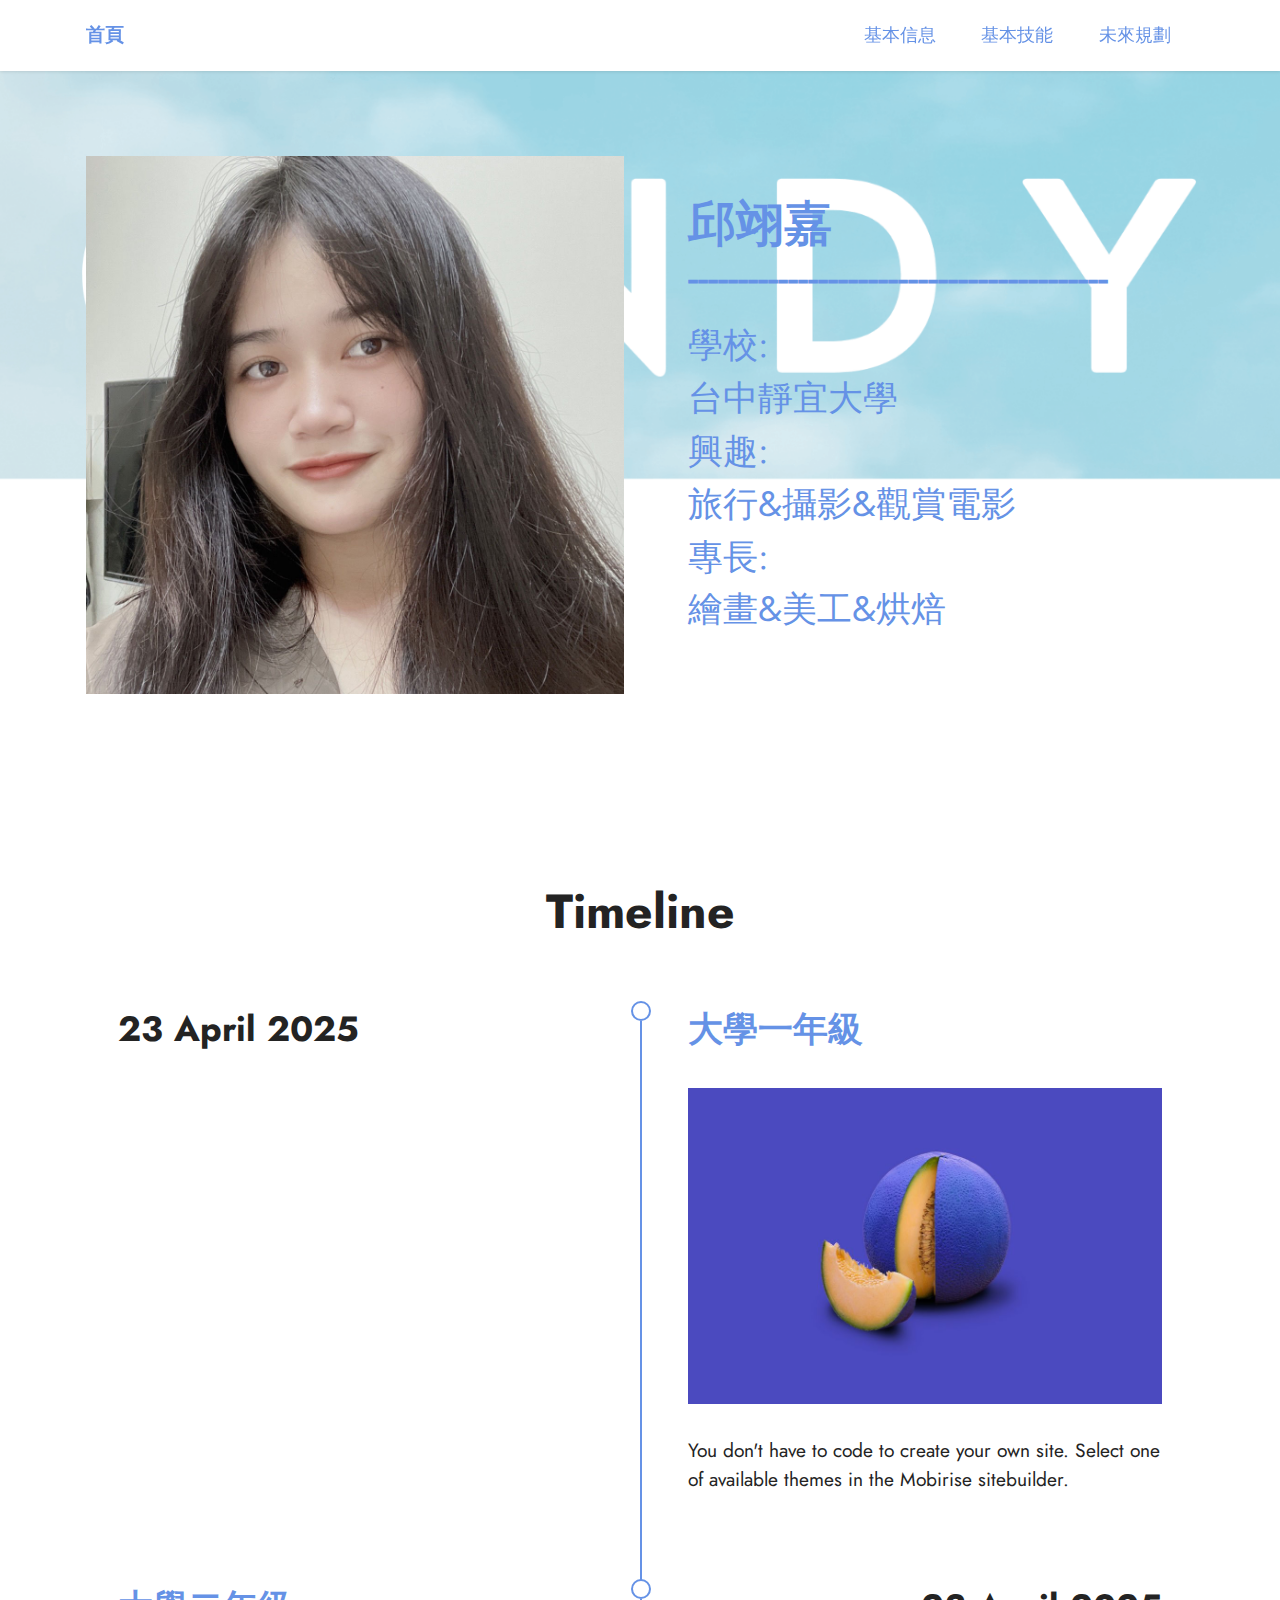
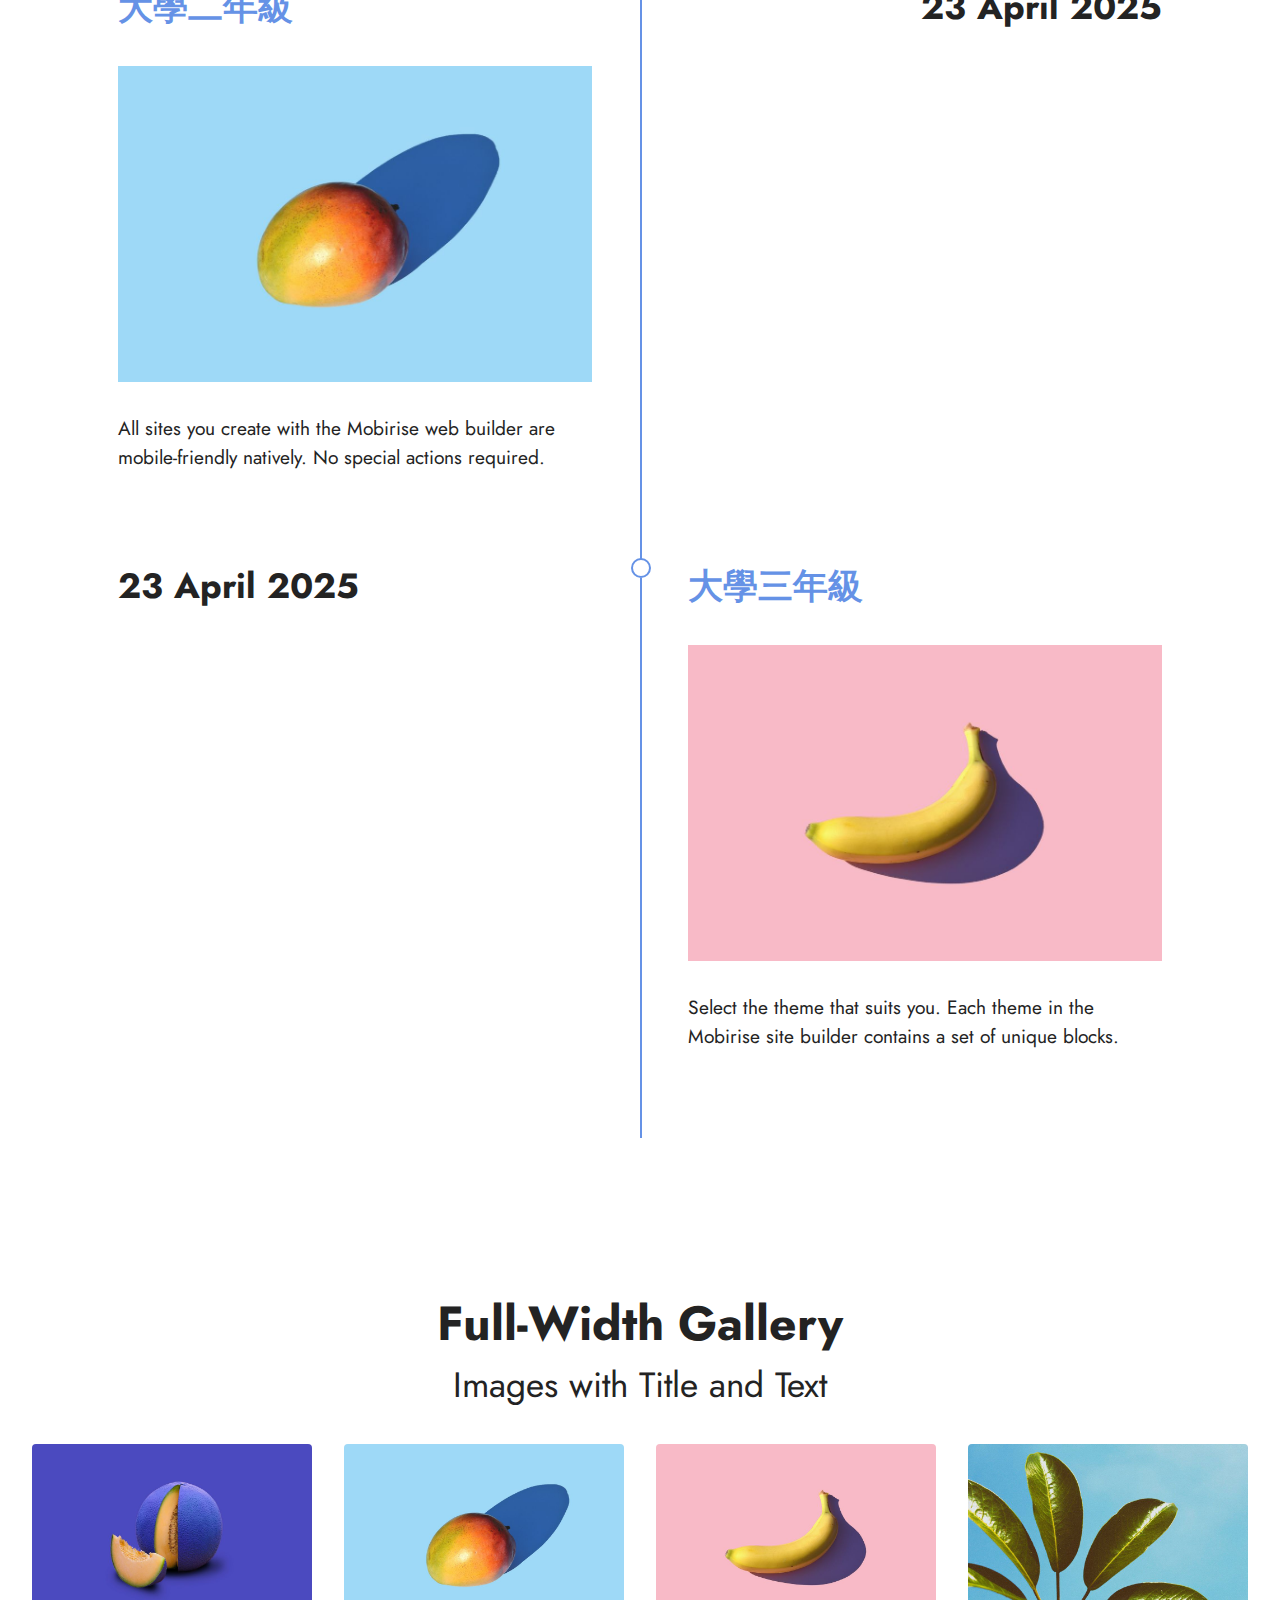
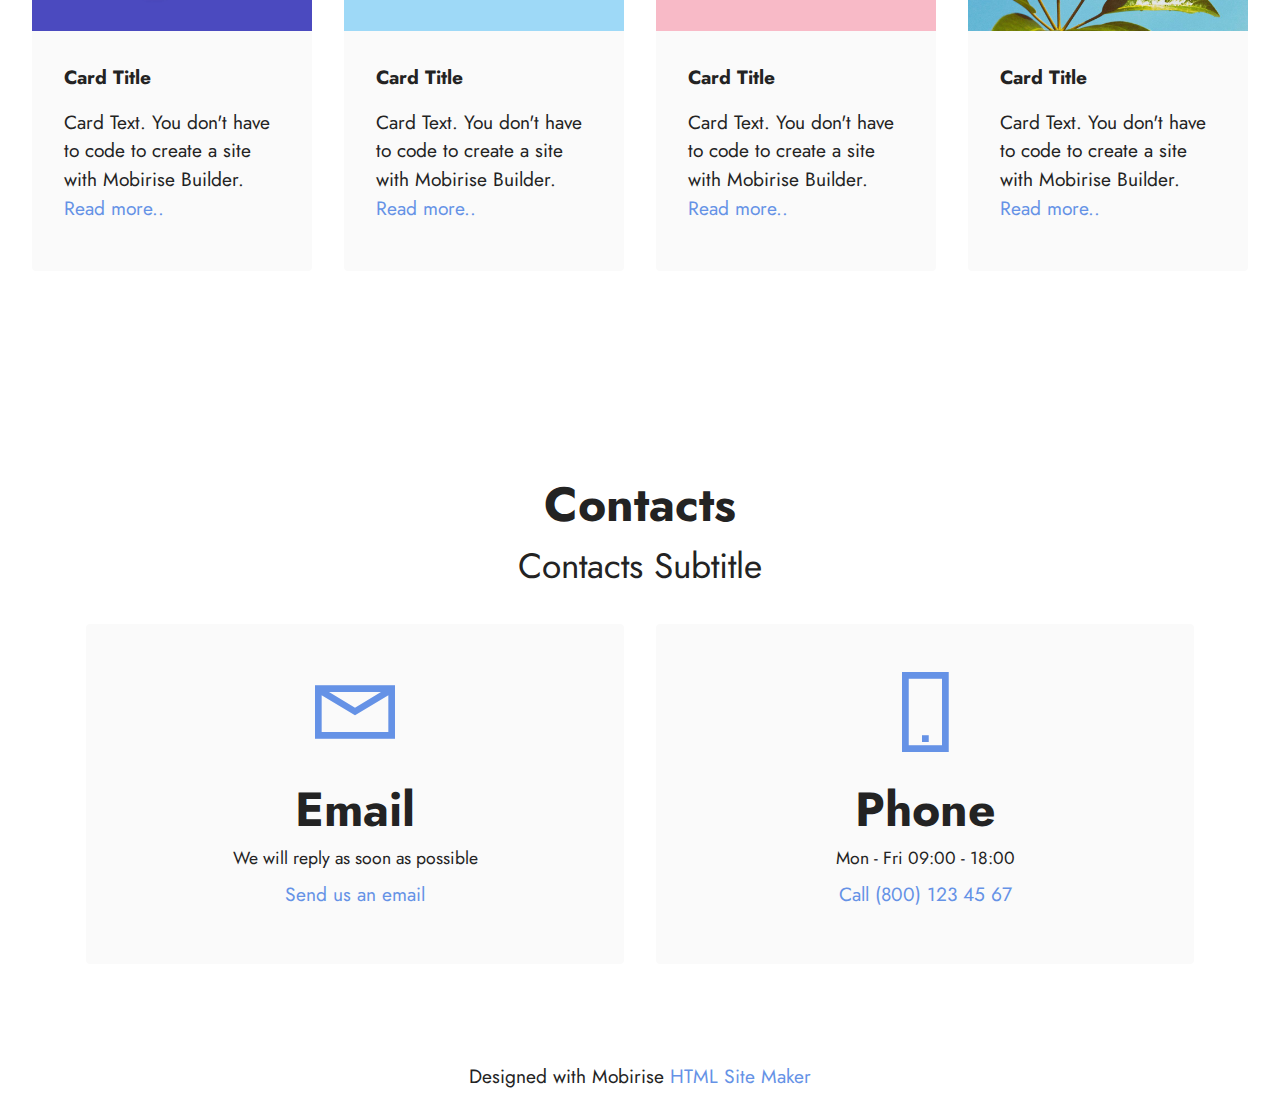
==== page1.html @ 4803e426 "Add files via upload" ====
<!DOCTYPE html>
<html  >
<head>
  <!-- Site made with Mobirise Website Builder v5.6.13, https://mobirise.com -->
  <meta charset="UTF-8">
  <meta http-equiv="X-UA-Compatible" content="IE=edge">
  <meta name="generator" content="Mobirise v5.6.13, mobirise.com">
  <meta name="twitter:card" content="summary_large_image"/>
  <meta name="twitter:image:src" content="">
  <meta property="og:image" content="">
  <meta name="twitter:title" content="Page 1">
  <meta name="viewport" content="width=device-width, initial-scale=1, minimum-scale=1">
  <link rel="shortcut icon" href="assets/images/logo.png" type="image/x-icon">
  <meta name="description" content="">
  
  
  <title>Page 1</title>
  <link rel="stylesheet" href="assets/web/assets/mobirise-icons2/mobirise2.css">
  <link rel="stylesheet" href="assets/bootstrap/css/bootstrap.min.css">
  <link rel="stylesheet" href="assets/bootstrap/css/bootstrap-grid.min.css">
  <link rel="stylesheet" href="assets/bootstrap/css/bootstrap-reboot.min.css">
  <link rel="stylesheet" href="assets/dropdown/css/style.css">
  <link rel="stylesheet" href="assets/socicon/css/styles.css">
  <link rel="stylesheet" href="assets/theme/css/style.css">
  <link rel="preload" href="https://fonts.googleapis.com/css?family=Jost:100,200,300,400,500,600,700,800,900,100i,200i,300i,400i,500i,600i,700i,800i,900i&display=swap" as="style" onload="this.onload=null;this.rel='stylesheet'">
  <noscript><link rel="stylesheet" href="https://fonts.googleapis.com/css?family=Jost:100,200,300,400,500,600,700,800,900,100i,200i,300i,400i,500i,600i,700i,800i,900i&display=swap"></noscript>
  <link rel="preload" as="style" href="assets/mobirise/css/mbr-additional.css"><link rel="stylesheet" href="assets/mobirise/css/mbr-additional.css" type="text/css">
  
  
  
  
</head>
<body>
  
  <section data-bs-version="5.1" class="menu menu1 cid-tkDehITbAf" once="menu" id="menu1-n">
    

    <nav class="navbar navbar-dropdown navbar-fixed-top navbar-expand-lg">
        <div class="container">
            <div class="navbar-brand">
                
                <span class="navbar-caption-wrap"><a class="navbar-caption text-primary display-7" href="index.html#header14-13">首頁</a></span>
            </div>
            <button class="navbar-toggler" type="button" data-toggle="collapse" data-bs-toggle="collapse" data-target="#navbarSupportedContent" data-bs-target="#navbarSupportedContent" aria-controls="navbarNavAltMarkup" aria-expanded="false" aria-label="Toggle navigation">
                <div class="hamburger">
                    <span></span>
                    <span></span>
                    <span></span>
                    <span></span>
                </div>
            </button>
            <div class="collapse navbar-collapse" id="navbarSupportedContent">
                <ul class="navbar-nav nav-dropdown nav-right" data-app-modern-menu="true"><li class="nav-item"><a class="nav-link link text-primary display-4" href="page1.html#image1-x">基本信息</a></li>
                    <li class="nav-item"><a class="nav-link link text-primary display-4" href="page1.html#timeline1-10">基本技能</a></li>
                    <li class="nav-item"><a class="nav-link link text-primary display-4" href="page1.html#gallery3-11">未來規劃</a>
                    </li></ul>
                
                
            </div>
        </div>
    </nav>
</section>

<section data-bs-version="5.1" class="image1 cid-tkDE7bS4AV" id="image1-x">
    

    
    <div class="mbr-overlay" style="opacity: 0.4; background-color: rgb(255, 255, 255);">
    </div>

    <div class="container">
        <div class="row align-items-center">
            <div class="col-12 col-lg-6">
                <div class="image-wrapper">
                    <img src="assets/images/s-32915460-1170x1170.jpg" alt="Mobirise Website Builder">
                    
                </div>
            </div>
            <div class="col-12 col-lg">
                <div class="text-wrapper">
                    <h3 class="mbr-section-title mbr-fonts-style mb-3 display-2">
                        <strong>邱翊嘉</strong><br>------------------------------------------</h3>
                    <p class="mbr-text mbr-fonts-style display-5">學校:
<br>台中靜宜大學
<br>興趣:
<br>旅行&amp;攝影&amp;觀賞電影
<br>專長:
<br>繪畫&amp;美工&amp;烘焙</p>
                </div>
            </div>
        </div>
    </div>
</section>

<section data-bs-version="5.1" class="timeline1 cid-tkDHZDgCwd" id="timeline1-10">
    

    
    
    <div class="timelines-container container" mbri-timelines="">
        <div class="mbr-section-head">
            <h3 class="mbr-section-title mbr-fonts-style align-center mb-0 display-2">
                <strong>Timeline</strong>
            </h3>
            
        </div>
        <div class="row timeline-element mb-2 mt-4">
            <div class="timeline-date col-12 col-md-6">
                <div class="timeline-date-wrapper">
                    <p class="mbr-timeline-date mbr-fonts-style display-5">
                        <strong>23 April 2025</strong>
                    </p>
                </div>
            </div>
            <span class="iconBackground"></span>
            <div class="col-12 col-md-6">
                <div class="timeline-text-wrapper">
                    <h4 class="mbr-timeline-title mbr-fonts-style mb-4 display-5"><strong>大學一年級</strong></h4>
                    <div class="image-wrapper mb-4">
                        <img src="assets/images/features1.jpg" alt="Mobirise Website Builder" title="">
                    </div>
                    <p class="mbr-text mbr-fonts-style display-7">
                        You don't have to code to create your own site. Select one of available themes in the Mobirise
                        sitebuilder.
                    </p>
                </div>
            </div>
        </div>
        <div class="row timeline-element mb-2">
            <div class="col-12 col-md-6">
                <div class="timeline-text-wrapper">
                    <h4 class="mbr-timeline-title mbr-fonts-style mb-4 display-5"><strong>大學二年級</strong></h4>
                    <div class="image-wrapper mb-4">
                        <img src="assets/images/features2.jpg" alt="Mobirise Website Builder" title="">
                    </div>
                    <p class="mbr-text mbr-fonts-style display-7">
                        All sites you create with the Mobirise web builder are mobile-friendly natively. No special
                        actions required.
                    </p>
                </div>
            </div>
            <span class="iconBackground"></span>
            <div class="timeline-date col-12 col-md-6">
                <div class="timeline-date-wrapper">
                    <p class="mbr-timeline-date mbr-fonts-style display-5">
                        <strong>23 April 2025</strong>
                    </p>
                </div>
            </div>
        </div>
        <div class="row timeline-element mb-2">
            <div class="timeline-date col-12 col-md-6">
                <div class="timeline-date-wrapper">
                    <p class="mbr-timeline-date mbr-fonts-style display-5">
                        <strong>23 April 2025</strong>
                    </p>
                </div>
            </div>
            <span class="iconBackground"></span>
            <div class="col-12 col-md-6">
                <div class="timeline-text-wrapper">
                    <h4 class="mbr-timeline-title mbr-fonts-style mb-4 display-5"><strong>大學三年級</strong></h4>
                    <div class="image-wrapper mb-4">
                        <img src="assets/images/features3.jpg" alt="Mobirise Website Builder" title="">
                    </div>
                    <p class="mbr-text mbr-fonts-style display-7">
                        Select the theme that suits you. Each theme in the Mobirise site builder contains a set of
                        unique blocks.
                    </p>
                </div>
            </div>
        </div>
        
        
        
        
        
        
        
        
        
    </div>
</section>

<section data-bs-version="5.1" class="gallery3 cid-tkDJ7QemDJ" id="gallery3-11">
    
    
    <div class="container-fluid">
        <div class="mbr-section-head">
            <h4 class="mbr-section-title mbr-fonts-style align-center mb-0 display-2">
                <strong>Full-Width Gallery</strong>
            </h4>
            <h5 class="mbr-section-subtitle mbr-fonts-style align-center mb-0 mt-2 display-5">Images with Title and Text</h5>
        </div>
        <div class="row mt-4">
            <div class="item features-image сol-12 col-md-6 col-lg-3">
                <div class="item-wrapper">
                    <div class="item-img">
                        <img src="assets/images/features1.jpg" alt="Mobirise Website Builder">
                    </div>
                    <div class="item-content">
                        <h5 class="item-title mbr-fonts-style display-7">
                            <strong>Card Title</strong>
                        </h5>
                        
                        <p class="mbr-text mbr-fonts-style mt-3 display-7">
                            Card Text. You don't have to code to create a site with Mobirise Builder. <a href="#" class="text-primary">Read more..</a></p>
                    </div>
                    
                </div>
            </div>
            <div class="item features-image сol-12 col-md-6 col-lg-3">
                <div class="item-wrapper">
                    <div class="item-img">
                        <img src="assets/images/features2.jpg" alt="Mobirise Website Builder">
                    </div>
                    <div class="item-content">
                        <h5 class="item-title mbr-fonts-style display-7">
                            <strong>Card Title</strong>
                        </h5>
                        
                        <p class="mbr-text mbr-fonts-style mt-3 display-7">
                            Card Text. You don't have to code to create a site with Mobirise Builder. <a href="#" class="text-primary">Read more..</a></p>
                    </div>
                    
                </div>
            </div>
            <div class="item features-image сol-12 col-md-6 col-lg-3">
                <div class="item-wrapper">
                    <div class="item-img">
                        <img src="assets/images/features3.jpg" alt="Mobirise Website Builder">
                    </div>
                    <div class="item-content">
                        <h5 class="item-title mbr-fonts-style display-7">
                            <strong>Card Title</strong>
                        </h5>
                        
                        <p class="mbr-text mbr-fonts-style mt-3 display-7">
                            Card Text. You don't have to code to create a site with Mobirise Builder. <a href="#" class="text-primary">Read more..</a></p>
                    </div>
                    
                </div>
            </div>
            <div class="item features-image сol-12 col-md-6 col-lg-3">
                <div class="item-wrapper">
                    <div class="item-img">
                        <img src="assets/images/features4.jpg" alt="Mobirise Website Builder" title="">
                    </div>
                    <div class="item-content">
                        <h5 class="item-title mbr-fonts-style display-7">
                            <strong>Card Title</strong>
                        </h5>
                        
                        <p class="mbr-text mbr-fonts-style mt-3 display-7">
                            Card Text. You don't have to code to create a site with Mobirise Builder. <a href="#" class="text-primary">Read more..</a></p>
                    </div>
                    
                </div>
            </div>
        </div>
    </div>
</section>

<section data-bs-version="5.1" class="contacts1 cid-tkDJsAzrqV" id="contacts1-12">

    

    
    
    <div class="container">
        <div class="mbr-section-head">
            <h3 class="mbr-section-title mbr-fonts-style align-center mb-0 display-2">
                <strong>Contacts</strong>
            </h3>
            <h4 class="mbr-section-subtitle mbr-fonts-style align-center mb-0 mt-2 display-5">
                Contacts Subtitle
            </h4>
        </div>
        <div class="row justify-content-center mt-4">
            <div class="card col-12 col-lg-6">
                <div class="card-wrapper">
                    <div class="card-box align-center">
                        <div class="image-wrapper">
                            <span class="mbr-iconfont mobi-mbri-letter mobi-mbri"></span>
                        </div>
                        <h4 class="card-title mbr-fonts-style mb-2 display-2">
                            <strong>Email</strong>
                        </h4>
                        <p class="mbr-text mbr-fonts-style mb-2 display-4">
                            We will reply as soon as possible</p>
                        <h5 class="link mbr-fonts-style display-7"><a href="mailto:info@site.com" class="text-primary">Send us an
                                email</a>
                        </h5>
                    </div>
                </div>
            </div>
            <div class="card col-12 col-lg-6">
                <div class="card-wrapper">
                    <div class="card-box align-center">
                        <div class="image-wrapper">
                            <span class="mbr-iconfont mobi-mbri-mobile-2 mobi-mbri"></span>
                        </div>
                        <h4 class="card-title mbr-fonts-style align-center mb-2 display-2">
                            <strong>Phone</strong>
                        </h4>
                        <p class="mbr-text mbr-fonts-style mb-2 display-4">
                            Mon - Fri 09:00 - 18:00</p>
                        <h5 class="link mbr-black mbr-fonts-style display-7">
                            <a href="tel:+12345678910" class="text-primary">Call (800) 123 45 67</a>
                        </h5>
                    </div>
                </div>
            </div>
        </div>
    </div>
</section><section class="display-7" style="padding: 0;align-items: center;justify-content: center;flex-wrap: wrap;    align-content: center;display: flex;position: relative;height: 4rem;"><a href="https://mobiri.se/2889180" style="flex: 1 1;height: 4rem;position: absolute;width: 100%;z-index: 1;"><img alt="" style="height: 4rem;" src="[data-uri]"></a><p style="margin: 0;text-align: center;" class="display-7">Designed with Mobirise &#8204;</p><a style="z-index:1" href="https://mobirise.com/html-builder.html">HTML Site Maker</a></section><script src="assets/bootstrap/js/bootstrap.bundle.min.js"></script>  <script src="assets/smoothscroll/smooth-scroll.js"></script>  <script src="assets/ytplayer/index.js"></script>  <script src="assets/dropdown/js/navbar-dropdown.js"></script>  <script src="assets/theme/js/script.js"></script>  
  
  
</body>
</html>
---- assets/web/assets/mobirise-icons2/mobirise2.css ----
@font-face {
  font-family: 'Moririse2';
  font-display: swap;
  src:  url('mobirise2.eot?f2bix4');
  src:  url('mobirise2.eot?f2bix4#iefix') format('embedded-opentype'),
    url('mobirise2.ttf?f2bix4') format('truetype'),
    url('mobirise2.woff?f2bix4') format('woff'),
    url('mobirise2.svg?f2bix4#mobirise2') format('svg');
  font-weight: normal;
  font-style: normal;
}

[class^="mobi-"], [class*=" mobi-"] {
  /* use !important to prevent issues with browser extensions that change fonts */
  font-family: 'Moririse2' !important;
  speak: none;
  font-style: normal;
  font-weight: normal;
  font-variant: normal;
  text-transform: none;
  line-height: 1;

  /* Better Font Rendering =========== */
  -webkit-font-smoothing: antialiased;
  -moz-osx-font-smoothing: grayscale;
}

.mobi-mbri-add-submenu:before {
  content: "\e900";
}
.mobi-mbri-alert:before {
  content: "\e901";
}
.mobi-mbri-align-center:before {
  content: "\e902";
}
.mobi-mbri-align-justify:before {
  content: "\e903";
}
.mobi-mbri-align-left:before {
  content: "\e904";
}
.mobi-mbri-align-right:before {
  content: "\e905";
}
.mobi-mbri-android:before {
  content: "\e906";
}
.mobi-mbri-apple:before {
  content: "\e907";
}
.mobi-mbri-arrow-down:before {
  content: "\e908";
}
.mobi-mbri-arrow-next:before {
  content: "\e909";
}
.mobi-mbri-arrow-prev:before {
  content: "\e90a";
}
.mobi-mbri-arrow-up:before {
  content: "\e90b";
}
.mobi-mbri-bold:before {
  content: "\e90c";
}
.mobi-mbri-bookmark:before {
  content: "\e90d";
}
.mobi-mbri-bootstrap:before {
  content: "\e90e";
}
.mobi-mbri-briefcase:before {
  content: "\e90f";
}
.mobi-mbri-browse:before {
  content: "\e910";
}
.mobi-mbri-bulleted-list:before {
  content: "\e911";
}
.mobi-mbri-calendar:before {
  content: "\e912";
}
.mobi-mbri-camera:before {
  content: "\e913";
}
.mobi-mbri-cart-add:before {
  content: "\e914";
}
.mobi-mbri-cart-full:before {
  content: "\e915";
}
.mobi-mbri-cash:before {
  content: "\e916";
}
.mobi-mbri-change-style:before {
  content: "\e917";
}
.mobi-mbri-chat:before {
  content: "\e918";
}
.mobi-mbri-clock:before {
  content: "\e919";
}
.mobi-mbri-close:before {
  content: "\e91a";
}
.mobi-mbri-cloud:before {
  content: "\e91b";
}
.mobi-mbri-code:before {
  content: "\e91c";
}
.mobi-mbri-contact-form:before {
  content: "\e91d";
}
.mobi-mbri-credit-card:before {
  content: "\e91e";
}
.mobi-mbri-cursor-click:before {
  content: "\e91f";
}
.mobi-mbri-cust-feedback:before {
  content: "\e920";
}
.mobi-mbri-database:before {
  content: "\e921";
}
.mobi-mbri-delivery:before {
  content: "\e922";
}
.mobi-mbri-desktop:before {
  content: "\e923";
}
.mobi-mbri-devices:before {
  content: "\e924";
}
.mobi-mbri-down:before {
  content: "\e925";
}
.mobi-mbri-download-2:before {
  content: "\e926";
}
.mobi-mbri-download:before {
  content: "\e927";
}
.mobi-mbri-drag-n-drop-2:before {
  content: "\e928";
}
.mobi-mbri-drag-n-drop:before {
  content: "\e929";
}
.mobi-mbri-edit-2:before {
  content: "\e92a";
}
.mobi-mbri-edit:before {
  content: "\e92b";
}
.mobi-mbri-error:before {
  content: "\e92c";
}
.mobi-mbri-extension:before {
  content: "\e92d";
}
.mobi-mbri-features:before {
  content: "\e92e";
}
.mobi-mbri-file:before {
  content: "\e92f";
}
.mobi-mbri-flag:before {
  content: "\e930";
}
.mobi-mbri-folder:before {
  content: "\e931";
}
.mobi-mbri-gift:before {
  content: "\e932";
}
.mobi-mbri-github:before {
  content: "\e933";
}
.mobi-mbri-globe-2:before {
  content: "\e934";
}
.mobi-mbri-globe:before {
  content: "\e935";
}
.mobi-mbri-growing-chart:before {
  content: "\e936";
}
.mobi-mbri-hearth:before {
  content: "\e937";
}
.mobi-mbri-help:before {
  content: "\e938";
}
.mobi-mbri-home:before {
  content: "\e939";
}
.mobi-mbri-hot-cup:before {
  content: "\e93a";
}
.mobi-mbri-idea:before {
  content: "\e93b";
}
.mobi-mbri-image-gallery:before {
  content: "\e93c";
}
.mobi-mbri-image-slider:before {
  content: "\e93d";
}
.mobi-mbri-info:before {
  content: "\e93e";
}
.mobi-mbri-italic:before {
  content: "\e93f";
}
.mobi-mbri-key:before {
  content: "\e940";
}
.mobi-mbri-laptop:before {
  content: "\e941";
}
.mobi-mbri-layers:before {
  content: "\e942";
}
.mobi-mbri-left-right:before {
  content: "\e943";
}
.mobi-mbri-left:before {
  content: "\e944";
}
.mobi-mbri-letter:before {
  content: "\e945";
}
.mobi-mbri-like:before {
  content: "\e946";
}
.mobi-mbri-link:before {
  content: "\e947";
}
.mobi-mbri-lock:before {
  content: "\e948";
}
.mobi-mbri-login:before {
  content: "\e949";
}
.mobi-mbri-logout:before {
  content: "\e94a";
}
.mobi-mbri-magic-stick:before {
  content: "\e94b";
}
.mobi-mbri-map-pin:before {
  content: "\e94c";
}
.mobi-mbri-menu:before {
  content: "\e94d";
}
.mobi-mbri-mobile-2:before {
  content: "\e94e";
}
.mobi-mbri-mobile-horizontal:before {
  content: "\e94f";
}
.mobi-mbri-mobile:before {
  content: "\e950";
}
.mobi-mbri-mobirise:before {
  content: "\e951";
}
.mobi-mbri-more-horizontal:before {
  content: "\e952";
}
.mobi-mbri-more-vertical:before {
  content: "\e953";
}
.mobi-mbri-music:before {
  content: "\e954";
}
.mobi-mbri-new-file:before {
  content: "\e955";
}
.mobi-mbri-numbered-list:before {
  content: "\e956";
}
.mobi-mbri-opened-folder:before {
  content: "\e957";
}
.mobi-mbri-pages:before {
  content: "\e958";
}
.mobi-mbri-paper-plane:before {
  content: "\e959";
}
.mobi-mbri-paperclip:before {
  content: "\e95a";
}
.mobi-mbri-phone:before {
  content: "\e95b";
}
.mobi-mbri-photo:before {
  content: "\e95c";
}
.mobi-mbri-photos:before {
  content: "\e95d";
}
.mobi-mbri-pin:before {
  content: "\e95e";
}
.mobi-mbri-play:before {
  content: "\e95f";
}
.mobi-mbri-plus:before {
  content: "\e960";
}
.mobi-mbri-preview:before {
  content: "\e961";
}
.mobi-mbri-print:before {
  content: "\e962";
}
.mobi-mbri-protect:before {
  content: "\e963";
}
.mobi-mbri-question:before {
  content: "\e964";
}
.mobi-mbri-quote-left:before {
  content: "\e965";
}
.mobi-mbri-quote-right:before {
  content: "\e966";
}
.mobi-mbri-redo:before {
  content: "\e967";
}
.mobi-mbri-refresh:before {
  content: "\e968";
}
.mobi-mbri-responsive-2:before {
  content: "\e969";
}
.mobi-mbri-responsive:before {
  content: "\e96a";
}
.mobi-mbri-right:before {
  content: "\e96b";
}
.mobi-mbri-rocket:before {
  content: "\e96c";
}
.mobi-mbri-sad-face:before {
  content: "\e96d";
}
.mobi-mbri-sale:before {
  content: "\e96e";
}
.mobi-mbri-save:before {
  content: "\e96f";
}
.mobi-mbri-search:before {
  content: "\e970";
}
.mobi-mbri-setting-2:before {
  content: "\e971";
}
.mobi-mbri-setting-3:before {
  content: "\e972";
}
.mobi-mbri-setting:before {
  content: "\e973";
}
.mobi-mbri-share:before {
  content: "\e974";
}
.mobi-mbri-shopping-bag:before {
  content: "\e975";
}
.mobi-mbri-shopping-basket:before {
  content: "\e976";
}
.mobi-mbri-shopping-cart:before {
  content: "\e977";
}
.mobi-mbri-sites:before {
  content: "\e978";
}
.mobi-mbri-smile-face:before {
  content: "\e979";
}
.mobi-mbri-speed:before {
  content: "\e97a";
}
.mobi-mbri-star:before {
  content: "\e97b";
}
.mobi-mbri-success:before {
  content: "\e97c";
}
.mobi-mbri-sun:before {
  content: "\e97d";
}
.mobi-mbri-sun2:before {
  content: "\e97e";
}
.mobi-mbri-tablet-vertical:before {
  content: "\e97f";
}
.mobi-mbri-tablet:before {
  content: "\e980";
}
.mobi-mbri-target:before {
  content: "\e981";
}
.mobi-mbri-timer:before {
  content: "\e982";
}
.mobi-mbri-to-ftp:before {
  content: "\e983";
}
.mobi-mbri-to-local-drive:before {
  content: "\e984";
}
.mobi-mbri-touch-swipe:before {
  content: "\e985";
}
.mobi-mbri-touch:before {
  content: "\e986";
}
.mobi-mbri-trash:before {
  content: "\e987";
}
.mobi-mbri-underline:before {
  content: "\e988";
}
.mobi-mbri-undo:before {
  content: "\e989";
}
.mobi-mbri-unlink:before {
  content: "\e98a";
}
.mobi-mbri-unlock:before {
  content: "\e98b";
}
.mobi-mbri-up-down:before {
  content: "\e98c";
}
.mobi-mbri-up:before {
  content: "\e98d";
}
.mobi-mbri-update:before {
  content: "\e98e";
}
.mobi-mbri-upload-2:before {
  content: "\e98f";
}
.mobi-mbri-upload:before {
  content: "\e990";
}
.mobi-mbri-user-2:before {
  content: "\e991";
}
.mobi-mbri-user:before {
  content: "\e992";
}
.mobi-mbri-users:before {
  content: "\e993";
}
.mobi-mbri-video-play:before {
  content: "\e994";
}
.mobi-mbri-video:before {
  content: "\e995";
}
.mobi-mbri-watch:before {
  content: "\e996";
}
.mobi-mbri-website-theme-2:before {
  content: "\e997";
}
.mobi-mbri-website-theme:before {
  content: "\e998";
}
.mobi-mbri-wifi:before {
  content: "\e999";
}
.mobi-mbri-windows:before {
  content: "\e99a";
}
.mobi-mbri-zoom-in:before {
  content: "\e99b";
}
.mobi-mbri-zoom-out:before {
  content: "\e99c";
}
---- assets/dropdown/css/style.css ----
.navbar-dropdown {
  left: 0;
  padding: 0;
  position: absolute;
  right: 0;
  top: 0;
  transition: all 0.45s ease;
  z-index: 1030;
  background: #282828; }
  .navbar-dropdown .navbar-logo {
    margin-right: 0.8rem;
    transition: margin 0.3s ease-in-out;
    vertical-align: middle; }
    .navbar-dropdown .navbar-logo img {
      height: 3.125rem;
      transition: all 0.3s ease-in-out; }
    .navbar-dropdown .navbar-logo.mbr-iconfont {
      font-size: 3.125rem;
      line-height: 3.125rem; }
  .navbar-dropdown .navbar-caption {
    font-weight: 700;
    white-space: normal;
    vertical-align: -4px;
    line-height: 3.125rem !important; }
    .navbar-dropdown .navbar-caption, .navbar-dropdown .navbar-caption:hover {
      color: inherit;
      text-decoration: none; }
  .navbar-dropdown .mbr-iconfont + .navbar-caption {
    vertical-align: -1px; }
  .navbar-dropdown.navbar-fixed-top {
    position: fixed; }
  .navbar-dropdown .navbar-brand span {
    vertical-align: -4px; }
  .navbar-dropdown.bg-color.transparent {
    background: none; }
  .navbar-dropdown.navbar-short .navbar-brand {
    padding: 0.625rem 0; }
    .navbar-dropdown.navbar-short .navbar-brand span {
      vertical-align: -1px; }
  .navbar-dropdown.navbar-short .navbar-caption {
    line-height: 2.375rem !important;
    vertical-align: -2px; }
  .navbar-dropdown.navbar-short .navbar-logo {
    margin-right: 0.5rem; }
    .navbar-dropdown.navbar-short .navbar-logo img {
      height: 2.375rem; }
    .navbar-dropdown.navbar-short .navbar-logo.mbr-iconfont {
      font-size: 2.375rem;
      line-height: 2.375rem; }
  .navbar-dropdown.navbar-short .mbr-table-cell {
    height: 3.625rem; }
  .navbar-dropdown .navbar-close {
    left: 0.6875rem;
    position: fixed;
    top: 0.75rem;
    z-index: 1000; }
  .navbar-dropdown .hamburger-icon {
    content: "";
    display: inline-block;
    vertical-align: middle;
    width: 16px;
    -webkit-box-shadow: 0 -6px 0 1px #282828,0 0 0 1px #282828,0 6px 0 1px #282828;
    -moz-box-shadow: 0 -6px 0 1px #282828,0 0 0 1px #282828,0 6px 0 1px #282828;
    box-shadow: 0 -6px 0 1px #282828,0 0 0 1px #282828,0 6px 0 1px #282828; }

.dropdown-menu .dropdown-toggle[data-toggle="dropdown-submenu"]::after {
  border-bottom: 0.35em solid transparent;
  border-left: 0.35em solid;
  border-right: 0;
  border-top: 0.35em solid transparent;
  margin-left: 0.3rem; }

.dropdown-menu .dropdown-item:focus {
  outline: 0; }

.nav-dropdown {
  font-size: 0.75rem;
  font-weight: 500;
  height: auto !important; }
  .nav-dropdown .nav-btn {
    padding-left: 1rem; }
  .nav-dropdown .link {
    margin: .667em 1.667em;
    font-weight: 500;
    padding: 0;
    transition: color .2s ease-in-out; }
    .nav-dropdown .link.dropdown-toggle {
      margin-right: 2.583em; }
      .nav-dropdown .link.dropdown-toggle::after {
        margin-left: .25rem;
        border-top: 0.35em solid;
        border-right: 0.35em solid transparent;
        border-left: 0.35em solid transparent;
        border-bottom: 0; }
      .nav-dropdown .link.dropdown-toggle[aria-expanded="true"] {
        margin: 0;
        padding: 0.667em 3.263em  0.667em 1.667em; }
  .nav-dropdown .link::after,
  .nav-dropdown .dropdown-item::after {
    color: inherit; }
  .nav-dropdown .btn {
    font-size: 0.75rem;
    font-weight: 700;
    letter-spacing: 0;
    margin-bottom: 0;
    padding-left: 1.25rem;
    padding-right: 1.25rem; }
  .nav-dropdown .dropdown-menu {
    border-radius: 0;
    border: 0;
    left: 0;
    margin: 0;
    padding-bottom: 1.25rem;
    padding-top: 1.25rem;
    position: relative; }
  .nav-dropdown .dropdown-submenu {
    margin-left: 0.125rem;
    top: 0; }
  .nav-dropdown .dropdown-item {
    font-weight: 500;
    line-height: 2;
    padding: 0.3846em 4.615em 0.3846em 1.5385em;
    position: relative;
    transition: color .2s ease-in-out, background-color .2s ease-in-out; }
    .nav-dropdown .dropdown-item::after {
      margin-top: -0.3077em;
      position: absolute;
      right: 1.1538em;
      top: 50%; }
    .nav-dropdown .dropdown-item:focus, .nav-dropdown .dropdown-item:hover {
      background: none; }

@media (max-width: 767px) {
  .nav-dropdown.navbar-toggleable-sm {
    bottom: 0;
    display: none;
    left: 0;
    overflow-x: hidden;
    position: fixed;
    top: 0;
    transform: translateX(-100%);
    -ms-transform: translateX(-100%);
    -webkit-transform: translateX(-100%);
    width: 18.75rem;
    z-index: 999; } }
.nav-dropdown.navbar-toggleable-xl {
  bottom: 0;
  display: none;
  left: 0;
  overflow-x: hidden;
  position: fixed;
  top: 0;
  transform: translateX(-100%);
  -ms-transform: translateX(-100%);
  -webkit-transform: translateX(-100%);
  width: 18.75rem;
  z-index: 999; }

.nav-dropdown-sm {
  display: block !important;
  overflow-x: hidden;
  overflow: auto;
  padding-top: 3.875rem; }
  .nav-dropdown-sm::after {
    content: "";
    display: block;
    height: 3rem;
    width: 100%; }
  .nav-dropdown-sm.collapse.in ~ .navbar-close {
    display: block !important; }
  .nav-dropdown-sm.collapsing, .nav-dropdown-sm.collapse.in {
    transform: translateX(0);
    -ms-transform: translateX(0);
    -webkit-transform: translateX(0);
    transition: all 0.25s ease-out;
    -webkit-transition: all 0.25s ease-out;
    background: #282828; }
  .nav-dropdown-sm.collapsing[aria-expanded="false"] {
    transform: translateX(-100%);
    -ms-transform: translateX(-100%);
    -webkit-transform: translateX(-100%); }
  .nav-dropdown-sm .nav-item {
    display: block;
    margin-left: 0 !important;
    padding-left: 0; }
  .nav-dropdown-sm .link,
  .nav-dropdown-sm .dropdown-item {
    border-top: 1px dotted rgba(255, 255, 255, 0.1);
    font-size: 0.8125rem;
    line-height: 1.6;
    margin: 0 !important;
    padding: 0.875rem 2.4rem 0.875rem 1.5625rem !important;
    position: relative;
    white-space: normal; }
    .nav-dropdown-sm .link:focus, .nav-dropdown-sm .link:hover,
    .nav-dropdown-sm .dropdown-item:focus,
    .nav-dropdown-sm .dropdown-item:hover {
      background: rgba(0, 0, 0, 0.2) !important;
      color: #c0a375; }
  .nav-dropdown-sm .nav-btn {
    position: relative;
    padding: 1.5625rem 1.5625rem 0 1.5625rem; }
    .nav-dropdown-sm .nav-btn::before {
      border-top: 1px dotted rgba(255, 255, 255, 0.1);
      content: "";
      left: 0;
      position: absolute;
      top: 0;
      width: 100%; }
    .nav-dropdown-sm .nav-btn + .nav-btn {
      padding-top: 0.625rem; }
      .nav-dropdown-sm .nav-btn + .nav-btn::before {
        display: none; }
  .nav-dropdown-sm .btn {
    padding: 0.625rem 0; }
  .nav-dropdown-sm .dropdown-toggle[data-toggle="dropdown-submenu"]::after {
    margin-left: .25rem;
    border-top: 0.35em solid;
    border-right: 0.35em solid transparent;
    border-left: 0.35em solid transparent;
    border-bottom: 0; }
  .nav-dropdown-sm .dropdown-toggle[data-toggle="dropdown-submenu"][aria-expanded="true"]::after {
    border-top: 0;
    border-right: 0.35em solid transparent;
    border-left: 0.35em solid transparent;
    border-bottom: 0.35em solid; }
  .nav-dropdown-sm .dropdown-menu {
    margin: 0;
    padding: 0;
    position: relative;
    top: 0;
    left: 0;
    width: 100%;
    border: 0;
    float: none;
    border-radius: 0;
    background: none; }
  .nav-dropdown-sm .dropdown-submenu {
    left: 100%;
    margin-left: 0.125rem;
    margin-top: -1.25rem;
    top: 0; }

.navbar-toggleable-sm .nav-dropdown .dropdown-menu {
  position: absolute; }

.navbar-toggleable-sm .nav-dropdown .dropdown-submenu {
  left: 100%;
  margin-left: 0.125rem;
  margin-top: -1.25rem;
  top: 0; }

.navbar-toggleable-sm.opened .nav-dropdown .dropdown-menu {
  position: relative; }

.navbar-toggleable-sm.opened .nav-dropdown .dropdown-submenu {
  left: 0;
  margin-left: 00rem;
  margin-top: 0rem;
  top: 0; }

.is-builder .nav-dropdown.collapsing {
  transition: none !important; }
---- assets/socicon/css/styles.css ----
@charset "UTF-8";

@font-face {
  font-family: 'Socicon';
  src:  url('../fonts/socicon.eot');
  src:  url('../fonts/socicon.eot?#iefix') format('embedded-opentype'),
    url('../fonts/socicon.woff2') format('woff2'),
    url('../fonts/socicon.ttf') format('truetype'),
    url('../fonts/socicon.woff') format('woff'),
    url('../fonts/socicon.svg#socicon') format('svg');
  font-weight: normal;
  font-style: normal;
  font-display: swap;
}

[data-icon]:before {
  font-family: "socicon" !important;
  content: attr(data-icon);
  font-style: normal !important;
  font-weight: normal !important;
  font-variant: normal !important;
  text-transform: none !important;
  speak: none;
  line-height: 1;
  -webkit-font-smoothing: antialiased;
  -moz-osx-font-smoothing: grayscale;
}

[class^="socicon-"], [class*=" socicon-"] {
  /* use !important to prevent issues with browser extensions that change fonts */
  font-family: 'Socicon' !important;
  speak: none;
  font-style: normal;
  font-weight: normal;
  font-variant: normal;
  text-transform: none;
  line-height: 1;

  /* Better Font Rendering =========== */
  -webkit-font-smoothing: antialiased;
  -moz-osx-font-smoothing: grayscale;
}

.socicon-eitaa:before {
  content: "\e97c";
}
.socicon-soroush:before {
  content: "\e97d";
}
.socicon-bale:before {
  content: "\e97e";
}
.socicon-zazzle:before {
  content: "\e97b";
}
.socicon-society6:before {
  content: "\e97a";
}
.socicon-redbubble:before {
  content: "\e979";
}
.socicon-avvo:before {
  content: "\e978";
}
.socicon-stitcher:before {
  content: "\e977";
}
.socicon-googlehangouts:before {
  content: "\e974";
}
.socicon-dlive:before {
  content: "\e975";
}
.socicon-vsco:before {
  content: "\e976";
}
.socicon-flipboard:before {
  content: "\e973";
}
.socicon-ubuntu:before {
  content: "\e958";
}
.socicon-artstation:before {
  content: "\e959";
}
.socicon-invision:before {
  content: "\e95a";
}
.socicon-torial:before {
  content: "\e95b";
}
.socicon-collectorz:before {
  content: "\e95c";
}
.socicon-seenthis:before {
  content: "\e95d";
}
.socicon-googleplaymusic:before {
  content: "\e95e";
}
.socicon-debian:before {
  content: "\e95f";
}
.socicon-filmfreeway:before {
  content: "\e960";
}
.socicon-gnome:before {
  content: "\e961";
}
.socicon-itchio:before {
  content: "\e962";
}
.socicon-jamendo:before {
  content: "\e963";
}
.socicon-mix:before {
  content: "\e964";
}
.socicon-sharepoint:before {
  content: "\e965";
}
.socicon-tinder:before {
  content: "\e966";
}
.socicon-windguru:before {
  content: "\e967";
}
.socicon-cdbaby:before {
  content: "\e968";
}
.socicon-elementaryos:before {
  content: "\e969";
}
.socicon-stage32:before {
  content: "\e96a";
}
.socicon-tiktok:before {
  content: "\e96b";
}
.socicon-gitter:before {
  content: "\e96c";
}
.socicon-letterboxd:before {
  content: "\e96d";
}
.socicon-threema:before {
  content: "\e96e";
}
.socicon-splice:before {
  content: "\e96f";
}
.socicon-metapop:before {
  content: "\e970";
}
.socicon-naver:before {
  content: "\e971";
}
.socicon-remote:before {
  content: "\e972";
}
.socicon-internet:before {
  content: "\e957";
}
.socicon-moddb:before {
  content: "\e94b";
}
.socicon-indiedb:before {
  content: "\e94c";
}
.socicon-traxsource:before {
  content: "\e94d";
}
.socicon-gamefor:before {
  content: "\e94e";
}
.socicon-pixiv:before {
  content: "\e94f";
}
.socicon-myanimelist:before {
  content: "\e950";
}
.socicon-blackberry:before {
  content: "\e951";
}
.socicon-wickr:before {
  content: "\e952";
}
.socicon-spip:before {
  content: "\e953";
}
.socicon-napster:before {
  content: "\e954";
}
.socicon-beatport:before {
  content: "\e955";
}
.socicon-hackerone:before {
  content: "\e956";
}
.socicon-hackernews:before {
  content: "\e946";
}
.socicon-smashwords:before {
  content: "\e947";
}
.socicon-kobo:before {
  content: "\e948";
}
.socicon-bookbub:before {
  content: "\e949";
}
.socicon-mailru:before {
  content: "\e94a";
}
.socicon-gitlab:before {
  content: "\e945";
}
.socicon-instructables:before {
  content: "\e944";
}
.socicon-portfolio:before {
  content: "\e943";
}
.socicon-codered:before {
  content: "\e940";
}
.socicon-origin:before {
  content: "\e941";
}
.socicon-nextdoor:before {
  content: "\e942";
}
.socicon-udemy:before {
  content: "\e93f";
}
.socicon-livemaster:before {
  content: "\e93e";
}
.socicon-crunchbase:before {
  content: "\e93b";
}
.socicon-homefy:before {
  content: "\e93c";
}
.socicon-calendly:before {
  content: "\e93d";
}
.socicon-realtor:before {
  content: "\e90f";
}
.socicon-tidal:before {
  content: "\e910";
}
.socicon-qobuz:before {
  content: "\e911";
}
.socicon-natgeo:before {
  content: "\e912";
}
.socicon-mastodon:before {
  content: "\e913";
}
.socicon-unsplash:before {
  content: "\e914";
}
.socicon-homeadvisor:before {
  content: "\e915";
}
.socicon-angieslist:before {
  content: "\e916";
}
.socicon-codepen:before {
  content: "\e917";
}
.socicon-slack:before {
  content: "\e918";
}
.socicon-openaigym:before {
  content: "\e919";
}
.socicon-logmein:before {
  content: "\e91a";
}
.socicon-fiverr:before {
  content: "\e91b";
}
.socicon-gotomeeting:before {
  content: "\e91c";
}
.socicon-aliexpress:before {
  content: "\e91d";
}
.socicon-guru:before {
  content: "\e91e";
}
.socicon-appstore:before {
  content: "\e91f";
}
.socicon-homes:before {
  content: "\e920";
}
.socicon-zoom:before {
  content: "\e921";
}
.socicon-alibaba:before {
  content: "\e922";
}
.socicon-craigslist:before {
  content: "\e923";
}
.socicon-wix:before {
  content: "\e924";
}
.socicon-redfin:before {
  content: "\e925";
}
.socicon-googlecalendar:before {
  content: "\e926";
}
.socicon-shopify:before {
  content: "\e927";
}
.socicon-freelancer:before {
  content: "\e928";
}
.socicon-seedrs:before {
  content: "\e929";
}
.socicon-bing:before {
  content: "\e92a";
}
.socicon-doodle:before {
  content: "\e92b";
}
.socicon-bonanza:before {
  content: "\e92c";
}
.socicon-squarespace:before {
  content: "\e92d";
}
.socicon-toptal:before {
  content: "\e92e";
}
.socicon-gust:before {
  content: "\e92f";
}
.socicon-ask:before {
  content: "\e930";
}
.socicon-trulia:before {
  content: "\e931";
}
.socicon-loomly:before {
  content: "\e932";
}
.socicon-ghost:before {
  content: "\e933";
}
.socicon-upwork:before {
  content: "\e934";
}
.socicon-fundable:before {
  content: "\e935";
}
.socicon-booking:before {
  content: "\e936";
}
.socicon-googlemaps:before {
  content: "\e937";
}
.socicon-zillow:before {
  content: "\e938";
}
.socicon-niconico:before {
  content: "\e939";
}
.socicon-toneden:before {
  content: "\e93a";
}
.socicon-augment:before {
  content: "\e908";
}
.socicon-bitbucket:before {
  content: "\e909";
}
.socicon-fyuse:before {
  content: "\e90a";
}
.socicon-yt-gaming:before {
  content: "\e90b";
}
.socicon-sketchfab:before {
  content: "\e90c";
}
.socicon-mobcrush:before {
  content: "\e90d";
}
.socicon-microsoft:before {
  content: "\e90e";
}
.socicon-pandora:before {
  content: "\e907";
}
.socicon-messenger:before {
  content: "\e906";
}
.socicon-gamewisp:before {
  content: "\e905";
}
.socicon-bloglovin:before {
  content: "\e904";
}
.socicon-tunein:before {
  content: "\e903";
}
.socicon-gamejolt:before {
  content: "\e901";
}
.socicon-trello:before {
  content: "\e902";
}
.socicon-spreadshirt:before {
  content: "\e900";
}
.socicon-500px:before {
  content: "\e000";
}
.socicon-8tracks:before {
  content: "\e001";
}
.socicon-airbnb:before {
  content: "\e002";
}
.socicon-alliance:before {
  content: "\e003";
}
.socicon-amazon:before {
  content: "\e004";
}
.socicon-amplement:before {
  content: "\e005";
}
.socicon-android:before {
  content: "\e006";
}
.socicon-angellist:before {
  content: "\e007";
}
.socicon-apple:before {
  content: "\e008";
}
.socicon-appnet:before {
  content: "\e009";
}
.socicon-baidu:before {
  content: "\e00a";
}
.socicon-bandcamp:before {
  content: "\e00b";
}
.socicon-battlenet:before {
  content: "\e00c";
}
.socicon-mixer:before {
  content: "\e00d";
}
.socicon-bebee:before {
  content: "\e00e";
}
.socicon-bebo:before {
  content: "\e00f";
}
.socicon-behance:before {
  content: "\e010";
}
.socicon-blizzard:before {
  content: "\e011";
}
.socicon-blogger:before {
  content: "\e012";
}
.socicon-buffer:before {
  content: "\e013";
}
.socicon-chrome:before {
  content: "\e014";
}
.socicon-coderwall:before {
  content: "\e015";
}
.socicon-curse:before {
  content: "\e016";
}
.socicon-dailymotion:before {
  content: "\e017";
}
.socicon-deezer:before {
  content: "\e018";
}
.socicon-delicious:before {
  content: "\e019";
}
.socicon-deviantart:before {
  content: "\e01a";
}
.socicon-diablo:before {
  content: "\e01b";
}
.socicon-digg:before {
  content: "\e01c";
}
.socicon-discord:before {
  content: "\e01d";
}
.socicon-disqus:before {
  content: "\e01e";
}
.socicon-douban:before {
  content: "\e01f";
}
.socicon-draugiem:before {
  content: "\e020";
}
.socicon-dribbble:before {
  content: "\e021";
}
.socicon-drupal:before {
  content: "\e022";
}
.socicon-ebay:before {
  content: "\e023";
}
.socicon-ello:before {
  content: "\e024";
}
.socicon-endomodo:before {
  content: "\e025";
}
.socicon-envato:before {
  content: "\e026";
}
.socicon-etsy:before {
  content: "\e027";
}
.socicon-facebook:before {
  content: "\e028";
}
.socicon-feedburner:before {
  content: "\e029";
}
.socicon-filmweb:before {
  content: "\e02a";
}
.socicon-firefox:before {
  content: "\e02b";
}
.socicon-flattr:before {
  content: "\e02c";
}
.socicon-flickr:before {
  content: "\e02d";
}
.socicon-formulr:before {
  content: "\e02e";
}
.socicon-forrst:before {
  content: "\e02f";
}
.socicon-foursquare:before {
  content: "\e030";
}
.socicon-friendfeed:before {
  content: "\e031";
}
.socicon-github:before {
  content: "\e032";
}
.socicon-goodreads:before {
  content: "\e033";
}
.socicon-google:before {
  content: "\e034";
}
.socicon-googlescholar:before {
  content: "\e035";
}
.socicon-googlegroups:before {
  content: "\e036";
}
.socicon-googlephotos:before {
  content: "\e037";
}
.socicon-googleplus:before {
  content: "\e038";
}
.socicon-grooveshark:before {
  content: "\e039";
}
.socicon-hackerrank:before {
  content: "\e03a";
}
.socicon-hearthstone:before {
  content: "\e03b";
}
.socicon-hellocoton:before {
  content: "\e03c";
}
.socicon-heroes:before {
  content: "\e03d";
}
.socicon-smashcast:before {
  content: "\e03e";
}
.socicon-horde:before {
  content: "\e03f";
}
.socicon-houzz:before {
  content: "\e040";
}
.socicon-icq:before {
  content: "\e041";
}
.socicon-identica:before {
  content: "\e042";
}
.socicon-imdb:before {
  content: "\e043";
}
.socicon-instagram:before {
  content: "\e044";
}
.socicon-issuu:before {
  content: "\e045";
}
.socicon-istock:before {
  content: "\e046";
}
.socicon-itunes:before {
  content: "\e047";
}
.socicon-keybase:before {
  content: "\e048";
}
.socicon-lanyrd:before {
  content: "\e049";
}
.socicon-lastfm:before {
  content: "\e04a";
}
.socicon-line:before {
  content: "\e04b";
}
.socicon-linkedin:before {
  content: "\e04c";
}
.socicon-livejournal:before {
  content: "\e04d";
}
.socicon-lyft:before {
  content: "\e04e";
}
.socicon-macos:before {
  content: "\e04f";
}
.socicon-mail:before {
  content: "\e050";
}
.socicon-medium:before {
  content: "\e051";
}
.socicon-meetup:before {
  content: "\e052";
}
.socicon-mixcloud:before {
  content: "\e053";
}
.socicon-modelmayhem:before {
  content: "\e054";
}
.socicon-mumble:before {
  content: "\e055";
}
.socicon-myspace:before {
  content: "\e056";
}
.socicon-newsvine:before {
  content: "\e057";
}
.socicon-nintendo:before {
  content: "\e058";
}
.socicon-npm:before {
  content: "\e059";
}
.socicon-odnoklassniki:before {
  content: "\e05a";
}
.socicon-openid:before {
  content: "\e05b";
}
.socicon-opera:before {
  content: "\e05c";
}
.socicon-outlook:before {
  content: "\e05d";
}
.socicon-overwatch:before {
  content: "\e05e";
}
.socicon-patreon:before {
  content: "\e05f";
}
.socicon-paypal:before {
  content: "\e060";
}
.socicon-periscope:before {
  content: "\e061";
}
.socicon-persona:before {
  content: "\e062";
}
.socicon-pinterest:before {
  content: "\e063";
}
.socicon-play:before {
  content: "\e064";
}
.socicon-player:before {
  content: "\e065";
}
.socicon-playstation:before {
  content: "\e066";
}
.socicon-pocket:before {
  content: "\e067";
}
.socicon-qq:before {
  content: "\e068";
}
.socicon-quora:before {
  content: "\e069";
}
.socicon-raidcall:before {
  content: "\e06a";
}
.socicon-ravelry:before {
  content: "\e06b";
}
.socicon-reddit:before {
  content: "\e06c";
}
.socicon-renren:before {
  content: "\e06d";
}
.socicon-researchgate:before {
  content: "\e06e";
}
.socicon-residentadvisor:before {
  content: "\e06f";
}
.socicon-reverbnation:before {
  content: "\e070";
}
.socicon-rss:before {
  content: "\e071";
}
.socicon-sharethis:before {
  content: "\e072";
}
.socicon-skype:before {
  content: "\e073";
}
.socicon-slideshare:before {
  content: "\e074";
}
.socicon-smugmug:before {
  content: "\e075";
}
.socicon-snapchat:before {
  content: "\e076";
}
.socicon-songkick:before {
  content: "\e077";
}
.socicon-soundcloud:before {
  content: "\e078";
}
.socicon-spotify:before {
  content: "\e079";
}
.socicon-stackexchange:before {
  content: "\e07a";
}
.socicon-stackoverflow:before {
  content: "\e07b";
}
.socicon-starcraft:before {
  content: "\e07c";
}
.socicon-stayfriends:before {
  content: "\e07d";
}
.socicon-steam:before {
  content: "\e07e";
}
.socicon-storehouse:before {
  content: "\e07f";
}
.socicon-strava:before {
  content: "\e080";
}
.socicon-streamjar:before {
  content: "\e081";
}
.socicon-stumbleupon:before {
  content: "\e082";
}
.socicon-swarm:before {
  content: "\e083";
}
.socicon-teamspeak:before {
  content: "\e084";
}
.socicon-teamviewer:before {
  content: "\e085";
}
.socicon-technorati:before {
  content: "\e086";
}
.socicon-telegram:before {
  content: "\e087";
}
.socicon-tripadvisor:before {
  content: "\e088";
}
.socicon-tripit:before {
  content: "\e089";
}
.socicon-triplej:before {
  content: "\e08a";
}
.socicon-tumblr:before {
  content: "\e08b";
}
.socicon-twitch:before {
  content: "\e08c";
}
.socicon-twitter:before {
  content: "\e08d";
}
.socicon-uber:before {
  content: "\e08e";
}
.socicon-ventrilo:before {
  content: "\e08f";
}
.socicon-viadeo:before {
  content: "\e090";
}
.socicon-viber:before {
  content: "\e091";
}
.socicon-viewbug:before {
  content: "\e092";
}
.socicon-vimeo:before {
  content: "\e093";
}
.socicon-vine:before {
  content: "\e094";
}
.socicon-vkontakte:before {
  content: "\e095";
}
.socicon-warcraft:before {
  content: "\e096";
}
.socicon-wechat:before {
  content: "\e097";
}
.socicon-weibo:before {
  content: "\e098";
}
.socicon-whatsapp:before {
  content: "\e099";
}
.socicon-wikipedia:before {
  content: "\e09a";
}
.socicon-windows:before {
  content: "\e09b";
}
.socicon-wordpress:before {
  content: "\e09c";
}
.socicon-wykop:before {
  content: "\e09d";
}
.socicon-xbox:before {
  content: "\e09e";
}
.socicon-xing:before {
  content: "\e09f";
}
.socicon-yahoo:before {
  content: "\e0a0";
}
.socicon-yammer:before {
  content: "\e0a1";
}
.socicon-yandex:before {
  content: "\e0a2";
}
.socicon-yelp:before {
  content: "\e0a3";
}
.socicon-younow:before {
  content: "\e0a4";
}
.socicon-youtube:before {
  content: "\e0a5";
}
.socicon-zapier:before {
  content: "\e0a6";
}
.socicon-zerply:before {
  content: "\e0a7";
}
.socicon-zomato:before {
  content: "\e0a8";
}
.socicon-zynga:before {
  content: "\e0a9";
}
---- assets/theme/css/style.css ----
@charset "UTF-8";
section {
  background-color: #ffffff;
}

body {
  font-style: normal;
  line-height: 1.5;
  font-weight: 400;
  color: #232323;
  position: relative;
}

button {
  background-color: transparent;
  border-color: transparent;
}

section,
.container,
.container-fluid {
  position: relative;
  word-wrap: break-word;
}

a.mbr-iconfont:hover {
  text-decoration: none;
}

.article .lead p,
.article .lead ul,
.article .lead ol,
.article .lead pre,
.article .lead blockquote {
  margin-bottom: 0;
}

a {
  font-style: normal;
  font-weight: 400;
  cursor: pointer;
}
a, a:hover {
  text-decoration: none;
}

.mbr-section-title {
  font-style: normal;
  line-height: 1.3;
}

.mbr-section-subtitle {
  line-height: 1.3;
}

.mbr-text {
  font-style: normal;
  line-height: 1.7;
}

h1,
h2,
h3,
h4,
h5,
h6,
.display-1,
.display-2,
.display-4,
.display-5,
.display-7,
span,
p,
a {
  line-height: 1;
  word-break: break-word;
  word-wrap: break-word;
  font-weight: 400;
}

b,
strong {
  font-weight: bold;
}

input:-webkit-autofill, input:-webkit-autofill:hover, input:-webkit-autofill:focus, input:-webkit-autofill:active {
  transition-delay: 9999s;
  -webkit-transition-property: background-color, color;
  transition-property: background-color, color;
}

textarea[type=hidden] {
  display: none;
}

section {
  background-position: 50% 50%;
  background-repeat: no-repeat;
  background-size: cover;
}
section .mbr-background-video,
section .mbr-background-video-preview {
  position: absolute;
  bottom: 0;
  left: 0;
  right: 0;
  top: 0;
}

.hidden {
  visibility: hidden;
}

.mbr-z-index20 {
  z-index: 20;
}

/*! Base colors */
.mbr-white {
  color: #ffffff;
}

.mbr-black {
  color: #111111;
}

.mbr-bg-white {
  background-color: #ffffff;
}

.mbr-bg-black {
  background-color: #000000;
}

/*! Text-aligns */
.align-left {
  text-align: left;
}

.align-center {
  text-align: center;
}

.align-right {
  text-align: right;
}

/*! Font-weight  */
.mbr-light {
  font-weight: 300;
}

.mbr-regular {
  font-weight: 400;
}

.mbr-semibold {
  font-weight: 500;
}

.mbr-bold {
  font-weight: 700;
}

/*! Media  */
.media-content {
  flex-basis: 100%;
}

.media-container-row {
  display: flex;
  flex-direction: row;
  flex-wrap: wrap;
  justify-content: center;
  align-content: center;
  align-items: start;
}
.media-container-row .media-size-item {
  width: 400px;
}

.media-container-column {
  display: flex;
  flex-direction: column;
  flex-wrap: wrap;
  justify-content: center;
  align-content: center;
  align-items: stretch;
}
.media-container-column > * {
  width: 100%;
}

@media (min-width: 992px) {
  .media-container-row {
    flex-wrap: nowrap;
  }
}
figure {
  margin-bottom: 0;
  overflow: hidden;
}

figure[mbr-media-size] {
  transition: width 0.1s;
}

img,
iframe {
  display: block;
  width: 100%;
}

.card {
  background-color: transparent;
  border: none;
}

.card-box {
  width: 100%;
}

.card-img {
  text-align: center;
  flex-shrink: 0;
  -webkit-flex-shrink: 0;
}

.media {
  max-width: 100%;
  margin: 0 auto;
}

.mbr-figure {
  align-self: center;
}

.media-container > div {
  max-width: 100%;
}

.mbr-figure img,
.card-img img {
  width: 100%;
}

@media (max-width: 991px) {
  .media-size-item {
    width: auto !important;
  }

  .media {
    width: auto;
  }

  .mbr-figure {
    width: 100% !important;
  }
}
/*! Buttons */
.mbr-section-btn {
  margin-left: -0.6rem;
  margin-right: -0.6rem;
  font-size: 0;
}

.btn {
  font-weight: 600;
  border-width: 1px;
  font-style: normal;
  margin: 0.6rem 0.6rem;
  white-space: normal;
  transition: all 0.2s ease-in-out;
  display: inline-flex;
  align-items: center;
  justify-content: center;
  word-break: break-word;
}

.btn-sm {
  font-weight: 600;
  letter-spacing: 0px;
  transition: all 0.3s ease-in-out;
}

.btn-md {
  font-weight: 600;
  letter-spacing: 0px;
  transition: all 0.3s ease-in-out;
}

.btn-lg {
  font-weight: 600;
  letter-spacing: 0px;
  transition: all 0.3s ease-in-out;
}

.btn-form {
  margin: 0;
}
.btn-form:hover {
  cursor: pointer;
}

nav .mbr-section-btn {
  margin-left: 0rem;
  margin-right: 0rem;
}

/*! Btn icon margin */
.btn .mbr-iconfont,
.btn.btn-sm .mbr-iconfont {
  order: 1;
  cursor: pointer;
  margin-left: 0.5rem;
  vertical-align: sub;
}

.btn.btn-md .mbr-iconfont,
.btn.btn-md .mbr-iconfont {
  margin-left: 0.8rem;
}

.mbr-regular {
  font-weight: 400;
}

.mbr-semibold {
  font-weight: 500;
}

.mbr-bold {
  font-weight: 700;
}

[type=submit] {
  -webkit-appearance: none;
}

/*! Full-screen */
.mbr-fullscreen .mbr-overlay {
  min-height: 100vh;
}

.mbr-fullscreen {
  display: flex;
  display: -moz-flex;
  display: -ms-flex;
  display: -o-flex;
  align-items: center;
  min-height: 100vh;
  padding-top: 3rem;
  padding-bottom: 3rem;
}

/*! Map */
.map {
  height: 25rem;
  position: relative;
}
.map iframe {
  width: 100%;
  height: 100%;
}

/*! Scroll to top arrow */
.mbr-arrow-up {
  bottom: 25px;
  right: 90px;
  position: fixed;
  text-align: right;
  z-index: 5000;
  color: #ffffff;
  font-size: 22px;
}

.mbr-arrow-up a {
  background: rgba(0, 0, 0, 0.2);
  border-radius: 50%;
  color: #fff;
  display: inline-block;
  height: 60px;
  width: 60px;
  border: 2px solid #fff;
  outline-style: none !important;
  position: relative;
  text-decoration: none;
  transition: all 0.3s ease-in-out;
  cursor: pointer;
  text-align: center;
}
.mbr-arrow-up a:hover {
  background-color: rgba(0, 0, 0, 0.4);
}
.mbr-arrow-up a i {
  line-height: 60px;
}

.mbr-arrow-up-icon {
  display: block;
  color: #fff;
}

.mbr-arrow-up-icon::before {
  content: "›";
  display: inline-block;
  font-family: serif;
  font-size: 22px;
  line-height: 1;
  font-style: normal;
  position: relative;
  top: 6px;
  left: -4px;
  transform: rotate(-90deg);
}

/*! Arrow Down */
.mbr-arrow {
  position: absolute;
  bottom: 45px;
  left: 50%;
  width: 60px;
  height: 60px;
  cursor: pointer;
  background-color: rgba(80, 80, 80, 0.5);
  border-radius: 50%;
  transform: translateX(-50%);
}
@media (max-width: 767px) {
  .mbr-arrow {
    display: none;
  }
}
.mbr-arrow > a {
  display: inline-block;
  text-decoration: none;
  outline-style: none;
  -webkit-animation: arrowdown 1.7s ease-in-out infinite;
          animation: arrowdown 1.7s ease-in-out infinite;
  color: #ffffff;
}
.mbr-arrow > a > i {
  position: absolute;
  top: -2px;
  left: 15px;
  font-size: 2rem;
}

#scrollToTop a i::before {
  content: "";
  position: absolute;
  display: block;
  border-bottom: 2.5px solid #fff;
  border-left: 2.5px solid #fff;
  width: 27.8%;
  height: 27.8%;
  left: 50%;
  top: 51%;
  transform: translateY(-30%) translateX(-50%) rotate(135deg);
}

@keyframes arrowdown {
  0% {
    transform: translateY(0px);
  }
  50% {
    transform: translateY(-5px);
  }
  100% {
    transform: translateY(0px);
  }
}
@-webkit-keyframes arrowdown {
  0% {
    transform: translateY(0px);
  }
  50% {
    transform: translateY(-5px);
  }
  100% {
    transform: translateY(0px);
  }
}
@media (max-width: 500px) {
  .mbr-arrow-up {
    left: 0;
    right: 0;
    text-align: center;
  }
}
/*Gradients animation*/
@keyframes gradient-animation {
  from {
    background-position: 0% 100%;
    -webkit-animation-timing-function: ease-in-out;
            animation-timing-function: ease-in-out;
  }
  to {
    background-position: 100% 0%;
    -webkit-animation-timing-function: ease-in-out;
            animation-timing-function: ease-in-out;
  }
}
@-webkit-keyframes gradient-animation {
  from {
    background-position: 0% 100%;
    -webkit-animation-timing-function: ease-in-out;
            animation-timing-function: ease-in-out;
  }
  to {
    background-position: 100% 0%;
    -webkit-animation-timing-function: ease-in-out;
            animation-timing-function: ease-in-out;
  }
}
.bg-gradient {
  background-size: 200% 200%;
  animation: gradient-animation 5s infinite alternate;
  -webkit-animation: gradient-animation 5s infinite alternate;
}

.menu .navbar-brand {
  display: -webkit-flex;
}
.menu .navbar-brand span {
  display: flex;
  display: -webkit-flex;
}
.menu .navbar-brand .navbar-caption-wrap {
  display: -webkit-flex;
}
.menu .navbar-brand .navbar-logo img {
  display: -webkit-flex;
  width: auto;
}
@media (min-width: 768px) and (max-width: 991px) {
  .menu .navbar-toggleable-sm .navbar-nav {
    display: -ms-flexbox;
  }
}
@media (max-width: 991px) {
  .menu .navbar-collapse {
    max-height: 93.5vh;
  }
  .menu .navbar-collapse.show {
    overflow: auto;
  }
}
@media (min-width: 992px) {
  .menu .navbar-nav.nav-dropdown {
    display: -webkit-flex;
  }
  .menu .navbar-toggleable-sm .navbar-collapse {
    display: -webkit-flex !important;
  }
  .menu .collapsed .navbar-collapse {
    max-height: 93.5vh;
  }
  .menu .collapsed .navbar-collapse.show {
    overflow: auto;
  }
}
@media (max-width: 767px) {
  .menu .navbar-collapse {
    max-height: 80vh;
  }
}

.nav-link .mbr-iconfont {
  margin-right: 0.5rem;
}

.navbar {
  display: -webkit-flex;
  -webkit-flex-wrap: wrap;
  -webkit-align-items: center;
  -webkit-justify-content: space-between;
}

.navbar-collapse {
  -webkit-flex-basis: 100%;
  -webkit-flex-grow: 1;
  -webkit-align-items: center;
}

.nav-dropdown .link {
  padding: 0.667em 1.667em !important;
  margin: 0 !important;
}

.nav {
  display: -webkit-flex;
  -webkit-flex-wrap: wrap;
}

.row {
  display: -webkit-flex;
  -webkit-flex-wrap: wrap;
}

.justify-content-center {
  -webkit-justify-content: center;
}

.form-inline {
  display: -webkit-flex;
}

.card-wrapper {
  -webkit-flex: 1;
}

.carousel-control {
  z-index: 10;
  display: -webkit-flex;
}

.carousel-controls {
  display: -webkit-flex;
}

.media {
  display: -webkit-flex;
}

.form-group:focus {
  outline: none;
}

.jq-selectbox__select {
  padding: 7px 0;
  position: relative;
}

.jq-selectbox__dropdown {
  overflow: hidden;
  border-radius: 10px;
  position: absolute;
  top: 100%;
  left: 0 !important;
  width: 100% !important;
}

.jq-selectbox__trigger-arrow {
  right: 0;
  transform: translateY(-50%);
}

.jq-selectbox li {
  padding: 1.07em 0.5em;
}

input[type=range] {
  padding-left: 0 !important;
  padding-right: 0 !important;
}

.modal-dialog,
.modal-content {
  height: 100%;
}

.modal-dialog .carousel-inner {
  height: calc(100vh - 1.75rem);
}
@media (max-width: 575px) {
  .modal-dialog .carousel-inner {
    height: calc(100vh - 1rem);
  }
}

.carousel-item {
  text-align: center;
}

.carousel-item img {
  margin: auto;
}

.navbar-toggler {
  align-self: flex-start;
  padding: 0.25rem 0.75rem;
  font-size: 1.25rem;
  line-height: 1;
  background: transparent;
  border: 1px solid transparent;
  border-radius: 0.25rem;
}

.navbar-toggler:focus,
.navbar-toggler:hover {
  text-decoration: none;
  box-shadow: none;
}

.navbar-toggler-icon {
  display: inline-block;
  width: 1.5em;
  height: 1.5em;
  vertical-align: middle;
  content: "";
  background: no-repeat center center;
  background-size: 100% 100%;
}

.navbar-toggler-left {
  position: absolute;
  left: 1rem;
}

.navbar-toggler-right {
  position: absolute;
  right: 1rem;
}

.card-img {
  width: auto;
}

.menu .navbar.collapsed:not(.beta-menu) {
  flex-direction: column;
}

.carousel-item.active,
.carousel-item-next,
.carousel-item-prev {
  display: flex;
}

.note-air-layout .dropup .dropdown-menu,
.note-air-layout .navbar-fixed-bottom .dropdown .dropdown-menu {
  bottom: initial !important;
}

html,
body {
  height: auto;
  min-height: 100vh;
}

.dropup .dropdown-toggle::after {
  display: none;
}

.form-asterisk {
  font-family: initial;
  position: absolute;
  top: -2px;
  font-weight: normal;
}

.form-control-label {
  position: relative;
  cursor: pointer;
  margin-bottom: 0.357em;
  padding: 0;
}

.alert {
  color: #ffffff;
  border-radius: 0;
  border: 0;
  font-size: 1.1rem;
  line-height: 1.5;
  margin-bottom: 1.875rem;
  padding: 1.25rem;
  position: relative;
  text-align: center;
}
.alert.alert-form::after {
  background-color: inherit;
  bottom: -7px;
  content: "";
  display: block;
  height: 14px;
  left: 50%;
  margin-left: -7px;
  position: absolute;
  transform: rotate(45deg);
  width: 14px;
}

.form-control {
  background-color: #ffffff;
  background-clip: border-box;
  color: #232323;
  line-height: 1rem !important;
  height: auto;
  padding: 0.6rem 1.2rem;
  transition: border-color 0.25s ease 0s;
  border: 1px solid transparent !important;
  border-radius: 4px;
  box-shadow: rgba(0, 0, 0, 0.07) 0px 1px 1px 0px, rgba(0, 0, 0, 0.07) 0px 1px 3px 0px, rgba(0, 0, 0, 0.03) 0px 0px 0px 1px;
}
.form-active .form-control:invalid {
  border-color: red;
}

form .row {
  margin-left: -0.6rem;
  margin-right: -0.6rem;
}
form .row [class*=col] {
  padding-left: 0.6rem;
  padding-right: 0.6rem;
}

form .mbr-section-btn {
  margin: 0;
  padding-left: 0.6rem;
  padding-right: 0.6rem;
}

form .btn {
  display: flex;
  padding: 0.6rem 1.2rem;
  margin: 0;
}

form .form-check-input {
  margin-top: 0.5;
}

textarea.form-control {
  line-height: 1.5rem !important;
}

.form-group {
  margin-bottom: 1.2rem;
}

.form-control,
form .btn {
  min-height: 48px;
}

.gdpr-block label span.textGDPR input[name=gdpr] {
  top: 7px;
}

.form-control:focus {
  box-shadow: none;
}

:focus {
  outline: none;
}

.mbr-overlay {
  background-color: #000;
  bottom: 0;
  left: 0;
  opacity: 0.5;
  position: absolute;
  right: 0;
  top: 0;
  z-index: 0;
  pointer-events: none;
}

blockquote {
  font-style: italic;
  padding: 3rem;
  font-size: 1.09rem;
  position: relative;
  border-left: 3px solid;
}

ul,
ol,
pre,
blockquote {
  margin-bottom: 2.3125rem;
}

.mt-4 {
  margin-top: 2rem !important;
}

.mb-4 {
  margin-bottom: 2rem !important;
}

@media (min-width: 992px) {
  .container {
    padding-left: 16px;
    padding-right: 16px;
  }

  .row {
    margin-left: -16px;
    margin-right: -16px;
  }
  .row > [class*=col] {
    padding-left: 16px;
    padding-right: 16px;
  }
}
@media (min-width: 768px) {
  .container-fluid {
    padding-left: 32px;
    padding-right: 32px;
  }
}
@media (min-width: 768px) and (max-width: 991px) {
  .mbr-container {
    padding-left: 32px;
    padding-right: 32px;
  }
}
@media (max-width: 767px) {
  .mbr-container {
    padding-left: 16px;
    padding-right: 16px;
  }
}
.card-wrapper,
.item-wrapper {
  overflow: hidden;
}

.app-video-wrapper > img {
  opacity: 1;
}

.item {
  position: relative;
}

.dropdown-menu .dropdown-menu {
  left: 100%;
}

.dropdown-item + .dropdown-menu {
  display: none;
}

.dropdown-item:hover + .dropdown-menu,
.dropdown-menu:hover {
  display: block;
}

@media (min-aspect-ratio: 16/9) {
  .mbr-video-foreground {
    height: 300% !important;
    top: -100% !important;
  }
}
@media (max-aspect-ratio: 16/9) {
  .mbr-video-foreground {
    width: 300% !important;
    left: -100% !important;
  }
}.engine {
	position: absolute;
	text-indent: -2400px;
	text-align: center;
	padding: 0;
	top: 0;
	left: -2400px;
}
---- assets/mobirise/css/mbr-additional.css ----
body {
  font-family: Jost;
}
.display-1 {
  font-family: 'Jost', sans-serif;
  font-size: 4.6rem;
  line-height: 1.1;
}
.display-1 > .mbr-iconfont {
  font-size: 5.75rem;
}
.display-2 {
  font-family: 'Jost', sans-serif;
  font-size: 3rem;
  line-height: 1.1;
}
.display-2 > .mbr-iconfont {
  font-size: 3.75rem;
}
.display-4 {
  font-family: 'Jost', sans-serif;
  font-size: 1.1rem;
  line-height: 1.5;
}
.display-4 > .mbr-iconfont {
  font-size: 1.375rem;
}
.display-5 {
  font-family: 'Jost', sans-serif;
  font-size: 2.2rem;
  line-height: 1.5;
}
.display-5 > .mbr-iconfont {
  font-size: 2.75rem;
}
.display-7 {
  font-family: 'Jost', sans-serif;
  font-size: 1.2rem;
  line-height: 1.5;
}
.display-7 > .mbr-iconfont {
  font-size: 1.5rem;
}
/* ---- Fluid typography for mobile devices ---- */
/* 1.4 - font scale ratio ( bootstrap == 1.42857 ) */
/* 100vw - current viewport width */
/* (48 - 20)  48 == 48rem == 768px, 20 == 20rem == 320px(minimal supported viewport) */
/* 0.65 - min scale variable, may vary */
@media (max-width: 992px) {
  .display-1 {
    font-size: 3.68rem;
  }
}
@media (max-width: 768px) {
  .display-1 {
    font-size: 3.22rem;
    font-size: calc( 2.26rem + (4.6 - 2.26) * ((100vw - 20rem) / (48 - 20)));
    line-height: calc( 1.1 * (2.26rem + (4.6 - 2.26) * ((100vw - 20rem) / (48 - 20))));
  }
  .display-2 {
    font-size: 2.4rem;
    font-size: calc( 1.7rem + (3 - 1.7) * ((100vw - 20rem) / (48 - 20)));
    line-height: calc( 1.3 * (1.7rem + (3 - 1.7) * ((100vw - 20rem) / (48 - 20))));
  }
  .display-4 {
    font-size: 0.88rem;
    font-size: calc( 1.0350000000000001rem + (1.1 - 1.0350000000000001) * ((100vw - 20rem) / (48 - 20)));
    line-height: calc( 1.4 * (1.0350000000000001rem + (1.1 - 1.0350000000000001) * ((100vw - 20rem) / (48 - 20))));
  }
  .display-5 {
    font-size: 1.76rem;
    font-size: calc( 1.42rem + (2.2 - 1.42) * ((100vw - 20rem) / (48 - 20)));
    line-height: calc( 1.4 * (1.42rem + (2.2 - 1.42) * ((100vw - 20rem) / (48 - 20))));
  }
  .display-7 {
    font-size: 0.96rem;
    font-size: calc( 1.07rem + (1.2 - 1.07) * ((100vw - 20rem) / (48 - 20)));
    line-height: calc( 1.4 * (1.07rem + (1.2 - 1.07) * ((100vw - 20rem) / (48 - 20))));
  }
}
/* Buttons */
.btn {
  padding: 0.6rem 1.2rem;
  border-radius: 4px;
}
.btn-sm {
  padding: 0.6rem 1.2rem;
  border-radius: 4px;
}
.btn-md {
  padding: 0.6rem 1.2rem;
  border-radius: 4px;
}
.btn-lg {
  padding: 1rem 2.6rem;
  border-radius: 4px;
}
.bg-primary {
  background-color: #6592e6 !important;
}
.bg-success {
  background-color: #40b0bf !important;
}
.bg-info {
  background-color: #47b5ed !important;
}
.bg-warning {
  background-color: #ffe161 !important;
}
.bg-danger {
  background-color: #ff9966 !important;
}
.btn-primary,
.btn-primary:active {
  background-color: #6592e6 !important;
  border-color: #6592e6 !important;
  color: #ffffff !important;
  box-shadow: 0 2px 2px 0 rgba(0, 0, 0, 0.2);
}
.btn-primary:hover,
.btn-primary:focus,
.btn-primary.focus,
.btn-primary.active {
  color: #ffffff !important;
  background-color: #2260d2 !important;
  border-color: #2260d2 !important;
  box-shadow: 0 2px 5px 0 rgba(0, 0, 0, 0.2);
}
.btn-primary.disabled,
.btn-primary:disabled {
  color: #ffffff !important;
  background-color: #2260d2 !important;
  border-color: #2260d2 !important;
}
.btn-secondary,
.btn-secondary:active {
  background-color: #ff6666 !important;
  border-color: #ff6666 !important;
  color: #ffffff !important;
  box-shadow: 0 2px 2px 0 rgba(0, 0, 0, 0.2);
}
.btn-secondary:hover,
.btn-secondary:focus,
.btn-secondary.focus,
.btn-secondary.active {
  color: #ffffff !important;
  background-color: #ff0f0f !important;
  border-color: #ff0f0f !important;
  box-shadow: 0 2px 5px 0 rgba(0, 0, 0, 0.2);
}
.btn-secondary.disabled,
.btn-secondary:disabled {
  color: #ffffff !important;
  background-color: #ff0f0f !important;
  border-color: #ff0f0f !important;
}
.btn-info,
.btn-info:active {
  background-color: #47b5ed !important;
  border-color: #47b5ed !important;
  color: #ffffff !important;
  box-shadow: 0 2px 2px 0 rgba(0, 0, 0, 0.2);
}
.btn-info:hover,
.btn-info:focus,
.btn-info.focus,
.btn-info.active {
  color: #ffffff !important;
  background-color: #148cca !important;
  border-color: #148cca !important;
  box-shadow: 0 2px 5px 0 rgba(0, 0, 0, 0.2);
}
.btn-info.disabled,
.btn-info:disabled {
  color: #ffffff !important;
  background-color: #148cca !important;
  border-color: #148cca !important;
}
.btn-success,
.btn-success:active {
  background-color: #40b0bf !important;
  border-color: #40b0bf !important;
  color: #ffffff !important;
  box-shadow: 0 2px 2px 0 rgba(0, 0, 0, 0.2);
}
.btn-success:hover,
.btn-success:focus,
.btn-success.focus,
.btn-success.active {
  color: #ffffff !important;
  background-color: #2a747e !important;
  border-color: #2a747e !important;
  box-shadow: 0 2px 5px 0 rgba(0, 0, 0, 0.2);
}
.btn-success.disabled,
.btn-success:disabled {
  color: #ffffff !important;
  background-color: #2a747e !important;
  border-color: #2a747e !important;
}
.btn-warning,
.btn-warning:active {
  background-color: #ffe161 !important;
  border-color: #ffe161 !important;
  color: #614f00 !important;
  box-shadow: 0 2px 2px 0 rgba(0, 0, 0, 0.2);
}
.btn-warning:hover,
.btn-warning:focus,
.btn-warning.focus,
.btn-warning.active {
  color: #0a0800 !important;
  background-color: #ffd10a !important;
  border-color: #ffd10a !important;
  box-shadow: 0 2px 5px 0 rgba(0, 0, 0, 0.2);
}
.btn-warning.disabled,
.btn-warning:disabled {
  color: #614f00 !important;
  background-color: #ffd10a !important;
  border-color: #ffd10a !important;
}
.btn-danger,
.btn-danger:active {
  background-color: #ff9966 !important;
  border-color: #ff9966 !important;
  color: #ffffff !important;
  box-shadow: 0 2px 2px 0 rgba(0, 0, 0, 0.2);
}
.btn-danger:hover,
.btn-danger:focus,
.btn-danger.focus,
.btn-danger.active {
  color: #ffffff !important;
  background-color: #ff5f0f !important;
  border-color: #ff5f0f !important;
  box-shadow: 0 2px 5px 0 rgba(0, 0, 0, 0.2);
}
.btn-danger.disabled,
.btn-danger:disabled {
  color: #ffffff !important;
  background-color: #ff5f0f !important;
  border-color: #ff5f0f !important;
}
.btn-white,
.btn-white:active {
  background-color: #fafafa !important;
  border-color: #fafafa !important;
  color: #7a7a7a !important;
  box-shadow: 0 2px 2px 0 rgba(0, 0, 0, 0.2);
}
.btn-white:hover,
.btn-white:focus,
.btn-white.focus,
.btn-white.active {
  color: #4f4f4f !important;
  background-color: #cfcfcf !important;
  border-color: #cfcfcf !important;
  box-shadow: 0 2px 5px 0 rgba(0, 0, 0, 0.2);
}
.btn-white.disabled,
.btn-white:disabled {
  color: #7a7a7a !important;
  background-color: #cfcfcf !important;
  border-color: #cfcfcf !important;
}
.btn-black,
.btn-black:active {
  background-color: #232323 !important;
  border-color: #232323 !important;
  color: #ffffff !important;
  box-shadow: 0 2px 2px 0 rgba(0, 0, 0, 0.2);
}
.btn-black:hover,
.btn-black:focus,
.btn-black.focus,
.btn-black.active {
  color: #ffffff !important;
  background-color: #000000 !important;
  border-color: #000000 !important;
  box-shadow: 0 2px 5px 0 rgba(0, 0, 0, 0.2);
}
.btn-black.disabled,
.btn-black:disabled {
  color: #ffffff !important;
  background-color: #000000 !important;
  border-color: #000000 !important;
}
.btn-primary-outline,
.btn-primary-outline:active {
  background-color: transparent !important;
  border-color: transparent;
  color: #6592e6;
}
.btn-primary-outline:hover,
.btn-primary-outline:focus,
.btn-primary-outline.focus,
.btn-primary-outline.active {
  color: #2260d2 !important;
  background-color: transparent!important;
  border-color: transparent!important;
  box-shadow: none!important;
}
.btn-primary-outline.disabled,
.btn-primary-outline:disabled {
  color: #ffffff !important;
  background-color: #6592e6 !important;
  border-color: #6592e6 !important;
}
.btn-secondary-outline,
.btn-secondary-outline:active {
  background-color: transparent !important;
  border-color: transparent;
  color: #ff6666;
}
.btn-secondary-outline:hover,
.btn-secondary-outline:focus,
.btn-secondary-outline.focus,
.btn-secondary-outline.active {
  color: #ff0f0f !important;
  background-color: transparent!important;
  border-color: transparent!important;
  box-shadow: none!important;
}
.btn-secondary-outline.disabled,
.btn-secondary-outline:disabled {
  color: #ffffff !important;
  background-color: #ff6666 !important;
  border-color: #ff6666 !important;
}
.btn-info-outline,
.btn-info-outline:active {
  background-color: transparent !important;
  border-color: transparent;
  color: #47b5ed;
}
.btn-info-outline:hover,
.btn-info-outline:focus,
.btn-info-outline.focus,
.btn-info-outline.active {
  color: #148cca !important;
  background-color: transparent!important;
  border-color: transparent!important;
  box-shadow: none!important;
}
.btn-info-outline.disabled,
.btn-info-outline:disabled {
  color: #ffffff !important;
  background-color: #47b5ed !important;
  border-color: #47b5ed !important;
}
.btn-success-outline,
.btn-success-outline:active {
  background-color: transparent !important;
  border-color: transparent;
  color: #40b0bf;
}
.btn-success-outline:hover,
.btn-success-outline:focus,
.btn-success-outline.focus,
.btn-success-outline.active {
  color: #2a747e !important;
  background-color: transparent!important;
  border-color: transparent!important;
  box-shadow: none!important;
}
.btn-success-outline.disabled,
.btn-success-outline:disabled {
  color: #ffffff !important;
  background-color: #40b0bf !important;
  border-color: #40b0bf !important;
}
.btn-warning-outline,
.btn-warning-outline:active {
  background-color: transparent !important;
  border-color: transparent;
  color: #ffe161;
}
.btn-warning-outline:hover,
.btn-warning-outline:focus,
.btn-warning-outline.focus,
.btn-warning-outline.active {
  color: #ffd10a !important;
  background-color: transparent!important;
  border-color: transparent!important;
  box-shadow: none!important;
}
.btn-warning-outline.disabled,
.btn-warning-outline:disabled {
  color: #614f00 !important;
  background-color: #ffe161 !important;
  border-color: #ffe161 !important;
}
.btn-danger-outline,
.btn-danger-outline:active {
  background-color: transparent !important;
  border-color: transparent;
  color: #ff9966;
}
.btn-danger-outline:hover,
.btn-danger-outline:focus,
.btn-danger-outline.focus,
.btn-danger-outline.active {
  color: #ff5f0f !important;
  background-color: transparent!important;
  border-color: transparent!important;
  box-shadow: none!important;
}
.btn-danger-outline.disabled,
.btn-danger-outline:disabled {
  color: #ffffff !important;
  background-color: #ff9966 !important;
  border-color: #ff9966 !important;
}
.btn-black-outline,
.btn-black-outline:active {
  background-color: transparent !important;
  border-color: transparent;
  color: #232323;
}
.btn-black-outline:hover,
.btn-black-outline:focus,
.btn-black-outline.focus,
.btn-black-outline.active {
  color: #000000 !important;
  background-color: transparent!important;
  border-color: transparent!important;
  box-shadow: none!important;
}
.btn-black-outline.disabled,
.btn-black-outline:disabled {
  color: #ffffff !important;
  background-color: #232323 !important;
  border-color: #232323 !important;
}
.btn-white-outline,
.btn-white-outline:active {
  background-color: transparent !important;
  border-color: transparent;
  color: #fafafa;
}
.btn-white-outline:hover,
.btn-white-outline:focus,
.btn-white-outline.focus,
.btn-white-outline.active {
  color: #cfcfcf !important;
  background-color: transparent!important;
  border-color: transparent!important;
  box-shadow: none!important;
}
.btn-white-outline.disabled,
.btn-white-outline:disabled {
  color: #7a7a7a !important;
  background-color: #fafafa !important;
  border-color: #fafafa !important;
}
.text-primary {
  color: #6592e6 !important;
}
.text-secondary {
  color: #ff6666 !important;
}
.text-success {
  color: #40b0bf !important;
}
.text-info {
  color: #47b5ed !important;
}
.text-warning {
  color: #ffe161 !important;
}
.text-danger {
  color: #ff9966 !important;
}
.text-white {
  color: #fafafa !important;
}
.text-black {
  color: #232323 !important;
}
a.text-primary:hover,
a.text-primary:focus,
a.text-primary.active {
  color: #205ac5 !important;
}
a.text-secondary:hover,
a.text-secondary:focus,
a.text-secondary.active {
  color: #ff0000 !important;
}
a.text-success:hover,
a.text-success:focus,
a.text-success.active {
  color: #266a73 !important;
}
a.text-info:hover,
a.text-info:focus,
a.text-info.active {
  color: #1283bc !important;
}
a.text-warning:hover,
a.text-warning:focus,
a.text-warning.active {
  color: #facb00 !important;
}
a.text-danger:hover,
a.text-danger:focus,
a.text-danger.active {
  color: #ff5500 !important;
}
a.text-white:hover,
a.text-white:focus,
a.text-white.active {
  color: #c7c7c7 !important;
}
a.text-black:hover,
a.text-black:focus,
a.text-black.active {
  color: #000000 !important;
}
a[class*="text-"]:not(.nav-link):not(.dropdown-item):not([role]):not(.navbar-caption) {
  position: relative;
  background-image: transparent;
  background-size: 10000px 2px;
  background-repeat: no-repeat;
  background-position: 0px 1.2em;
  background-position: -10000px 1.2em;
}
a[class*="text-"]:not(.nav-link):not(.dropdown-item):not([role]):not(.navbar-caption):hover {
  transition: background-position 2s ease-in-out;
  background-image: linear-gradient(currentColor 50%, currentColor 50%);
  background-position: 0px 1.2em;
}
.nav-tabs .nav-link.active {
  color: #6592e6;
}
.nav-tabs .nav-link:not(.active) {
  color: #232323;
}
.alert-success {
  background-color: #70c770;
}
.alert-info {
  background-color: #47b5ed;
}
.alert-warning {
  background-color: #ffe161;
}
.alert-danger {
  background-color: #ff9966;
}
.mbr-gallery-filter li.active .btn {
  background-color: #6592e6;
  border-color: #6592e6;
  color: #ffffff;
}
.mbr-gallery-filter li.active .btn:focus {
  box-shadow: none;
}
a,
a:hover {
  color: #6592e6;
}
.mbr-plan-header.bg-primary .mbr-plan-subtitle,
.mbr-plan-header.bg-primary .mbr-plan-price-desc {
  color: #ffffff;
}
.mbr-plan-header.bg-success .mbr-plan-subtitle,
.mbr-plan-header.bg-success .mbr-plan-price-desc {
  color: #a0d8df;
}
.mbr-plan-header.bg-info .mbr-plan-subtitle,
.mbr-plan-header.bg-info .mbr-plan-price-desc {
  color: #ffffff;
}
.mbr-plan-header.bg-warning .mbr-plan-subtitle,
.mbr-plan-header.bg-warning .mbr-plan-price-desc {
  color: #ffffff;
}
.mbr-plan-header.bg-danger .mbr-plan-subtitle,
.mbr-plan-header.bg-danger .mbr-plan-price-desc {
  color: #ffffff;
}
/* Scroll to top button*/
.scrollToTop_wraper {
  display: none;
}
.form-control {
  font-family: 'Jost', sans-serif;
  font-size: 1.1rem;
  line-height: 1.5;
  font-weight: 400;
}
.form-control > .mbr-iconfont {
  font-size: 1.375rem;
}
.form-control:hover,
.form-control:focus {
  box-shadow: rgba(0, 0, 0, 0.07) 0px 1px 1px 0px, rgba(0, 0, 0, 0.07) 0px 1px 3px 0px, rgba(0, 0, 0, 0.03) 0px 0px 0px 1px;
  border-color: #6592e6 !important;
}
.form-control:-webkit-input-placeholder {
  font-family: 'Jost', sans-serif;
  font-size: 1.1rem;
  line-height: 1.5;
  font-weight: 400;
}
.form-control:-webkit-input-placeholder > .mbr-iconfont {
  font-size: 1.375rem;
}
blockquote {
  border-color: #6592e6;
}
/* Forms */
.jq-selectbox li:hover,
.jq-selectbox li.selected {
  background-color: #6592e6;
  color: #ffffff;
}
.jq-number__spin {
  transition: 0.25s ease;
}
.jq-number__spin:hover {
  border-color: #6592e6;
}
.jq-selectbox .jq-selectbox__trigger-arrow,
.jq-number__spin.minus:after,
.jq-number__spin.plus:after {
  transition: 0.4s;
  border-top-color: #353535;
  border-bottom-color: #353535;
}
.jq-selectbox:hover .jq-selectbox__trigger-arrow,
.jq-number__spin.minus:hover:after,
.jq-number__spin.plus:hover:after {
  border-top-color: #6592e6;
  border-bottom-color: #6592e6;
}
.xdsoft_datetimepicker .xdsoft_calendar td.xdsoft_default,
.xdsoft_datetimepicker .xdsoft_calendar td.xdsoft_current,
.xdsoft_datetimepicker .xdsoft_timepicker .xdsoft_time_box > div > div.xdsoft_current {
  color: #ffffff !important;
  background-color: #6592e6 !important;
  box-shadow: none !important;
}
.xdsoft_datetimepicker .xdsoft_calendar td:hover,
.xdsoft_datetimepicker .xdsoft_timepicker .xdsoft_time_box > div > div:hover {
  color: #000000 !important;
  background: #ff6666 !important;
  box-shadow: none !important;
}
.lazy-bg {
  background-image: none !important;
}
.lazy-placeholder:not(section),
.lazy-none {
  display: block;
  position: relative;
  padding-bottom: 56.25%;
  width: 100%;
  height: auto;
}
iframe.lazy-placeholder,
.lazy-placeholder:after {
  content: '';
  position: absolute;
  width: 200px;
  height: 200px;
  background: transparent no-repeat center;
  background-size: contain;
  top: 50%;
  left: 50%;
  transform: translateX(-50%) translateY(-50%);
  background-image: url("data:image/svg+xml;charset=UTF-8,%3csvg width='32' height='32' viewBox='0 0 64 64' xmlns='http://www.w3.org/2000/svg' stroke='%236592e6' %3e%3cg fill='none' fill-rule='evenodd'%3e%3cg transform='translate(16 16)' stroke-width='2'%3e%3ccircle stroke-opacity='.5' cx='16' cy='16' r='16'/%3e%3cpath d='M32 16c0-9.94-8.06-16-16-16'%3e%3canimateTransform attributeName='transform' type='rotate' from='0 16 16' to='360 16 16' dur='1s' repeatCount='indefinite'/%3e%3c/path%3e%3c/g%3e%3c/g%3e%3c/svg%3e");
}
section.lazy-placeholder:after {
  opacity: 0.5;
}
body {
  overflow-x: hidden;
}
a {
  transition: color 0.6s;
}
.cid-tkDQGgTEKh {
  background-image: url("../../../assets/images/-1920x1080.png");
}
.cid-tkDQGgTEKh .mbr-fallback-image.disabled {
  display: none;
}
.cid-tkDQGgTEKh .mbr-fallback-image {
  display: block;
  background-size: cover;
  background-position: center center;
  width: 100%;
  height: 100%;
  position: absolute;
  top: 0;
}
.cid-tkDQGgTEKh .row {
  flex-direction: row-reverse;
}
@media (max-width: 991px) {
  .cid-tkDQGgTEKh .image-wrapper {
    margin-bottom: 2rem;
  }
}
.cid-tkDQGgTEKh .image-wrapper img {
  width: 100%;
  object-fit: cover;
}
@media (min-width: 992px) {
  .cid-tkDQGgTEKh .text-wrapper {
    padding: 0 2rem;
  }
}
@media (max-width: 768px) {
  .cid-tkDQGgTEKh .text-wrapper {
    margin-bottom: 2rem;
  }
}
.cid-tkDQGgTEKh .mbr-section-title {
  color: #6592e6;
}
.cid-tkDQGgTEKh .mbr-text,
.cid-tkDQGgTEKh .mbr-section-btn {
  color: #8caff0;
}
.cid-tkDehITbAf {
  z-index: 1000;
  width: 100%;
  position: relative;
  min-height: 60px;
}
.cid-tkDehITbAf nav.navbar {
  position: fixed;
}
.cid-tkDehITbAf .dropdown-item:before {
  font-family: Moririse2 !important;
  content: "\e966";
  display: inline-block;
  width: 0;
  position: absolute;
  left: 1rem;
  top: 0.5rem;
  margin-right: 0.5rem;
  line-height: 1;
  font-size: inherit;
  vertical-align: middle;
  text-align: center;
  overflow: hidden;
  transform: scale(0, 1);
  transition: all 0.25s ease-in-out;
}
.cid-tkDehITbAf .dropdown-menu {
  padding: 0;
  border-radius: 4px;
  box-shadow: 0 1px 3px 0 rgba(0, 0, 0, 0.1);
}
.cid-tkDehITbAf .dropdown-item {
  border-bottom: 1px solid #e6e6e6;
}
.cid-tkDehITbAf .dropdown-item:hover,
.cid-tkDehITbAf .dropdown-item:focus {
  background: #6592e6 !important;
  color: white !important;
}
.cid-tkDehITbAf .dropdown-item:hover span {
  color: white;
}
.cid-tkDehITbAf .dropdown-item:first-child {
  border-top-left-radius: 4px;
  border-top-right-radius: 4px;
}
.cid-tkDehITbAf .dropdown-item:last-child {
  border-bottom: none;
  border-bottom-left-radius: 4px;
  border-bottom-right-radius: 4px;
}
.cid-tkDehITbAf .nav-dropdown .link {
  padding: 0 0.3em !important;
  margin: 0.667em 1em !important;
}
.cid-tkDehITbAf .nav-dropdown .link.dropdown-toggle::after {
  margin-left: 0.5rem;
  margin-top: 0.2rem;
}
.cid-tkDehITbAf .nav-link {
  position: relative;
}
.cid-tkDehITbAf .container {
  display: flex;
  margin: auto;
}
@media (min-width: 992px) {
  .cid-tkDehITbAf .container {
    flex-wrap: nowrap;
  }
}
.cid-tkDehITbAf .iconfont-wrapper {
  color: #000000 !important;
  font-size: 1.5rem;
  padding-right: 0.5rem;
}
.cid-tkDehITbAf .dropdown-menu,
.cid-tkDehITbAf .navbar.opened {
  background: #ffffff !important;
}
.cid-tkDehITbAf .nav-item:focus,
.cid-tkDehITbAf .nav-link:focus {
  outline: none;
}
.cid-tkDehITbAf .dropdown .dropdown-menu .dropdown-item {
  width: auto;
  transition: all 0.25s ease-in-out;
}
.cid-tkDehITbAf .dropdown .dropdown-menu .dropdown-item::after {
  right: 0.5rem;
}
.cid-tkDehITbAf .dropdown .dropdown-menu .dropdown-item .mbr-iconfont {
  margin-right: 0.5rem;
  vertical-align: sub;
}
.cid-tkDehITbAf .dropdown .dropdown-menu .dropdown-item .mbr-iconfont:before {
  display: inline-block;
  transform: scale(1, 1);
  transition: all 0.25s ease-in-out;
}
.cid-tkDehITbAf .collapsed .dropdown-menu .dropdown-item:before {
  display: none;
}
.cid-tkDehITbAf .collapsed .dropdown .dropdown-menu .dropdown-item {
  padding: 0.235em 1.5em 0.235em 1.5em !important;
  transition: none;
  margin: 0 !important;
}
.cid-tkDehITbAf .navbar {
  min-height: 70px;
  transition: all 0.3s;
  border-bottom: 1px solid transparent;
  box-shadow: 0 1px 3px 0 rgba(0, 0, 0, 0.1);
  background: #ffffff;
}
.cid-tkDehITbAf .navbar.opened {
  transition: all 0.3s;
}
.cid-tkDehITbAf .navbar .dropdown-item {
  padding: 0.5rem 1.8rem;
}
.cid-tkDehITbAf .navbar .navbar-logo img {
  width: auto;
}
.cid-tkDehITbAf .navbar .navbar-collapse {
  justify-content: flex-end;
  z-index: 1;
}
.cid-tkDehITbAf .navbar.collapsed {
  justify-content: center;
}
.cid-tkDehITbAf .navbar.collapsed .nav-item .nav-link::before {
  display: none;
}
.cid-tkDehITbAf .navbar.collapsed.opened .dropdown-menu {
  top: 0;
}
.cid-tkDehITbAf .navbar.collapsed .dropdown-menu .dropdown-submenu {
  left: 0 !important;
}
.cid-tkDehITbAf .navbar.collapsed .dropdown-menu .dropdown-item:after {
  right: auto;
}
.cid-tkDehITbAf .navbar.collapsed .dropdown-menu .dropdown-toggle[data-toggle="dropdown-submenu"]:after {
  margin-left: 0.5rem;
  margin-top: 0.2rem;
  border-top: 0.35em solid;
  border-right: 0.35em solid transparent;
  border-left: 0.35em solid transparent;
  border-bottom: 0;
  top: 41%;
}
.cid-tkDehITbAf .navbar.collapsed ul.navbar-nav li {
  margin: auto;
}
.cid-tkDehITbAf .navbar.collapsed .dropdown-menu .dropdown-item {
  padding: 0.25rem 1.5rem;
  text-align: center;
}
.cid-tkDehITbAf .navbar.collapsed .icons-menu {
  padding-left: 0;
  padding-right: 0;
  padding-top: 0.5rem;
  padding-bottom: 0.5rem;
}
@media (max-width: 991px) {
  .cid-tkDehITbAf .navbar .nav-item .nav-link::before {
    display: none;
  }
  .cid-tkDehITbAf .navbar.opened .dropdown-menu {
    top: 0;
  }
  .cid-tkDehITbAf .navbar .dropdown-menu .dropdown-submenu {
    left: 0 !important;
  }
  .cid-tkDehITbAf .navbar .dropdown-menu .dropdown-item:after {
    right: auto;
  }
  .cid-tkDehITbAf .navbar .dropdown-menu .dropdown-toggle[data-toggle="dropdown-submenu"]:after {
    margin-left: 0.5rem;
    margin-top: 0.2rem;
    border-top: 0.35em solid;
    border-right: 0.35em solid transparent;
    border-left: 0.35em solid transparent;
    border-bottom: 0;
    top: 40%;
  }
  .cid-tkDehITbAf .navbar .navbar-logo img {
    height: 3rem !important;
  }
  .cid-tkDehITbAf .navbar ul.navbar-nav li {
    margin: auto;
  }
  .cid-tkDehITbAf .navbar .dropdown-menu .dropdown-item {
    padding: 0.25rem 1.5rem !important;
    text-align: center;
  }
  .cid-tkDehITbAf .navbar .navbar-brand {
    flex-shrink: initial;
    flex-basis: auto;
    word-break: break-word;
    padding-right: 2rem;
  }
  .cid-tkDehITbAf .navbar .navbar-toggler {
    flex-basis: auto;
  }
  .cid-tkDehITbAf .navbar .icons-menu {
    padding-left: 0;
    padding-top: 0.5rem;
    padding-bottom: 0.5rem;
  }
}
@media (max-width: 991px) and (max-width: 767px) {
  .cid-tkDehITbAf .navbar .navbar-brand {
    width: calc(100% - 31px);
  }
}
.cid-tkDehITbAf .navbar.navbar-short {
  min-height: 60px;
}
.cid-tkDehITbAf .navbar.navbar-short .navbar-logo img {
  height: 2.5rem !important;
}
.cid-tkDehITbAf .navbar.navbar-short .navbar-brand {
  min-height: 60px;
  padding: 0;
}
.cid-tkDehITbAf .navbar-brand {
  min-height: 70px;
  flex-shrink: 0;
  align-items: center;
  margin-right: 0;
  padding: 10px 0;
  transition: all 0.3s;
  word-break: break-word;
  z-index: 1;
}
.cid-tkDehITbAf .navbar-brand .navbar-caption {
  line-height: inherit !important;
}
.cid-tkDehITbAf .navbar-brand .navbar-logo a {
  outline: none;
}
.cid-tkDehITbAf .dropdown-item.active,
.cid-tkDehITbAf .dropdown-item:active {
  background-color: transparent;
}
.cid-tkDehITbAf .navbar-expand-lg .navbar-nav .nav-link {
  padding: 0;
}
.cid-tkDehITbAf .nav-dropdown .link.dropdown-toggle {
  margin-right: 1.667em;
}
.cid-tkDehITbAf .nav-dropdown .link.dropdown-toggle[aria-expanded="true"] {
  margin-right: 0;
  padding: 0.667em 1.667em;
}
.cid-tkDehITbAf .navbar.navbar-expand-lg .dropdown .dropdown-menu {
  background: #ffffff;
}
.cid-tkDehITbAf .navbar.navbar-expand-lg .dropdown .dropdown-menu .dropdown-submenu {
  margin: 0;
  left: 100%;
}
.cid-tkDehITbAf .navbar .dropdown.open > .dropdown-menu {
  display: block;
}
.cid-tkDehITbAf ul.navbar-nav {
  flex-wrap: wrap;
}
.cid-tkDehITbAf .navbar-buttons {
  text-align: center;
  min-width: 170px;
}
.cid-tkDehITbAf button.navbar-toggler {
  outline: none;
  width: 31px;
  height: 20px;
  cursor: pointer;
  transition: all 0.2s;
  position: relative;
  align-self: center;
}
.cid-tkDehITbAf button.navbar-toggler .hamburger span {
  position: absolute;
  right: 0;
  width: 30px;
  height: 2px;
  border-right: 5px;
  background-color: #000000;
}
.cid-tkDehITbAf button.navbar-toggler .hamburger span:nth-child(1) {
  top: 0;
  transition: all 0.2s;
}
.cid-tkDehITbAf button.navbar-toggler .hamburger span:nth-child(2) {
  top: 8px;
  transition: all 0.15s;
}
.cid-tkDehITbAf button.navbar-toggler .hamburger span:nth-child(3) {
  top: 8px;
  transition: all 0.15s;
}
.cid-tkDehITbAf button.navbar-toggler .hamburger span:nth-child(4) {
  top: 16px;
  transition: all 0.2s;
}
.cid-tkDehITbAf nav.opened .hamburger span:nth-child(1) {
  top: 8px;
  width: 0;
  opacity: 0;
  right: 50%;
  transition: all 0.2s;
}
.cid-tkDehITbAf nav.opened .hamburger span:nth-child(2) {
  transform: rotate(45deg);
  transition: all 0.25s;
}
.cid-tkDehITbAf nav.opened .hamburger span:nth-child(3) {
  transform: rotate(-45deg);
  transition: all 0.25s;
}
.cid-tkDehITbAf nav.opened .hamburger span:nth-child(4) {
  top: 8px;
  width: 0;
  opacity: 0;
  right: 50%;
  transition: all 0.2s;
}
.cid-tkDehITbAf .navbar-dropdown {
  padding: 0 1rem;
  position: fixed;
}
.cid-tkDehITbAf a.nav-link {
  display: flex;
  align-items: center;
  justify-content: center;
}
.cid-tkDehITbAf .icons-menu {
  flex-wrap: nowrap;
  display: flex;
  justify-content: center;
  padding-left: 1rem;
  padding-right: 1rem;
  padding-top: 0.3rem;
  text-align: center;
}
@media screen and (-ms-high-contrast: active), (-ms-high-contrast: none) {
  .cid-tkDehITbAf .navbar {
    height: 70px;
  }
  .cid-tkDehITbAf .navbar.opened {
    height: auto;
  }
  .cid-tkDehITbAf .nav-item .nav-link:hover::before {
    width: 175%;
    max-width: calc(100% + 2rem);
    left: -1rem;
  }
}
.cid-tkDehITbAf {
  z-index: 1000;
  width: 100%;
  position: relative;
  min-height: 60px;
}
.cid-tkDehITbAf nav.navbar {
  position: fixed;
}
.cid-tkDehITbAf .dropdown-item:before {
  font-family: Moririse2 !important;
  content: "\e966";
  display: inline-block;
  width: 0;
  position: absolute;
  left: 1rem;
  top: 0.5rem;
  margin-right: 0.5rem;
  line-height: 1;
  font-size: inherit;
  vertical-align: middle;
  text-align: center;
  overflow: hidden;
  transform: scale(0, 1);
  transition: all 0.25s ease-in-out;
}
.cid-tkDehITbAf .dropdown-menu {
  padding: 0;
  border-radius: 4px;
  box-shadow: 0 1px 3px 0 rgba(0, 0, 0, 0.1);
}
.cid-tkDehITbAf .dropdown-item {
  border-bottom: 1px solid #e6e6e6;
}
.cid-tkDehITbAf .dropdown-item:hover,
.cid-tkDehITbAf .dropdown-item:focus {
  background: #6592e6 !important;
  color: white !important;
}
.cid-tkDehITbAf .dropdown-item:hover span {
  color: white;
}
.cid-tkDehITbAf .dropdown-item:first-child {
  border-top-left-radius: 4px;
  border-top-right-radius: 4px;
}
.cid-tkDehITbAf .dropdown-item:last-child {
  border-bottom: none;
  border-bottom-left-radius: 4px;
  border-bottom-right-radius: 4px;
}
.cid-tkDehITbAf .nav-dropdown .link {
  padding: 0 0.3em !important;
  margin: 0.667em 1em !important;
}
.cid-tkDehITbAf .nav-dropdown .link.dropdown-toggle::after {
  margin-left: 0.5rem;
  margin-top: 0.2rem;
}
.cid-tkDehITbAf .nav-link {
  position: relative;
}
.cid-tkDehITbAf .container {
  display: flex;
  margin: auto;
}
@media (min-width: 992px) {
  .cid-tkDehITbAf .container {
    flex-wrap: nowrap;
  }
}
.cid-tkDehITbAf .iconfont-wrapper {
  color: #000000 !important;
  font-size: 1.5rem;
  padding-right: 0.5rem;
}
.cid-tkDehITbAf .dropdown-menu,
.cid-tkDehITbAf .navbar.opened {
  background: #ffffff !important;
}
.cid-tkDehITbAf .nav-item:focus,
.cid-tkDehITbAf .nav-link:focus {
  outline: none;
}
.cid-tkDehITbAf .dropdown .dropdown-menu .dropdown-item {
  width: auto;
  transition: all 0.25s ease-in-out;
}
.cid-tkDehITbAf .dropdown .dropdown-menu .dropdown-item::after {
  right: 0.5rem;
}
.cid-tkDehITbAf .dropdown .dropdown-menu .dropdown-item .mbr-iconfont {
  margin-right: 0.5rem;
  vertical-align: sub;
}
.cid-tkDehITbAf .dropdown .dropdown-menu .dropdown-item .mbr-iconfont:before {
  display: inline-block;
  transform: scale(1, 1);
  transition: all 0.25s ease-in-out;
}
.cid-tkDehITbAf .collapsed .dropdown-menu .dropdown-item:before {
  display: none;
}
.cid-tkDehITbAf .collapsed .dropdown .dropdown-menu .dropdown-item {
  padding: 0.235em 1.5em 0.235em 1.5em !important;
  transition: none;
  margin: 0 !important;
}
.cid-tkDehITbAf .navbar {
  min-height: 70px;
  transition: all 0.3s;
  border-bottom: 1px solid transparent;
  box-shadow: 0 1px 3px 0 rgba(0, 0, 0, 0.1);
  background: #ffffff;
}
.cid-tkDehITbAf .navbar.opened {
  transition: all 0.3s;
}
.cid-tkDehITbAf .navbar .dropdown-item {
  padding: 0.5rem 1.8rem;
}
.cid-tkDehITbAf .navbar .navbar-logo img {
  width: auto;
}
.cid-tkDehITbAf .navbar .navbar-collapse {
  justify-content: flex-end;
  z-index: 1;
}
.cid-tkDehITbAf .navbar.collapsed {
  justify-content: center;
}
.cid-tkDehITbAf .navbar.collapsed .nav-item .nav-link::before {
  display: none;
}
.cid-tkDehITbAf .navbar.collapsed.opened .dropdown-menu {
  top: 0;
}
.cid-tkDehITbAf .navbar.collapsed .dropdown-menu .dropdown-submenu {
  left: 0 !important;
}
.cid-tkDehITbAf .navbar.collapsed .dropdown-menu .dropdown-item:after {
  right: auto;
}
.cid-tkDehITbAf .navbar.collapsed .dropdown-menu .dropdown-toggle[data-toggle="dropdown-submenu"]:after {
  margin-left: 0.5rem;
  margin-top: 0.2rem;
  border-top: 0.35em solid;
  border-right: 0.35em solid transparent;
  border-left: 0.35em solid transparent;
  border-bottom: 0;
  top: 41%;
}
.cid-tkDehITbAf .navbar.collapsed ul.navbar-nav li {
  margin: auto;
}
.cid-tkDehITbAf .navbar.collapsed .dropdown-menu .dropdown-item {
  padding: 0.25rem 1.5rem;
  text-align: center;
}
.cid-tkDehITbAf .navbar.collapsed .icons-menu {
  padding-left: 0;
  padding-right: 0;
  padding-top: 0.5rem;
  padding-bottom: 0.5rem;
}
@media (max-width: 991px) {
  .cid-tkDehITbAf .navbar .nav-item .nav-link::before {
    display: none;
  }
  .cid-tkDehITbAf .navbar.opened .dropdown-menu {
    top: 0;
  }
  .cid-tkDehITbAf .navbar .dropdown-menu .dropdown-submenu {
    left: 0 !important;
  }
  .cid-tkDehITbAf .navbar .dropdown-menu .dropdown-item:after {
    right: auto;
  }
  .cid-tkDehITbAf .navbar .dropdown-menu .dropdown-toggle[data-toggle="dropdown-submenu"]:after {
    margin-left: 0.5rem;
    margin-top: 0.2rem;
    border-top: 0.35em solid;
    border-right: 0.35em solid transparent;
    border-left: 0.35em solid transparent;
    border-bottom: 0;
    top: 40%;
  }
  .cid-tkDehITbAf .navbar .navbar-logo img {
    height: 3rem !important;
  }
  .cid-tkDehITbAf .navbar ul.navbar-nav li {
    margin: auto;
  }
  .cid-tkDehITbAf .navbar .dropdown-menu .dropdown-item {
    padding: 0.25rem 1.5rem !important;
    text-align: center;
  }
  .cid-tkDehITbAf .navbar .navbar-brand {
    flex-shrink: initial;
    flex-basis: auto;
    word-break: break-word;
    padding-right: 2rem;
  }
  .cid-tkDehITbAf .navbar .navbar-toggler {
    flex-basis: auto;
  }
  .cid-tkDehITbAf .navbar .icons-menu {
    padding-left: 0;
    padding-top: 0.5rem;
    padding-bottom: 0.5rem;
  }
}
@media (max-width: 991px) and (max-width: 767px) {
  .cid-tkDehITbAf .navbar .navbar-brand {
    width: calc(100% - 31px);
  }
}
.cid-tkDehITbAf .navbar.navbar-short {
  min-height: 60px;
}
.cid-tkDehITbAf .navbar.navbar-short .navbar-logo img {
  height: 2.5rem !important;
}
.cid-tkDehITbAf .navbar.navbar-short .navbar-brand {
  min-height: 60px;
  padding: 0;
}
.cid-tkDehITbAf .navbar-brand {
  min-height: 70px;
  flex-shrink: 0;
  align-items: center;
  margin-right: 0;
  padding: 10px 0;
  transition: all 0.3s;
  word-break: break-word;
  z-index: 1;
}
.cid-tkDehITbAf .navbar-brand .navbar-caption {
  line-height: inherit !important;
}
.cid-tkDehITbAf .navbar-brand .navbar-logo a {
  outline: none;
}
.cid-tkDehITbAf .dropdown-item.active,
.cid-tkDehITbAf .dropdown-item:active {
  background-color: transparent;
}
.cid-tkDehITbAf .navbar-expand-lg .navbar-nav .nav-link {
  padding: 0;
}
.cid-tkDehITbAf .nav-dropdown .link.dropdown-toggle {
  margin-right: 1.667em;
}
.cid-tkDehITbAf .nav-dropdown .link.dropdown-toggle[aria-expanded="true"] {
  margin-right: 0;
  padding: 0.667em 1.667em;
}
.cid-tkDehITbAf .navbar.navbar-expand-lg .dropdown .dropdown-menu {
  background: #ffffff;
}
.cid-tkDehITbAf .navbar.navbar-expand-lg .dropdown .dropdown-menu .dropdown-submenu {
  margin: 0;
  left: 100%;
}
.cid-tkDehITbAf .navbar .dropdown.open > .dropdown-menu {
  display: block;
}
.cid-tkDehITbAf ul.navbar-nav {
  flex-wrap: wrap;
}
.cid-tkDehITbAf .navbar-buttons {
  text-align: center;
  min-width: 170px;
}
.cid-tkDehITbAf button.navbar-toggler {
  outline: none;
  width: 31px;
  height: 20px;
  cursor: pointer;
  transition: all 0.2s;
  position: relative;
  align-self: center;
}
.cid-tkDehITbAf button.navbar-toggler .hamburger span {
  position: absolute;
  right: 0;
  width: 30px;
  height: 2px;
  border-right: 5px;
  background-color: #000000;
}
.cid-tkDehITbAf button.navbar-toggler .hamburger span:nth-child(1) {
  top: 0;
  transition: all 0.2s;
}
.cid-tkDehITbAf button.navbar-toggler .hamburger span:nth-child(2) {
  top: 8px;
  transition: all 0.15s;
}
.cid-tkDehITbAf button.navbar-toggler .hamburger span:nth-child(3) {
  top: 8px;
  transition: all 0.15s;
}
.cid-tkDehITbAf button.navbar-toggler .hamburger span:nth-child(4) {
  top: 16px;
  transition: all 0.2s;
}
.cid-tkDehITbAf nav.opened .hamburger span:nth-child(1) {
  top: 8px;
  width: 0;
  opacity: 0;
  right: 50%;
  transition: all 0.2s;
}
.cid-tkDehITbAf nav.opened .hamburger span:nth-child(2) {
  transform: rotate(45deg);
  transition: all 0.25s;
}
.cid-tkDehITbAf nav.opened .hamburger span:nth-child(3) {
  transform: rotate(-45deg);
  transition: all 0.25s;
}
.cid-tkDehITbAf nav.opened .hamburger span:nth-child(4) {
  top: 8px;
  width: 0;
  opacity: 0;
  right: 50%;
  transition: all 0.2s;
}
.cid-tkDehITbAf .navbar-dropdown {
  padding: 0 1rem;
  position: fixed;
}
.cid-tkDehITbAf a.nav-link {
  display: flex;
  align-items: center;
  justify-content: center;
}
.cid-tkDehITbAf .icons-menu {
  flex-wrap: nowrap;
  display: flex;
  justify-content: center;
  padding-left: 1rem;
  padding-right: 1rem;
  padding-top: 0.3rem;
  text-align: center;
}
@media screen and (-ms-high-contrast: active), (-ms-high-contrast: none) {
  .cid-tkDehITbAf .navbar {
    height: 70px;
  }
  .cid-tkDehITbAf .navbar.opened {
    height: auto;
  }
  .cid-tkDehITbAf .nav-item .nav-link:hover::before {
    width: 175%;
    max-width: calc(100% + 2rem);
    left: -1rem;
  }
}
.cid-tkDE7bS4AV {
  padding-top: 6rem;
  padding-bottom: 6rem;
  background-image: url("../../../assets/images/-3-1366x768.png");
}
.cid-tkDE7bS4AV .mbr-fallback-image.disabled {
  display: none;
}
.cid-tkDE7bS4AV .mbr-fallback-image {
  display: block;
  background-size: cover;
  background-position: center center;
  width: 100%;
  height: 100%;
  position: absolute;
  top: 0;
}
@media (max-width: 991px) {
  .cid-tkDE7bS4AV .image-wrapper {
    margin-bottom: 1rem;
  }
}
.cid-tkDE7bS4AV img {
  width: 100%;
}
@media (min-width: 992px) {
  .cid-tkDE7bS4AV .text-wrapper {
    padding: 2rem;
  }
}
.cid-tkDE7bS4AV .mbr-text {
  color: #6592e6;
}
.cid-tkDE7bS4AV .mbr-section-title {
  color: #6592e6;
}
.cid-tkDHZDgCwd {
  padding-top: 6rem;
  padding-bottom: 6rem;
  background-color: #ffffff;
}
.cid-tkDHZDgCwd .mbr-fallback-image.disabled {
  display: none;
}
.cid-tkDHZDgCwd .mbr-fallback-image {
  display: block;
  background-size: cover;
  background-position: center center;
  width: 100%;
  height: 100%;
  position: absolute;
  top: 0;
}
.cid-tkDHZDgCwd .timeline-element {
  position: relative;
}
.cid-tkDHZDgCwd .image-wrapper img {
  width: 100%;
  object-fit: cover;
}
.cid-tkDHZDgCwd .iconBackground {
  position: absolute;
  width: 20px;
  height: 20px;
  border-radius: 50%;
  border: 2px solid #6592e6;
  top: 30px;
  margin-left: -9px;
  padding: 0;
}
@media (max-width: 767px) {
  .cid-tkDHZDgCwd .iconBackground {
    left: 15px;
  }
}
@media (min-width: 768px) {
  .cid-tkDHZDgCwd .iconBackground {
    left: 50%;
  }
}
.cid-tkDHZDgCwd .row:after {
  content: "";
  position: absolute;
  background-color: #6592e6;
  width: 2px;
  top: 50px;
  height: calc(100% - 10px);
}
@media (max-width: 767px) {
  .cid-tkDHZDgCwd .row:after {
    left: 15px;
  }
}
@media (min-width: 768px) {
  .cid-tkDHZDgCwd .row:after {
    left: 50%;
  }
}
.cid-tkDHZDgCwd .row:nth-child(odd) .mbr-timeline-date {
  text-align: right;
}
@media (max-width: 767px) {
  .cid-tkDHZDgCwd .row:nth-child(even) {
    flex-direction: column-reverse;
  }
}
@media (max-width: 767px) {
  .cid-tkDHZDgCwd .timeline-date-wrapper,
  .cid-tkDHZDgCwd .timeline-text-wrapper {
    padding: 0rem;
    padding-left: 2rem;
  }
  .cid-tkDHZDgCwd .mbr-timeline-date {
    text-align: left !important;
  }
}
@media (max-width: 991px) and (min-width: 768px) {
  .cid-tkDHZDgCwd .timeline-date-wrapper,
  .cid-tkDHZDgCwd .timeline-text-wrapper {
    padding: 1rem;
  }
}
@media (min-width: 992px) {
  .cid-tkDHZDgCwd .timeline-date-wrapper,
  .cid-tkDHZDgCwd .timeline-text-wrapper {
    padding: 2rem;
  }
}
.cid-tkDHZDgCwd .mbr-timeline-title {
  color: #6592e6;
}
.cid-tkDJ7QemDJ {
  padding-top: 6rem;
  padding-bottom: 6rem;
  background-color: #ffffff;
}
.cid-tkDJ7QemDJ img,
.cid-tkDJ7QemDJ .item-img {
  width: 100%;
}
.cid-tkDJ7QemDJ .item:focus,
.cid-tkDJ7QemDJ span:focus {
  outline: none;
}
.cid-tkDJ7QemDJ .item {
  cursor: pointer;
  margin-bottom: 2rem;
}
.cid-tkDJ7QemDJ .item-wrapper {
  position: relative;
  border-radius: 4px;
  background: #fafafa;
  height: 100%;
  display: flex;
  flex-flow: column nowrap;
}
@media (min-width: 992px) {
  .cid-tkDJ7QemDJ .item-wrapper .item-content {
    padding: 2rem;
  }
}
@media (max-width: 991px) {
  .cid-tkDJ7QemDJ .item-wrapper .item-content {
    padding: 1rem;
  }
}
.cid-tkDJ7QemDJ .mbr-section-btn {
  margin-top: auto !important;
}
.cid-tkDJ7QemDJ .mbr-section-title {
  color: #232323;
}
.cid-tkDJ7QemDJ .mbr-text,
.cid-tkDJ7QemDJ .mbr-section-btn {
  text-align: left;
}
.cid-tkDJ7QemDJ .item-title {
  text-align: left;
}
.cid-tkDJ7QemDJ .item-subtitle {
  text-align: center;
}
.cid-tkDJsAzrqV {
  padding-top: 5rem;
  padding-bottom: 5rem;
  background-color: #ffffff;
}
.cid-tkDJsAzrqV .mbr-fallback-image.disabled {
  display: none;
}
.cid-tkDJsAzrqV .mbr-fallback-image {
  display: block;
  background-size: cover;
  background-position: center center;
  width: 100%;
  height: 100%;
  position: absolute;
  top: 0;
}
.cid-tkDJsAzrqV .mbr-iconfont {
  display: block;
  font-size: 5rem;
  color: #6592e6;
  margin-bottom: 2rem;
}
.cid-tkDJsAzrqV .card-wrapper {
  padding: 3rem;
  background: #fafafa;
  border-radius: 4px;
}
@media (max-width: 992px) {
  .cid-tkDJsAzrqV .card-wrapper {
    margin-bottom: 2rem;
  }
}
@media (max-width: 767px) {
  .cid-tkDJsAzrqV .card-wrapper {
    padding: 3rem 1rem;
  }
}
---- assets/mobirise/css/mbr-additional.css ----
body {
  font-family: Jost;
}
.display-1 {
  font-family: 'Jost', sans-serif;
  font-size: 4.6rem;
  line-height: 1.1;
}
.display-1 > .mbr-iconfont {
  font-size: 5.75rem;
}
.display-2 {
  font-family: 'Jost', sans-serif;
  font-size: 3rem;
  line-height: 1.1;
}
.display-2 > .mbr-iconfont {
  font-size: 3.75rem;
}
.display-4 {
  font-family: 'Jost', sans-serif;
  font-size: 1.1rem;
  line-height: 1.5;
}
.display-4 > .mbr-iconfont {
  font-size: 1.375rem;
}
.display-5 {
  font-family: 'Jost', sans-serif;
  font-size: 2.2rem;
  line-height: 1.5;
}
.display-5 > .mbr-iconfont {
  font-size: 2.75rem;
}
.display-7 {
  font-family: 'Jost', sans-serif;
  font-size: 1.2rem;
  line-height: 1.5;
}
.display-7 > .mbr-iconfont {
  font-size: 1.5rem;
}
/* ---- Fluid typography for mobile devices ---- */
/* 1.4 - font scale ratio ( bootstrap == 1.42857 ) */
/* 100vw - current viewport width */
/* (48 - 20)  48 == 48rem == 768px, 20 == 20rem == 320px(minimal supported viewport) */
/* 0.65 - min scale variable, may vary */
@media (max-width: 992px) {
  .display-1 {
    font-size: 3.68rem;
  }
}
@media (max-width: 768px) {
  .display-1 {
    font-size: 3.22rem;
    font-size: calc( 2.26rem + (4.6 - 2.26) * ((100vw - 20rem) / (48 - 20)));
    line-height: calc( 1.1 * (2.26rem + (4.6 - 2.26) * ((100vw - 20rem) / (48 - 20))));
  }
  .display-2 {
    font-size: 2.4rem;
    font-size: calc( 1.7rem + (3 - 1.7) * ((100vw - 20rem) / (48 - 20)));
    line-height: calc( 1.3 * (1.7rem + (3 - 1.7) * ((100vw - 20rem) / (48 - 20))));
  }
  .display-4 {
    font-size: 0.88rem;
    font-size: calc( 1.0350000000000001rem + (1.1 - 1.0350000000000001) * ((100vw - 20rem) / (48 - 20)));
    line-height: calc( 1.4 * (1.0350000000000001rem + (1.1 - 1.0350000000000001) * ((100vw - 20rem) / (48 - 20))));
  }
  .display-5 {
    font-size: 1.76rem;
    font-size: calc( 1.42rem + (2.2 - 1.42) * ((100vw - 20rem) / (48 - 20)));
    line-height: calc( 1.4 * (1.42rem + (2.2 - 1.42) * ((100vw - 20rem) / (48 - 20))));
  }
  .display-7 {
    font-size: 0.96rem;
    font-size: calc( 1.07rem + (1.2 - 1.07) * ((100vw - 20rem) / (48 - 20)));
    line-height: calc( 1.4 * (1.07rem + (1.2 - 1.07) * ((100vw - 20rem) / (48 - 20))));
  }
}
/* Buttons */
.btn {
  padding: 0.6rem 1.2rem;
  border-radius: 4px;
}
.btn-sm {
  padding: 0.6rem 1.2rem;
  border-radius: 4px;
}
.btn-md {
  padding: 0.6rem 1.2rem;
  border-radius: 4px;
}
.btn-lg {
  padding: 1rem 2.6rem;
  border-radius: 4px;
}
.bg-primary {
  background-color: #6592e6 !important;
}
.bg-success {
  background-color: #40b0bf !important;
}
.bg-info {
  background-color: #47b5ed !important;
}
.bg-warning {
  background-color: #ffe161 !important;
}
.bg-danger {
  background-color: #ff9966 !important;
}
.btn-primary,
.btn-primary:active {
  background-color: #6592e6 !important;
  border-color: #6592e6 !important;
  color: #ffffff !important;
  box-shadow: 0 2px 2px 0 rgba(0, 0, 0, 0.2);
}
.btn-primary:hover,
.btn-primary:focus,
.btn-primary.focus,
.btn-primary.active {
  color: #ffffff !important;
  background-color: #2260d2 !important;
  border-color: #2260d2 !important;
  box-shadow: 0 2px 5px 0 rgba(0, 0, 0, 0.2);
}
.btn-primary.disabled,
.btn-primary:disabled {
  color: #ffffff !important;
  background-color: #2260d2 !important;
  border-color: #2260d2 !important;
}
.btn-secondary,
.btn-secondary:active {
  background-color: #ff6666 !important;
  border-color: #ff6666 !important;
  color: #ffffff !important;
  box-shadow: 0 2px 2px 0 rgba(0, 0, 0, 0.2);
}
.btn-secondary:hover,
.btn-secondary:focus,
.btn-secondary.focus,
.btn-secondary.active {
  color: #ffffff !important;
  background-color: #ff0f0f !important;
  border-color: #ff0f0f !important;
  box-shadow: 0 2px 5px 0 rgba(0, 0, 0, 0.2);
}
.btn-secondary.disabled,
.btn-secondary:disabled {
  color: #ffffff !important;
  background-color: #ff0f0f !important;
  border-color: #ff0f0f !important;
}
.btn-info,
.btn-info:active {
  background-color: #47b5ed !important;
  border-color: #47b5ed !important;
  color: #ffffff !important;
  box-shadow: 0 2px 2px 0 rgba(0, 0, 0, 0.2);
}
.btn-info:hover,
.btn-info:focus,
.btn-info.focus,
.btn-info.active {
  color: #ffffff !important;
  background-color: #148cca !important;
  border-color: #148cca !important;
  box-shadow: 0 2px 5px 0 rgba(0, 0, 0, 0.2);
}
.btn-info.disabled,
.btn-info:disabled {
  color: #ffffff !important;
  background-color: #148cca !important;
  border-color: #148cca !important;
}
.btn-success,
.btn-success:active {
  background-color: #40b0bf !important;
  border-color: #40b0bf !important;
  color: #ffffff !important;
  box-shadow: 0 2px 2px 0 rgba(0, 0, 0, 0.2);
}
.btn-success:hover,
.btn-success:focus,
.btn-success.focus,
.btn-success.active {
  color: #ffffff !important;
  background-color: #2a747e !important;
  border-color: #2a747e !important;
  box-shadow: 0 2px 5px 0 rgba(0, 0, 0, 0.2);
}
.btn-success.disabled,
.btn-success:disabled {
  color: #ffffff !important;
  background-color: #2a747e !important;
  border-color: #2a747e !important;
}
.btn-warning,
.btn-warning:active {
  background-color: #ffe161 !important;
  border-color: #ffe161 !important;
  color: #614f00 !important;
  box-shadow: 0 2px 2px 0 rgba(0, 0, 0, 0.2);
}
.btn-warning:hover,
.btn-warning:focus,
.btn-warning.focus,
.btn-warning.active {
  color: #0a0800 !important;
  background-color: #ffd10a !important;
  border-color: #ffd10a !important;
  box-shadow: 0 2px 5px 0 rgba(0, 0, 0, 0.2);
}
.btn-warning.disabled,
.btn-warning:disabled {
  color: #614f00 !important;
  background-color: #ffd10a !important;
  border-color: #ffd10a !important;
}
.btn-danger,
.btn-danger:active {
  background-color: #ff9966 !important;
  border-color: #ff9966 !important;
  color: #ffffff !important;
  box-shadow: 0 2px 2px 0 rgba(0, 0, 0, 0.2);
}
.btn-danger:hover,
.btn-danger:focus,
.btn-danger.focus,
.btn-danger.active {
  color: #ffffff !important;
  background-color: #ff5f0f !important;
  border-color: #ff5f0f !important;
  box-shadow: 0 2px 5px 0 rgba(0, 0, 0, 0.2);
}
.btn-danger.disabled,
.btn-danger:disabled {
  color: #ffffff !important;
  background-color: #ff5f0f !important;
  border-color: #ff5f0f !important;
}
.btn-white,
.btn-white:active {
  background-color: #fafafa !important;
  border-color: #fafafa !important;
  color: #7a7a7a !important;
  box-shadow: 0 2px 2px 0 rgba(0, 0, 0, 0.2);
}
.btn-white:hover,
.btn-white:focus,
.btn-white.focus,
.btn-white.active {
  color: #4f4f4f !important;
  background-color: #cfcfcf !important;
  border-color: #cfcfcf !important;
  box-shadow: 0 2px 5px 0 rgba(0, 0, 0, 0.2);
}
.btn-white.disabled,
.btn-white:disabled {
  color: #7a7a7a !important;
  background-color: #cfcfcf !important;
  border-color: #cfcfcf !important;
}
.btn-black,
.btn-black:active {
  background-color: #232323 !important;
  border-color: #232323 !important;
  color: #ffffff !important;
  box-shadow: 0 2px 2px 0 rgba(0, 0, 0, 0.2);
}
.btn-black:hover,
.btn-black:focus,
.btn-black.focus,
.btn-black.active {
  color: #ffffff !important;
  background-color: #000000 !important;
  border-color: #000000 !important;
  box-shadow: 0 2px 5px 0 rgba(0, 0, 0, 0.2);
}
.btn-black.disabled,
.btn-black:disabled {
  color: #ffffff !important;
  background-color: #000000 !important;
  border-color: #000000 !important;
}
.btn-primary-outline,
.btn-primary-outline:active {
  background-color: transparent !important;
  border-color: transparent;
  color: #6592e6;
}
.btn-primary-outline:hover,
.btn-primary-outline:focus,
.btn-primary-outline.focus,
.btn-primary-outline.active {
  color: #2260d2 !important;
  background-color: transparent!important;
  border-color: transparent!important;
  box-shadow: none!important;
}
.btn-primary-outline.disabled,
.btn-primary-outline:disabled {
  color: #ffffff !important;
  background-color: #6592e6 !important;
  border-color: #6592e6 !important;
}
.btn-secondary-outline,
.btn-secondary-outline:active {
  background-color: transparent !important;
  border-color: transparent;
  color: #ff6666;
}
.btn-secondary-outline:hover,
.btn-secondary-outline:focus,
.btn-secondary-outline.focus,
.btn-secondary-outline.active {
  color: #ff0f0f !important;
  background-color: transparent!important;
  border-color: transparent!important;
  box-shadow: none!important;
}
.btn-secondary-outline.disabled,
.btn-secondary-outline:disabled {
  color: #ffffff !important;
  background-color: #ff6666 !important;
  border-color: #ff6666 !important;
}
.btn-info-outline,
.btn-info-outline:active {
  background-color: transparent !important;
  border-color: transparent;
  color: #47b5ed;
}
.btn-info-outline:hover,
.btn-info-outline:focus,
.btn-info-outline.focus,
.btn-info-outline.active {
  color: #148cca !important;
  background-color: transparent!important;
  border-color: transparent!important;
  box-shadow: none!important;
}
.btn-info-outline.disabled,
.btn-info-outline:disabled {
  color: #ffffff !important;
  background-color: #47b5ed !important;
  border-color: #47b5ed !important;
}
.btn-success-outline,
.btn-success-outline:active {
  background-color: transparent !important;
  border-color: transparent;
  color: #40b0bf;
}
.btn-success-outline:hover,
.btn-success-outline:focus,
.btn-success-outline.focus,
.btn-success-outline.active {
  color: #2a747e !important;
  background-color: transparent!important;
  border-color: transparent!important;
  box-shadow: none!important;
}
.btn-success-outline.disabled,
.btn-success-outline:disabled {
  color: #ffffff !important;
  background-color: #40b0bf !important;
  border-color: #40b0bf !important;
}
.btn-warning-outline,
.btn-warning-outline:active {
  background-color: transparent !important;
  border-color: transparent;
  color: #ffe161;
}
.btn-warning-outline:hover,
.btn-warning-outline:focus,
.btn-warning-outline.focus,
.btn-warning-outline.active {
  color: #ffd10a !important;
  background-color: transparent!important;
  border-color: transparent!important;
  box-shadow: none!important;
}
.btn-warning-outline.disabled,
.btn-warning-outline:disabled {
  color: #614f00 !important;
  background-color: #ffe161 !important;
  border-color: #ffe161 !important;
}
.btn-danger-outline,
.btn-danger-outline:active {
  background-color: transparent !important;
  border-color: transparent;
  color: #ff9966;
}
.btn-danger-outline:hover,
.btn-danger-outline:focus,
.btn-danger-outline.focus,
.btn-danger-outline.active {
  color: #ff5f0f !important;
  background-color: transparent!important;
  border-color: transparent!important;
  box-shadow: none!important;
}
.btn-danger-outline.disabled,
.btn-danger-outline:disabled {
  color: #ffffff !important;
  background-color: #ff9966 !important;
  border-color: #ff9966 !important;
}
.btn-black-outline,
.btn-black-outline:active {
  background-color: transparent !important;
  border-color: transparent;
  color: #232323;
}
.btn-black-outline:hover,
.btn-black-outline:focus,
.btn-black-outline.focus,
.btn-black-outline.active {
  color: #000000 !important;
  background-color: transparent!important;
  border-color: transparent!important;
  box-shadow: none!important;
}
.btn-black-outline.disabled,
.btn-black-outline:disabled {
  color: #ffffff !important;
  background-color: #232323 !important;
  border-color: #232323 !important;
}
.btn-white-outline,
.btn-white-outline:active {
  background-color: transparent !important;
  border-color: transparent;
  color: #fafafa;
}
.btn-white-outline:hover,
.btn-white-outline:focus,
.btn-white-outline.focus,
.btn-white-outline.active {
  color: #cfcfcf !important;
  background-color: transparent!important;
  border-color: transparent!important;
  box-shadow: none!important;
}
.btn-white-outline.disabled,
.btn-white-outline:disabled {
  color: #7a7a7a !important;
  background-color: #fafafa !important;
  border-color: #fafafa !important;
}
.text-primary {
  color: #6592e6 !important;
}
.text-secondary {
  color: #ff6666 !important;
}
.text-success {
  color: #40b0bf !important;
}
.text-info {
  color: #47b5ed !important;
}
.text-warning {
  color: #ffe161 !important;
}
.text-danger {
  color: #ff9966 !important;
}
.text-white {
  color: #fafafa !important;
}
.text-black {
  color: #232323 !important;
}
a.text-primary:hover,
a.text-primary:focus,
a.text-primary.active {
  color: #205ac5 !important;
}
a.text-secondary:hover,
a.text-secondary:focus,
a.text-secondary.active {
  color: #ff0000 !important;
}
a.text-success:hover,
a.text-success:focus,
a.text-success.active {
  color: #266a73 !important;
}
a.text-info:hover,
a.text-info:focus,
a.text-info.active {
  color: #1283bc !important;
}
a.text-warning:hover,
a.text-warning:focus,
a.text-warning.active {
  color: #facb00 !important;
}
a.text-danger:hover,
a.text-danger:focus,
a.text-danger.active {
  color: #ff5500 !important;
}
a.text-white:hover,
a.text-white:focus,
a.text-white.active {
  color: #c7c7c7 !important;
}
a.text-black:hover,
a.text-black:focus,
a.text-black.active {
  color: #000000 !important;
}
a[class*="text-"]:not(.nav-link):not(.dropdown-item):not([role]):not(.navbar-caption) {
  position: relative;
  background-image: transparent;
  background-size: 10000px 2px;
  background-repeat: no-repeat;
  background-position: 0px 1.2em;
  background-position: -10000px 1.2em;
}
a[class*="text-"]:not(.nav-link):not(.dropdown-item):not([role]):not(.navbar-caption):hover {
  transition: background-position 2s ease-in-out;
  background-image: linear-gradient(currentColor 50%, currentColor 50%);
  background-position: 0px 1.2em;
}
.nav-tabs .nav-link.active {
  color: #6592e6;
}
.nav-tabs .nav-link:not(.active) {
  color: #232323;
}
.alert-success {
  background-color: #70c770;
}
.alert-info {
  background-color: #47b5ed;
}
.alert-warning {
  background-color: #ffe161;
}
.alert-danger {
  background-color: #ff9966;
}
.mbr-gallery-filter li.active .btn {
  background-color: #6592e6;
  border-color: #6592e6;
  color: #ffffff;
}
.mbr-gallery-filter li.active .btn:focus {
  box-shadow: none;
}
a,
a:hover {
  color: #6592e6;
}
.mbr-plan-header.bg-primary .mbr-plan-subtitle,
.mbr-plan-header.bg-primary .mbr-plan-price-desc {
  color: #ffffff;
}
.mbr-plan-header.bg-success .mbr-plan-subtitle,
.mbr-plan-header.bg-success .mbr-plan-price-desc {
  color: #a0d8df;
}
.mbr-plan-header.bg-info .mbr-plan-subtitle,
.mbr-plan-header.bg-info .mbr-plan-price-desc {
  color: #ffffff;
}
.mbr-plan-header.bg-warning .mbr-plan-subtitle,
.mbr-plan-header.bg-warning .mbr-plan-price-desc {
  color: #ffffff;
}
.mbr-plan-header.bg-danger .mbr-plan-subtitle,
.mbr-plan-header.bg-danger .mbr-plan-price-desc {
  color: #ffffff;
}
/* Scroll to top button*/
.scrollToTop_wraper {
  display: none;
}
.form-control {
  font-family: 'Jost', sans-serif;
  font-size: 1.1rem;
  line-height: 1.5;
  font-weight: 400;
}
.form-control > .mbr-iconfont {
  font-size: 1.375rem;
}
.form-control:hover,
.form-control:focus {
  box-shadow: rgba(0, 0, 0, 0.07) 0px 1px 1px 0px, rgba(0, 0, 0, 0.07) 0px 1px 3px 0px, rgba(0, 0, 0, 0.03) 0px 0px 0px 1px;
  border-color: #6592e6 !important;
}
.form-control:-webkit-input-placeholder {
  font-family: 'Jost', sans-serif;
  font-size: 1.1rem;
  line-height: 1.5;
  font-weight: 400;
}
.form-control:-webkit-input-placeholder > .mbr-iconfont {
  font-size: 1.375rem;
}
blockquote {
  border-color: #6592e6;
}
/* Forms */
.jq-selectbox li:hover,
.jq-selectbox li.selected {
  background-color: #6592e6;
  color: #ffffff;
}
.jq-number__spin {
  transition: 0.25s ease;
}
.jq-number__spin:hover {
  border-color: #6592e6;
}
.jq-selectbox .jq-selectbox__trigger-arrow,
.jq-number__spin.minus:after,
.jq-number__spin.plus:after {
  transition: 0.4s;
  border-top-color: #353535;
  border-bottom-color: #353535;
}
.jq-selectbox:hover .jq-selectbox__trigger-arrow,
.jq-number__spin.minus:hover:after,
.jq-number__spin.plus:hover:after {
  border-top-color: #6592e6;
  border-bottom-color: #6592e6;
}
.xdsoft_datetimepicker .xdsoft_calendar td.xdsoft_default,
.xdsoft_datetimepicker .xdsoft_calendar td.xdsoft_current,
.xdsoft_datetimepicker .xdsoft_timepicker .xdsoft_time_box > div > div.xdsoft_current {
  color: #ffffff !important;
  background-color: #6592e6 !important;
  box-shadow: none !important;
}
.xdsoft_datetimepicker .xdsoft_calendar td:hover,
.xdsoft_datetimepicker .xdsoft_timepicker .xdsoft_time_box > div > div:hover {
  color: #000000 !important;
  background: #ff6666 !important;
  box-shadow: none !important;
}
.lazy-bg {
  background-image: none !important;
}
.lazy-placeholder:not(section),
.lazy-none {
  display: block;
  position: relative;
  padding-bottom: 56.25%;
  width: 100%;
  height: auto;
}
iframe.lazy-placeholder,
.lazy-placeholder:after {
  content: '';
  position: absolute;
  width: 200px;
  height: 200px;
  background: transparent no-repeat center;
  background-size: contain;
  top: 50%;
  left: 50%;
  transform: translateX(-50%) translateY(-50%);
  background-image: url("data:image/svg+xml;charset=UTF-8,%3csvg width='32' height='32' viewBox='0 0 64 64' xmlns='http://www.w3.org/2000/svg' stroke='%236592e6' %3e%3cg fill='none' fill-rule='evenodd'%3e%3cg transform='translate(16 16)' stroke-width='2'%3e%3ccircle stroke-opacity='.5' cx='16' cy='16' r='16'/%3e%3cpath d='M32 16c0-9.94-8.06-16-16-16'%3e%3canimateTransform attributeName='transform' type='rotate' from='0 16 16' to='360 16 16' dur='1s' repeatCount='indefinite'/%3e%3c/path%3e%3c/g%3e%3c/g%3e%3c/svg%3e");
}
section.lazy-placeholder:after {
  opacity: 0.5;
}
body {
  overflow-x: hidden;
}
a {
  transition: color 0.6s;
}
.cid-tkDQGgTEKh {
  background-image: url("../../../assets/images/-1920x1080.png");
}
.cid-tkDQGgTEKh .mbr-fallback-image.disabled {
  display: none;
}
.cid-tkDQGgTEKh .mbr-fallback-image {
  display: block;
  background-size: cover;
  background-position: center center;
  width: 100%;
  height: 100%;
  position: absolute;
  top: 0;
}
.cid-tkDQGgTEKh .row {
  flex-direction: row-reverse;
}
@media (max-width: 991px) {
  .cid-tkDQGgTEKh .image-wrapper {
    margin-bottom: 2rem;
  }
}
.cid-tkDQGgTEKh .image-wrapper img {
  width: 100%;
  object-fit: cover;
}
@media (min-width: 992px) {
  .cid-tkDQGgTEKh .text-wrapper {
    padding: 0 2rem;
  }
}
@media (max-width: 768px) {
  .cid-tkDQGgTEKh .text-wrapper {
    margin-bottom: 2rem;
  }
}
.cid-tkDQGgTEKh .mbr-section-title {
  color: #6592e6;
}
.cid-tkDQGgTEKh .mbr-text,
.cid-tkDQGgTEKh .mbr-section-btn {
  color: #8caff0;
}
.cid-tkDehITbAf {
  z-index: 1000;
  width: 100%;
  position: relative;
  min-height: 60px;
}
.cid-tkDehITbAf nav.navbar {
  position: fixed;
}
.cid-tkDehITbAf .dropdown-item:before {
  font-family: Moririse2 !important;
  content: "\e966";
  display: inline-block;
  width: 0;
  position: absolute;
  left: 1rem;
  top: 0.5rem;
  margin-right: 0.5rem;
  line-height: 1;
  font-size: inherit;
  vertical-align: middle;
  text-align: center;
  overflow: hidden;
  transform: scale(0, 1);
  transition: all 0.25s ease-in-out;
}
.cid-tkDehITbAf .dropdown-menu {
  padding: 0;
  border-radius: 4px;
  box-shadow: 0 1px 3px 0 rgba(0, 0, 0, 0.1);
}
.cid-tkDehITbAf .dropdown-item {
  border-bottom: 1px solid #e6e6e6;
}
.cid-tkDehITbAf .dropdown-item:hover,
.cid-tkDehITbAf .dropdown-item:focus {
  background: #6592e6 !important;
  color: white !important;
}
.cid-tkDehITbAf .dropdown-item:hover span {
  color: white;
}
.cid-tkDehITbAf .dropdown-item:first-child {
  border-top-left-radius: 4px;
  border-top-right-radius: 4px;
}
.cid-tkDehITbAf .dropdown-item:last-child {
  border-bottom: none;
  border-bottom-left-radius: 4px;
  border-bottom-right-radius: 4px;
}
.cid-tkDehITbAf .nav-dropdown .link {
  padding: 0 0.3em !important;
  margin: 0.667em 1em !important;
}
.cid-tkDehITbAf .nav-dropdown .link.dropdown-toggle::after {
  margin-left: 0.5rem;
  margin-top: 0.2rem;
}
.cid-tkDehITbAf .nav-link {
  position: relative;
}
.cid-tkDehITbAf .container {
  display: flex;
  margin: auto;
}
@media (min-width: 992px) {
  .cid-tkDehITbAf .container {
    flex-wrap: nowrap;
  }
}
.cid-tkDehITbAf .iconfont-wrapper {
  color: #000000 !important;
  font-size: 1.5rem;
  padding-right: 0.5rem;
}
.cid-tkDehITbAf .dropdown-menu,
.cid-tkDehITbAf .navbar.opened {
  background: #ffffff !important;
}
.cid-tkDehITbAf .nav-item:focus,
.cid-tkDehITbAf .nav-link:focus {
  outline: none;
}
.cid-tkDehITbAf .dropdown .dropdown-menu .dropdown-item {
  width: auto;
  transition: all 0.25s ease-in-out;
}
.cid-tkDehITbAf .dropdown .dropdown-menu .dropdown-item::after {
  right: 0.5rem;
}
.cid-tkDehITbAf .dropdown .dropdown-menu .dropdown-item .mbr-iconfont {
  margin-right: 0.5rem;
  vertical-align: sub;
}
.cid-tkDehITbAf .dropdown .dropdown-menu .dropdown-item .mbr-iconfont:before {
  display: inline-block;
  transform: scale(1, 1);
  transition: all 0.25s ease-in-out;
}
.cid-tkDehITbAf .collapsed .dropdown-menu .dropdown-item:before {
  display: none;
}
.cid-tkDehITbAf .collapsed .dropdown .dropdown-menu .dropdown-item {
  padding: 0.235em 1.5em 0.235em 1.5em !important;
  transition: none;
  margin: 0 !important;
}
.cid-tkDehITbAf .navbar {
  min-height: 70px;
  transition: all 0.3s;
  border-bottom: 1px solid transparent;
  box-shadow: 0 1px 3px 0 rgba(0, 0, 0, 0.1);
  background: #ffffff;
}
.cid-tkDehITbAf .navbar.opened {
  transition: all 0.3s;
}
.cid-tkDehITbAf .navbar .dropdown-item {
  padding: 0.5rem 1.8rem;
}
.cid-tkDehITbAf .navbar .navbar-logo img {
  width: auto;
}
.cid-tkDehITbAf .navbar .navbar-collapse {
  justify-content: flex-end;
  z-index: 1;
}
.cid-tkDehITbAf .navbar.collapsed {
  justify-content: center;
}
.cid-tkDehITbAf .navbar.collapsed .nav-item .nav-link::before {
  display: none;
}
.cid-tkDehITbAf .navbar.collapsed.opened .dropdown-menu {
  top: 0;
}
.cid-tkDehITbAf .navbar.collapsed .dropdown-menu .dropdown-submenu {
  left: 0 !important;
}
.cid-tkDehITbAf .navbar.collapsed .dropdown-menu .dropdown-item:after {
  right: auto;
}
.cid-tkDehITbAf .navbar.collapsed .dropdown-menu .dropdown-toggle[data-toggle="dropdown-submenu"]:after {
  margin-left: 0.5rem;
  margin-top: 0.2rem;
  border-top: 0.35em solid;
  border-right: 0.35em solid transparent;
  border-left: 0.35em solid transparent;
  border-bottom: 0;
  top: 41%;
}
.cid-tkDehITbAf .navbar.collapsed ul.navbar-nav li {
  margin: auto;
}
.cid-tkDehITbAf .navbar.collapsed .dropdown-menu .dropdown-item {
  padding: 0.25rem 1.5rem;
  text-align: center;
}
.cid-tkDehITbAf .navbar.collapsed .icons-menu {
  padding-left: 0;
  padding-right: 0;
  padding-top: 0.5rem;
  padding-bottom: 0.5rem;
}
@media (max-width: 991px) {
  .cid-tkDehITbAf .navbar .nav-item .nav-link::before {
    display: none;
  }
  .cid-tkDehITbAf .navbar.opened .dropdown-menu {
    top: 0;
  }
  .cid-tkDehITbAf .navbar .dropdown-menu .dropdown-submenu {
    left: 0 !important;
  }
  .cid-tkDehITbAf .navbar .dropdown-menu .dropdown-item:after {
    right: auto;
  }
  .cid-tkDehITbAf .navbar .dropdown-menu .dropdown-toggle[data-toggle="dropdown-submenu"]:after {
    margin-left: 0.5rem;
    margin-top: 0.2rem;
    border-top: 0.35em solid;
    border-right: 0.35em solid transparent;
    border-left: 0.35em solid transparent;
    border-bottom: 0;
    top: 40%;
  }
  .cid-tkDehITbAf .navbar .navbar-logo img {
    height: 3rem !important;
  }
  .cid-tkDehITbAf .navbar ul.navbar-nav li {
    margin: auto;
  }
  .cid-tkDehITbAf .navbar .dropdown-menu .dropdown-item {
    padding: 0.25rem 1.5rem !important;
    text-align: center;
  }
  .cid-tkDehITbAf .navbar .navbar-brand {
    flex-shrink: initial;
    flex-basis: auto;
    word-break: break-word;
    padding-right: 2rem;
  }
  .cid-tkDehITbAf .navbar .navbar-toggler {
    flex-basis: auto;
  }
  .cid-tkDehITbAf .navbar .icons-menu {
    padding-left: 0;
    padding-top: 0.5rem;
    padding-bottom: 0.5rem;
  }
}
@media (max-width: 991px) and (max-width: 767px) {
  .cid-tkDehITbAf .navbar .navbar-brand {
    width: calc(100% - 31px);
  }
}
.cid-tkDehITbAf .navbar.navbar-short {
  min-height: 60px;
}
.cid-tkDehITbAf .navbar.navbar-short .navbar-logo img {
  height: 2.5rem !important;
}
.cid-tkDehITbAf .navbar.navbar-short .navbar-brand {
  min-height: 60px;
  padding: 0;
}
.cid-tkDehITbAf .navbar-brand {
  min-height: 70px;
  flex-shrink: 0;
  align-items: center;
  margin-right: 0;
  padding: 10px 0;
  transition: all 0.3s;
  word-break: break-word;
  z-index: 1;
}
.cid-tkDehITbAf .navbar-brand .navbar-caption {
  line-height: inherit !important;
}
.cid-tkDehITbAf .navbar-brand .navbar-logo a {
  outline: none;
}
.cid-tkDehITbAf .dropdown-item.active,
.cid-tkDehITbAf .dropdown-item:active {
  background-color: transparent;
}
.cid-tkDehITbAf .navbar-expand-lg .navbar-nav .nav-link {
  padding: 0;
}
.cid-tkDehITbAf .nav-dropdown .link.dropdown-toggle {
  margin-right: 1.667em;
}
.cid-tkDehITbAf .nav-dropdown .link.dropdown-toggle[aria-expanded="true"] {
  margin-right: 0;
  padding: 0.667em 1.667em;
}
.cid-tkDehITbAf .navbar.navbar-expand-lg .dropdown .dropdown-menu {
  background: #ffffff;
}
.cid-tkDehITbAf .navbar.navbar-expand-lg .dropdown .dropdown-menu .dropdown-submenu {
  margin: 0;
  left: 100%;
}
.cid-tkDehITbAf .navbar .dropdown.open > .dropdown-menu {
  display: block;
}
.cid-tkDehITbAf ul.navbar-nav {
  flex-wrap: wrap;
}
.cid-tkDehITbAf .navbar-buttons {
  text-align: center;
  min-width: 170px;
}
.cid-tkDehITbAf button.navbar-toggler {
  outline: none;
  width: 31px;
  height: 20px;
  cursor: pointer;
  transition: all 0.2s;
  position: relative;
  align-self: center;
}
.cid-tkDehITbAf button.navbar-toggler .hamburger span {
  position: absolute;
  right: 0;
  width: 30px;
  height: 2px;
  border-right: 5px;
  background-color: #000000;
}
.cid-tkDehITbAf button.navbar-toggler .hamburger span:nth-child(1) {
  top: 0;
  transition: all 0.2s;
}
.cid-tkDehITbAf button.navbar-toggler .hamburger span:nth-child(2) {
  top: 8px;
  transition: all 0.15s;
}
.cid-tkDehITbAf button.navbar-toggler .hamburger span:nth-child(3) {
  top: 8px;
  transition: all 0.15s;
}
.cid-tkDehITbAf button.navbar-toggler .hamburger span:nth-child(4) {
  top: 16px;
  transition: all 0.2s;
}
.cid-tkDehITbAf nav.opened .hamburger span:nth-child(1) {
  top: 8px;
  width: 0;
  opacity: 0;
  right: 50%;
  transition: all 0.2s;
}
.cid-tkDehITbAf nav.opened .hamburger span:nth-child(2) {
  transform: rotate(45deg);
  transition: all 0.25s;
}
.cid-tkDehITbAf nav.opened .hamburger span:nth-child(3) {
  transform: rotate(-45deg);
  transition: all 0.25s;
}
.cid-tkDehITbAf nav.opened .hamburger span:nth-child(4) {
  top: 8px;
  width: 0;
  opacity: 0;
  right: 50%;
  transition: all 0.2s;
}
.cid-tkDehITbAf .navbar-dropdown {
  padding: 0 1rem;
  position: fixed;
}
.cid-tkDehITbAf a.nav-link {
  display: flex;
  align-items: center;
  justify-content: center;
}
.cid-tkDehITbAf .icons-menu {
  flex-wrap: nowrap;
  display: flex;
  justify-content: center;
  padding-left: 1rem;
  padding-right: 1rem;
  padding-top: 0.3rem;
  text-align: center;
}
@media screen and (-ms-high-contrast: active), (-ms-high-contrast: none) {
  .cid-tkDehITbAf .navbar {
    height: 70px;
  }
  .cid-tkDehITbAf .navbar.opened {
    height: auto;
  }
  .cid-tkDehITbAf .nav-item .nav-link:hover::before {
    width: 175%;
    max-width: calc(100% + 2rem);
    left: -1rem;
  }
}
.cid-tkDehITbAf {
  z-index: 1000;
  width: 100%;
  position: relative;
  min-height: 60px;
}
.cid-tkDehITbAf nav.navbar {
  position: fixed;
}
.cid-tkDehITbAf .dropdown-item:before {
  font-family: Moririse2 !important;
  content: "\e966";
  display: inline-block;
  width: 0;
  position: absolute;
  left: 1rem;
  top: 0.5rem;
  margin-right: 0.5rem;
  line-height: 1;
  font-size: inherit;
  vertical-align: middle;
  text-align: center;
  overflow: hidden;
  transform: scale(0, 1);
  transition: all 0.25s ease-in-out;
}
.cid-tkDehITbAf .dropdown-menu {
  padding: 0;
  border-radius: 4px;
  box-shadow: 0 1px 3px 0 rgba(0, 0, 0, 0.1);
}
.cid-tkDehITbAf .dropdown-item {
  border-bottom: 1px solid #e6e6e6;
}
.cid-tkDehITbAf .dropdown-item:hover,
.cid-tkDehITbAf .dropdown-item:focus {
  background: #6592e6 !important;
  color: white !important;
}
.cid-tkDehITbAf .dropdown-item:hover span {
  color: white;
}
.cid-tkDehITbAf .dropdown-item:first-child {
  border-top-left-radius: 4px;
  border-top-right-radius: 4px;
}
.cid-tkDehITbAf .dropdown-item:last-child {
  border-bottom: none;
  border-bottom-left-radius: 4px;
  border-bottom-right-radius: 4px;
}
.cid-tkDehITbAf .nav-dropdown .link {
  padding: 0 0.3em !important;
  margin: 0.667em 1em !important;
}
.cid-tkDehITbAf .nav-dropdown .link.dropdown-toggle::after {
  margin-left: 0.5rem;
  margin-top: 0.2rem;
}
.cid-tkDehITbAf .nav-link {
  position: relative;
}
.cid-tkDehITbAf .container {
  display: flex;
  margin: auto;
}
@media (min-width: 992px) {
  .cid-tkDehITbAf .container {
    flex-wrap: nowrap;
  }
}
.cid-tkDehITbAf .iconfont-wrapper {
  color: #000000 !important;
  font-size: 1.5rem;
  padding-right: 0.5rem;
}
.cid-tkDehITbAf .dropdown-menu,
.cid-tkDehITbAf .navbar.opened {
  background: #ffffff !important;
}
.cid-tkDehITbAf .nav-item:focus,
.cid-tkDehITbAf .nav-link:focus {
  outline: none;
}
.cid-tkDehITbAf .dropdown .dropdown-menu .dropdown-item {
  width: auto;
  transition: all 0.25s ease-in-out;
}
.cid-tkDehITbAf .dropdown .dropdown-menu .dropdown-item::after {
  right: 0.5rem;
}
.cid-tkDehITbAf .dropdown .dropdown-menu .dropdown-item .mbr-iconfont {
  margin-right: 0.5rem;
  vertical-align: sub;
}
.cid-tkDehITbAf .dropdown .dropdown-menu .dropdown-item .mbr-iconfont:before {
  display: inline-block;
  transform: scale(1, 1);
  transition: all 0.25s ease-in-out;
}
.cid-tkDehITbAf .collapsed .dropdown-menu .dropdown-item:before {
  display: none;
}
.cid-tkDehITbAf .collapsed .dropdown .dropdown-menu .dropdown-item {
  padding: 0.235em 1.5em 0.235em 1.5em !important;
  transition: none;
  margin: 0 !important;
}
.cid-tkDehITbAf .navbar {
  min-height: 70px;
  transition: all 0.3s;
  border-bottom: 1px solid transparent;
  box-shadow: 0 1px 3px 0 rgba(0, 0, 0, 0.1);
  background: #ffffff;
}
.cid-tkDehITbAf .navbar.opened {
  transition: all 0.3s;
}
.cid-tkDehITbAf .navbar .dropdown-item {
  padding: 0.5rem 1.8rem;
}
.cid-tkDehITbAf .navbar .navbar-logo img {
  width: auto;
}
.cid-tkDehITbAf .navbar .navbar-collapse {
  justify-content: flex-end;
  z-index: 1;
}
.cid-tkDehITbAf .navbar.collapsed {
  justify-content: center;
}
.cid-tkDehITbAf .navbar.collapsed .nav-item .nav-link::before {
  display: none;
}
.cid-tkDehITbAf .navbar.collapsed.opened .dropdown-menu {
  top: 0;
}
.cid-tkDehITbAf .navbar.collapsed .dropdown-menu .dropdown-submenu {
  left: 0 !important;
}
.cid-tkDehITbAf .navbar.collapsed .dropdown-menu .dropdown-item:after {
  right: auto;
}
.cid-tkDehITbAf .navbar.collapsed .dropdown-menu .dropdown-toggle[data-toggle="dropdown-submenu"]:after {
  margin-left: 0.5rem;
  margin-top: 0.2rem;
  border-top: 0.35em solid;
  border-right: 0.35em solid transparent;
  border-left: 0.35em solid transparent;
  border-bottom: 0;
  top: 41%;
}
.cid-tkDehITbAf .navbar.collapsed ul.navbar-nav li {
  margin: auto;
}
.cid-tkDehITbAf .navbar.collapsed .dropdown-menu .dropdown-item {
  padding: 0.25rem 1.5rem;
  text-align: center;
}
.cid-tkDehITbAf .navbar.collapsed .icons-menu {
  padding-left: 0;
  padding-right: 0;
  padding-top: 0.5rem;
  padding-bottom: 0.5rem;
}
@media (max-width: 991px) {
  .cid-tkDehITbAf .navbar .nav-item .nav-link::before {
    display: none;
  }
  .cid-tkDehITbAf .navbar.opened .dropdown-menu {
    top: 0;
  }
  .cid-tkDehITbAf .navbar .dropdown-menu .dropdown-submenu {
    left: 0 !important;
  }
  .cid-tkDehITbAf .navbar .dropdown-menu .dropdown-item:after {
    right: auto;
  }
  .cid-tkDehITbAf .navbar .dropdown-menu .dropdown-toggle[data-toggle="dropdown-submenu"]:after {
    margin-left: 0.5rem;
    margin-top: 0.2rem;
    border-top: 0.35em solid;
    border-right: 0.35em solid transparent;
    border-left: 0.35em solid transparent;
    border-bottom: 0;
    top: 40%;
  }
  .cid-tkDehITbAf .navbar .navbar-logo img {
    height: 3rem !important;
  }
  .cid-tkDehITbAf .navbar ul.navbar-nav li {
    margin: auto;
  }
  .cid-tkDehITbAf .navbar .dropdown-menu .dropdown-item {
    padding: 0.25rem 1.5rem !important;
    text-align: center;
  }
  .cid-tkDehITbAf .navbar .navbar-brand {
    flex-shrink: initial;
    flex-basis: auto;
    word-break: break-word;
    padding-right: 2rem;
  }
  .cid-tkDehITbAf .navbar .navbar-toggler {
    flex-basis: auto;
  }
  .cid-tkDehITbAf .navbar .icons-menu {
    padding-left: 0;
    padding-top: 0.5rem;
    padding-bottom: 0.5rem;
  }
}
@media (max-width: 991px) and (max-width: 767px) {
  .cid-tkDehITbAf .navbar .navbar-brand {
    width: calc(100% - 31px);
  }
}
.cid-tkDehITbAf .navbar.navbar-short {
  min-height: 60px;
}
.cid-tkDehITbAf .navbar.navbar-short .navbar-logo img {
  height: 2.5rem !important;
}
.cid-tkDehITbAf .navbar.navbar-short .navbar-brand {
  min-height: 60px;
  padding: 0;
}
.cid-tkDehITbAf .navbar-brand {
  min-height: 70px;
  flex-shrink: 0;
  align-items: center;
  margin-right: 0;
  padding: 10px 0;
  transition: all 0.3s;
  word-break: break-word;
  z-index: 1;
}
.cid-tkDehITbAf .navbar-brand .navbar-caption {
  line-height: inherit !important;
}
.cid-tkDehITbAf .navbar-brand .navbar-logo a {
  outline: none;
}
.cid-tkDehITbAf .dropdown-item.active,
.cid-tkDehITbAf .dropdown-item:active {
  background-color: transparent;
}
.cid-tkDehITbAf .navbar-expand-lg .navbar-nav .nav-link {
  padding: 0;
}
.cid-tkDehITbAf .nav-dropdown .link.dropdown-toggle {
  margin-right: 1.667em;
}
.cid-tkDehITbAf .nav-dropdown .link.dropdown-toggle[aria-expanded="true"] {
  margin-right: 0;
  padding: 0.667em 1.667em;
}
.cid-tkDehITbAf .navbar.navbar-expand-lg .dropdown .dropdown-menu {
  background: #ffffff;
}
.cid-tkDehITbAf .navbar.navbar-expand-lg .dropdown .dropdown-menu .dropdown-submenu {
  margin: 0;
  left: 100%;
}
.cid-tkDehITbAf .navbar .dropdown.open > .dropdown-menu {
  display: block;
}
.cid-tkDehITbAf ul.navbar-nav {
  flex-wrap: wrap;
}
.cid-tkDehITbAf .navbar-buttons {
  text-align: center;
  min-width: 170px;
}
.cid-tkDehITbAf button.navbar-toggler {
  outline: none;
  width: 31px;
  height: 20px;
  cursor: pointer;
  transition: all 0.2s;
  position: relative;
  align-self: center;
}
.cid-tkDehITbAf button.navbar-toggler .hamburger span {
  position: absolute;
  right: 0;
  width: 30px;
  height: 2px;
  border-right: 5px;
  background-color: #000000;
}
.cid-tkDehITbAf button.navbar-toggler .hamburger span:nth-child(1) {
  top: 0;
  transition: all 0.2s;
}
.cid-tkDehITbAf button.navbar-toggler .hamburger span:nth-child(2) {
  top: 8px;
  transition: all 0.15s;
}
.cid-tkDehITbAf button.navbar-toggler .hamburger span:nth-child(3) {
  top: 8px;
  transition: all 0.15s;
}
.cid-tkDehITbAf button.navbar-toggler .hamburger span:nth-child(4) {
  top: 16px;
  transition: all 0.2s;
}
.cid-tkDehITbAf nav.opened .hamburger span:nth-child(1) {
  top: 8px;
  width: 0;
  opacity: 0;
  right: 50%;
  transition: all 0.2s;
}
.cid-tkDehITbAf nav.opened .hamburger span:nth-child(2) {
  transform: rotate(45deg);
  transition: all 0.25s;
}
.cid-tkDehITbAf nav.opened .hamburger span:nth-child(3) {
  transform: rotate(-45deg);
  transition: all 0.25s;
}
.cid-tkDehITbAf nav.opened .hamburger span:nth-child(4) {
  top: 8px;
  width: 0;
  opacity: 0;
  right: 50%;
  transition: all 0.2s;
}
.cid-tkDehITbAf .navbar-dropdown {
  padding: 0 1rem;
  position: fixed;
}
.cid-tkDehITbAf a.nav-link {
  display: flex;
  align-items: center;
  justify-content: center;
}
.cid-tkDehITbAf .icons-menu {
  flex-wrap: nowrap;
  display: flex;
  justify-content: center;
  padding-left: 1rem;
  padding-right: 1rem;
  padding-top: 0.3rem;
  text-align: center;
}
@media screen and (-ms-high-contrast: active), (-ms-high-contrast: none) {
  .cid-tkDehITbAf .navbar {
    height: 70px;
  }
  .cid-tkDehITbAf .navbar.opened {
    height: auto;
  }
  .cid-tkDehITbAf .nav-item .nav-link:hover::before {
    width: 175%;
    max-width: calc(100% + 2rem);
    left: -1rem;
  }
}
.cid-tkDE7bS4AV {
  padding-top: 6rem;
  padding-bottom: 6rem;
  background-image: url("../../../assets/images/-3-1366x768.png");
}
.cid-tkDE7bS4AV .mbr-fallback-image.disabled {
  display: none;
}
.cid-tkDE7bS4AV .mbr-fallback-image {
  display: block;
  background-size: cover;
  background-position: center center;
  width: 100%;
  height: 100%;
  position: absolute;
  top: 0;
}
@media (max-width: 991px) {
  .cid-tkDE7bS4AV .image-wrapper {
    margin-bottom: 1rem;
  }
}
.cid-tkDE7bS4AV img {
  width: 100%;
}
@media (min-width: 992px) {
  .cid-tkDE7bS4AV .text-wrapper {
    padding: 2rem;
  }
}
.cid-tkDE7bS4AV .mbr-text {
  color: #6592e6;
}
.cid-tkDE7bS4AV .mbr-section-title {
  color: #6592e6;
}
.cid-tkDHZDgCwd {
  padding-top: 6rem;
  padding-bottom: 6rem;
  background-color: #ffffff;
}
.cid-tkDHZDgCwd .mbr-fallback-image.disabled {
  display: none;
}
.cid-tkDHZDgCwd .mbr-fallback-image {
  display: block;
  background-size: cover;
  background-position: center center;
  width: 100%;
  height: 100%;
  position: absolute;
  top: 0;
}
.cid-tkDHZDgCwd .timeline-element {
  position: relative;
}
.cid-tkDHZDgCwd .image-wrapper img {
  width: 100%;
  object-fit: cover;
}
.cid-tkDHZDgCwd .iconBackground {
  position: absolute;
  width: 20px;
  height: 20px;
  border-radius: 50%;
  border: 2px solid #6592e6;
  top: 30px;
  margin-left: -9px;
  padding: 0;
}
@media (max-width: 767px) {
  .cid-tkDHZDgCwd .iconBackground {
    left: 15px;
  }
}
@media (min-width: 768px) {
  .cid-tkDHZDgCwd .iconBackground {
    left: 50%;
  }
}
.cid-tkDHZDgCwd .row:after {
  content: "";
  position: absolute;
  background-color: #6592e6;
  width: 2px;
  top: 50px;
  height: calc(100% - 10px);
}
@media (max-width: 767px) {
  .cid-tkDHZDgCwd .row:after {
    left: 15px;
  }
}
@media (min-width: 768px) {
  .cid-tkDHZDgCwd .row:after {
    left: 50%;
  }
}
.cid-tkDHZDgCwd .row:nth-child(odd) .mbr-timeline-date {
  text-align: right;
}
@media (max-width: 767px) {
  .cid-tkDHZDgCwd .row:nth-child(even) {
    flex-direction: column-reverse;
  }
}
@media (max-width: 767px) {
  .cid-tkDHZDgCwd .timeline-date-wrapper,
  .cid-tkDHZDgCwd .timeline-text-wrapper {
    padding: 0rem;
    padding-left: 2rem;
  }
  .cid-tkDHZDgCwd .mbr-timeline-date {
    text-align: left !important;
  }
}
@media (max-width: 991px) and (min-width: 768px) {
  .cid-tkDHZDgCwd .timeline-date-wrapper,
  .cid-tkDHZDgCwd .timeline-text-wrapper {
    padding: 1rem;
  }
}
@media (min-width: 992px) {
  .cid-tkDHZDgCwd .timeline-date-wrapper,
  .cid-tkDHZDgCwd .timeline-text-wrapper {
    padding: 2rem;
  }
}
.cid-tkDHZDgCwd .mbr-timeline-title {
  color: #6592e6;
}
.cid-tkDJ7QemDJ {
  padding-top: 6rem;
  padding-bottom: 6rem;
  background-color: #ffffff;
}
.cid-tkDJ7QemDJ img,
.cid-tkDJ7QemDJ .item-img {
  width: 100%;
}
.cid-tkDJ7QemDJ .item:focus,
.cid-tkDJ7QemDJ span:focus {
  outline: none;
}
.cid-tkDJ7QemDJ .item {
  cursor: pointer;
  margin-bottom: 2rem;
}
.cid-tkDJ7QemDJ .item-wrapper {
  position: relative;
  border-radius: 4px;
  background: #fafafa;
  height: 100%;
  display: flex;
  flex-flow: column nowrap;
}
@media (min-width: 992px) {
  .cid-tkDJ7QemDJ .item-wrapper .item-content {
    padding: 2rem;
  }
}
@media (max-width: 991px) {
  .cid-tkDJ7QemDJ .item-wrapper .item-content {
    padding: 1rem;
  }
}
.cid-tkDJ7QemDJ .mbr-section-btn {
  margin-top: auto !important;
}
.cid-tkDJ7QemDJ .mbr-section-title {
  color: #232323;
}
.cid-tkDJ7QemDJ .mbr-text,
.cid-tkDJ7QemDJ .mbr-section-btn {
  text-align: left;
}
.cid-tkDJ7QemDJ .item-title {
  text-align: left;
}
.cid-tkDJ7QemDJ .item-subtitle {
  text-align: center;
}
.cid-tkDJsAzrqV {
  padding-top: 5rem;
  padding-bottom: 5rem;
  background-color: #ffffff;
}
.cid-tkDJsAzrqV .mbr-fallback-image.disabled {
  display: none;
}
.cid-tkDJsAzrqV .mbr-fallback-image {
  display: block;
  background-size: cover;
  background-position: center center;
  width: 100%;
  height: 100%;
  position: absolute;
  top: 0;
}
.cid-tkDJsAzrqV .mbr-iconfont {
  display: block;
  font-size: 5rem;
  color: #6592e6;
  margin-bottom: 2rem;
}
.cid-tkDJsAzrqV .card-wrapper {
  padding: 3rem;
  background: #fafafa;
  border-radius: 4px;
}
@media (max-width: 992px) {
  .cid-tkDJsAzrqV .card-wrapper {
    margin-bottom: 2rem;
  }
}
@media (max-width: 767px) {
  .cid-tkDJsAzrqV .card-wrapper {
    padding: 3rem 1rem;
  }
}
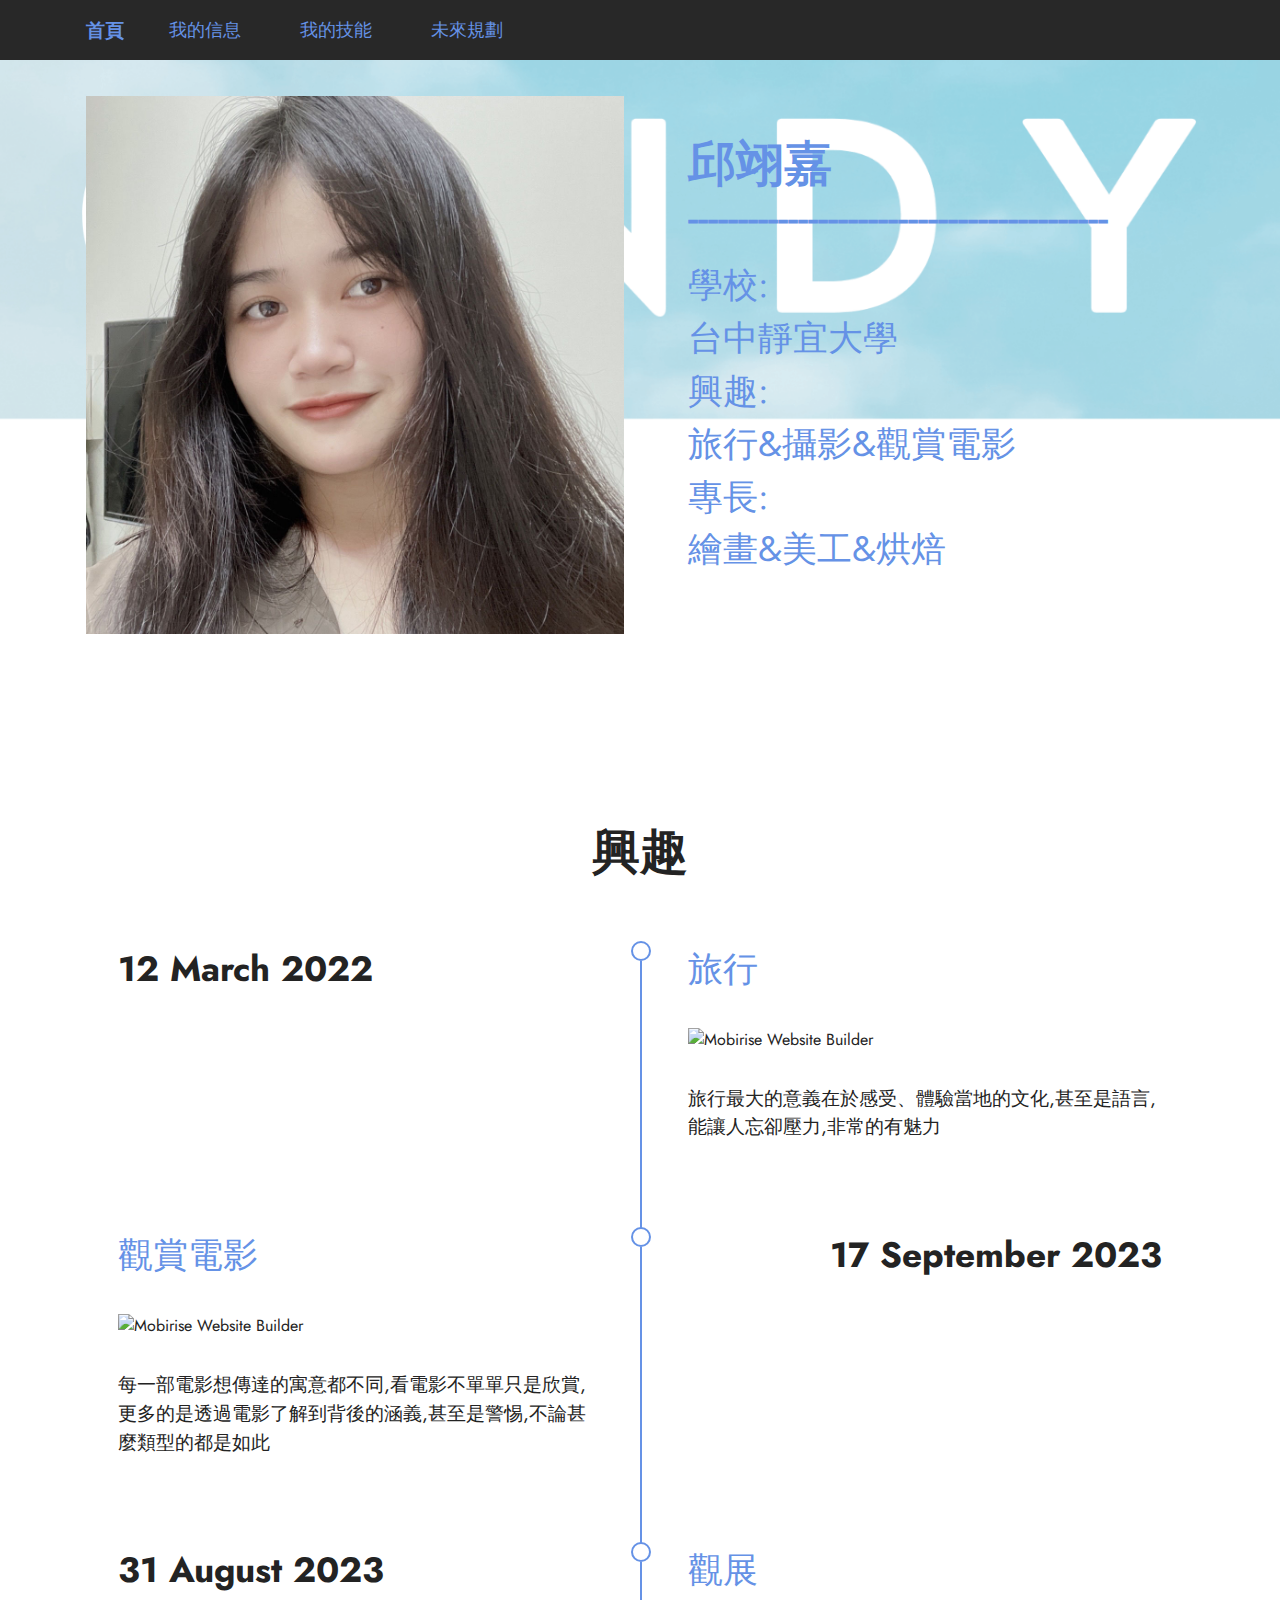
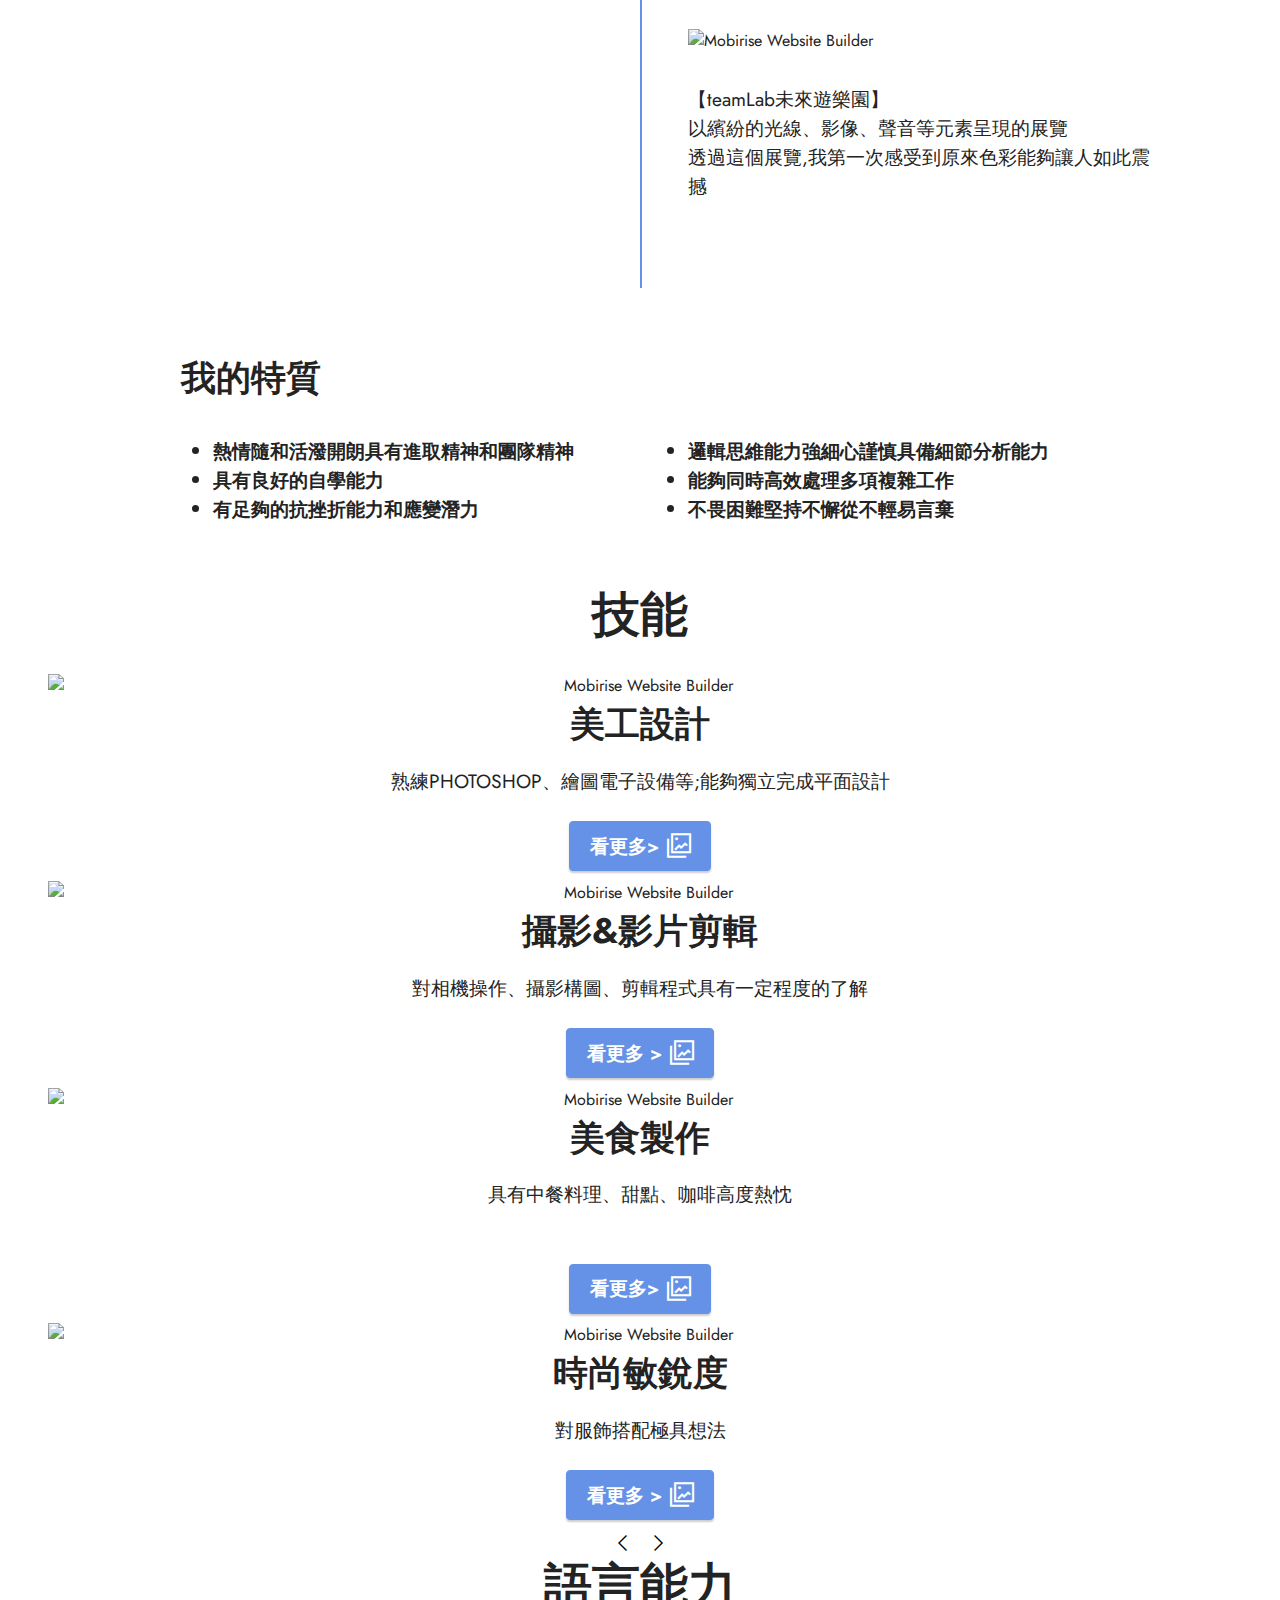
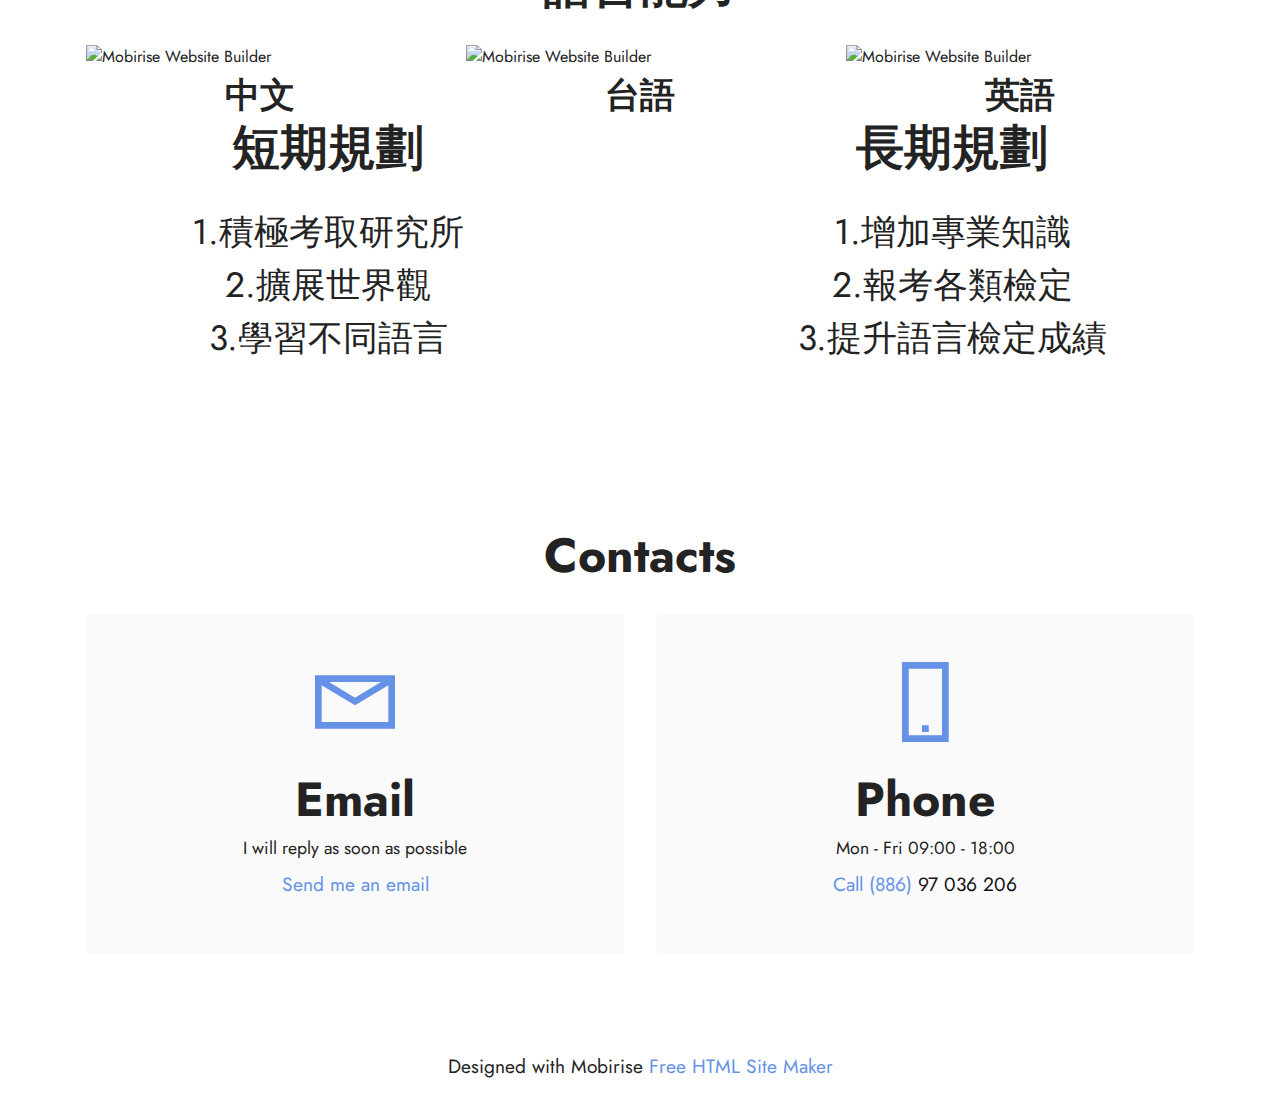
==== commit ef286da9: "Add files via upload" ====
--- a/page1.html
+++ b/page1.html
@@ -32,14 +32,14 @@
 </head>
 <body>
   
-  <section data-bs-version="5.1" class="menu menu1 cid-tkDehITbAf" once="menu" id="menu1-n">
+  <section data-bs-version="5.1" class="menu menu1 cid-tkYSabjMSg" once="menu" id="menu1-1f">
     
 
     <nav class="navbar navbar-dropdown navbar-fixed-top navbar-expand-lg">
         <div class="container">
             <div class="navbar-brand">
                 
-                <span class="navbar-caption-wrap"><a class="navbar-caption text-primary display-7" href="index.html#header14-13">首頁</a></span>
+                <span class="navbar-caption-wrap"><a class="navbar-caption text-primary display-7" href="index.html#top">首頁</a></span>
             </div>
             <button class="navbar-toggler" type="button" data-toggle="collapse" data-bs-toggle="collapse" data-target="#navbarSupportedContent" data-bs-target="#navbarSupportedContent" aria-controls="navbarNavAltMarkup" aria-expanded="false" aria-label="Toggle navigation">
                 <div class="hamburger">
@@ -50,9 +50,9 @@
                 </div>
             </button>
             <div class="collapse navbar-collapse" id="navbarSupportedContent">
-                <ul class="navbar-nav nav-dropdown nav-right" data-app-modern-menu="true"><li class="nav-item"><a class="nav-link link text-primary display-4" href="page1.html#image1-x">基本信息</a></li>
-                    <li class="nav-item"><a class="nav-link link text-primary display-4" href="page1.html#timeline1-10">基本技能</a></li>
-                    <li class="nav-item"><a class="nav-link link text-primary display-4" href="page1.html#gallery3-11">未來規劃</a>
+                <ul class="navbar-nav nav-dropdown nav-right" data-app-modern-menu="true"><li class="nav-item"><a class="nav-link link text-primary display-4" href="page1.html#image1-x">我的信息</a></li>
+                    <li class="nav-item"><a class="nav-link link text-primary display-4" href="page1.html#slider4-1g">我的技能</a></li>
+                    <li class="nav-item"><a class="nav-link link text-primary display-4" href="page1.html#info2-1i">未來規劃</a>
                     </li></ul>
                 
                 
@@ -99,161 +99,271 @@
     
     <div class="timelines-container container" mbri-timelines="">
         <div class="mbr-section-head">
-            <h3 class="mbr-section-title mbr-fonts-style align-center mb-0 display-2">
-                <strong>Timeline</strong>
-            </h3>
+            <h3 class="mbr-section-title mbr-fonts-style align-center mb-0 display-2"><strong>興趣</strong></h3>
             
         </div>
         <div class="row timeline-element mb-2 mt-4">
             <div class="timeline-date col-12 col-md-6">
                 <div class="timeline-date-wrapper">
-                    <p class="mbr-timeline-date mbr-fonts-style display-5">
-                        <strong>23 April 2025</strong>
-                    </p>
+                    <p class="mbr-timeline-date mbr-fonts-style display-5"><strong>12&nbsp;March 2022</strong></p>
                 </div>
             </div>
             <span class="iconBackground"></span>
             <div class="col-12 col-md-6">
                 <div class="timeline-text-wrapper">
-                    <h4 class="mbr-timeline-title mbr-fonts-style mb-4 display-5"><strong>大學一年級</strong></h4>
+                    <h4 class="mbr-timeline-title mbr-fonts-style mb-4 display-5"><strong><a href="page2.html#slider1-1a" class="text-primary">旅行</a></strong></h4>
                     <div class="image-wrapper mb-4">
-                        <img src="assets/images/features1.jpg" alt="Mobirise Website Builder" title="">
+                        <img src="assets/images/s-32964630-1031x731.png" alt="Mobirise Website Builder" title="">
                     </div>
                     <p class="mbr-text mbr-fonts-style display-7">
-                        You don't have to code to create your own site. Select one of available themes in the Mobirise
-                        sitebuilder.
-                    </p>
+                        旅行最大的意義在於感受、體驗當地的文化,甚至是語言,能讓人忘卻壓力,非常的有魅力</p>
                 </div>
             </div>
         </div>
         <div class="row timeline-element mb-2">
             <div class="col-12 col-md-6">
                 <div class="timeline-text-wrapper">
-                    <h4 class="mbr-timeline-title mbr-fonts-style mb-4 display-5"><strong>大學二年級</strong></h4>
+                    <h4 class="mbr-timeline-title mbr-fonts-style mb-4 display-5"><strong><a href="page2.html#gallery5-18" class="text-primary">觀賞電影</a></strong></h4>
                     <div class="image-wrapper mb-4">
-                        <img src="assets/images/features2.jpg" alt="Mobirise Website Builder" title="">
-                    </div>
-                    <p class="mbr-text mbr-fonts-style display-7">
-                        All sites you create with the Mobirise web builder are mobile-friendly natively. No special
-                        actions required.
-                    </p>
+                        <img src="assets/images/film-20220822009-964x1073.jpg" alt="Mobirise Website Builder" title="">
+                    </div>
+                    <p class="mbr-text mbr-fonts-style display-7">每一部電影想傳達的寓意都不同,看電影不單單只是欣賞,更多的是透過電影了解到背後的涵義,甚至是警惕,不論甚麼類型的都是如此</p>
                 </div>
             </div>
             <span class="iconBackground"></span>
             <div class="timeline-date col-12 col-md-6">
                 <div class="timeline-date-wrapper">
-                    <p class="mbr-timeline-date mbr-fonts-style display-5">
-                        <strong>23 April 2025</strong>
-                    </p>
+                    <p class="mbr-timeline-date mbr-fonts-style display-5"><strong>17&nbsp;September&nbsp;2023</strong></p>
                 </div>
             </div>
         </div>
         <div class="row timeline-element mb-2">
             <div class="timeline-date col-12 col-md-6">
                 <div class="timeline-date-wrapper">
-                    <p class="mbr-timeline-date mbr-fonts-style display-5">
-                        <strong>23 April 2025</strong>
-                    </p>
+                    <p class="mbr-timeline-date mbr-fonts-style display-5"><strong>31&nbsp;August&nbsp;2023</strong></p>
                 </div>
             </div>
             <span class="iconBackground"></span>
             <div class="col-12 col-md-6">
                 <div class="timeline-text-wrapper">
-                    <h4 class="mbr-timeline-title mbr-fonts-style mb-4 display-5"><strong>大學三年級</strong></h4>
+                    <h4 class="mbr-timeline-title mbr-fonts-style mb-4 display-5"><strong><a href="page2.html#slider3-1d" class="text-primary">觀展</a></strong></h4>
                     <div class="image-wrapper mb-4">
-                        <img src="assets/images/features3.jpg" alt="Mobirise Website Builder" title="">
-                    </div>
-                    <p class="mbr-text mbr-fonts-style display-7">
-                        Select the theme that suits you. Each theme in the Mobirise site builder contains a set of
-                        unique blocks.
-                    </p>
-                </div>
-            </div>
-        </div>
-        
-        
-        
-        
-        
-        
-        
-        
-        
-    </div>
-</section>
-
-<section data-bs-version="5.1" class="gallery3 cid-tkDJ7QemDJ" id="gallery3-11">
-    
-    
-    <div class="container-fluid">
+                        <img src="assets/images/s-32964632-1128x937.jpg" alt="Mobirise Website Builder" title="">
+                    </div>
+                    <p class="mbr-text mbr-fonts-style display-7">【teamLab未來遊樂園】
+<br>以繽紛的光線、影像、聲音等元素呈現的展覽<br>透過這個展覽,我第一次感受到原來色彩能夠讓人如此震撼</p>
+                </div>
+            </div>
+        </div>
+        
+        
+        
+        
+        
+        
+        
+        
+        
+    </div>
+</section>
+
+<section data-bs-version="5.1" class="content13 cid-tl1bzNBd48" id="content13-24">
+    
+
+    
+    
+    <div class="container">
+        <div class="row justify-content-center">
+            <div class="col-md-12 col-lg-10">
+                <h3 class="mbr-section-title mbr-fonts-style mb-4 display-5"><strong>我的特質</strong></h3>
+            </div>
+        </div>
+        <div class="row justify-content-center">
+            <div class="col-md-12 col-lg-10">
+                <div class="row justify-content-center">
+                    <div class="col-12 col-lg-6">
+                        <ul class="list mbr-fonts-style display-7">
+                            <li><strong>熱情隨和活潑</strong><strong>開朗具有進取精神和團隊精神</strong></li><li><strong>具有良好的自學能力</strong></li>
+                            <li><strong>有足夠的抗挫折能力和應變潛力</strong><br></li>
+                        </ul>
+                    </div>
+                    <div class="col-12 col-lg-6">
+                        <ul class="list mbr-fonts-style display-7">
+                            <li><strong>邏輯思維能力強細心謹慎具備細節</strong><strong>分析能力</strong></li><li><strong>能夠同時高效處理多項複雜</strong><strong>工作</strong></li>
+                            <li><strong>不畏困難堅持不懈從不輕易言棄<br></strong><br></li>
+                        </ul>
+                    </div>
+                </div>
+            </div>
+        </div>
+    </div>
+</section>
+
+<section data-bs-version="5.1" class="slider4 mbr-embla cid-tkYTNtYfd3" id="slider4-1g">
+    
+    
+    <div class="position-relative text-center">
         <div class="mbr-section-head">
-            <h4 class="mbr-section-title mbr-fonts-style align-center mb-0 display-2">
-                <strong>Full-Width Gallery</strong>
-            </h4>
-            <h5 class="mbr-section-subtitle mbr-fonts-style align-center mb-0 mt-2 display-5">Images with Title and Text</h5>
-        </div>
-        <div class="row mt-4">
-            <div class="item features-image сol-12 col-md-6 col-lg-3">
-                <div class="item-wrapper">
-                    <div class="item-img">
-                        <img src="assets/images/features1.jpg" alt="Mobirise Website Builder">
-                    </div>
-                    <div class="item-content">
-                        <h5 class="item-title mbr-fonts-style display-7">
-                            <strong>Card Title</strong>
-                        </h5>
-                        
-                        <p class="mbr-text mbr-fonts-style mt-3 display-7">
-                            Card Text. You don't have to code to create a site with Mobirise Builder. <a href="#" class="text-primary">Read more..</a></p>
-                    </div>
+            <h4 class="mbr-section-title mbr-fonts-style align-center mb-0 display-2"><strong>技能</strong></h4>
+            
+        </div>
+        <div class="embla mt-4" data-skip-snaps="true" data-align="center" data-contain-scroll="trimSnaps" data-auto-play-interval="5" data-draggable="true">
+            <div class="embla__viewport container-fluid">
+                <div class="embla__container">
+                    <div class="embla__slide slider-image item" style="margin-left: 1rem; margin-right: 1rem;">
+                        <div class="slide-content">
+                            <div class="item-wrapper">
+                                <div class="item-img">
+                                    <img src="assets/images/31896d09-ae14-4672-9ab3-114619a4781b-1000x667.jpg" alt="Mobirise Website Builder">
+                                </div>
+                            </div>
+                            <div class="item-content">
+                                <h5 class="item-title mbr-fonts-style display-5"><strong>美工設計</strong></h5>
+                                
+                                <p class="mbr-text mbr-fonts-style mt-3 display-7">熟練PHOTOSHOP、繪圖電子設備等;能夠獨立完成平面設計</p>
+                            </div>
+                            <div class="mbr-section-btn item-footer mt-2"><a href="page3.html#slider6-1t" class="btn item-btn btn-primary display-7" target="_blank"><span class="mobi-mbri mobi-mbri-photo mbr-iconfont mbr-iconfont-btn"></span>看更多&gt;</a></div>
+                        </div>
+                    </div>
+                    <div class="embla__slide slider-image item" style="margin-left: 1rem; margin-right: 1rem;">
+                        <div class="slide-content">
+                            <div class="item-wrapper">
+                                <div class="item-img">
+                                    <img src="assets/images/monthly-1000x667.png" alt="Mobirise Website Builder">
+                                </div>
+                            </div>
+                            <div class="item-content">
+                                <h5 class="item-title mbr-fonts-style display-5"><strong>攝影&amp;影片剪輯</strong></h5>
+                                
+                                <p class="mbr-text mbr-fonts-style mt-3 display-7">對相機操作、攝影構圖、剪輯程式具有一定程度的了解</p>
+                            </div>
+                            <div class="mbr-section-btn item-footer mt-2"><a href="page3.html#video3-25" class="btn btn-primary item-btn display-7" target="_blank"><span class="mobi-mbri mobi-mbri-photo mbr-iconfont mbr-iconfont-btn"></span>看更多 &gt;</a></div>
+                        </div>
+                    </div>
+                    <div class="embla__slide slider-image item" style="margin-left: 1rem; margin-right: 1rem;">
+                        <div class="slide-content">
+                            <div class="item-wrapper">
+                                <div class="item-img">
+                                    <img src="assets/images/1d091fa4-5f33-4fb5-8852-f765d39ab512-1000x666.jpg" alt="Mobirise Website Builder">
+                                </div>
+                            </div>
+                            <div class="item-content">
+                                <h5 class="item-title mbr-fonts-style display-5"><strong>美食製作</strong></h5>
+                                
+                                <p class="mbr-text mbr-fonts-style mt-3 display-7">具有中餐料理、甜點、咖啡高度熱忱<br><br></p>
+                            </div>
+                            <div class="mbr-section-btn item-footer mt-2"><a href="page3.html#gallery4-2e" class="btn btn-primary item-btn display-7" target="_blank"><span class="mobi-mbri mobi-mbri-photo mbr-iconfont mbr-iconfont-btn"></span>看更多&gt;</a></div>
+                        </div>
+                    </div>
+                    <div class="embla__slide slider-image item" style="margin-left: 1rem; margin-right: 1rem;">
+                        <div class="slide-content">
+                            <div class="item-wrapper">
+                                <div class="item-img">
+                                    <img src="assets/images/fa70d36e-d9d1-461e-b4f7-4a703e3ff13c-930x620.jpg" alt="Mobirise Website Builder" data-slide-to="4" data-bs-slide-to="5">
+                                </div>
+                            </div>
+                            <div class="item-content">
+                                <h5 class="item-title mbr-fonts-style display-5"><strong>時尚敏銳度</strong></h5>
+                                
+                                <p class="mbr-text mbr-fonts-style mt-3 display-7">對服飾搭配極具想法<br></p>
+                            </div>
+                            <div class="mbr-section-btn item-footer mt-2"><a href="page3.html#gallery3-2f" class="btn btn-primary item-btn display-7" target="_blank"><span class="mobi-mbri mobi-mbri-photo mbr-iconfont mbr-iconfont-btn"></span>看更多
+                                    &gt;</a></div>
+                        </div>
+                    </div>
+                </div>
+            </div>
+            <button class="embla__button embla__button--prev">
+                <span class="mobi-mbri mobi-mbri-arrow-prev mbr-iconfont" aria-hidden="true"></span>
+                <span class="sr-only visually-hidden visually-hidden">Previous</span>
+            </button>
+            <button class="embla__button embla__button--next">
+                <span class="mobi-mbri mobi-mbri-arrow-next mbr-iconfont" aria-hidden="true"></span>
+                <span class="sr-only visually-hidden visually-hidden">Next</span>
+            </button>
+        </div>
+    </div>
+</section>
+
+<section data-bs-version="5.1" class="team1 cid-tl0LcXI8gO" id="team1-1o">
+    
+
+    
+    
+    <div class="container">
+        <div class="row justify-content-center">
+            <div class="col-12">
+                <h3 class="mbr-section-title mbr-fonts-style align-center mb-4 display-2"><strong>語言能力</strong></h3>
+                
+            </div>
+            <div class="col-sm-6 col-lg-4">
+                <div class="card-wrap">
+                    <div class="image-wrap">
+                        <img src="assets/images/-2022-10-23-010723-332x257.png" alt="Mobirise Website Builder">
+                    </div>
+                    <div class="content-wrap">
+                        <h5 class="mbr-section-title card-title mbr-fonts-style align-center m-0 display-5"><strong>中文</strong></h5>
+                        
+                        
+                        
+                        
+                    </div>
+                </div>
+            </div>
+
+            <div class="col-sm-6 col-lg-4">
+                <div class="card-wrap">
+                    <div class="image-wrap">
+                        <img src="assets/images/-2022-10-23-010854-342x255.png" alt="Mobirise Website Builder">
+                    </div>
+                    <div class="content-wrap">
+                        <h5 class="mbr-section-title card-title mbr-fonts-style align-center m-0 display-5"><strong>台語</strong></h5>
+                        
+                        
+                        
+                        
+                    </div>
+                </div>
+            </div>
+
+            <div class="col-sm-6 col-lg-4">
+                <div class="card-wrap">
+                    <div class="image-wrap">
+                        <img src="assets/images/-2022-10-23-011022-326x252.png" alt="Mobirise Website Builder">
+                    </div>
+                    <div class="content-wrap">
+                        <h5 class="mbr-section-title card-title mbr-fonts-style align-center m-0 display-5"><strong>英語</strong></h5>
+                        
+                        
+                        
+                        
+                    </div>
+                </div>
+            </div>
+
+            
+        </div>
+    </div>
+</section>
+
+<section data-bs-version="5.1" class="info2 cid-tkYUTfTSlJ" id="info2-1i">
+    
+
+    
+    
+    <div class="align-center container-fluid">
+        <div class="row justify-content-center">
+            <div class="card col-12 col-lg-6">
+                <div class="wrapper">
+                    <h3 class="mbr-section-title mb-4 mbr-fonts-style display-2"><strong>短期規劃</strong></h3>
+                    <p class="mbr-text mb-4 mbr-fonts-style display-5">1.積極考取研究所<br>2.擴展世界觀<br>3.學習不同語言<br><br></p>
                     
                 </div>
             </div>
-            <div class="item features-image сol-12 col-md-6 col-lg-3">
-                <div class="item-wrapper">
-                    <div class="item-img">
-                        <img src="assets/images/features2.jpg" alt="Mobirise Website Builder">
-                    </div>
-                    <div class="item-content">
-                        <h5 class="item-title mbr-fonts-style display-7">
-                            <strong>Card Title</strong>
-                        </h5>
-                        
-                        <p class="mbr-text mbr-fonts-style mt-3 display-7">
-                            Card Text. You don't have to code to create a site with Mobirise Builder. <a href="#" class="text-primary">Read more..</a></p>
-                    </div>
-                    
-                </div>
-            </div>
-            <div class="item features-image сol-12 col-md-6 col-lg-3">
-                <div class="item-wrapper">
-                    <div class="item-img">
-                        <img src="assets/images/features3.jpg" alt="Mobirise Website Builder">
-                    </div>
-                    <div class="item-content">
-                        <h5 class="item-title mbr-fonts-style display-7">
-                            <strong>Card Title</strong>
-                        </h5>
-                        
-                        <p class="mbr-text mbr-fonts-style mt-3 display-7">
-                            Card Text. You don't have to code to create a site with Mobirise Builder. <a href="#" class="text-primary">Read more..</a></p>
-                    </div>
-                    
-                </div>
-            </div>
-            <div class="item features-image сol-12 col-md-6 col-lg-3">
-                <div class="item-wrapper">
-                    <div class="item-img">
-                        <img src="assets/images/features4.jpg" alt="Mobirise Website Builder" title="">
-                    </div>
-                    <div class="item-content">
-                        <h5 class="item-title mbr-fonts-style display-7">
-                            <strong>Card Title</strong>
-                        </h5>
-                        
-                        <p class="mbr-text mbr-fonts-style mt-3 display-7">
-                            Card Text. You don't have to code to create a site with Mobirise Builder. <a href="#" class="text-primary">Read more..</a></p>
-                    </div>
+            <div class="col-12 col-lg-6">
+                <div class="wrapper">
+                    <h3 class="mbr-section-title mbr-fonts-style mb-4 display-2"><strong>長期規劃</strong></h3>
+                    <p class="mbr-text mbr-fonts-style mb-4 display-5">1.增加專業知識<br>2.報考各類檢定<br>3.提升語言檢定成績<br><br></p>
                     
                 </div>
             </div>
@@ -272,9 +382,7 @@
             <h3 class="mbr-section-title mbr-fonts-style align-center mb-0 display-2">
                 <strong>Contacts</strong>
             </h3>
-            <h4 class="mbr-section-subtitle mbr-fonts-style align-center mb-0 mt-2 display-5">
-                Contacts Subtitle
-            </h4>
+            
         </div>
         <div class="row justify-content-center mt-4">
             <div class="card col-12 col-lg-6">
@@ -286,9 +394,8 @@
                         <h4 class="card-title mbr-fonts-style mb-2 display-2">
                             <strong>Email</strong>
                         </h4>
-                        <p class="mbr-text mbr-fonts-style mb-2 display-4">
-                            We will reply as soon as possible</p>
-                        <h5 class="link mbr-fonts-style display-7"><a href="mailto:info@site.com" class="text-primary">Send us an
+                        <p class="mbr-text mbr-fonts-style mb-2 display-4">I will reply as soon as possible</p>
+                        <h5 class="link mbr-fonts-style display-7"><a href="mailto:s1090994@gm.pu.edu.tw" class="text-primary">Send me an
                                 email</a>
                         </h5>
                     </div>
@@ -298,7 +405,7 @@
                 <div class="card-wrapper">
                     <div class="card-box align-center">
                         <div class="image-wrapper">
-                            <span class="mbr-iconfont mobi-mbri-mobile-2 mobi-mbri"></span>
+                            <span class="mbr-iconfont mobi-mbri-mobile-2 mobi-mbri" style="color: rgb(101, 146, 230); fill: rgb(101, 146, 230);"></span>
                         </div>
                         <h4 class="card-title mbr-fonts-style align-center mb-2 display-2">
                             <strong>Phone</strong>
@@ -306,14 +413,13 @@
                         <p class="mbr-text mbr-fonts-style mb-2 display-4">
                             Mon - Fri 09:00 - 18:00</p>
                         <h5 class="link mbr-black mbr-fonts-style display-7">
-                            <a href="tel:+12345678910" class="text-primary">Call (800) 123 45 67</a>
-                        </h5>
-                    </div>
-                </div>
-            </div>
-        </div>
-    </div>
-</section><section class="display-7" style="padding: 0;align-items: center;justify-content: center;flex-wrap: wrap;    align-content: center;display: flex;position: relative;height: 4rem;"><a href="https://mobiri.se/2889180" style="flex: 1 1;height: 4rem;position: absolute;width: 100%;z-index: 1;"><img alt="" style="height: 4rem;" src="[data-uri]"></a><p style="margin: 0;text-align: center;" class="display-7">Designed with Mobirise &#8204;</p><a style="z-index:1" href="https://mobirise.com/html-builder.html">HTML Site Maker</a></section><script src="assets/bootstrap/js/bootstrap.bundle.min.js"></script>  <script src="assets/smoothscroll/smooth-scroll.js"></script>  <script src="assets/ytplayer/index.js"></script>  <script src="assets/dropdown/js/navbar-dropdown.js"></script>  <script src="assets/theme/js/script.js"></script>  
+                            <a href="tel:+0970036206" class="text-primary">Call (886)&nbsp;</a>97 036 206</h5>
+                    </div>
+                </div>
+            </div>
+        </div>
+    </div>
+</section><section class="display-7" style="padding: 0;align-items: center;justify-content: center;flex-wrap: wrap;    align-content: center;display: flex;position: relative;height: 4rem;"><a href="https://mobiri.se/2889180" style="flex: 1 1;height: 4rem;position: absolute;width: 100%;z-index: 1;"><img alt="" style="height: 4rem;" src="[data-uri]"></a><p style="margin: 0;text-align: center;" class="display-7">Designed with Mobirise &#8204;</p><a style="z-index:1" href="https://mobirise.com/html-builder.html">Free HTML Site Maker</a></section><script src="assets/bootstrap/js/bootstrap.bundle.min.js"></script>  <script src="assets/smoothscroll/smooth-scroll.js"></script>  <script src="assets/ytplayer/index.js"></script>  <script src="assets/dropdown/js/navbar-dropdown.js"></script>  <script src="assets/embla/embla.min.js"></script>  <script src="assets/embla/script.js"></script>  <script src="assets/theme/js/script.js"></script>  
   
   
 </body>
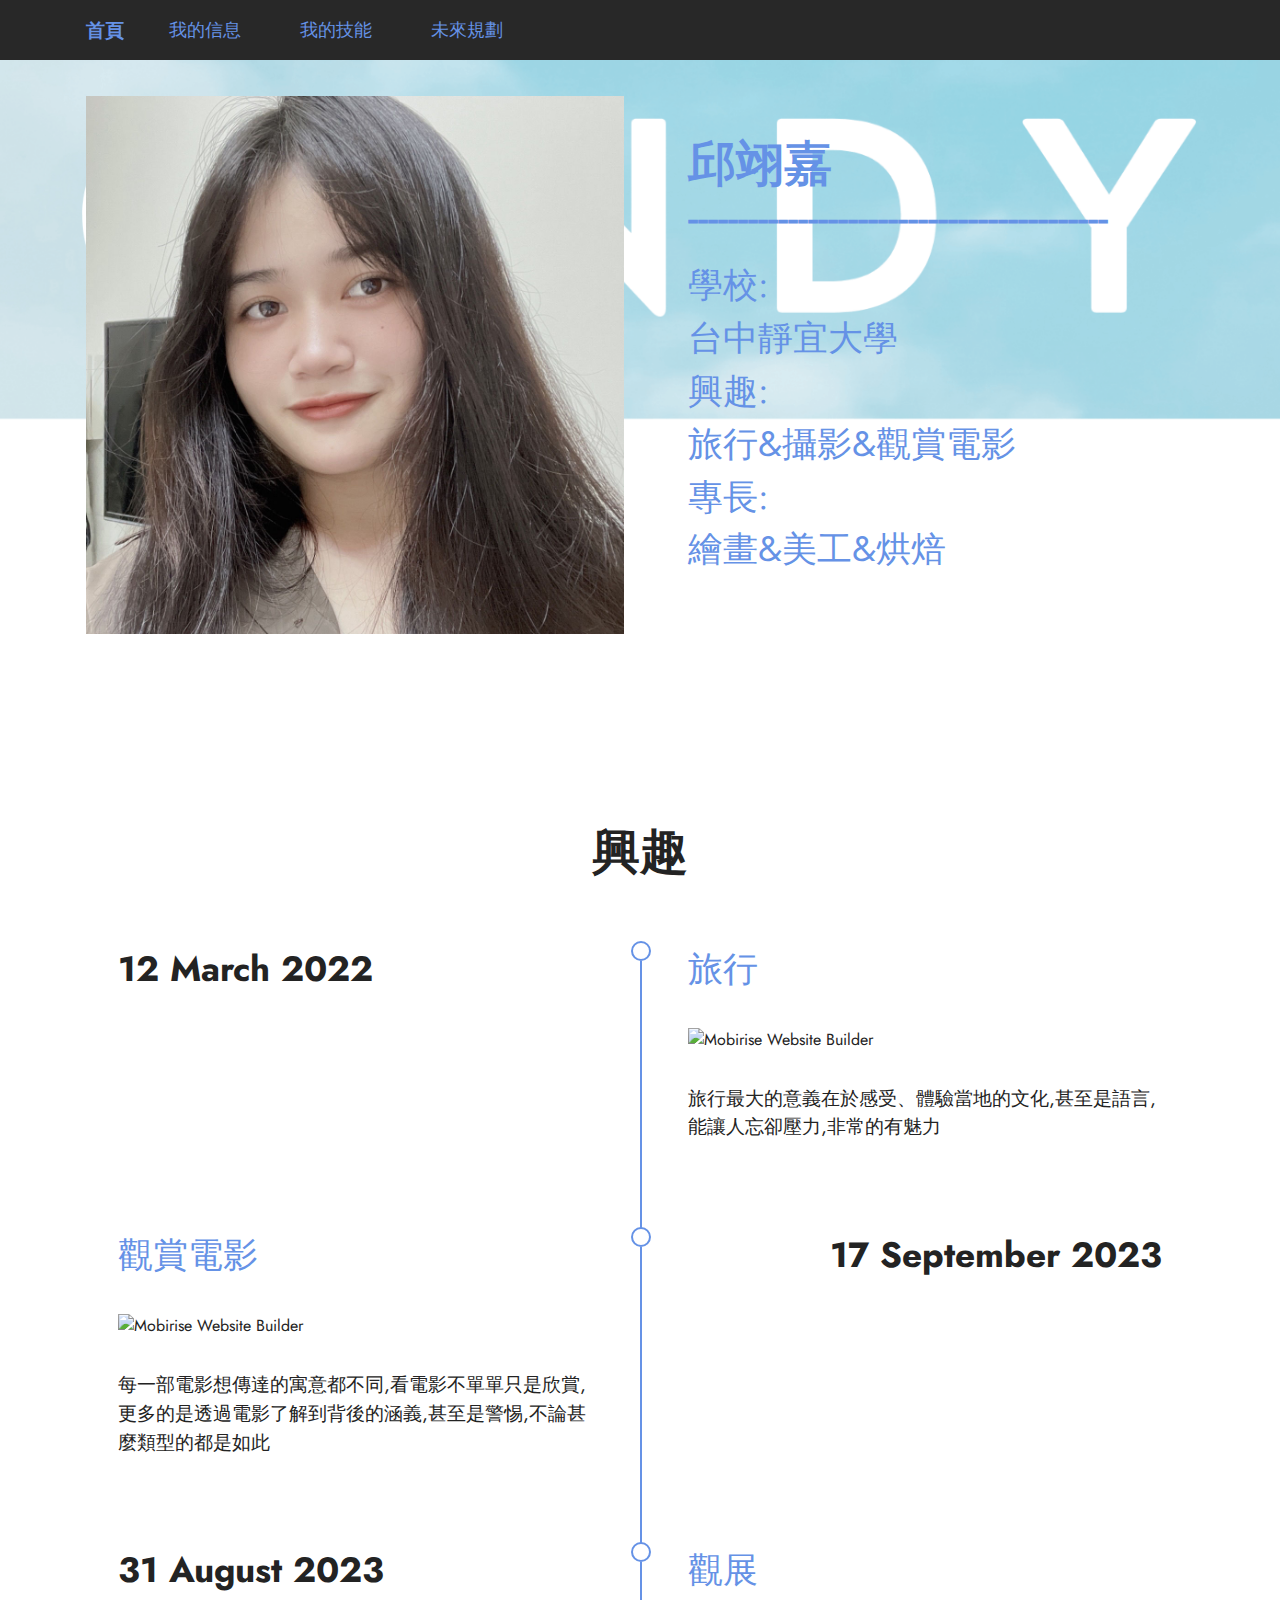
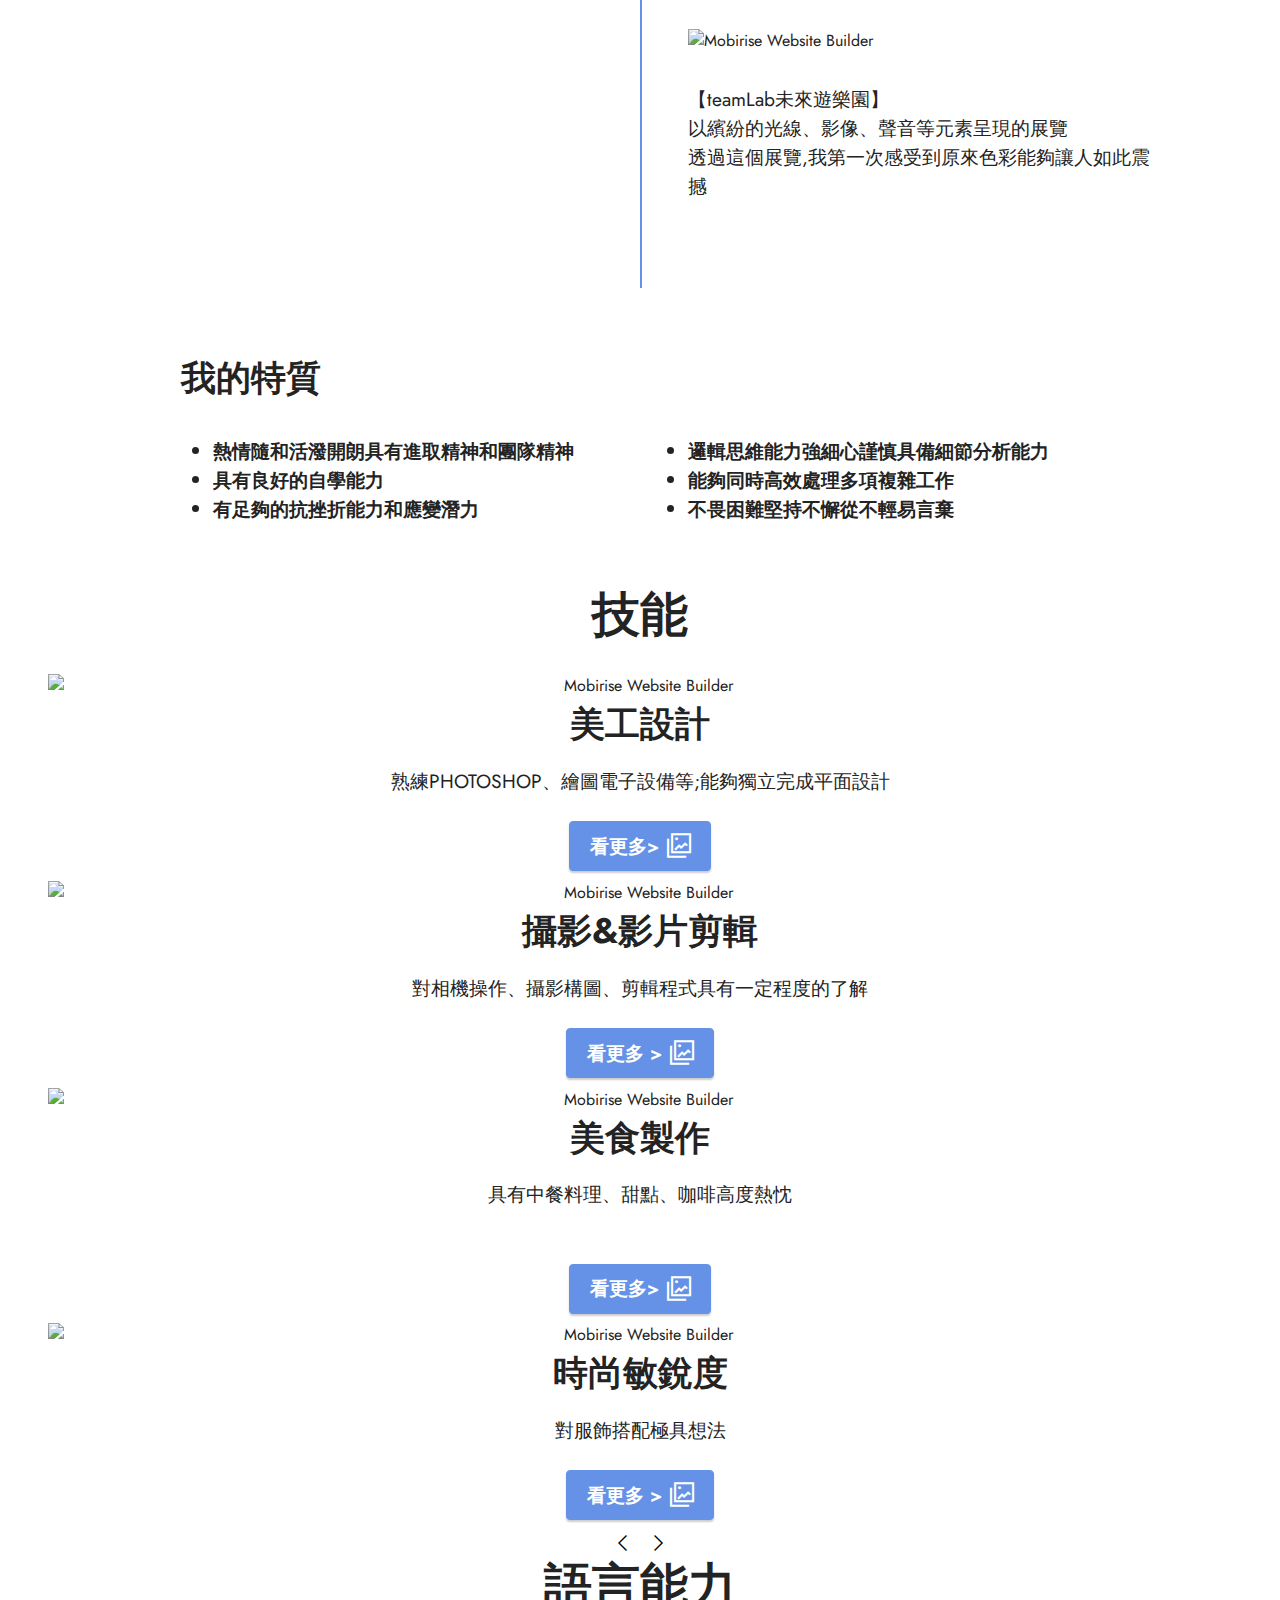
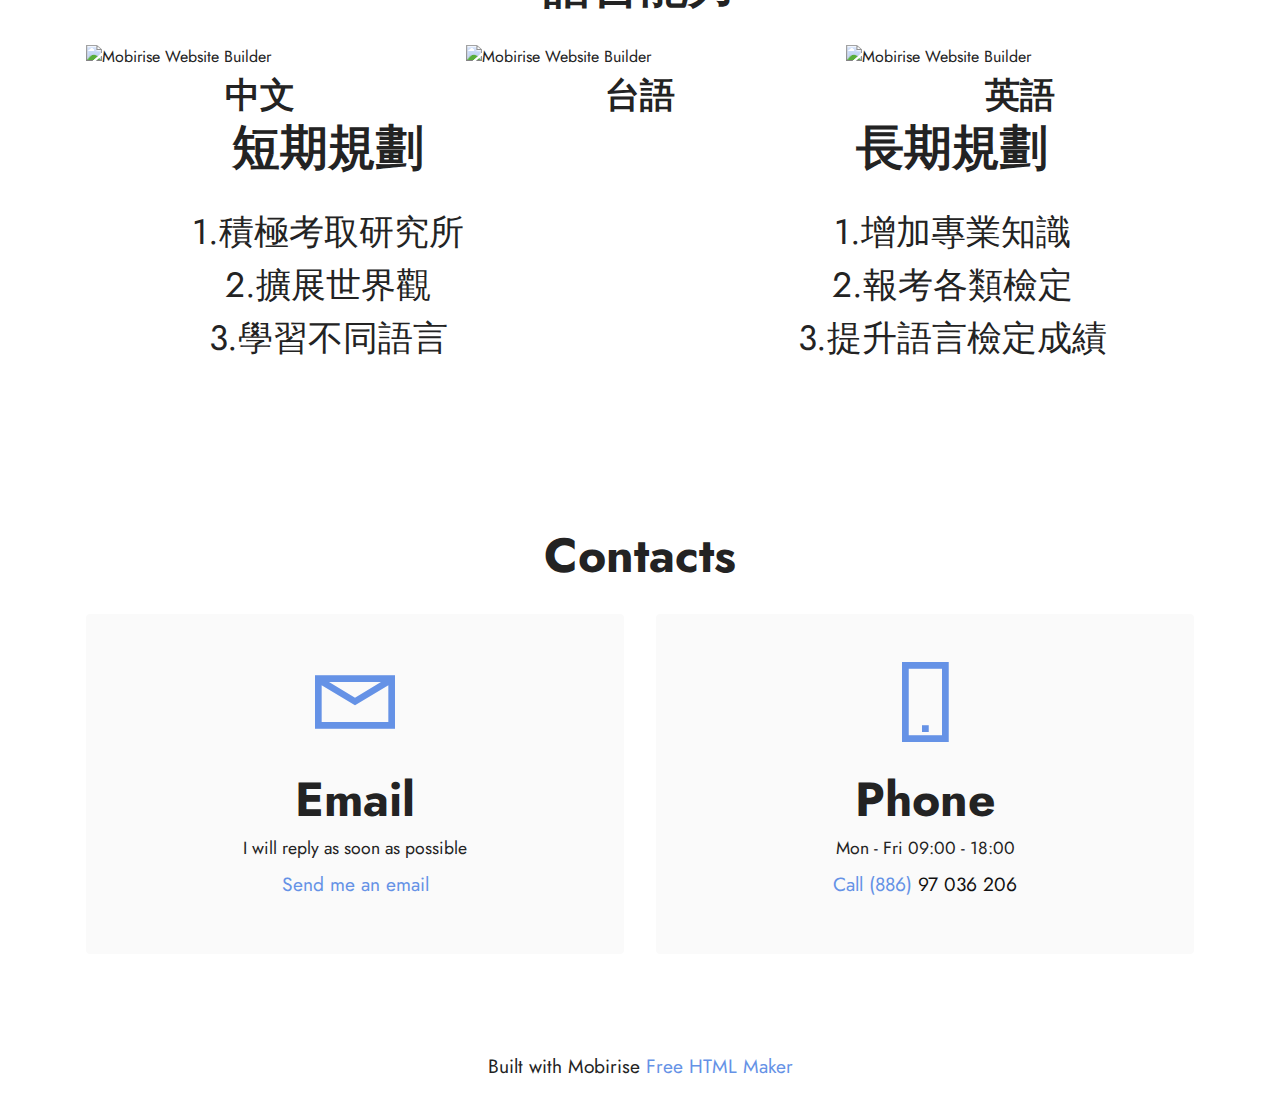
==== commit 593298c3: "Add files via upload" ====
--- a/page1.html
+++ b/page1.html
@@ -419,7 +419,7 @@
             </div>
         </div>
     </div>
-</section><section class="display-7" style="padding: 0;align-items: center;justify-content: center;flex-wrap: wrap;    align-content: center;display: flex;position: relative;height: 4rem;"><a href="https://mobiri.se/2889180" style="flex: 1 1;height: 4rem;position: absolute;width: 100%;z-index: 1;"><img alt="" style="height: 4rem;" src="[data-uri]"></a><p style="margin: 0;text-align: center;" class="display-7">Designed with Mobirise &#8204;</p><a style="z-index:1" href="https://mobirise.com/html-builder.html">Free HTML Site Maker</a></section><script src="assets/bootstrap/js/bootstrap.bundle.min.js"></script>  <script src="assets/smoothscroll/smooth-scroll.js"></script>  <script src="assets/ytplayer/index.js"></script>  <script src="assets/dropdown/js/navbar-dropdown.js"></script>  <script src="assets/embla/embla.min.js"></script>  <script src="assets/embla/script.js"></script>  <script src="assets/theme/js/script.js"></script>  
+</section><section class="display-7" style="padding: 0;align-items: center;justify-content: center;flex-wrap: wrap;    align-content: center;display: flex;position: relative;height: 4rem;"><a href="https://mobiri.se/2889180" style="flex: 1 1;height: 4rem;position: absolute;width: 100%;z-index: 1;"><img alt="" style="height: 4rem;" src="[data-uri]"></a><p style="margin: 0;text-align: center;" class="display-7">Built with Mobirise &#8204;</p><a style="z-index:1" href="https://mobirise.com/html-builder.html">Free HTML Maker</a></section><script src="assets/bootstrap/js/bootstrap.bundle.min.js"></script>  <script src="assets/smoothscroll/smooth-scroll.js"></script>  <script src="assets/ytplayer/index.js"></script>  <script src="assets/dropdown/js/navbar-dropdown.js"></script>  <script src="assets/embla/embla.min.js"></script>  <script src="assets/embla/script.js"></script>  <script src="assets/theme/js/script.js"></script>  
   
   
 </body>
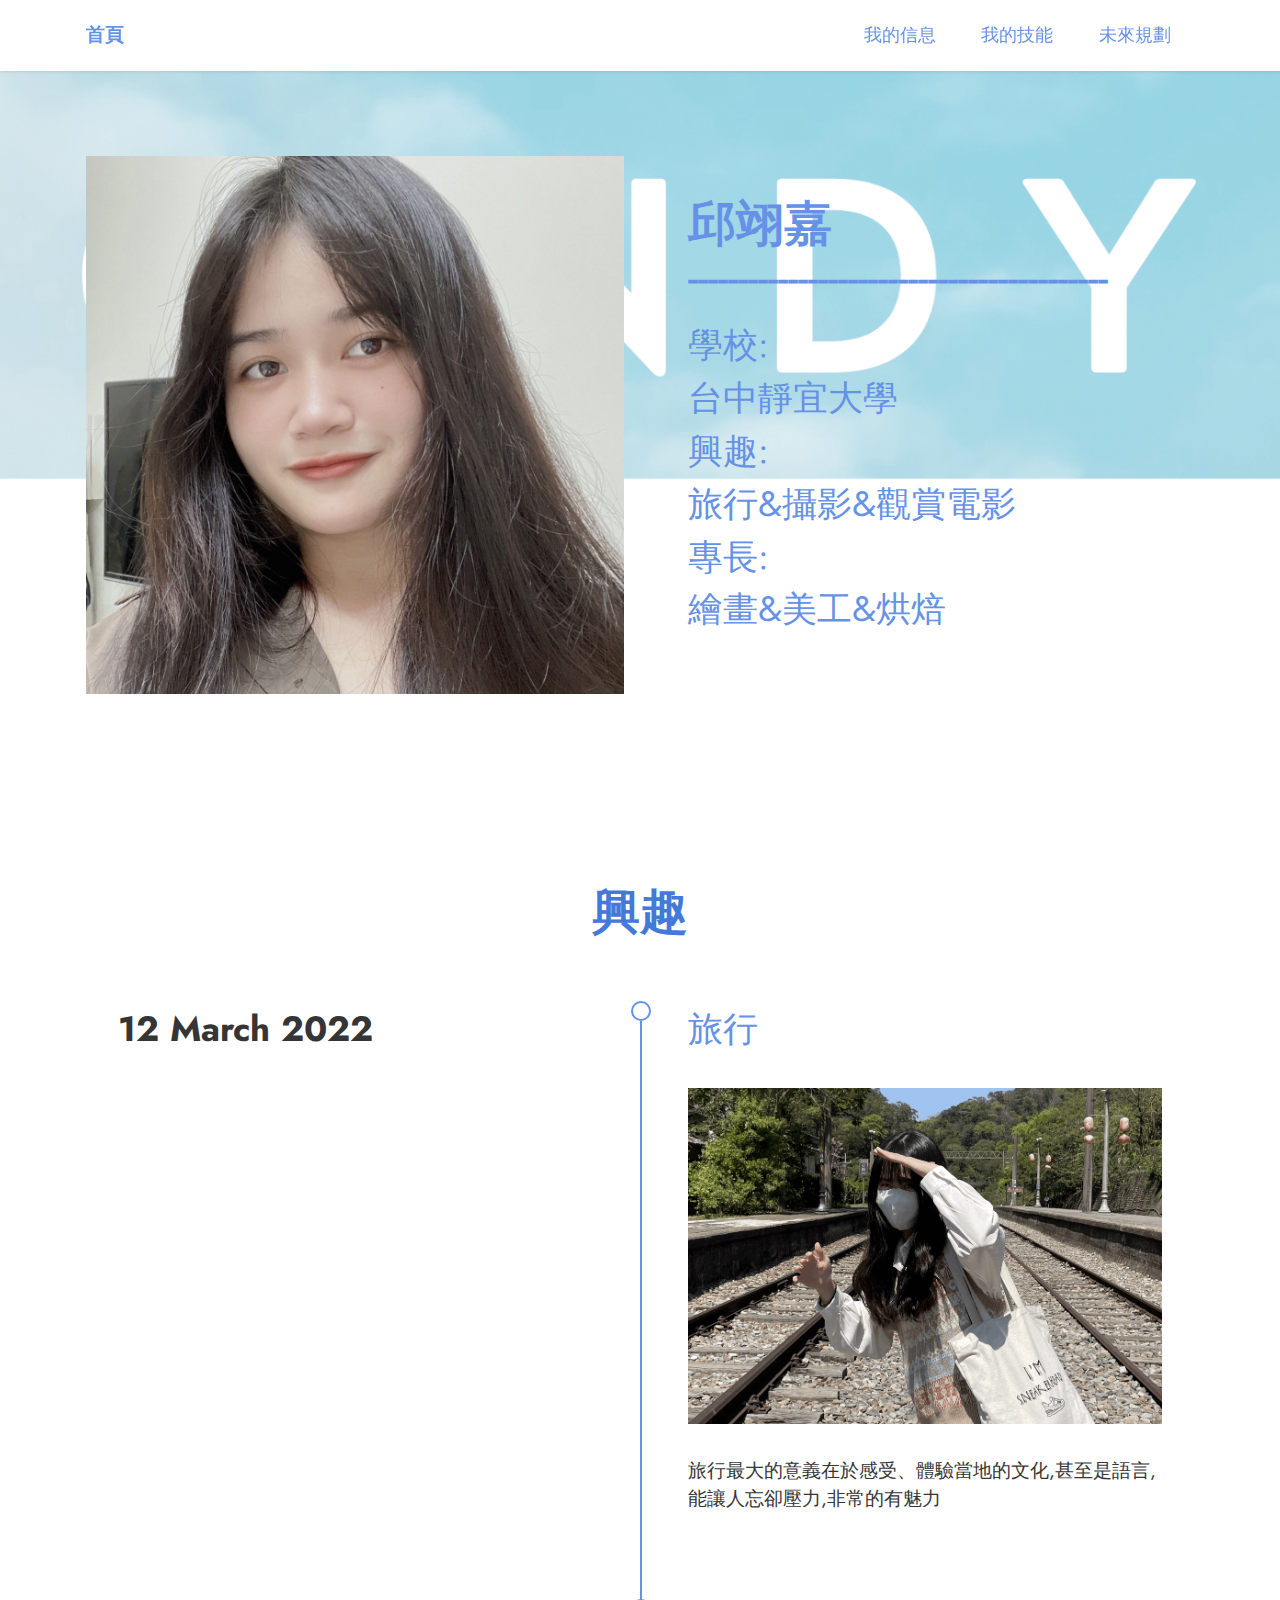
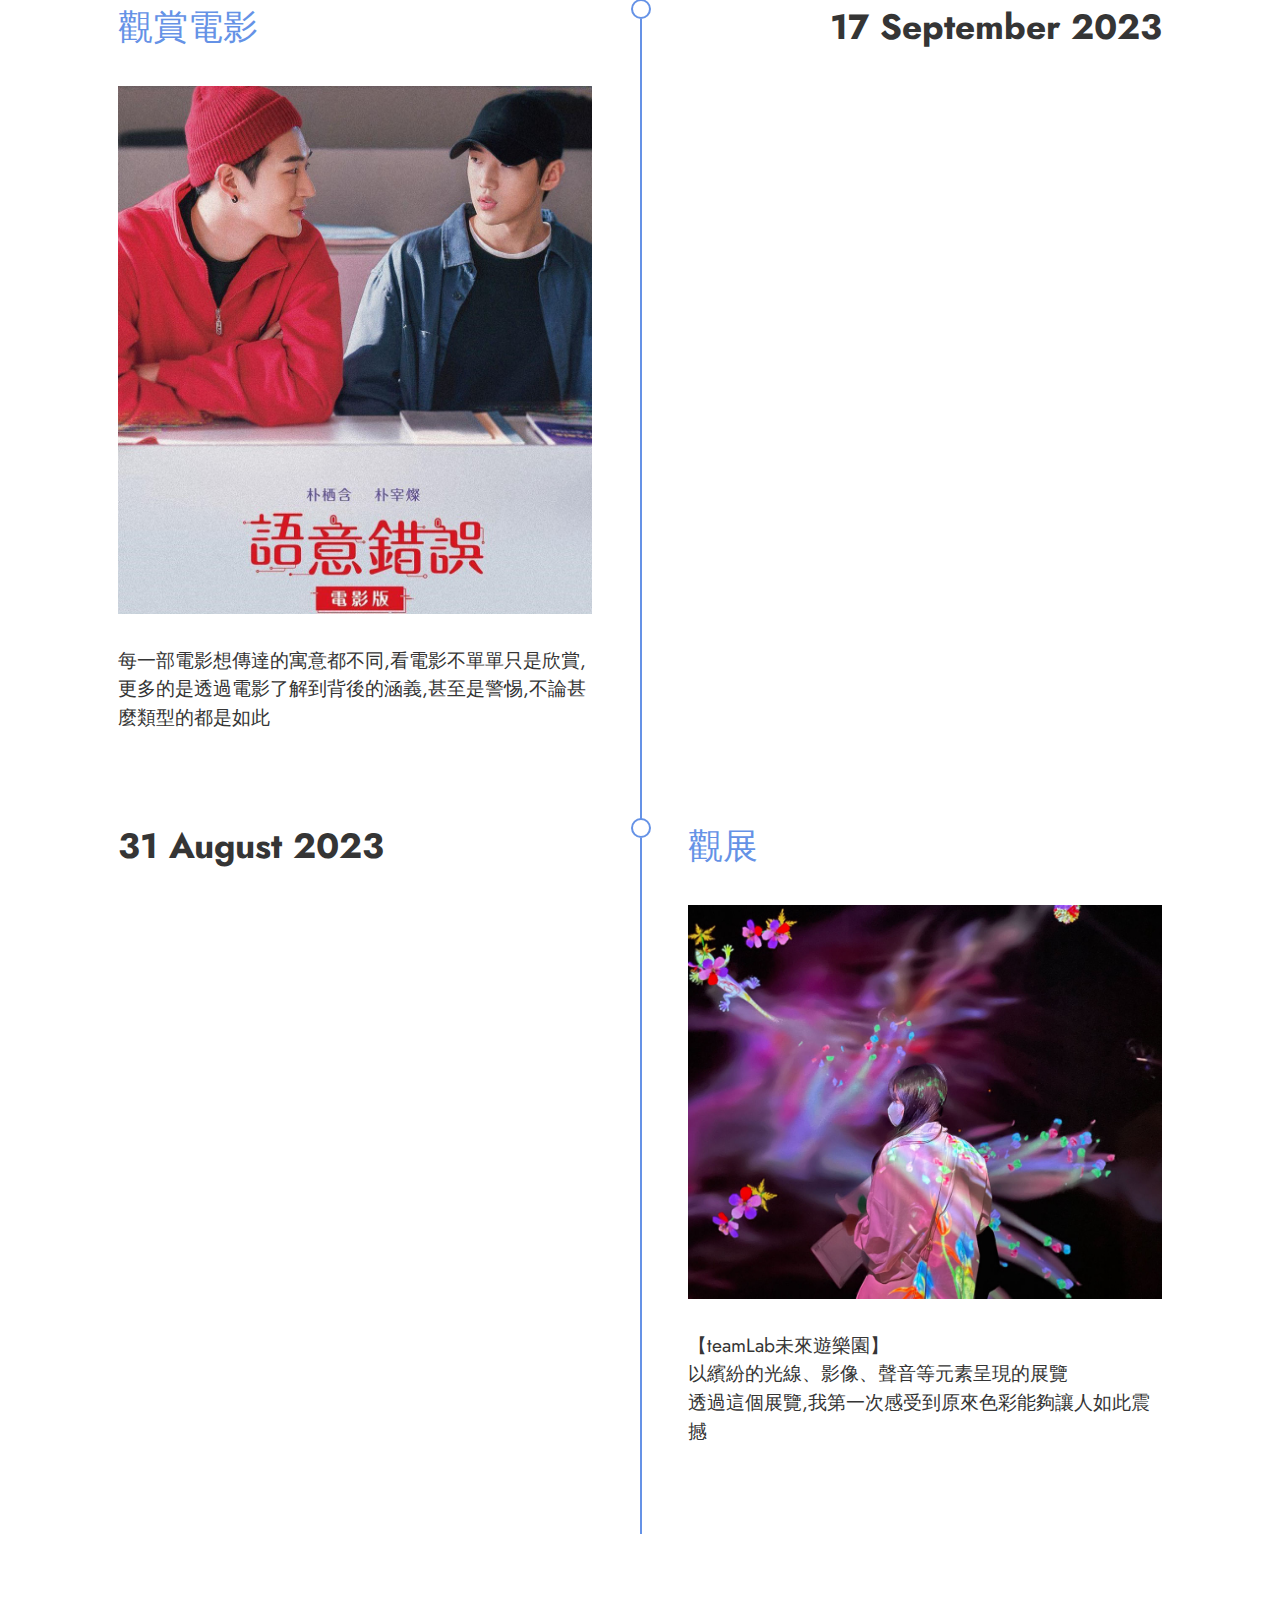
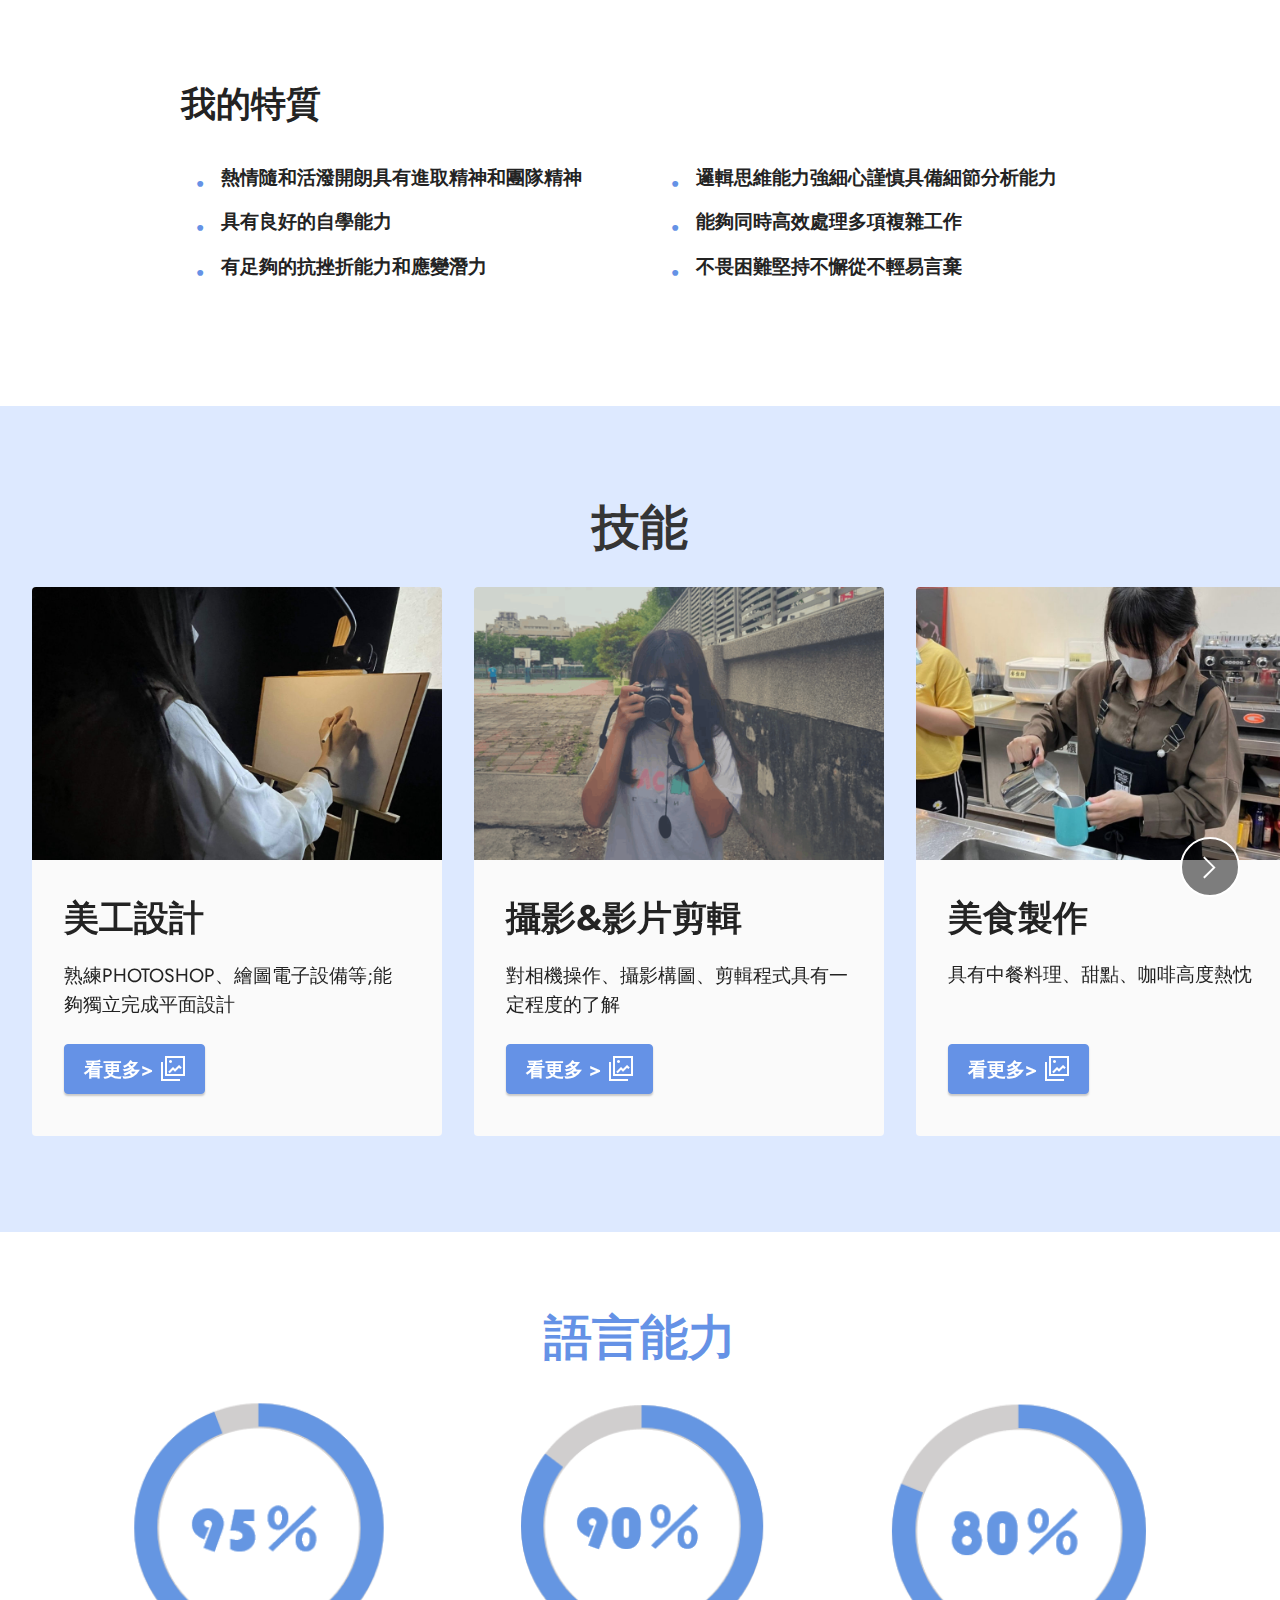
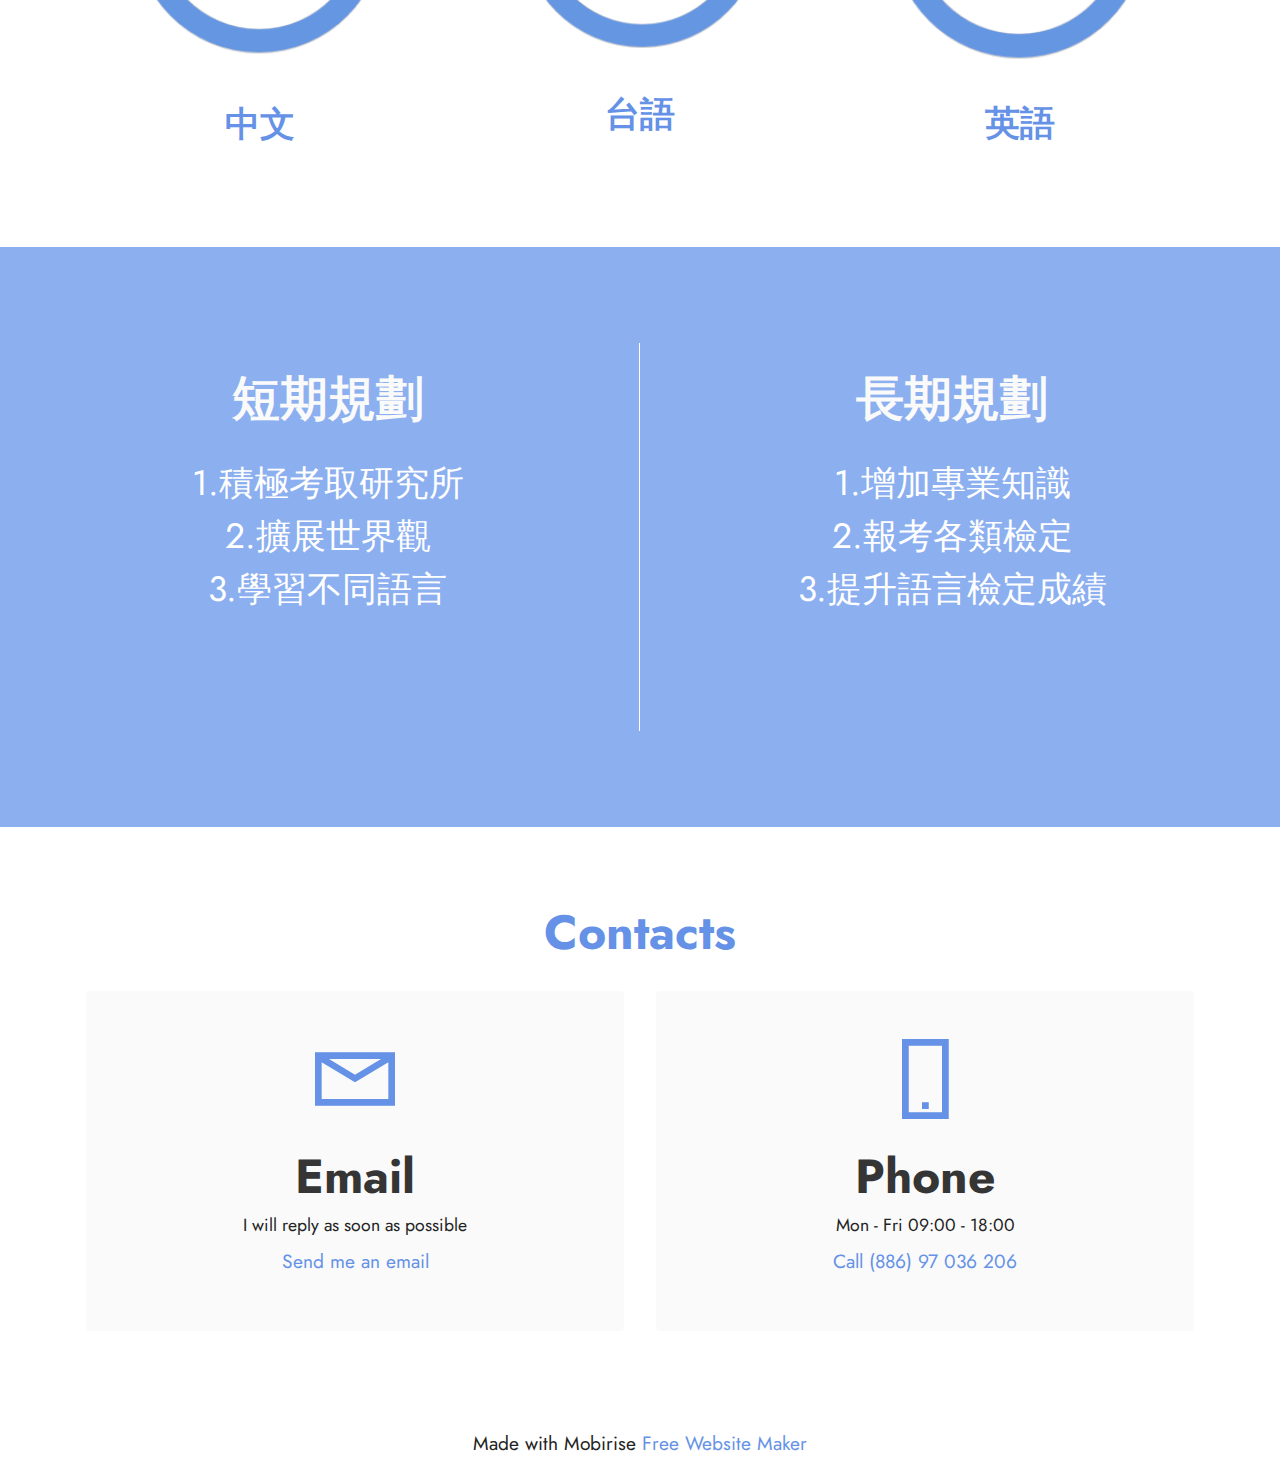
==== commit 905f42b5: "Add files via upload" ====
--- a/page1.html
+++ b/page1.html
@@ -419,7 +419,7 @@
             </div>
         </div>
     </div>
-</section><section class="display-7" style="padding: 0;align-items: center;justify-content: center;flex-wrap: wrap;    align-content: center;display: flex;position: relative;height: 4rem;"><a href="https://mobiri.se/2889180" style="flex: 1 1;height: 4rem;position: absolute;width: 100%;z-index: 1;"><img alt="" style="height: 4rem;" src="[data-uri]"></a><p style="margin: 0;text-align: center;" class="display-7">Built with Mobirise &#8204;</p><a style="z-index:1" href="https://mobirise.com/html-builder.html">Free HTML Maker</a></section><script src="assets/bootstrap/js/bootstrap.bundle.min.js"></script>  <script src="assets/smoothscroll/smooth-scroll.js"></script>  <script src="assets/ytplayer/index.js"></script>  <script src="assets/dropdown/js/navbar-dropdown.js"></script>  <script src="assets/embla/embla.min.js"></script>  <script src="assets/embla/script.js"></script>  <script src="assets/theme/js/script.js"></script>  
+</section><section class="display-7" style="padding: 0;align-items: center;justify-content: center;flex-wrap: wrap;    align-content: center;display: flex;position: relative;height: 4rem;"><a href="https://mobiri.se/2889180" style="flex: 1 1;height: 4rem;position: absolute;width: 100%;z-index: 1;"><img alt="" style="height: 4rem;" src="[data-uri]"></a><p style="margin: 0;text-align: center;" class="display-7">Made with Mobirise &#8204;</p><a style="z-index:1" href="https://mobirise.com/website-maker.html">Free Website Maker</a></section><script src="assets/bootstrap/js/bootstrap.bundle.min.js"></script>  <script src="assets/smoothscroll/smooth-scroll.js"></script>  <script src="assets/ytplayer/index.js"></script>  <script src="assets/dropdown/js/navbar-dropdown.js"></script>  <script src="assets/embla/embla.min.js"></script>  <script src="assets/embla/script.js"></script>  <script src="assets/theme/js/script.js"></script>  
   
   
 </body>
--- a/assets/mobirise/css/mbr-additional.css
+++ b/assets/mobirise/css/mbr-additional.css
@@ -726,16 +726,16 @@
 .cid-tkDQGgTEKh .mbr-section-btn {
   color: #8caff0;
 }
-.cid-tkDehITbAf {
+.cid-tkYSabjMSg {
   z-index: 1000;
   width: 100%;
   position: relative;
   min-height: 60px;
 }
-.cid-tkDehITbAf nav.navbar {
+.cid-tkYSabjMSg nav.navbar {
   position: fixed;
 }
-.cid-tkDehITbAf .dropdown-item:before {
+.cid-tkYSabjMSg .dropdown-item:before {
   font-family: Moririse2 !important;
   content: "\e966";
   display: inline-block;
@@ -752,124 +752,124 @@
   transform: scale(0, 1);
   transition: all 0.25s ease-in-out;
 }
-.cid-tkDehITbAf .dropdown-menu {
+.cid-tkYSabjMSg .dropdown-menu {
   padding: 0;
   border-radius: 4px;
   box-shadow: 0 1px 3px 0 rgba(0, 0, 0, 0.1);
 }
-.cid-tkDehITbAf .dropdown-item {
+.cid-tkYSabjMSg .dropdown-item {
   border-bottom: 1px solid #e6e6e6;
 }
-.cid-tkDehITbAf .dropdown-item:hover,
-.cid-tkDehITbAf .dropdown-item:focus {
+.cid-tkYSabjMSg .dropdown-item:hover,
+.cid-tkYSabjMSg .dropdown-item:focus {
   background: #6592e6 !important;
   color: white !important;
 }
-.cid-tkDehITbAf .dropdown-item:hover span {
+.cid-tkYSabjMSg .dropdown-item:hover span {
   color: white;
 }
-.cid-tkDehITbAf .dropdown-item:first-child {
+.cid-tkYSabjMSg .dropdown-item:first-child {
   border-top-left-radius: 4px;
   border-top-right-radius: 4px;
 }
-.cid-tkDehITbAf .dropdown-item:last-child {
+.cid-tkYSabjMSg .dropdown-item:last-child {
   border-bottom: none;
   border-bottom-left-radius: 4px;
   border-bottom-right-radius: 4px;
 }
-.cid-tkDehITbAf .nav-dropdown .link {
+.cid-tkYSabjMSg .nav-dropdown .link {
   padding: 0 0.3em !important;
   margin: 0.667em 1em !important;
 }
-.cid-tkDehITbAf .nav-dropdown .link.dropdown-toggle::after {
+.cid-tkYSabjMSg .nav-dropdown .link.dropdown-toggle::after {
   margin-left: 0.5rem;
   margin-top: 0.2rem;
 }
-.cid-tkDehITbAf .nav-link {
+.cid-tkYSabjMSg .nav-link {
   position: relative;
 }
-.cid-tkDehITbAf .container {
+.cid-tkYSabjMSg .container {
   display: flex;
   margin: auto;
 }
 @media (min-width: 992px) {
-  .cid-tkDehITbAf .container {
+  .cid-tkYSabjMSg .container {
     flex-wrap: nowrap;
   }
 }
-.cid-tkDehITbAf .iconfont-wrapper {
+.cid-tkYSabjMSg .iconfont-wrapper {
   color: #000000 !important;
   font-size: 1.5rem;
   padding-right: 0.5rem;
 }
-.cid-tkDehITbAf .dropdown-menu,
-.cid-tkDehITbAf .navbar.opened {
+.cid-tkYSabjMSg .dropdown-menu,
+.cid-tkYSabjMSg .navbar.opened {
   background: #ffffff !important;
 }
-.cid-tkDehITbAf .nav-item:focus,
-.cid-tkDehITbAf .nav-link:focus {
+.cid-tkYSabjMSg .nav-item:focus,
+.cid-tkYSabjMSg .nav-link:focus {
   outline: none;
 }
-.cid-tkDehITbAf .dropdown .dropdown-menu .dropdown-item {
+.cid-tkYSabjMSg .dropdown .dropdown-menu .dropdown-item {
   width: auto;
   transition: all 0.25s ease-in-out;
 }
-.cid-tkDehITbAf .dropdown .dropdown-menu .dropdown-item::after {
+.cid-tkYSabjMSg .dropdown .dropdown-menu .dropdown-item::after {
   right: 0.5rem;
 }
-.cid-tkDehITbAf .dropdown .dropdown-menu .dropdown-item .mbr-iconfont {
+.cid-tkYSabjMSg .dropdown .dropdown-menu .dropdown-item .mbr-iconfont {
   margin-right: 0.5rem;
   vertical-align: sub;
 }
-.cid-tkDehITbAf .dropdown .dropdown-menu .dropdown-item .mbr-iconfont:before {
+.cid-tkYSabjMSg .dropdown .dropdown-menu .dropdown-item .mbr-iconfont:before {
   display: inline-block;
   transform: scale(1, 1);
   transition: all 0.25s ease-in-out;
 }
-.cid-tkDehITbAf .collapsed .dropdown-menu .dropdown-item:before {
+.cid-tkYSabjMSg .collapsed .dropdown-menu .dropdown-item:before {
   display: none;
 }
-.cid-tkDehITbAf .collapsed .dropdown .dropdown-menu .dropdown-item {
+.cid-tkYSabjMSg .collapsed .dropdown .dropdown-menu .dropdown-item {
   padding: 0.235em 1.5em 0.235em 1.5em !important;
   transition: none;
   margin: 0 !important;
 }
-.cid-tkDehITbAf .navbar {
+.cid-tkYSabjMSg .navbar {
   min-height: 70px;
   transition: all 0.3s;
   border-bottom: 1px solid transparent;
   box-shadow: 0 1px 3px 0 rgba(0, 0, 0, 0.1);
   background: #ffffff;
 }
-.cid-tkDehITbAf .navbar.opened {
+.cid-tkYSabjMSg .navbar.opened {
   transition: all 0.3s;
 }
-.cid-tkDehITbAf .navbar .dropdown-item {
+.cid-tkYSabjMSg .navbar .dropdown-item {
   padding: 0.5rem 1.8rem;
 }
-.cid-tkDehITbAf .navbar .navbar-logo img {
+.cid-tkYSabjMSg .navbar .navbar-logo img {
   width: auto;
 }
-.cid-tkDehITbAf .navbar .navbar-collapse {
+.cid-tkYSabjMSg .navbar .navbar-collapse {
   justify-content: flex-end;
   z-index: 1;
 }
-.cid-tkDehITbAf .navbar.collapsed {
+.cid-tkYSabjMSg .navbar.collapsed {
   justify-content: center;
 }
-.cid-tkDehITbAf .navbar.collapsed .nav-item .nav-link::before {
+.cid-tkYSabjMSg .navbar.collapsed .nav-item .nav-link::before {
   display: none;
 }
-.cid-tkDehITbAf .navbar.collapsed.opened .dropdown-menu {
+.cid-tkYSabjMSg .navbar.collapsed.opened .dropdown-menu {
   top: 0;
 }
-.cid-tkDehITbAf .navbar.collapsed .dropdown-menu .dropdown-submenu {
+.cid-tkYSabjMSg .navbar.collapsed .dropdown-menu .dropdown-submenu {
   left: 0 !important;
 }
-.cid-tkDehITbAf .navbar.collapsed .dropdown-menu .dropdown-item:after {
+.cid-tkYSabjMSg .navbar.collapsed .dropdown-menu .dropdown-item:after {
   right: auto;
 }
-.cid-tkDehITbAf .navbar.collapsed .dropdown-menu .dropdown-toggle[data-toggle="dropdown-submenu"]:after {
+.cid-tkYSabjMSg .navbar.collapsed .dropdown-menu .dropdown-toggle[data-toggle="dropdown-submenu"]:after {
   margin-left: 0.5rem;
   margin-top: 0.2rem;
   border-top: 0.35em solid;
@@ -878,33 +878,33 @@
   border-bottom: 0;
   top: 41%;
 }
-.cid-tkDehITbAf .navbar.collapsed ul.navbar-nav li {
+.cid-tkYSabjMSg .navbar.collapsed ul.navbar-nav li {
   margin: auto;
 }
-.cid-tkDehITbAf .navbar.collapsed .dropdown-menu .dropdown-item {
+.cid-tkYSabjMSg .navbar.collapsed .dropdown-menu .dropdown-item {
   padding: 0.25rem 1.5rem;
   text-align: center;
 }
-.cid-tkDehITbAf .navbar.collapsed .icons-menu {
+.cid-tkYSabjMSg .navbar.collapsed .icons-menu {
   padding-left: 0;
   padding-right: 0;
   padding-top: 0.5rem;
   padding-bottom: 0.5rem;
 }
 @media (max-width: 991px) {
-  .cid-tkDehITbAf .navbar .nav-item .nav-link::before {
+  .cid-tkYSabjMSg .navbar .nav-item .nav-link::before {
     display: none;
   }
-  .cid-tkDehITbAf .navbar.opened .dropdown-menu {
+  .cid-tkYSabjMSg .navbar.opened .dropdown-menu {
     top: 0;
   }
-  .cid-tkDehITbAf .navbar .dropdown-menu .dropdown-submenu {
+  .cid-tkYSabjMSg .navbar .dropdown-menu .dropdown-submenu {
     left: 0 !important;
   }
-  .cid-tkDehITbAf .navbar .dropdown-menu .dropdown-item:after {
+  .cid-tkYSabjMSg .navbar .dropdown-menu .dropdown-item:after {
     right: auto;
   }
-  .cid-tkDehITbAf .navbar .dropdown-menu .dropdown-toggle[data-toggle="dropdown-submenu"]:after {
+  .cid-tkYSabjMSg .navbar .dropdown-menu .dropdown-toggle[data-toggle="dropdown-submenu"]:after {
     margin-left: 0.5rem;
     margin-top: 0.2rem;
     border-top: 0.35em solid;
@@ -913,47 +913,47 @@
     border-bottom: 0;
     top: 40%;
   }
-  .cid-tkDehITbAf .navbar .navbar-logo img {
+  .cid-tkYSabjMSg .navbar .navbar-logo img {
     height: 3rem !important;
   }
-  .cid-tkDehITbAf .navbar ul.navbar-nav li {
+  .cid-tkYSabjMSg .navbar ul.navbar-nav li {
     margin: auto;
   }
-  .cid-tkDehITbAf .navbar .dropdown-menu .dropdown-item {
+  .cid-tkYSabjMSg .navbar .dropdown-menu .dropdown-item {
     padding: 0.25rem 1.5rem !important;
     text-align: center;
   }
-  .cid-tkDehITbAf .navbar .navbar-brand {
+  .cid-tkYSabjMSg .navbar .navbar-brand {
     flex-shrink: initial;
     flex-basis: auto;
     word-break: break-word;
     padding-right: 2rem;
   }
-  .cid-tkDehITbAf .navbar .navbar-toggler {
+  .cid-tkYSabjMSg .navbar .navbar-toggler {
     flex-basis: auto;
   }
-  .cid-tkDehITbAf .navbar .icons-menu {
+  .cid-tkYSabjMSg .navbar .icons-menu {
     padding-left: 0;
     padding-top: 0.5rem;
     padding-bottom: 0.5rem;
   }
 }
 @media (max-width: 991px) and (max-width: 767px) {
-  .cid-tkDehITbAf .navbar .navbar-brand {
+  .cid-tkYSabjMSg .navbar .navbar-brand {
     width: calc(100% - 31px);
   }
 }
-.cid-tkDehITbAf .navbar.navbar-short {
+.cid-tkYSabjMSg .navbar.navbar-short {
   min-height: 60px;
 }
-.cid-tkDehITbAf .navbar.navbar-short .navbar-logo img {
+.cid-tkYSabjMSg .navbar.navbar-short .navbar-logo img {
   height: 2.5rem !important;
 }
-.cid-tkDehITbAf .navbar.navbar-short .navbar-brand {
+.cid-tkYSabjMSg .navbar.navbar-short .navbar-brand {
   min-height: 60px;
   padding: 0;
 }
-.cid-tkDehITbAf .navbar-brand {
+.cid-tkYSabjMSg .navbar-brand {
   min-height: 70px;
   flex-shrink: 0;
   align-items: center;
@@ -963,44 +963,44 @@
   word-break: break-word;
   z-index: 1;
 }
-.cid-tkDehITbAf .navbar-brand .navbar-caption {
+.cid-tkYSabjMSg .navbar-brand .navbar-caption {
   line-height: inherit !important;
 }
-.cid-tkDehITbAf .navbar-brand .navbar-logo a {
+.cid-tkYSabjMSg .navbar-brand .navbar-logo a {
   outline: none;
 }
-.cid-tkDehITbAf .dropdown-item.active,
-.cid-tkDehITbAf .dropdown-item:active {
+.cid-tkYSabjMSg .dropdown-item.active,
+.cid-tkYSabjMSg .dropdown-item:active {
   background-color: transparent;
 }
-.cid-tkDehITbAf .navbar-expand-lg .navbar-nav .nav-link {
+.cid-tkYSabjMSg .navbar-expand-lg .navbar-nav .nav-link {
   padding: 0;
 }
-.cid-tkDehITbAf .nav-dropdown .link.dropdown-toggle {
+.cid-tkYSabjMSg .nav-dropdown .link.dropdown-toggle {
   margin-right: 1.667em;
 }
-.cid-tkDehITbAf .nav-dropdown .link.dropdown-toggle[aria-expanded="true"] {
+.cid-tkYSabjMSg .nav-dropdown .link.dropdown-toggle[aria-expanded="true"] {
   margin-right: 0;
   padding: 0.667em 1.667em;
 }
-.cid-tkDehITbAf .navbar.navbar-expand-lg .dropdown .dropdown-menu {
+.cid-tkYSabjMSg .navbar.navbar-expand-lg .dropdown .dropdown-menu {
   background: #ffffff;
 }
-.cid-tkDehITbAf .navbar.navbar-expand-lg .dropdown .dropdown-menu .dropdown-submenu {
+.cid-tkYSabjMSg .navbar.navbar-expand-lg .dropdown .dropdown-menu .dropdown-submenu {
   margin: 0;
   left: 100%;
 }
-.cid-tkDehITbAf .navbar .dropdown.open > .dropdown-menu {
+.cid-tkYSabjMSg .navbar .dropdown.open > .dropdown-menu {
   display: block;
 }
-.cid-tkDehITbAf ul.navbar-nav {
+.cid-tkYSabjMSg ul.navbar-nav {
   flex-wrap: wrap;
 }
-.cid-tkDehITbAf .navbar-buttons {
+.cid-tkYSabjMSg .navbar-buttons {
   text-align: center;
   min-width: 170px;
 }
-.cid-tkDehITbAf button.navbar-toggler {
+.cid-tkYSabjMSg button.navbar-toggler {
   outline: none;
   width: 31px;
   height: 20px;
@@ -1009,7 +1009,7 @@
   position: relative;
   align-self: center;
 }
-.cid-tkDehITbAf button.navbar-toggler .hamburger span {
+.cid-tkYSabjMSg button.navbar-toggler .hamburger span {
   position: absolute;
   right: 0;
   width: 30px;
@@ -1017,54 +1017,54 @@
   border-right: 5px;
   background-color: #000000;
 }
-.cid-tkDehITbAf button.navbar-toggler .hamburger span:nth-child(1) {
+.cid-tkYSabjMSg button.navbar-toggler .hamburger span:nth-child(1) {
   top: 0;
   transition: all 0.2s;
 }
-.cid-tkDehITbAf button.navbar-toggler .hamburger span:nth-child(2) {
+.cid-tkYSabjMSg button.navbar-toggler .hamburger span:nth-child(2) {
   top: 8px;
   transition: all 0.15s;
 }
-.cid-tkDehITbAf button.navbar-toggler .hamburger span:nth-child(3) {
+.cid-tkYSabjMSg button.navbar-toggler .hamburger span:nth-child(3) {
   top: 8px;
   transition: all 0.15s;
 }
-.cid-tkDehITbAf button.navbar-toggler .hamburger span:nth-child(4) {
+.cid-tkYSabjMSg button.navbar-toggler .hamburger span:nth-child(4) {
   top: 16px;
   transition: all 0.2s;
 }
-.cid-tkDehITbAf nav.opened .hamburger span:nth-child(1) {
+.cid-tkYSabjMSg nav.opened .hamburger span:nth-child(1) {
   top: 8px;
   width: 0;
   opacity: 0;
   right: 50%;
   transition: all 0.2s;
 }
-.cid-tkDehITbAf nav.opened .hamburger span:nth-child(2) {
+.cid-tkYSabjMSg nav.opened .hamburger span:nth-child(2) {
   transform: rotate(45deg);
   transition: all 0.25s;
 }
-.cid-tkDehITbAf nav.opened .hamburger span:nth-child(3) {
+.cid-tkYSabjMSg nav.opened .hamburger span:nth-child(3) {
   transform: rotate(-45deg);
   transition: all 0.25s;
 }
-.cid-tkDehITbAf nav.opened .hamburger span:nth-child(4) {
+.cid-tkYSabjMSg nav.opened .hamburger span:nth-child(4) {
   top: 8px;
   width: 0;
   opacity: 0;
   right: 50%;
   transition: all 0.2s;
 }
-.cid-tkDehITbAf .navbar-dropdown {
+.cid-tkYSabjMSg .navbar-dropdown {
   padding: 0 1rem;
   position: fixed;
 }
-.cid-tkDehITbAf a.nav-link {
+.cid-tkYSabjMSg a.nav-link {
   display: flex;
   align-items: center;
   justify-content: center;
 }
-.cid-tkDehITbAf .icons-menu {
+.cid-tkYSabjMSg .icons-menu {
   flex-wrap: nowrap;
   display: flex;
   justify-content: center;
@@ -1074,28 +1074,28 @@
   text-align: center;
 }
 @media screen and (-ms-high-contrast: active), (-ms-high-contrast: none) {
-  .cid-tkDehITbAf .navbar {
+  .cid-tkYSabjMSg .navbar {
     height: 70px;
   }
-  .cid-tkDehITbAf .navbar.opened {
+  .cid-tkYSabjMSg .navbar.opened {
     height: auto;
   }
-  .cid-tkDehITbAf .nav-item .nav-link:hover::before {
+  .cid-tkYSabjMSg .nav-item .nav-link:hover::before {
     width: 175%;
     max-width: calc(100% + 2rem);
     left: -1rem;
   }
 }
-.cid-tkDehITbAf {
+.cid-tkYSabjMSg {
   z-index: 1000;
   width: 100%;
   position: relative;
   min-height: 60px;
 }
-.cid-tkDehITbAf nav.navbar {
+.cid-tkYSabjMSg nav.navbar {
   position: fixed;
 }
-.cid-tkDehITbAf .dropdown-item:before {
+.cid-tkYSabjMSg .dropdown-item:before {
   font-family: Moririse2 !important;
   content: "\e966";
   display: inline-block;
@@ -1112,124 +1112,124 @@
   transform: scale(0, 1);
   transition: all 0.25s ease-in-out;
 }
-.cid-tkDehITbAf .dropdown-menu {
+.cid-tkYSabjMSg .dropdown-menu {
   padding: 0;
   border-radius: 4px;
   box-shadow: 0 1px 3px 0 rgba(0, 0, 0, 0.1);
 }
-.cid-tkDehITbAf .dropdown-item {
+.cid-tkYSabjMSg .dropdown-item {
   border-bottom: 1px solid #e6e6e6;
 }
-.cid-tkDehITbAf .dropdown-item:hover,
-.cid-tkDehITbAf .dropdown-item:focus {
+.cid-tkYSabjMSg .dropdown-item:hover,
+.cid-tkYSabjMSg .dropdown-item:focus {
   background: #6592e6 !important;
   color: white !important;
 }
-.cid-tkDehITbAf .dropdown-item:hover span {
+.cid-tkYSabjMSg .dropdown-item:hover span {
   color: white;
 }
-.cid-tkDehITbAf .dropdown-item:first-child {
+.cid-tkYSabjMSg .dropdown-item:first-child {
   border-top-left-radius: 4px;
   border-top-right-radius: 4px;
 }
-.cid-tkDehITbAf .dropdown-item:last-child {
+.cid-tkYSabjMSg .dropdown-item:last-child {
   border-bottom: none;
   border-bottom-left-radius: 4px;
   border-bottom-right-radius: 4px;
 }
-.cid-tkDehITbAf .nav-dropdown .link {
+.cid-tkYSabjMSg .nav-dropdown .link {
   padding: 0 0.3em !important;
   margin: 0.667em 1em !important;
 }
-.cid-tkDehITbAf .nav-dropdown .link.dropdown-toggle::after {
+.cid-tkYSabjMSg .nav-dropdown .link.dropdown-toggle::after {
   margin-left: 0.5rem;
   margin-top: 0.2rem;
 }
-.cid-tkDehITbAf .nav-link {
+.cid-tkYSabjMSg .nav-link {
   position: relative;
 }
-.cid-tkDehITbAf .container {
+.cid-tkYSabjMSg .container {
   display: flex;
   margin: auto;
 }
 @media (min-width: 992px) {
-  .cid-tkDehITbAf .container {
+  .cid-tkYSabjMSg .container {
     flex-wrap: nowrap;
   }
 }
-.cid-tkDehITbAf .iconfont-wrapper {
+.cid-tkYSabjMSg .iconfont-wrapper {
   color: #000000 !important;
   font-size: 1.5rem;
   padding-right: 0.5rem;
 }
-.cid-tkDehITbAf .dropdown-menu,
-.cid-tkDehITbAf .navbar.opened {
+.cid-tkYSabjMSg .dropdown-menu,
+.cid-tkYSabjMSg .navbar.opened {
   background: #ffffff !important;
 }
-.cid-tkDehITbAf .nav-item:focus,
-.cid-tkDehITbAf .nav-link:focus {
+.cid-tkYSabjMSg .nav-item:focus,
+.cid-tkYSabjMSg .nav-link:focus {
   outline: none;
 }
-.cid-tkDehITbAf .dropdown .dropdown-menu .dropdown-item {
+.cid-tkYSabjMSg .dropdown .dropdown-menu .dropdown-item {
   width: auto;
   transition: all 0.25s ease-in-out;
 }
-.cid-tkDehITbAf .dropdown .dropdown-menu .dropdown-item::after {
+.cid-tkYSabjMSg .dropdown .dropdown-menu .dropdown-item::after {
   right: 0.5rem;
 }
-.cid-tkDehITbAf .dropdown .dropdown-menu .dropdown-item .mbr-iconfont {
+.cid-tkYSabjMSg .dropdown .dropdown-menu .dropdown-item .mbr-iconfont {
   margin-right: 0.5rem;
   vertical-align: sub;
 }
-.cid-tkDehITbAf .dropdown .dropdown-menu .dropdown-item .mbr-iconfont:before {
+.cid-tkYSabjMSg .dropdown .dropdown-menu .dropdown-item .mbr-iconfont:before {
   display: inline-block;
   transform: scale(1, 1);
   transition: all 0.25s ease-in-out;
 }
-.cid-tkDehITbAf .collapsed .dropdown-menu .dropdown-item:before {
+.cid-tkYSabjMSg .collapsed .dropdown-menu .dropdown-item:before {
   display: none;
 }
-.cid-tkDehITbAf .collapsed .dropdown .dropdown-menu .dropdown-item {
+.cid-tkYSabjMSg .collapsed .dropdown .dropdown-menu .dropdown-item {
   padding: 0.235em 1.5em 0.235em 1.5em !important;
   transition: none;
   margin: 0 !important;
 }
-.cid-tkDehITbAf .navbar {
+.cid-tkYSabjMSg .navbar {
   min-height: 70px;
   transition: all 0.3s;
   border-bottom: 1px solid transparent;
   box-shadow: 0 1px 3px 0 rgba(0, 0, 0, 0.1);
   background: #ffffff;
 }
-.cid-tkDehITbAf .navbar.opened {
+.cid-tkYSabjMSg .navbar.opened {
   transition: all 0.3s;
 }
-.cid-tkDehITbAf .navbar .dropdown-item {
+.cid-tkYSabjMSg .navbar .dropdown-item {
   padding: 0.5rem 1.8rem;
 }
-.cid-tkDehITbAf .navbar .navbar-logo img {
+.cid-tkYSabjMSg .navbar .navbar-logo img {
   width: auto;
 }
-.cid-tkDehITbAf .navbar .navbar-collapse {
+.cid-tkYSabjMSg .navbar .navbar-collapse {
   justify-content: flex-end;
   z-index: 1;
 }
-.cid-tkDehITbAf .navbar.collapsed {
+.cid-tkYSabjMSg .navbar.collapsed {
   justify-content: center;
 }
-.cid-tkDehITbAf .navbar.collapsed .nav-item .nav-link::before {
+.cid-tkYSabjMSg .navbar.collapsed .nav-item .nav-link::before {
   display: none;
 }
-.cid-tkDehITbAf .navbar.collapsed.opened .dropdown-menu {
+.cid-tkYSabjMSg .navbar.collapsed.opened .dropdown-menu {
   top: 0;
 }
-.cid-tkDehITbAf .navbar.collapsed .dropdown-menu .dropdown-submenu {
+.cid-tkYSabjMSg .navbar.collapsed .dropdown-menu .dropdown-submenu {
   left: 0 !important;
 }
-.cid-tkDehITbAf .navbar.collapsed .dropdown-menu .dropdown-item:after {
+.cid-tkYSabjMSg .navbar.collapsed .dropdown-menu .dropdown-item:after {
   right: auto;
 }
-.cid-tkDehITbAf .navbar.collapsed .dropdown-menu .dropdown-toggle[data-toggle="dropdown-submenu"]:after {
+.cid-tkYSabjMSg .navbar.collapsed .dropdown-menu .dropdown-toggle[data-toggle="dropdown-submenu"]:after {
   margin-left: 0.5rem;
   margin-top: 0.2rem;
   border-top: 0.35em solid;
@@ -1238,33 +1238,33 @@
   border-bottom: 0;
   top: 41%;
 }
-.cid-tkDehITbAf .navbar.collapsed ul.navbar-nav li {
+.cid-tkYSabjMSg .navbar.collapsed ul.navbar-nav li {
   margin: auto;
 }
-.cid-tkDehITbAf .navbar.collapsed .dropdown-menu .dropdown-item {
+.cid-tkYSabjMSg .navbar.collapsed .dropdown-menu .dropdown-item {
   padding: 0.25rem 1.5rem;
   text-align: center;
 }
-.cid-tkDehITbAf .navbar.collapsed .icons-menu {
+.cid-tkYSabjMSg .navbar.collapsed .icons-menu {
   padding-left: 0;
   padding-right: 0;
   padding-top: 0.5rem;
   padding-bottom: 0.5rem;
 }
 @media (max-width: 991px) {
-  .cid-tkDehITbAf .navbar .nav-item .nav-link::before {
+  .cid-tkYSabjMSg .navbar .nav-item .nav-link::before {
     display: none;
   }
-  .cid-tkDehITbAf .navbar.opened .dropdown-menu {
+  .cid-tkYSabjMSg .navbar.opened .dropdown-menu {
     top: 0;
   }
-  .cid-tkDehITbAf .navbar .dropdown-menu .dropdown-submenu {
+  .cid-tkYSabjMSg .navbar .dropdown-menu .dropdown-submenu {
     left: 0 !important;
   }
-  .cid-tkDehITbAf .navbar .dropdown-menu .dropdown-item:after {
+  .cid-tkYSabjMSg .navbar .dropdown-menu .dropdown-item:after {
     right: auto;
   }
-  .cid-tkDehITbAf .navbar .dropdown-menu .dropdown-toggle[data-toggle="dropdown-submenu"]:after {
+  .cid-tkYSabjMSg .navbar .dropdown-menu .dropdown-toggle[data-toggle="dropdown-submenu"]:after {
     margin-left: 0.5rem;
     margin-top: 0.2rem;
     border-top: 0.35em solid;
@@ -1273,47 +1273,47 @@
     border-bottom: 0;
     top: 40%;
   }
-  .cid-tkDehITbAf .navbar .navbar-logo img {
+  .cid-tkYSabjMSg .navbar .navbar-logo img {
     height: 3rem !important;
   }
-  .cid-tkDehITbAf .navbar ul.navbar-nav li {
+  .cid-tkYSabjMSg .navbar ul.navbar-nav li {
     margin: auto;
   }
-  .cid-tkDehITbAf .navbar .dropdown-menu .dropdown-item {
+  .cid-tkYSabjMSg .navbar .dropdown-menu .dropdown-item {
     padding: 0.25rem 1.5rem !important;
     text-align: center;
   }
-  .cid-tkDehITbAf .navbar .navbar-brand {
+  .cid-tkYSabjMSg .navbar .navbar-brand {
     flex-shrink: initial;
     flex-basis: auto;
     word-break: break-word;
     padding-right: 2rem;
   }
-  .cid-tkDehITbAf .navbar .navbar-toggler {
+  .cid-tkYSabjMSg .navbar .navbar-toggler {
     flex-basis: auto;
   }
-  .cid-tkDehITbAf .navbar .icons-menu {
+  .cid-tkYSabjMSg .navbar .icons-menu {
     padding-left: 0;
     padding-top: 0.5rem;
     padding-bottom: 0.5rem;
   }
 }
 @media (max-width: 991px) and (max-width: 767px) {
-  .cid-tkDehITbAf .navbar .navbar-brand {
+  .cid-tkYSabjMSg .navbar .navbar-brand {
     width: calc(100% - 31px);
   }
 }
-.cid-tkDehITbAf .navbar.navbar-short {
+.cid-tkYSabjMSg .navbar.navbar-short {
   min-height: 60px;
 }
-.cid-tkDehITbAf .navbar.navbar-short .navbar-logo img {
+.cid-tkYSabjMSg .navbar.navbar-short .navbar-logo img {
   height: 2.5rem !important;
 }
-.cid-tkDehITbAf .navbar.navbar-short .navbar-brand {
+.cid-tkYSabjMSg .navbar.navbar-short .navbar-brand {
   min-height: 60px;
   padding: 0;
 }
-.cid-tkDehITbAf .navbar-brand {
+.cid-tkYSabjMSg .navbar-brand {
   min-height: 70px;
   flex-shrink: 0;
   align-items: center;
@@ -1323,44 +1323,44 @@
   word-break: break-word;
   z-index: 1;
 }
-.cid-tkDehITbAf .navbar-brand .navbar-caption {
+.cid-tkYSabjMSg .navbar-brand .navbar-caption {
   line-height: inherit !important;
 }
-.cid-tkDehITbAf .navbar-brand .navbar-logo a {
+.cid-tkYSabjMSg .navbar-brand .navbar-logo a {
   outline: none;
 }
-.cid-tkDehITbAf .dropdown-item.active,
-.cid-tkDehITbAf .dropdown-item:active {
+.cid-tkYSabjMSg .dropdown-item.active,
+.cid-tkYSabjMSg .dropdown-item:active {
   background-color: transparent;
 }
-.cid-tkDehITbAf .navbar-expand-lg .navbar-nav .nav-link {
+.cid-tkYSabjMSg .navbar-expand-lg .navbar-nav .nav-link {
   padding: 0;
 }
-.cid-tkDehITbAf .nav-dropdown .link.dropdown-toggle {
+.cid-tkYSabjMSg .nav-dropdown .link.dropdown-toggle {
   margin-right: 1.667em;
 }
-.cid-tkDehITbAf .nav-dropdown .link.dropdown-toggle[aria-expanded="true"] {
+.cid-tkYSabjMSg .nav-dropdown .link.dropdown-toggle[aria-expanded="true"] {
   margin-right: 0;
   padding: 0.667em 1.667em;
 }
-.cid-tkDehITbAf .navbar.navbar-expand-lg .dropdown .dropdown-menu {
+.cid-tkYSabjMSg .navbar.navbar-expand-lg .dropdown .dropdown-menu {
   background: #ffffff;
 }
-.cid-tkDehITbAf .navbar.navbar-expand-lg .dropdown .dropdown-menu .dropdown-submenu {
+.cid-tkYSabjMSg .navbar.navbar-expand-lg .dropdown .dropdown-menu .dropdown-submenu {
   margin: 0;
   left: 100%;
 }
-.cid-tkDehITbAf .navbar .dropdown.open > .dropdown-menu {
+.cid-tkYSabjMSg .navbar .dropdown.open > .dropdown-menu {
   display: block;
 }
-.cid-tkDehITbAf ul.navbar-nav {
+.cid-tkYSabjMSg ul.navbar-nav {
   flex-wrap: wrap;
 }
-.cid-tkDehITbAf .navbar-buttons {
+.cid-tkYSabjMSg .navbar-buttons {
   text-align: center;
   min-width: 170px;
 }
-.cid-tkDehITbAf button.navbar-toggler {
+.cid-tkYSabjMSg button.navbar-toggler {
   outline: none;
   width: 31px;
   height: 20px;
@@ -1369,7 +1369,7 @@
   position: relative;
   align-self: center;
 }
-.cid-tkDehITbAf button.navbar-toggler .hamburger span {
+.cid-tkYSabjMSg button.navbar-toggler .hamburger span {
   position: absolute;
   right: 0;
   width: 30px;
@@ -1377,54 +1377,54 @@
   border-right: 5px;
   background-color: #000000;
 }
-.cid-tkDehITbAf button.navbar-toggler .hamburger span:nth-child(1) {
+.cid-tkYSabjMSg button.navbar-toggler .hamburger span:nth-child(1) {
   top: 0;
   transition: all 0.2s;
 }
-.cid-tkDehITbAf button.navbar-toggler .hamburger span:nth-child(2) {
+.cid-tkYSabjMSg button.navbar-toggler .hamburger span:nth-child(2) {
   top: 8px;
   transition: all 0.15s;
 }
-.cid-tkDehITbAf button.navbar-toggler .hamburger span:nth-child(3) {
+.cid-tkYSabjMSg button.navbar-toggler .hamburger span:nth-child(3) {
   top: 8px;
   transition: all 0.15s;
 }
-.cid-tkDehITbAf button.navbar-toggler .hamburger span:nth-child(4) {
+.cid-tkYSabjMSg button.navbar-toggler .hamburger span:nth-child(4) {
   top: 16px;
   transition: all 0.2s;
 }
-.cid-tkDehITbAf nav.opened .hamburger span:nth-child(1) {
+.cid-tkYSabjMSg nav.opened .hamburger span:nth-child(1) {
   top: 8px;
   width: 0;
   opacity: 0;
   right: 50%;
   transition: all 0.2s;
 }
-.cid-tkDehITbAf nav.opened .hamburger span:nth-child(2) {
+.cid-tkYSabjMSg nav.opened .hamburger span:nth-child(2) {
   transform: rotate(45deg);
   transition: all 0.25s;
 }
-.cid-tkDehITbAf nav.opened .hamburger span:nth-child(3) {
+.cid-tkYSabjMSg nav.opened .hamburger span:nth-child(3) {
   transform: rotate(-45deg);
   transition: all 0.25s;
 }
-.cid-tkDehITbAf nav.opened .hamburger span:nth-child(4) {
+.cid-tkYSabjMSg nav.opened .hamburger span:nth-child(4) {
   top: 8px;
   width: 0;
   opacity: 0;
   right: 50%;
   transition: all 0.2s;
 }
-.cid-tkDehITbAf .navbar-dropdown {
+.cid-tkYSabjMSg .navbar-dropdown {
   padding: 0 1rem;
   position: fixed;
 }
-.cid-tkDehITbAf a.nav-link {
+.cid-tkYSabjMSg a.nav-link {
   display: flex;
   align-items: center;
   justify-content: center;
 }
-.cid-tkDehITbAf .icons-menu {
+.cid-tkYSabjMSg .icons-menu {
   flex-wrap: nowrap;
   display: flex;
   justify-content: center;
@@ -1434,13 +1434,13 @@
   text-align: center;
 }
 @media screen and (-ms-high-contrast: active), (-ms-high-contrast: none) {
-  .cid-tkDehITbAf .navbar {
+  .cid-tkYSabjMSg .navbar {
     height: 70px;
   }
-  .cid-tkDehITbAf .navbar.opened {
+  .cid-tkYSabjMSg .navbar.opened {
     height: auto;
   }
-  .cid-tkDehITbAf .nav-item .nav-link:hover::before {
+  .cid-tkYSabjMSg .nav-item .nav-link:hover::before {
     width: 175%;
     max-width: calc(100% + 2rem);
     left: -1rem;
@@ -1577,56 +1577,309 @@
 .cid-tkDHZDgCwd .mbr-timeline-title {
   color: #6592e6;
 }
-.cid-tkDJ7QemDJ {
+.cid-tkDHZDgCwd .mbr-text {
+  color: #353535;
+}
+.cid-tkDHZDgCwd .mbr-section-title {
+  color: #4479d9;
+}
+.cid-tkDHZDgCwd .mbr-timeline-date {
+  color: #353535;
+}
+.cid-tl1bzNBd48 {
+  padding-top: 5rem;
+  padding-bottom: 5rem;
+  background-color: #ffffff;
+}
+.cid-tl1bzNBd48 .mbr-fallback-image.disabled {
+  display: none;
+}
+.cid-tl1bzNBd48 .mbr-fallback-image {
+  display: block;
+  background-size: cover;
+  background-position: center center;
+  width: 100%;
+  height: 100%;
+  position: absolute;
+  top: 0;
+}
+.cid-tl1bzNBd48 ul {
+  list-style: none;
+  margin: 0;
+  padding-left: 2.5rem;
+}
+.cid-tl1bzNBd48 li {
+  position: relative;
+  margin-bottom: 1rem;
+}
+.cid-tl1bzNBd48 ul li::before {
+  position: absolute;
+  left: -1.6rem;
+  content: "\2022";
+  color: #6592e6;
+  font-weight: bold;
+  font-size: 2rem;
+  width: 1.6rem;
+}
+.cid-tkYTNtYfd3 {
   padding-top: 6rem;
   padding-bottom: 6rem;
-  background-color: #ffffff;
-}
-.cid-tkDJ7QemDJ img,
-.cid-tkDJ7QemDJ .item-img {
+  background-color: #dde9ff;
+}
+.cid-tkYTNtYfd3 img,
+.cid-tkYTNtYfd3 .item-img {
   width: 100%;
 }
-.cid-tkDJ7QemDJ .item:focus,
-.cid-tkDJ7QemDJ span:focus {
+.cid-tkYTNtYfd3 .item:focus,
+.cid-tkYTNtYfd3 span:focus {
   outline: none;
 }
-.cid-tkDJ7QemDJ .item {
-  cursor: pointer;
-  margin-bottom: 2rem;
-}
-.cid-tkDJ7QemDJ .item-wrapper {
+.cid-tkYTNtYfd3 .item-wrapper {
+  position: relative;
+}
+.cid-tkYTNtYfd3 .slide-content {
   position: relative;
   border-radius: 4px;
   background: #fafafa;
   height: 100%;
   display: flex;
+  overflow: hidden;
   flex-flow: column nowrap;
 }
 @media (min-width: 992px) {
-  .cid-tkDJ7QemDJ .item-wrapper .item-content {
+  .cid-tkYTNtYfd3 .slide-content .item-content {
+    padding: 2rem 2rem 0;
+  }
+  .cid-tkYTNtYfd3 .slide-content .item-footer {
+    padding: 0 2rem 2rem;
+  }
+}
+@media (max-width: 991px) {
+  .cid-tkYTNtYfd3 .slide-content .item-content {
+    padding: 1rem 1rem 0;
+  }
+  .cid-tkYTNtYfd3 .slide-content .item-footer {
+    padding: 0 1rem 1rem;
+  }
+}
+.cid-tkYTNtYfd3 .mbr-section-btn {
+  margin-top: auto !important;
+}
+.cid-tkYTNtYfd3 .mbr-section-title {
+  color: #353535;
+}
+.cid-tkYTNtYfd3 .mbr-text,
+.cid-tkYTNtYfd3 .mbr-section-btn {
+  text-align: left;
+}
+.cid-tkYTNtYfd3 .item-title {
+  text-align: left;
+}
+.cid-tkYTNtYfd3 .item-subtitle {
+  text-align: left;
+}
+.cid-tkYTNtYfd3 .embla__slide {
+  display: flex;
+  justify-content: center;
+  position: relative;
+  min-width: 410px;
+  max-width: 410px;
+}
+@media (max-width: 768px) {
+  .cid-tkYTNtYfd3 .embla__slide {
+    min-width: 70%;
+    max-width: initial;
+    margin-left: 1rem !important;
+    margin-right: 1rem !important;
+  }
+}
+.cid-tkYTNtYfd3 .embla__button--next,
+.cid-tkYTNtYfd3 .embla__button--prev {
+  display: flex;
+}
+.cid-tkYTNtYfd3 .embla__button {
+  top: 50%;
+  width: 60px;
+  height: 60px;
+  margin-top: -1.5rem;
+  font-size: 22px;
+  background-color: rgba(0, 0, 0, 0.5);
+  color: #fff;
+  border: 2px solid #fff;
+  border-radius: 50%;
+  transition: all 0.3s;
+  position: absolute;
+  display: flex;
+  justify-content: center;
+  align-items: center;
+}
+@media (max-width: 768px) {
+  .cid-tkYTNtYfd3 .embla__button {
+    display: none;
+  }
+}
+.cid-tkYTNtYfd3 .embla__button:disabled {
+  cursor: default;
+  display: none;
+}
+.cid-tkYTNtYfd3 .embla__button:hover {
+  background: #000;
+  color: rgba(255, 255, 255, 0.5);
+}
+.cid-tkYTNtYfd3 .embla__button.embla__button--prev {
+  left: 0;
+  margin-left: 2.5rem;
+}
+.cid-tkYTNtYfd3 .embla__button.embla__button--next {
+  right: 0;
+  margin-right: 2.5rem;
+}
+@media (max-width: 767px) {
+  .cid-tkYTNtYfd3 .embla__button {
+    top: auto;
+  }
+}
+.cid-tkYTNtYfd3 .embla {
+  position: relative;
+  width: 100%;
+}
+.cid-tkYTNtYfd3 .embla__viewport {
+  overflow: hidden;
+  width: 100%;
+}
+.cid-tkYTNtYfd3 .embla__viewport.is-draggable {
+  cursor: grab;
+}
+.cid-tkYTNtYfd3 .embla__viewport.is-dragging {
+  cursor: grabbing;
+}
+.cid-tkYTNtYfd3 .embla__container {
+  display: flex;
+  user-select: none;
+  -webkit-touch-callout: none;
+  -khtml-user-select: none;
+  -webkit-tap-highlight-color: transparent;
+}
+.cid-tl0LcXI8gO {
+  padding-top: 5rem;
+  padding-bottom: 4rem;
+  background: #ffffff;
+}
+.cid-tl0LcXI8gO .mbr-fallback-image.disabled {
+  display: none;
+}
+.cid-tl0LcXI8gO .mbr-fallback-image {
+  display: block;
+  background-size: cover;
+  background-position: center center;
+  width: 100%;
+  height: 100%;
+  position: absolute;
+  top: 0;
+}
+.cid-tl0LcXI8gO .team-card {
+  margin-bottom: 2rem;
+  transition: all 0.3s;
+}
+.cid-tl0LcXI8gO .team-card:hover {
+  transform: translateY(-10px);
+}
+.cid-tl0LcXI8gO .card-wrap {
+  background: #ffffff;
+  border-radius: 4px;
+}
+@media (max-width: 991px) {
+  .cid-tl0LcXI8gO .card-wrap {
+    margin-bottom: 2rem;
+  }
+}
+.cid-tl0LcXI8gO .card-wrap .image-wrap img {
+  width: 100%;
+}
+@media (min-width: 768px) {
+  .cid-tl0LcXI8gO .card-wrap .content-wrap {
     padding: 2rem;
   }
 }
+@media (max-width: 767px) {
+  .cid-tl0LcXI8gO .card-wrap .content-wrap {
+    padding: 1rem;
+  }
+}
+.cid-tl0LcXI8gO .social-row {
+  text-align: center;
+}
+.cid-tl0LcXI8gO .social-row .soc-item {
+  display: inline-block;
+  text-align: center;
+  border-radius: 50%;
+  margin-right: 0.6rem;
+  margin-bottom: 1rem;
+  padding: 0.5rem;
+  border: 2px solid #6592e6;
+  transition: all 0.3s;
+}
+.cid-tl0LcXI8gO .social-row .soc-item .mbr-iconfont {
+  transition: all 0.3s;
+  display: flex;
+  justify-content: center;
+  align-content: center;
+  color: #6592e6;
+  font-size: 1.5rem;
+}
+.cid-tl0LcXI8gO .social-row .soc-item:hover {
+  background-color: #6592e6;
+}
+.cid-tl0LcXI8gO .social-row .soc-item:hover .mbr-iconfont {
+  color: #ffffff;
+}
+.cid-tl0LcXI8gO .card-title,
+.cid-tl0LcXI8gO .social-row {
+  color: #353535;
+}
+.cid-tl0LcXI8gO .mbr-section-title {
+  color: #6592e6;
+}
+.cid-tkYUTfTSlJ {
+  padding-top: 6rem;
+  padding-bottom: 6rem;
+  background-color: #8caff0;
+}
+.cid-tkYUTfTSlJ .mbr-fallback-image.disabled {
+  display: none;
+}
+.cid-tkYUTfTSlJ .mbr-fallback-image {
+  display: block;
+  background-size: cover;
+  background-position: center center;
+  width: 100%;
+  height: 100%;
+  position: absolute;
+  top: 0;
+}
+.cid-tkYUTfTSlJ .card {
+  border-radius: 0;
+}
+@media (min-width: 992px) {
+  .cid-tkYUTfTSlJ .card {
+    border-right: 1px solid white;
+  }
+}
 @media (max-width: 991px) {
-  .cid-tkDJ7QemDJ .item-wrapper .item-content {
-    padding: 1rem;
-  }
-}
-.cid-tkDJ7QemDJ .mbr-section-btn {
-  margin-top: auto !important;
-}
-.cid-tkDJ7QemDJ .mbr-section-title {
-  color: #232323;
-}
-.cid-tkDJ7QemDJ .mbr-text,
-.cid-tkDJ7QemDJ .mbr-section-btn {
-  text-align: left;
-}
-.cid-tkDJ7QemDJ .item-title {
-  text-align: left;
-}
-.cid-tkDJ7QemDJ .item-subtitle {
-  text-align: center;
+  .cid-tkYUTfTSlJ .card {
+    border-right: 0px;
+    border-bottom: 1px solid white;
+  }
+}
+.cid-tkYUTfTSlJ .wrapper {
+  padding: 30px 0;
+}
+.cid-tkYUTfTSlJ .mbr-section-title {
+  color: #fafafa;
+}
+.cid-tkYUTfTSlJ .mbr-text,
+.cid-tkYUTfTSlJ .mbr-section-btn {
+  color: #ffffff;
 }
 .cid-tkDJsAzrqV {
   padding-top: 5rem;
@@ -1666,3 +1919,1987 @@
     padding: 3rem 1rem;
   }
 }
+.cid-tkDJsAzrqV .link {
+  color: #6592e6;
+}
+.cid-tkDJsAzrqV .mbr-section-title {
+  color: #6592e6;
+}
+.cid-tkDJsAzrqV .card-title {
+  color: #353535;
+}
+.cid-tkYIA88yjX {
+  padding-top: 5rem;
+  padding-bottom: 5rem;
+  background-color: #ffffff;
+}
+@media (min-width: 992px) {
+  .cid-tkYIA88yjX .carousel {
+    min-height: 800px;
+  }
+  .cid-tkYIA88yjX .carousel img {
+    max-height: 800px;
+    object-fit: contain;
+  }
+}
+@media (max-width: 991px) and (min-width: 768px) {
+  .cid-tkYIA88yjX .carousel {
+    min-height: 520px;
+  }
+  .cid-tkYIA88yjX .carousel img {
+    max-height: 520px;
+    object-fit: contain;
+  }
+}
+@media (max-width: 767px) {
+  .cid-tkYIA88yjX .carousel {
+    min-height: 440px;
+  }
+  .cid-tkYIA88yjX .carousel img {
+    max-height: 440px;
+    object-fit: contain;
+  }
+  .cid-tkYIA88yjX .container .carousel-control {
+    margin-bottom: 0;
+  }
+  .cid-tkYIA88yjX .content-slider-wrap {
+    width: 100% !important;
+  }
+}
+.cid-tkYIA88yjX .carousel,
+.cid-tkYIA88yjX .carousel-inner {
+  display: flex;
+  align-items: center;
+}
+.cid-tkYIA88yjX .item-wrapper {
+  width: 100%;
+}
+.cid-tkYIA88yjX .carousel-caption {
+  bottom: 40px;
+}
+.cid-tkYIA88yjX .carousel-control:hover {
+  background: #1b1b1b;
+  color: #fff;
+  opacity: 1;
+}
+.cid-tkYIA88yjX .mobi-mbri-arrow-next {
+  margin-left: 5px;
+}
+.cid-tkYIA88yjX .mobi-mbri-arrow-prev {
+  margin-right: 5px;
+}
+.cid-tkYIA88yjX .container .carousel-indicators {
+  margin-bottom: 3px;
+}
+.cid-tkYIA88yjX .carousel-control {
+  top: 50%;
+  width: 60px;
+  height: 60px;
+  margin-top: -1.5rem;
+  font-size: 22px;
+  background-color: rgba(0, 0, 0, 0.5);
+  border: 2px solid #fff;
+  border-radius: 50%;
+  transition: all 0.3s;
+}
+.cid-tkYIA88yjX .carousel-control.carousel-control-prev {
+  left: 0;
+  margin-left: 2.5rem;
+}
+.cid-tkYIA88yjX .carousel-control.carousel-control-next {
+  right: 0;
+  margin-right: 2.5rem;
+}
+@media (max-width: 767px) {
+  .cid-tkYIA88yjX .carousel-control {
+    top: auto;
+    bottom: 1rem;
+  }
+}
+.cid-tkYIA88yjX .carousel-indicators {
+  position: absolute;
+  bottom: 0;
+  margin-bottom: 1.5rem !important;
+}
+.cid-tkYIA88yjX .carousel-indicators li {
+  max-width: 15px;
+  height: 15px;
+  width: 15px;
+  max-height: 15px;
+  margin: 3px;
+  background-color: rgba(0, 0, 0, 0.5);
+  border: 2px solid #fff;
+  border-radius: 50%;
+  opacity: 0.5;
+  transition: all 0.3s;
+}
+.cid-tkYIA88yjX .carousel-indicators li.active,
+.cid-tkYIA88yjX .carousel-indicators li:hover {
+  opacity: 0.9;
+}
+.cid-tkYIA88yjX .carousel-indicators li::after,
+.cid-tkYIA88yjX .carousel-indicators li::before {
+  content: none;
+}
+.cid-tkYIA88yjX .carousel-indicators.ie-fix {
+  left: 50%;
+  display: block;
+  width: 60%;
+  margin-left: -30%;
+  text-align: center;
+}
+@media (max-width: 768px) {
+  .cid-tkYIA88yjX .carousel-indicators {
+    display: none !important;
+  }
+}
+.cid-tkYBDocV1G {
+  padding-top: 6rem;
+  padding-bottom: 6rem;
+  background-color: #8caff0;
+}
+.cid-tkYBDocV1G .mbr-fallback-image.disabled {
+  display: none;
+}
+.cid-tkYBDocV1G .mbr-fallback-image {
+  display: block;
+  background-size: cover;
+  background-position: center center;
+  width: 100%;
+  height: 100%;
+  position: absolute;
+  top: 0;
+}
+.cid-tkYBDocV1G .item {
+  padding-bottom: 2rem;
+}
+.cid-tkYBDocV1G .item-wrapper {
+  position: relative;
+}
+.cid-tkYBDocV1G .item-wrapper .icon-wrapper {
+  pointer-events: none;
+  position: absolute;
+  width: 60px;
+  height: 60px;
+  font-size: 22px;
+  left: 50%;
+  top: 50%;
+  display: flex;
+  align-items: center;
+  justify-content: center;
+  border: 2px solid #ffffff;
+  border-radius: 50%;
+  opacity: 0;
+  color: #ffffff;
+  transform: translateX(-50%) translateY(-50%);
+  background-color: #1b1b1b;
+  transition: 0.2s;
+}
+.cid-tkYBDocV1G .item-wrapper:hover .icon-wrapper {
+  opacity: 0.7;
+}
+.cid-tkYBDocV1G .carousel-control,
+.cid-tkYBDocV1G .close {
+  background: #1b1b1b;
+}
+.cid-tkYBDocV1G .carousel-control-prev {
+  margin-left: 2.5rem;
+}
+.cid-tkYBDocV1G .carousel-control-prev span {
+  margin-right: 5px;
+}
+.cid-tkYBDocV1G .carousel-control-next {
+  margin-right: 2.5rem;
+}
+.cid-tkYBDocV1G .carousel-control-next span {
+  margin-left: 5px;
+}
+.cid-tkYBDocV1G .close {
+  position: fixed;
+  opacity: 0.5;
+  font-size: 22px;
+  font-weight: 300;
+  width: 60px;
+  height: 60px;
+  border-radius: 50%;
+  color: #fff;
+  top: 2.5rem;
+  right: 2.5rem;
+  border: 2px solid #fff;
+  text-shadow: none;
+  z-index: 5;
+  transition: opacity 0.3s ease;
+  font-family: 'Moririse2';
+  align-items: center;
+  justify-content: center;
+  display: flex;
+}
+.cid-tkYBDocV1G .close::before {
+  content: '\e91a';
+}
+.cid-tkYBDocV1G .close:hover {
+  opacity: 1;
+  background: #000;
+  color: #fff;
+}
+.cid-tkYBDocV1G .carousel-control {
+  display: flex;
+  top: 50%;
+  width: 60px;
+  height: 60px;
+  margin-top: -1.5rem;
+  font-size: 22px;
+  background-color: rgba(0, 0, 0, 0.5);
+  border: 2px solid #fff;
+  border-radius: 50%;
+  transition: all 0.3s;
+}
+.cid-tkYBDocV1G .carousel-control.carousel-control-prev {
+  left: 0;
+  margin-left: 2.5rem;
+}
+.cid-tkYBDocV1G .carousel-control.carousel-control-next {
+  right: 0;
+  margin-right: 2.5rem;
+}
+@media (max-width: 767px) {
+  .cid-tkYBDocV1G .carousel-control {
+    top: auto;
+    bottom: 1rem;
+  }
+}
+.cid-tkYBDocV1G .carousel-indicators {
+  position: absolute;
+  bottom: 0;
+  margin-bottom: 3px;
+}
+.cid-tkYBDocV1G .carousel-indicators li {
+  max-width: 15px;
+  height: 15px;
+  width: 15px;
+  max-height: 15px;
+  margin: 3px;
+  background-color: rgba(0, 0, 0, 0.5);
+  border: 2px solid #fff;
+  border-radius: 50%;
+  opacity: 0.5;
+  transition: all 0.3s;
+}
+.cid-tkYBDocV1G .carousel-indicators li.active,
+.cid-tkYBDocV1G .carousel-indicators li:hover {
+  opacity: 0.9;
+}
+.cid-tkYBDocV1G .carousel-indicators li::after,
+.cid-tkYBDocV1G .carousel-indicators li::before {
+  content: none;
+}
+.cid-tkYBDocV1G .carousel-indicators.ie-fix {
+  left: 50%;
+  display: block;
+  width: 60%;
+  margin-left: -30%;
+  text-align: center;
+}
+@media (max-width: 768px) {
+  .cid-tkYBDocV1G .carousel-indicators {
+    display: none !important;
+  }
+}
+@media (max-width: 991px) {
+  .cid-tkYBDocV1G .carousel-indicators {
+    margin-bottom: 3.625rem !important;
+    padding-left: 2.5rem;
+    padding-right: 2.5rem;
+  }
+}
+@media (max-width: 767px) {
+  .cid-tkYBDocV1G .carousel-indicators {
+    display: none;
+  }
+}
+.cid-tkYBDocV1G .carousel-inner {
+  display: flex;
+  align-items: center;
+}
+.cid-tkYBDocV1G .carousel-inner > .active {
+  display: block;
+}
+.cid-tkYBDocV1G .carousel-control.left {
+  left: 0;
+  margin-left: 2.5rem;
+}
+.cid-tkYBDocV1G .carousel-control.right {
+  right: 0;
+  margin-right: 2.5rem;
+}
+.cid-tkYBDocV1G .carousel-control:hover {
+  background: #1b1b1b;
+  color: #fff;
+  opacity: 1;
+}
+@media (max-width: 768px) {
+  .cid-tkYBDocV1G .carousel-control,
+  .cid-tkYBDocV1G .carousel-indicators,
+  .cid-tkYBDocV1G .modal .close {
+    position: fixed;
+  }
+}
+@media (max-width: 767px) {
+  .cid-tkYBDocV1G .mbr-slider .carousel-control {
+    top: auto;
+    bottom: 20px;
+  }
+  .cid-tkYBDocV1G .mbr-slider > .container .carousel-control {
+    margin-bottom: 0;
+  }
+}
+.cid-tkYBDocV1G .carousel-indicators .active,
+.cid-tkYBDocV1G .carousel-indicators li {
+  width: 7px;
+  height: 7px;
+  margin: 3px;
+  background: #000000;
+  opacity: 0.5;
+  border: 4px solid #000000;
+}
+.cid-tkYBDocV1G .carousel-indicators .active {
+  background: #fff;
+}
+.cid-tkYBDocV1G .carousel-indicators li {
+  max-width: 15px;
+  max-height: 15px;
+  border-radius: 50%;
+}
+.cid-tkYBDocV1G .modal {
+  padding-left: 0 !important;
+  position: fixed;
+  overflow: hidden;
+  padding-right: 0 !important;
+}
+.cid-tkYBDocV1G .modal-dialog {
+  margin: 0 auto;
+  max-width: 100%;
+  padding-left: 1rem;
+  padding-right: 1rem;
+}
+.cid-tkYBDocV1G .modal-content {
+  border-radius: 0;
+  border: none;
+  background: transparent;
+}
+.cid-tkYBDocV1G .modal-body {
+  padding: 0;
+  display: flex;
+  align-items: center;
+}
+.cid-tkYBDocV1G .modal-body img {
+  width: 100%;
+  object-fit: contain;
+  max-height: calc(100vh - 1.75rem);
+}
+.cid-tkYBDocV1G .carousel {
+  width: 100%;
+}
+.cid-tkYBDocV1G .modal-backdrop.in {
+  opacity: 0.8;
+}
+.cid-tkYBDocV1G .modal.fade .modal-dialog {
+  transition: margin-top 0.3s ease-out;
+}
+.cid-tkYBDocV1G .modal.fade .modal-dialog,
+.cid-tkYBDocV1G .modal.in .modal-dialog {
+  transform: none;
+}
+.cid-tkYBDocV1G .mbr-gallery .item-wrapper {
+  cursor: pointer;
+}
+.cid-tkYBDocV1G H6 {
+  text-align: center;
+  color: #ffffff;
+}
+.cid-tkYBDocV1G H3 {
+  color: #ffffff;
+}
+.cid-tkYE9MoH2O {
+  padding-top: 6rem;
+  padding-bottom: 6rem;
+  background: #fafafa;
+}
+.cid-tkYE9MoH2O .mbr-fallback-image.disabled {
+  display: none;
+}
+.cid-tkYE9MoH2O .mbr-fallback-image {
+  display: block;
+  background-size: cover;
+  background-position: center center;
+  width: 100%;
+  height: 100%;
+  position: absolute;
+  top: 0;
+}
+.cid-tkYE9MoH2O .team-card {
+  margin-bottom: 2rem;
+  transition: all 0.3s;
+}
+.cid-tkYE9MoH2O .team-card:hover {
+  transform: translateY(-10px);
+}
+.cid-tkYE9MoH2O .card-wrap {
+  background: #ffffff;
+  border-radius: 4px;
+}
+@media (max-width: 991px) {
+  .cid-tkYE9MoH2O .card-wrap {
+    margin-bottom: 2rem;
+  }
+}
+.cid-tkYE9MoH2O .card-wrap .image-wrap img {
+  width: 100%;
+}
+@media (min-width: 768px) {
+  .cid-tkYE9MoH2O .card-wrap .content-wrap {
+    padding: 2rem;
+  }
+}
+@media (max-width: 767px) {
+  .cid-tkYE9MoH2O .card-wrap .content-wrap {
+    padding: 1rem;
+  }
+}
+.cid-tkYE9MoH2O .social-row {
+  text-align: center;
+}
+.cid-tkYE9MoH2O .social-row .soc-item {
+  display: inline-block;
+  text-align: center;
+  border-radius: 50%;
+  margin-right: 0.6rem;
+  margin-bottom: 1rem;
+  padding: 0.5rem;
+  border: 2px solid #6592e6;
+  transition: all 0.3s;
+}
+.cid-tkYE9MoH2O .social-row .soc-item .mbr-iconfont {
+  transition: all 0.3s;
+  display: flex;
+  justify-content: center;
+  align-content: center;
+  color: #6592e6;
+  font-size: 1.5rem;
+}
+.cid-tkYE9MoH2O .social-row .soc-item:hover {
+  background-color: #6592e6;
+}
+.cid-tkYE9MoH2O .social-row .soc-item:hover .mbr-iconfont {
+  color: #ffffff;
+}
+.cid-tkYE9MoH2O .embla__slide {
+  display: flex;
+  justify-content: center;
+  position: relative;
+  min-width: 410px;
+  max-width: 410px;
+}
+@media (max-width: 768px) {
+  .cid-tkYE9MoH2O .embla__slide {
+    min-width: 70%;
+    max-width: initial;
+    margin-left: 1rem !important;
+    margin-right: 1rem !important;
+  }
+}
+.cid-tkYE9MoH2O .embla__button--next,
+.cid-tkYE9MoH2O .embla__button--prev {
+  display: flex;
+}
+.cid-tkYE9MoH2O .embla__button {
+  top: 50%;
+  width: 60px;
+  height: 60px;
+  margin-top: -1.5rem;
+  font-size: 22px;
+  background-color: rgba(0, 0, 0, 0.5);
+  color: #fff;
+  border: 2px solid #fff;
+  border-radius: 50%;
+  transition: all 0.3s;
+  position: absolute;
+  display: flex;
+  justify-content: center;
+  align-items: center;
+}
+@media (max-width: 768px) {
+  .cid-tkYE9MoH2O .embla__button {
+    display: none;
+  }
+}
+.cid-tkYE9MoH2O .embla__button:disabled {
+  cursor: default;
+  display: none;
+}
+.cid-tkYE9MoH2O .embla__button:hover {
+  background: #000;
+  color: rgba(255, 255, 255, 0.5);
+}
+.cid-tkYE9MoH2O .embla__button.embla__button--prev {
+  left: 0;
+  margin-left: 2.5rem;
+}
+.cid-tkYE9MoH2O .embla__button.embla__button--next {
+  right: 0;
+  margin-right: 2.5rem;
+}
+@media (max-width: 767px) {
+  .cid-tkYE9MoH2O .embla__button {
+    top: auto;
+  }
+}
+.cid-tkYE9MoH2O .embla {
+  position: relative;
+  width: 100%;
+}
+.cid-tkYE9MoH2O .embla__viewport {
+  overflow: hidden;
+  width: 100%;
+}
+.cid-tkYE9MoH2O .embla__viewport.is-draggable {
+  cursor: grab;
+}
+.cid-tkYE9MoH2O .embla__viewport.is-dragging {
+  cursor: grabbing;
+}
+.cid-tkYE9MoH2O .embla__container {
+  display: flex;
+  user-select: none;
+  -webkit-touch-callout: none;
+  -khtml-user-select: none;
+  -webkit-tap-highlight-color: transparent;
+}
+.cid-tkYE9MoH2O .mbr-section-title {
+  color: #6592e6;
+}
+.cid-tkYE9MoH2O .card-title,
+.cid-tkYE9MoH2O .social-row {
+  color: #8caff0;
+}
+.cid-tl3RBNZtwv {
+  padding-top: 5rem;
+  padding-bottom: 5rem;
+  background-color: #ffffff;
+}
+.cid-tl3RBNZtwv .mbr-fallback-image.disabled {
+  display: none;
+}
+.cid-tl3RBNZtwv .mbr-fallback-image {
+  display: block;
+  background-size: cover;
+  background-position: center center;
+  width: 100%;
+  height: 100%;
+  position: absolute;
+  top: 0;
+}
+.cid-tl3RBNZtwv .mbr-iconfont {
+  display: block;
+  font-size: 5rem;
+  color: #6592e6;
+  margin-bottom: 2rem;
+}
+.cid-tl3RBNZtwv .card-wrapper {
+  padding: 3rem;
+  background: #fafafa;
+  border-radius: 4px;
+}
+@media (max-width: 992px) {
+  .cid-tl3RBNZtwv .card-wrapper {
+    margin-bottom: 2rem;
+  }
+}
+@media (max-width: 767px) {
+  .cid-tl3RBNZtwv .card-wrapper {
+    padding: 3rem 1rem;
+  }
+}
+.cid-tl3RBNZtwv .card-title {
+  color: #353535;
+}
+.cid-tl3RBNZtwv .mbr-section-title {
+  color: #6592e6;
+}
+.cid-tkYSabjMSg {
+  z-index: 1000;
+  width: 100%;
+  position: relative;
+  min-height: 60px;
+}
+.cid-tkYSabjMSg nav.navbar {
+  position: fixed;
+}
+.cid-tkYSabjMSg .dropdown-item:before {
+  font-family: Moririse2 !important;
+  content: "\e966";
+  display: inline-block;
+  width: 0;
+  position: absolute;
+  left: 1rem;
+  top: 0.5rem;
+  margin-right: 0.5rem;
+  line-height: 1;
+  font-size: inherit;
+  vertical-align: middle;
+  text-align: center;
+  overflow: hidden;
+  transform: scale(0, 1);
+  transition: all 0.25s ease-in-out;
+}
+.cid-tkYSabjMSg .dropdown-menu {
+  padding: 0;
+  border-radius: 4px;
+  box-shadow: 0 1px 3px 0 rgba(0, 0, 0, 0.1);
+}
+.cid-tkYSabjMSg .dropdown-item {
+  border-bottom: 1px solid #e6e6e6;
+}
+.cid-tkYSabjMSg .dropdown-item:hover,
+.cid-tkYSabjMSg .dropdown-item:focus {
+  background: #6592e6 !important;
+  color: white !important;
+}
+.cid-tkYSabjMSg .dropdown-item:hover span {
+  color: white;
+}
+.cid-tkYSabjMSg .dropdown-item:first-child {
+  border-top-left-radius: 4px;
+  border-top-right-radius: 4px;
+}
+.cid-tkYSabjMSg .dropdown-item:last-child {
+  border-bottom: none;
+  border-bottom-left-radius: 4px;
+  border-bottom-right-radius: 4px;
+}
+.cid-tkYSabjMSg .nav-dropdown .link {
+  padding: 0 0.3em !important;
+  margin: 0.667em 1em !important;
+}
+.cid-tkYSabjMSg .nav-dropdown .link.dropdown-toggle::after {
+  margin-left: 0.5rem;
+  margin-top: 0.2rem;
+}
+.cid-tkYSabjMSg .nav-link {
+  position: relative;
+}
+.cid-tkYSabjMSg .container {
+  display: flex;
+  margin: auto;
+}
+@media (min-width: 992px) {
+  .cid-tkYSabjMSg .container {
+    flex-wrap: nowrap;
+  }
+}
+.cid-tkYSabjMSg .iconfont-wrapper {
+  color: #000000 !important;
+  font-size: 1.5rem;
+  padding-right: 0.5rem;
+}
+.cid-tkYSabjMSg .dropdown-menu,
+.cid-tkYSabjMSg .navbar.opened {
+  background: #ffffff !important;
+}
+.cid-tkYSabjMSg .nav-item:focus,
+.cid-tkYSabjMSg .nav-link:focus {
+  outline: none;
+}
+.cid-tkYSabjMSg .dropdown .dropdown-menu .dropdown-item {
+  width: auto;
+  transition: all 0.25s ease-in-out;
+}
+.cid-tkYSabjMSg .dropdown .dropdown-menu .dropdown-item::after {
+  right: 0.5rem;
+}
+.cid-tkYSabjMSg .dropdown .dropdown-menu .dropdown-item .mbr-iconfont {
+  margin-right: 0.5rem;
+  vertical-align: sub;
+}
+.cid-tkYSabjMSg .dropdown .dropdown-menu .dropdown-item .mbr-iconfont:before {
+  display: inline-block;
+  transform: scale(1, 1);
+  transition: all 0.25s ease-in-out;
+}
+.cid-tkYSabjMSg .collapsed .dropdown-menu .dropdown-item:before {
+  display: none;
+}
+.cid-tkYSabjMSg .collapsed .dropdown .dropdown-menu .dropdown-item {
+  padding: 0.235em 1.5em 0.235em 1.5em !important;
+  transition: none;
+  margin: 0 !important;
+}
+.cid-tkYSabjMSg .navbar {
+  min-height: 70px;
+  transition: all 0.3s;
+  border-bottom: 1px solid transparent;
+  box-shadow: 0 1px 3px 0 rgba(0, 0, 0, 0.1);
+  background: #ffffff;
+}
+.cid-tkYSabjMSg .navbar.opened {
+  transition: all 0.3s;
+}
+.cid-tkYSabjMSg .navbar .dropdown-item {
+  padding: 0.5rem 1.8rem;
+}
+.cid-tkYSabjMSg .navbar .navbar-logo img {
+  width: auto;
+}
+.cid-tkYSabjMSg .navbar .navbar-collapse {
+  justify-content: flex-end;
+  z-index: 1;
+}
+.cid-tkYSabjMSg .navbar.collapsed {
+  justify-content: center;
+}
+.cid-tkYSabjMSg .navbar.collapsed .nav-item .nav-link::before {
+  display: none;
+}
+.cid-tkYSabjMSg .navbar.collapsed.opened .dropdown-menu {
+  top: 0;
+}
+.cid-tkYSabjMSg .navbar.collapsed .dropdown-menu .dropdown-submenu {
+  left: 0 !important;
+}
+.cid-tkYSabjMSg .navbar.collapsed .dropdown-menu .dropdown-item:after {
+  right: auto;
+}
+.cid-tkYSabjMSg .navbar.collapsed .dropdown-menu .dropdown-toggle[data-toggle="dropdown-submenu"]:after {
+  margin-left: 0.5rem;
+  margin-top: 0.2rem;
+  border-top: 0.35em solid;
+  border-right: 0.35em solid transparent;
+  border-left: 0.35em solid transparent;
+  border-bottom: 0;
+  top: 41%;
+}
+.cid-tkYSabjMSg .navbar.collapsed ul.navbar-nav li {
+  margin: auto;
+}
+.cid-tkYSabjMSg .navbar.collapsed .dropdown-menu .dropdown-item {
+  padding: 0.25rem 1.5rem;
+  text-align: center;
+}
+.cid-tkYSabjMSg .navbar.collapsed .icons-menu {
+  padding-left: 0;
+  padding-right: 0;
+  padding-top: 0.5rem;
+  padding-bottom: 0.5rem;
+}
+@media (max-width: 991px) {
+  .cid-tkYSabjMSg .navbar .nav-item .nav-link::before {
+    display: none;
+  }
+  .cid-tkYSabjMSg .navbar.opened .dropdown-menu {
+    top: 0;
+  }
+  .cid-tkYSabjMSg .navbar .dropdown-menu .dropdown-submenu {
+    left: 0 !important;
+  }
+  .cid-tkYSabjMSg .navbar .dropdown-menu .dropdown-item:after {
+    right: auto;
+  }
+  .cid-tkYSabjMSg .navbar .dropdown-menu .dropdown-toggle[data-toggle="dropdown-submenu"]:after {
+    margin-left: 0.5rem;
+    margin-top: 0.2rem;
+    border-top: 0.35em solid;
+    border-right: 0.35em solid transparent;
+    border-left: 0.35em solid transparent;
+    border-bottom: 0;
+    top: 40%;
+  }
+  .cid-tkYSabjMSg .navbar .navbar-logo img {
+    height: 3rem !important;
+  }
+  .cid-tkYSabjMSg .navbar ul.navbar-nav li {
+    margin: auto;
+  }
+  .cid-tkYSabjMSg .navbar .dropdown-menu .dropdown-item {
+    padding: 0.25rem 1.5rem !important;
+    text-align: center;
+  }
+  .cid-tkYSabjMSg .navbar .navbar-brand {
+    flex-shrink: initial;
+    flex-basis: auto;
+    word-break: break-word;
+    padding-right: 2rem;
+  }
+  .cid-tkYSabjMSg .navbar .navbar-toggler {
+    flex-basis: auto;
+  }
+  .cid-tkYSabjMSg .navbar .icons-menu {
+    padding-left: 0;
+    padding-top: 0.5rem;
+    padding-bottom: 0.5rem;
+  }
+}
+@media (max-width: 991px) and (max-width: 767px) {
+  .cid-tkYSabjMSg .navbar .navbar-brand {
+    width: calc(100% - 31px);
+  }
+}
+.cid-tkYSabjMSg .navbar.navbar-short {
+  min-height: 60px;
+}
+.cid-tkYSabjMSg .navbar.navbar-short .navbar-logo img {
+  height: 2.5rem !important;
+}
+.cid-tkYSabjMSg .navbar.navbar-short .navbar-brand {
+  min-height: 60px;
+  padding: 0;
+}
+.cid-tkYSabjMSg .navbar-brand {
+  min-height: 70px;
+  flex-shrink: 0;
+  align-items: center;
+  margin-right: 0;
+  padding: 10px 0;
+  transition: all 0.3s;
+  word-break: break-word;
+  z-index: 1;
+}
+.cid-tkYSabjMSg .navbar-brand .navbar-caption {
+  line-height: inherit !important;
+}
+.cid-tkYSabjMSg .navbar-brand .navbar-logo a {
+  outline: none;
+}
+.cid-tkYSabjMSg .dropdown-item.active,
+.cid-tkYSabjMSg .dropdown-item:active {
+  background-color: transparent;
+}
+.cid-tkYSabjMSg .navbar-expand-lg .navbar-nav .nav-link {
+  padding: 0;
+}
+.cid-tkYSabjMSg .nav-dropdown .link.dropdown-toggle {
+  margin-right: 1.667em;
+}
+.cid-tkYSabjMSg .nav-dropdown .link.dropdown-toggle[aria-expanded="true"] {
+  margin-right: 0;
+  padding: 0.667em 1.667em;
+}
+.cid-tkYSabjMSg .navbar.navbar-expand-lg .dropdown .dropdown-menu {
+  background: #ffffff;
+}
+.cid-tkYSabjMSg .navbar.navbar-expand-lg .dropdown .dropdown-menu .dropdown-submenu {
+  margin: 0;
+  left: 100%;
+}
+.cid-tkYSabjMSg .navbar .dropdown.open > .dropdown-menu {
+  display: block;
+}
+.cid-tkYSabjMSg ul.navbar-nav {
+  flex-wrap: wrap;
+}
+.cid-tkYSabjMSg .navbar-buttons {
+  text-align: center;
+  min-width: 170px;
+}
+.cid-tkYSabjMSg button.navbar-toggler {
+  outline: none;
+  width: 31px;
+  height: 20px;
+  cursor: pointer;
+  transition: all 0.2s;
+  position: relative;
+  align-self: center;
+}
+.cid-tkYSabjMSg button.navbar-toggler .hamburger span {
+  position: absolute;
+  right: 0;
+  width: 30px;
+  height: 2px;
+  border-right: 5px;
+  background-color: #000000;
+}
+.cid-tkYSabjMSg button.navbar-toggler .hamburger span:nth-child(1) {
+  top: 0;
+  transition: all 0.2s;
+}
+.cid-tkYSabjMSg button.navbar-toggler .hamburger span:nth-child(2) {
+  top: 8px;
+  transition: all 0.15s;
+}
+.cid-tkYSabjMSg button.navbar-toggler .hamburger span:nth-child(3) {
+  top: 8px;
+  transition: all 0.15s;
+}
+.cid-tkYSabjMSg button.navbar-toggler .hamburger span:nth-child(4) {
+  top: 16px;
+  transition: all 0.2s;
+}
+.cid-tkYSabjMSg nav.opened .hamburger span:nth-child(1) {
+  top: 8px;
+  width: 0;
+  opacity: 0;
+  right: 50%;
+  transition: all 0.2s;
+}
+.cid-tkYSabjMSg nav.opened .hamburger span:nth-child(2) {
+  transform: rotate(45deg);
+  transition: all 0.25s;
+}
+.cid-tkYSabjMSg nav.opened .hamburger span:nth-child(3) {
+  transform: rotate(-45deg);
+  transition: all 0.25s;
+}
+.cid-tkYSabjMSg nav.opened .hamburger span:nth-child(4) {
+  top: 8px;
+  width: 0;
+  opacity: 0;
+  right: 50%;
+  transition: all 0.2s;
+}
+.cid-tkYSabjMSg .navbar-dropdown {
+  padding: 0 1rem;
+  position: fixed;
+}
+.cid-tkYSabjMSg a.nav-link {
+  display: flex;
+  align-items: center;
+  justify-content: center;
+}
+.cid-tkYSabjMSg .icons-menu {
+  flex-wrap: nowrap;
+  display: flex;
+  justify-content: center;
+  padding-left: 1rem;
+  padding-right: 1rem;
+  padding-top: 0.3rem;
+  text-align: center;
+}
+@media screen and (-ms-high-contrast: active), (-ms-high-contrast: none) {
+  .cid-tkYSabjMSg .navbar {
+    height: 70px;
+  }
+  .cid-tkYSabjMSg .navbar.opened {
+    height: auto;
+  }
+  .cid-tkYSabjMSg .nav-item .nav-link:hover::before {
+    width: 175%;
+    max-width: calc(100% + 2rem);
+    left: -1rem;
+  }
+}
+.cid-tkYSabjMSg {
+  z-index: 1000;
+  width: 100%;
+  position: relative;
+  min-height: 60px;
+}
+.cid-tkYSabjMSg nav.navbar {
+  position: fixed;
+}
+.cid-tkYSabjMSg .dropdown-item:before {
+  font-family: Moririse2 !important;
+  content: "\e966";
+  display: inline-block;
+  width: 0;
+  position: absolute;
+  left: 1rem;
+  top: 0.5rem;
+  margin-right: 0.5rem;
+  line-height: 1;
+  font-size: inherit;
+  vertical-align: middle;
+  text-align: center;
+  overflow: hidden;
+  transform: scale(0, 1);
+  transition: all 0.25s ease-in-out;
+}
+.cid-tkYSabjMSg .dropdown-menu {
+  padding: 0;
+  border-radius: 4px;
+  box-shadow: 0 1px 3px 0 rgba(0, 0, 0, 0.1);
+}
+.cid-tkYSabjMSg .dropdown-item {
+  border-bottom: 1px solid #e6e6e6;
+}
+.cid-tkYSabjMSg .dropdown-item:hover,
+.cid-tkYSabjMSg .dropdown-item:focus {
+  background: #6592e6 !important;
+  color: white !important;
+}
+.cid-tkYSabjMSg .dropdown-item:hover span {
+  color: white;
+}
+.cid-tkYSabjMSg .dropdown-item:first-child {
+  border-top-left-radius: 4px;
+  border-top-right-radius: 4px;
+}
+.cid-tkYSabjMSg .dropdown-item:last-child {
+  border-bottom: none;
+  border-bottom-left-radius: 4px;
+  border-bottom-right-radius: 4px;
+}
+.cid-tkYSabjMSg .nav-dropdown .link {
+  padding: 0 0.3em !important;
+  margin: 0.667em 1em !important;
+}
+.cid-tkYSabjMSg .nav-dropdown .link.dropdown-toggle::after {
+  margin-left: 0.5rem;
+  margin-top: 0.2rem;
+}
+.cid-tkYSabjMSg .nav-link {
+  position: relative;
+}
+.cid-tkYSabjMSg .container {
+  display: flex;
+  margin: auto;
+}
+@media (min-width: 992px) {
+  .cid-tkYSabjMSg .container {
+    flex-wrap: nowrap;
+  }
+}
+.cid-tkYSabjMSg .iconfont-wrapper {
+  color: #000000 !important;
+  font-size: 1.5rem;
+  padding-right: 0.5rem;
+}
+.cid-tkYSabjMSg .dropdown-menu,
+.cid-tkYSabjMSg .navbar.opened {
+  background: #ffffff !important;
+}
+.cid-tkYSabjMSg .nav-item:focus,
+.cid-tkYSabjMSg .nav-link:focus {
+  outline: none;
+}
+.cid-tkYSabjMSg .dropdown .dropdown-menu .dropdown-item {
+  width: auto;
+  transition: all 0.25s ease-in-out;
+}
+.cid-tkYSabjMSg .dropdown .dropdown-menu .dropdown-item::after {
+  right: 0.5rem;
+}
+.cid-tkYSabjMSg .dropdown .dropdown-menu .dropdown-item .mbr-iconfont {
+  margin-right: 0.5rem;
+  vertical-align: sub;
+}
+.cid-tkYSabjMSg .dropdown .dropdown-menu .dropdown-item .mbr-iconfont:before {
+  display: inline-block;
+  transform: scale(1, 1);
+  transition: all 0.25s ease-in-out;
+}
+.cid-tkYSabjMSg .collapsed .dropdown-menu .dropdown-item:before {
+  display: none;
+}
+.cid-tkYSabjMSg .collapsed .dropdown .dropdown-menu .dropdown-item {
+  padding: 0.235em 1.5em 0.235em 1.5em !important;
+  transition: none;
+  margin: 0 !important;
+}
+.cid-tkYSabjMSg .navbar {
+  min-height: 70px;
+  transition: all 0.3s;
+  border-bottom: 1px solid transparent;
+  box-shadow: 0 1px 3px 0 rgba(0, 0, 0, 0.1);
+  background: #ffffff;
+}
+.cid-tkYSabjMSg .navbar.opened {
+  transition: all 0.3s;
+}
+.cid-tkYSabjMSg .navbar .dropdown-item {
+  padding: 0.5rem 1.8rem;
+}
+.cid-tkYSabjMSg .navbar .navbar-logo img {
+  width: auto;
+}
+.cid-tkYSabjMSg .navbar .navbar-collapse {
+  justify-content: flex-end;
+  z-index: 1;
+}
+.cid-tkYSabjMSg .navbar.collapsed {
+  justify-content: center;
+}
+.cid-tkYSabjMSg .navbar.collapsed .nav-item .nav-link::before {
+  display: none;
+}
+.cid-tkYSabjMSg .navbar.collapsed.opened .dropdown-menu {
+  top: 0;
+}
+.cid-tkYSabjMSg .navbar.collapsed .dropdown-menu .dropdown-submenu {
+  left: 0 !important;
+}
+.cid-tkYSabjMSg .navbar.collapsed .dropdown-menu .dropdown-item:after {
+  right: auto;
+}
+.cid-tkYSabjMSg .navbar.collapsed .dropdown-menu .dropdown-toggle[data-toggle="dropdown-submenu"]:after {
+  margin-left: 0.5rem;
+  margin-top: 0.2rem;
+  border-top: 0.35em solid;
+  border-right: 0.35em solid transparent;
+  border-left: 0.35em solid transparent;
+  border-bottom: 0;
+  top: 41%;
+}
+.cid-tkYSabjMSg .navbar.collapsed ul.navbar-nav li {
+  margin: auto;
+}
+.cid-tkYSabjMSg .navbar.collapsed .dropdown-menu .dropdown-item {
+  padding: 0.25rem 1.5rem;
+  text-align: center;
+}
+.cid-tkYSabjMSg .navbar.collapsed .icons-menu {
+  padding-left: 0;
+  padding-right: 0;
+  padding-top: 0.5rem;
+  padding-bottom: 0.5rem;
+}
+@media (max-width: 991px) {
+  .cid-tkYSabjMSg .navbar .nav-item .nav-link::before {
+    display: none;
+  }
+  .cid-tkYSabjMSg .navbar.opened .dropdown-menu {
+    top: 0;
+  }
+  .cid-tkYSabjMSg .navbar .dropdown-menu .dropdown-submenu {
+    left: 0 !important;
+  }
+  .cid-tkYSabjMSg .navbar .dropdown-menu .dropdown-item:after {
+    right: auto;
+  }
+  .cid-tkYSabjMSg .navbar .dropdown-menu .dropdown-toggle[data-toggle="dropdown-submenu"]:after {
+    margin-left: 0.5rem;
+    margin-top: 0.2rem;
+    border-top: 0.35em solid;
+    border-right: 0.35em solid transparent;
+    border-left: 0.35em solid transparent;
+    border-bottom: 0;
+    top: 40%;
+  }
+  .cid-tkYSabjMSg .navbar .navbar-logo img {
+    height: 3rem !important;
+  }
+  .cid-tkYSabjMSg .navbar ul.navbar-nav li {
+    margin: auto;
+  }
+  .cid-tkYSabjMSg .navbar .dropdown-menu .dropdown-item {
+    padding: 0.25rem 1.5rem !important;
+    text-align: center;
+  }
+  .cid-tkYSabjMSg .navbar .navbar-brand {
+    flex-shrink: initial;
+    flex-basis: auto;
+    word-break: break-word;
+    padding-right: 2rem;
+  }
+  .cid-tkYSabjMSg .navbar .navbar-toggler {
+    flex-basis: auto;
+  }
+  .cid-tkYSabjMSg .navbar .icons-menu {
+    padding-left: 0;
+    padding-top: 0.5rem;
+    padding-bottom: 0.5rem;
+  }
+}
+@media (max-width: 991px) and (max-width: 767px) {
+  .cid-tkYSabjMSg .navbar .navbar-brand {
+    width: calc(100% - 31px);
+  }
+}
+.cid-tkYSabjMSg .navbar.navbar-short {
+  min-height: 60px;
+}
+.cid-tkYSabjMSg .navbar.navbar-short .navbar-logo img {
+  height: 2.5rem !important;
+}
+.cid-tkYSabjMSg .navbar.navbar-short .navbar-brand {
+  min-height: 60px;
+  padding: 0;
+}
+.cid-tkYSabjMSg .navbar-brand {
+  min-height: 70px;
+  flex-shrink: 0;
+  align-items: center;
+  margin-right: 0;
+  padding: 10px 0;
+  transition: all 0.3s;
+  word-break: break-word;
+  z-index: 1;
+}
+.cid-tkYSabjMSg .navbar-brand .navbar-caption {
+  line-height: inherit !important;
+}
+.cid-tkYSabjMSg .navbar-brand .navbar-logo a {
+  outline: none;
+}
+.cid-tkYSabjMSg .dropdown-item.active,
+.cid-tkYSabjMSg .dropdown-item:active {
+  background-color: transparent;
+}
+.cid-tkYSabjMSg .navbar-expand-lg .navbar-nav .nav-link {
+  padding: 0;
+}
+.cid-tkYSabjMSg .nav-dropdown .link.dropdown-toggle {
+  margin-right: 1.667em;
+}
+.cid-tkYSabjMSg .nav-dropdown .link.dropdown-toggle[aria-expanded="true"] {
+  margin-right: 0;
+  padding: 0.667em 1.667em;
+}
+.cid-tkYSabjMSg .navbar.navbar-expand-lg .dropdown .dropdown-menu {
+  background: #ffffff;
+}
+.cid-tkYSabjMSg .navbar.navbar-expand-lg .dropdown .dropdown-menu .dropdown-submenu {
+  margin: 0;
+  left: 100%;
+}
+.cid-tkYSabjMSg .navbar .dropdown.open > .dropdown-menu {
+  display: block;
+}
+.cid-tkYSabjMSg ul.navbar-nav {
+  flex-wrap: wrap;
+}
+.cid-tkYSabjMSg .navbar-buttons {
+  text-align: center;
+  min-width: 170px;
+}
+.cid-tkYSabjMSg button.navbar-toggler {
+  outline: none;
+  width: 31px;
+  height: 20px;
+  cursor: pointer;
+  transition: all 0.2s;
+  position: relative;
+  align-self: center;
+}
+.cid-tkYSabjMSg button.navbar-toggler .hamburger span {
+  position: absolute;
+  right: 0;
+  width: 30px;
+  height: 2px;
+  border-right: 5px;
+  background-color: #000000;
+}
+.cid-tkYSabjMSg button.navbar-toggler .hamburger span:nth-child(1) {
+  top: 0;
+  transition: all 0.2s;
+}
+.cid-tkYSabjMSg button.navbar-toggler .hamburger span:nth-child(2) {
+  top: 8px;
+  transition: all 0.15s;
+}
+.cid-tkYSabjMSg button.navbar-toggler .hamburger span:nth-child(3) {
+  top: 8px;
+  transition: all 0.15s;
+}
+.cid-tkYSabjMSg button.navbar-toggler .hamburger span:nth-child(4) {
+  top: 16px;
+  transition: all 0.2s;
+}
+.cid-tkYSabjMSg nav.opened .hamburger span:nth-child(1) {
+  top: 8px;
+  width: 0;
+  opacity: 0;
+  right: 50%;
+  transition: all 0.2s;
+}
+.cid-tkYSabjMSg nav.opened .hamburger span:nth-child(2) {
+  transform: rotate(45deg);
+  transition: all 0.25s;
+}
+.cid-tkYSabjMSg nav.opened .hamburger span:nth-child(3) {
+  transform: rotate(-45deg);
+  transition: all 0.25s;
+}
+.cid-tkYSabjMSg nav.opened .hamburger span:nth-child(4) {
+  top: 8px;
+  width: 0;
+  opacity: 0;
+  right: 50%;
+  transition: all 0.2s;
+}
+.cid-tkYSabjMSg .navbar-dropdown {
+  padding: 0 1rem;
+  position: fixed;
+}
+.cid-tkYSabjMSg a.nav-link {
+  display: flex;
+  align-items: center;
+  justify-content: center;
+}
+.cid-tkYSabjMSg .icons-menu {
+  flex-wrap: nowrap;
+  display: flex;
+  justify-content: center;
+  padding-left: 1rem;
+  padding-right: 1rem;
+  padding-top: 0.3rem;
+  text-align: center;
+}
+@media screen and (-ms-high-contrast: active), (-ms-high-contrast: none) {
+  .cid-tkYSabjMSg .navbar {
+    height: 70px;
+  }
+  .cid-tkYSabjMSg .navbar.opened {
+    height: auto;
+  }
+  .cid-tkYSabjMSg .nav-item .nav-link:hover::before {
+    width: 175%;
+    max-width: calc(100% + 2rem);
+    left: -1rem;
+  }
+}
+.cid-tl12gZxGCD {
+  padding-top: 6rem;
+  padding-bottom: 6rem;
+  background-color: #ffffff;
+}
+.cid-tl12gZxGCD .item:focus,
+.cid-tl12gZxGCD span:focus {
+  outline: none;
+}
+.cid-tl12gZxGCD .item-wrapper {
+  position: relative;
+}
+.cid-tl12gZxGCD .slide-content {
+  position: relative;
+  border-radius: 4px;
+  background: #fafafa;
+  height: 100%;
+  display: flex;
+  overflow: hidden;
+  flex-flow: column nowrap;
+}
+@media (min-width: 992px) {
+  .cid-tl12gZxGCD .slide-content .item-content {
+    padding: 2rem;
+  }
+}
+@media (max-width: 991px) {
+  .cid-tl12gZxGCD .slide-content .item-content {
+    padding: 1rem;
+  }
+}
+.cid-tl12gZxGCD .mbr-section-btn {
+  margin-top: auto !important;
+}
+.cid-tl12gZxGCD .mbr-section-title {
+  color: #6592e6;
+}
+.cid-tl12gZxGCD .mbr-text,
+.cid-tl12gZxGCD .mbr-section-btn {
+  text-align: center;
+}
+.cid-tl12gZxGCD .item-title {
+  text-align: center;
+}
+.cid-tl12gZxGCD .item-subtitle {
+  text-align: center;
+  color: #232323;
+}
+.cid-tl12gZxGCD .embla__slide {
+  display: flex;
+  justify-content: center;
+  position: relative;
+  min-width: 410px;
+  max-width: 410px;
+}
+@media (max-width: 768px) {
+  .cid-tl12gZxGCD .embla__slide {
+    min-width: 70%;
+    max-width: initial;
+    margin-left: 1rem !important;
+    margin-right: 1rem !important;
+  }
+}
+.cid-tl12gZxGCD .embla__button--next,
+.cid-tl12gZxGCD .embla__button--prev {
+  display: flex;
+}
+.cid-tl12gZxGCD .embla__button {
+  top: 50%;
+  width: 60px;
+  height: 60px;
+  margin-top: -1.5rem;
+  font-size: 22px;
+  background-color: rgba(0, 0, 0, 0.5);
+  color: #fff;
+  border: 2px solid #fff;
+  border-radius: 50%;
+  transition: all 0.3s;
+  position: absolute;
+  display: flex;
+  justify-content: center;
+  align-items: center;
+}
+@media (max-width: 768px) {
+  .cid-tl12gZxGCD .embla__button {
+    display: none;
+  }
+}
+.cid-tl12gZxGCD .embla__button:disabled {
+  cursor: default;
+  display: none;
+}
+.cid-tl12gZxGCD .embla__button:hover {
+  background: #000;
+  color: rgba(255, 255, 255, 0.5);
+}
+.cid-tl12gZxGCD .embla__button.embla__button--prev {
+  left: 0;
+  margin-left: 2.5rem;
+}
+.cid-tl12gZxGCD .embla__button.embla__button--next {
+  right: 0;
+  margin-right: 2.5rem;
+}
+@media (max-width: 767px) {
+  .cid-tl12gZxGCD .embla__button {
+    top: auto;
+  }
+}
+.cid-tl12gZxGCD .embla {
+  position: relative;
+  width: 100%;
+}
+.cid-tl12gZxGCD .embla__viewport {
+  overflow: hidden;
+  width: 100%;
+}
+.cid-tl12gZxGCD .embla__viewport.is-draggable {
+  cursor: grab;
+}
+.cid-tl12gZxGCD .embla__viewport.is-dragging {
+  cursor: grabbing;
+}
+.cid-tl12gZxGCD .embla__container {
+  display: flex;
+  user-select: none;
+  -webkit-touch-callout: none;
+  -khtml-user-select: none;
+  -webkit-tap-highlight-color: transparent;
+}
+.cid-tl1cQO2NAR {
+  padding-top: 6rem;
+  padding-bottom: 6rem;
+  background-color: #dde9ff;
+}
+.cid-tl1cQO2NAR .mbr-fallback-image.disabled {
+  display: none;
+}
+.cid-tl1cQO2NAR .mbr-fallback-image {
+  display: block;
+  background-size: cover;
+  background-position: center center;
+  width: 100%;
+  height: 100%;
+  position: absolute;
+  top: 0;
+}
+.cid-tl1cQO2NAR .video-wrapper iframe {
+  width: 100%;
+}
+.cid-tl1cQO2NAR .mbr-section-title,
+.cid-tl1cQO2NAR .mbr-section-subtitle,
+.cid-tl1cQO2NAR .mbr-text {
+  text-align: center;
+}
+.cid-tl1cQO2NAR .mbr-section-title {
+  color: #353535;
+}
+.cid-tl1lIMXdS9 {
+  padding-top: 5rem;
+  padding-bottom: 5rem;
+  background-color: #dde9ff;
+}
+@media (min-width: 992px) {
+  .cid-tl1lIMXdS9 .carousel {
+    min-height: 800px;
+  }
+  .cid-tl1lIMXdS9 .carousel img {
+    max-height: 800px;
+    object-fit: contain;
+  }
+}
+@media (max-width: 991px) and (min-width: 768px) {
+  .cid-tl1lIMXdS9 .carousel {
+    min-height: 520px;
+  }
+  .cid-tl1lIMXdS9 .carousel img {
+    max-height: 520px;
+    object-fit: contain;
+  }
+}
+@media (max-width: 767px) {
+  .cid-tl1lIMXdS9 .carousel {
+    min-height: 440px;
+  }
+  .cid-tl1lIMXdS9 .carousel img {
+    max-height: 440px;
+    object-fit: contain;
+  }
+  .cid-tl1lIMXdS9 .container .carousel-control {
+    margin-bottom: 0;
+  }
+  .cid-tl1lIMXdS9 .content-slider-wrap {
+    width: 100% !important;
+  }
+}
+.cid-tl1lIMXdS9 .carousel,
+.cid-tl1lIMXdS9 .carousel-inner {
+  display: flex;
+  align-items: center;
+}
+.cid-tl1lIMXdS9 .item-wrapper {
+  width: 100%;
+}
+.cid-tl1lIMXdS9 .carousel-caption {
+  bottom: 40px;
+}
+.cid-tl1lIMXdS9 .carousel-control:hover {
+  background: #1b1b1b;
+  color: #fff;
+  opacity: 1;
+}
+.cid-tl1lIMXdS9 .mobi-mbri-arrow-next {
+  margin-left: 5px;
+}
+.cid-tl1lIMXdS9 .mobi-mbri-arrow-prev {
+  margin-right: 5px;
+}
+.cid-tl1lIMXdS9 .container .carousel-indicators {
+  margin-bottom: 3px;
+}
+.cid-tl1lIMXdS9 .carousel-control {
+  top: 50%;
+  width: 60px;
+  height: 60px;
+  margin-top: -1.5rem;
+  font-size: 22px;
+  background-color: rgba(0, 0, 0, 0.5);
+  border: 2px solid #fff;
+  border-radius: 50%;
+  transition: all 0.3s;
+}
+.cid-tl1lIMXdS9 .carousel-control.carousel-control-prev {
+  left: 0;
+  margin-left: 2.5rem;
+}
+.cid-tl1lIMXdS9 .carousel-control.carousel-control-next {
+  right: 0;
+  margin-right: 2.5rem;
+}
+@media (max-width: 767px) {
+  .cid-tl1lIMXdS9 .carousel-control {
+    top: auto;
+    bottom: 1rem;
+  }
+}
+.cid-tl1lIMXdS9 .carousel-indicators {
+  position: absolute;
+  bottom: 0;
+  margin-bottom: 1.5rem !important;
+}
+.cid-tl1lIMXdS9 .carousel-indicators li {
+  max-width: 15px;
+  height: 15px;
+  width: 15px;
+  max-height: 15px;
+  margin: 3px;
+  background-color: rgba(0, 0, 0, 0.5);
+  border: 2px solid #fff;
+  border-radius: 50%;
+  opacity: 0.5;
+  transition: all 0.3s;
+}
+.cid-tl1lIMXdS9 .carousel-indicators li.active,
+.cid-tl1lIMXdS9 .carousel-indicators li:hover {
+  opacity: 0.9;
+}
+.cid-tl1lIMXdS9 .carousel-indicators li::after,
+.cid-tl1lIMXdS9 .carousel-indicators li::before {
+  content: none;
+}
+.cid-tl1lIMXdS9 .carousel-indicators.ie-fix {
+  left: 50%;
+  display: block;
+  width: 60%;
+  margin-left: -30%;
+  text-align: center;
+}
+@media (max-width: 768px) {
+  .cid-tl1lIMXdS9 .carousel-indicators {
+    display: none !important;
+  }
+}
+.cid-tl1lIMXdS9 H5 {
+  text-align: center;
+}
+.cid-tl3GOQvmFb {
+  padding-top: 6rem;
+  padding-bottom: 6rem;
+  background-color: #ffffff;
+}
+.cid-tl3GOQvmFb .mbr-fallback-image.disabled {
+  display: none;
+}
+.cid-tl3GOQvmFb .mbr-fallback-image {
+  display: block;
+  background-size: cover;
+  background-position: center center;
+  width: 100%;
+  height: 100%;
+  position: absolute;
+  top: 0;
+}
+.cid-tl3GOQvmFb .row {
+  margin-left: 0;
+  margin-right: 0;
+}
+.cid-tl3GOQvmFb .item {
+  padding-left: 0;
+  padding-right: 0;
+}
+.cid-tl3GOQvmFb .item-wrapper {
+  height: 100%;
+  position: relative;
+}
+.cid-tl3GOQvmFb .item-wrapper img {
+  height: 100%;
+  object-fit: cover;
+}
+.cid-tl3GOQvmFb .item-wrapper .icon-wrapper {
+  pointer-events: none;
+  position: absolute;
+  width: 60px;
+  height: 60px;
+  font-size: 22px;
+  left: 50%;
+  top: 50%;
+  display: flex;
+  align-items: center;
+  justify-content: center;
+  border: 2px solid #ffffff;
+  border-radius: 50%;
+  opacity: 0;
+  color: #ffffff;
+  transform: translateX(-50%) translateY(-50%);
+  background-color: #1b1b1b;
+  transition: 0.2s;
+}
+.cid-tl3GOQvmFb .item-wrapper:hover .icon-wrapper {
+  opacity: 0.7;
+}
+.cid-tl3GOQvmFb .carousel-control,
+.cid-tl3GOQvmFb .close {
+  background: #1b1b1b;
+}
+.cid-tl3GOQvmFb .carousel-control-prev {
+  margin-left: 2.5rem;
+}
+.cid-tl3GOQvmFb .carousel-control-prev span {
+  margin-right: 5px;
+}
+.cid-tl3GOQvmFb .carousel-control-next {
+  margin-right: 2.5rem;
+}
+.cid-tl3GOQvmFb .carousel-control-next span {
+  margin-left: 5px;
+}
+.cid-tl3GOQvmFb .close {
+  position: fixed;
+  opacity: 0.5;
+  font-size: 22px;
+  font-weight: 300;
+  width: 60px;
+  height: 60px;
+  border-radius: 50%;
+  color: #fff;
+  top: 2.5rem;
+  right: 2.5rem;
+  border: 2px solid #fff;
+  text-shadow: none;
+  z-index: 5;
+  transition: opacity 0.3s ease;
+  font-family: 'Moririse2';
+  align-items: center;
+  justify-content: center;
+  display: flex;
+}
+.cid-tl3GOQvmFb .close::before {
+  content: '\e91a';
+}
+.cid-tl3GOQvmFb .close:hover {
+  opacity: 1;
+  background: #000;
+  color: #fff;
+}
+.cid-tl3GOQvmFb .carousel-control {
+  display: flex;
+  top: 50%;
+  width: 60px;
+  height: 60px;
+  margin-top: -1.5rem;
+  font-size: 22px;
+  background-color: rgba(0, 0, 0, 0.5);
+  border: 2px solid #fff;
+  border-radius: 50%;
+  transition: all 0.3s;
+}
+.cid-tl3GOQvmFb .carousel-control.carousel-control-prev {
+  left: 0;
+  margin-left: 2.5rem;
+}
+.cid-tl3GOQvmFb .carousel-control.carousel-control-next {
+  right: 0;
+  margin-right: 2.5rem;
+}
+@media (max-width: 767px) {
+  .cid-tl3GOQvmFb .carousel-control {
+    top: auto;
+    bottom: 1rem;
+  }
+}
+.cid-tl3GOQvmFb .carousel-indicators {
+  position: absolute;
+  bottom: 0;
+  margin-bottom: 3px;
+}
+.cid-tl3GOQvmFb .carousel-indicators li {
+  max-width: 15px;
+  height: 15px;
+  width: 15px;
+  max-height: 15px;
+  margin: 3px;
+  background-color: rgba(0, 0, 0, 0.5);
+  border: 2px solid #fff;
+  border-radius: 50%;
+  opacity: 0.5;
+  transition: all 0.3s;
+}
+.cid-tl3GOQvmFb .carousel-indicators li.active,
+.cid-tl3GOQvmFb .carousel-indicators li:hover {
+  opacity: 0.9;
+}
+.cid-tl3GOQvmFb .carousel-indicators li::after,
+.cid-tl3GOQvmFb .carousel-indicators li::before {
+  content: none;
+}
+.cid-tl3GOQvmFb .carousel-indicators.ie-fix {
+  left: 50%;
+  display: block;
+  width: 60%;
+  margin-left: -30%;
+  text-align: center;
+}
+@media (max-width: 768px) {
+  .cid-tl3GOQvmFb .carousel-indicators {
+    display: none !important;
+  }
+}
+@media (max-width: 991px) {
+  .cid-tl3GOQvmFb .carousel-indicators {
+    margin-bottom: 3.625rem !important;
+    padding-left: 2.5rem;
+    padding-right: 2.5rem;
+  }
+}
+@media (max-width: 767px) {
+  .cid-tl3GOQvmFb .carousel-indicators {
+    display: none;
+  }
+}
+.cid-tl3GOQvmFb .carousel-inner {
+  display: flex;
+  align-items: center;
+}
+.cid-tl3GOQvmFb .carousel-inner > .active {
+  display: block;
+}
+.cid-tl3GOQvmFb .carousel-control.left {
+  left: 0;
+  margin-left: 2.5rem;
+}
+.cid-tl3GOQvmFb .carousel-control.right {
+  right: 0;
+  margin-right: 2.5rem;
+}
+.cid-tl3GOQvmFb .carousel-control:hover {
+  background: #1b1b1b;
+  color: #fff;
+  opacity: 1;
+}
+@media (max-width: 768px) {
+  .cid-tl3GOQvmFb .carousel-control,
+  .cid-tl3GOQvmFb .carousel-indicators,
+  .cid-tl3GOQvmFb .modal .close {
+    position: fixed;
+  }
+}
+@media (max-width: 767px) {
+  .cid-tl3GOQvmFb .mbr-slider .carousel-control {
+    top: auto;
+    bottom: 20px;
+  }
+  .cid-tl3GOQvmFb .mbr-slider > .container .carousel-control {
+    margin-bottom: 0;
+  }
+}
+.cid-tl3GOQvmFb .carousel-indicators .active,
+.cid-tl3GOQvmFb .carousel-indicators li {
+  width: 7px;
+  height: 7px;
+  margin: 3px;
+  background: #000000;
+  opacity: 0.5;
+  border: 4px solid #000000;
+}
+.cid-tl3GOQvmFb .carousel-indicators .active {
+  background: #fff;
+}
+.cid-tl3GOQvmFb .carousel-indicators li {
+  max-width: 15px;
+  max-height: 15px;
+  border-radius: 50%;
+}
+.cid-tl3GOQvmFb .modal {
+  padding-left: 0 !important;
+  position: fixed;
+  overflow: hidden;
+  padding-right: 0 !important;
+}
+.cid-tl3GOQvmFb .modal-dialog {
+  margin: 0 auto;
+  max-width: 100%;
+  padding-left: 1rem;
+  padding-right: 1rem;
+}
+.cid-tl3GOQvmFb .modal-content {
+  border-radius: 0;
+  border: none;
+  background: transparent;
+}
+.cid-tl3GOQvmFb .modal-body {
+  padding: 0;
+  display: flex;
+  align-items: center;
+}
+.cid-tl3GOQvmFb .modal-body img {
+  width: 100%;
+  object-fit: contain;
+  max-height: calc(100vh - 1.75rem);
+}
+.cid-tl3GOQvmFb .carousel {
+  width: 100%;
+}
+.cid-tl3GOQvmFb .modal-backdrop.in {
+  opacity: 0.8;
+}
+.cid-tl3GOQvmFb .modal.fade .modal-dialog {
+  transition: margin-top 0.3s ease-out;
+}
+.cid-tl3GOQvmFb .modal.fade .modal-dialog,
+.cid-tl3GOQvmFb .modal.in .modal-dialog {
+  transform: none;
+}
+.cid-tl3GOQvmFb .mbr-gallery .item-wrapper {
+  cursor: pointer;
+}
+.cid-tl3GOQvmFb H6 {
+  text-align: center;
+}
+.cid-tl3GOQvmFb H3 {
+  color: #6592e6;
+}
+.cid-tl3JCb71KL {
+  padding-top: 6rem;
+  padding-bottom: 6rem;
+  background-color: #dde9ff;
+}
+.cid-tl3JCb71KL img,
+.cid-tl3JCb71KL .item-img {
+  width: 100%;
+}
+.cid-tl3JCb71KL .item:focus,
+.cid-tl3JCb71KL span:focus {
+  outline: none;
+}
+.cid-tl3JCb71KL .item {
+  cursor: pointer;
+  margin-bottom: 2rem;
+}
+.cid-tl3JCb71KL .item-wrapper {
+  position: relative;
+  border-radius: 4px;
+  background: #fafafa;
+  height: 100%;
+  display: flex;
+  flex-flow: column nowrap;
+}
+@media (min-width: 992px) {
+  .cid-tl3JCb71KL .item-wrapper .item-content {
+    padding: 2rem;
+  }
+}
+@media (max-width: 991px) {
+  .cid-tl3JCb71KL .item-wrapper .item-content {
+    padding: 1rem;
+  }
+}
+.cid-tl3JCb71KL .mbr-section-btn {
+  margin-top: auto !important;
+}
+.cid-tl3JCb71KL .mbr-section-title {
+  color: #232323;
+}
+.cid-tl3JCb71KL .mbr-text,
+.cid-tl3JCb71KL .mbr-section-btn {
+  text-align: left;
+}
+.cid-tl3JCb71KL .item-title {
+  text-align: left;
+}
+.cid-tl3JCb71KL .item-subtitle {
+  text-align: center;
+}
+.cid-tl3RFhehv0 {
+  padding-top: 5rem;
+  padding-bottom: 5rem;
+  background-color: #ffffff;
+}
+.cid-tl3RFhehv0 .mbr-fallback-image.disabled {
+  display: none;
+}
+.cid-tl3RFhehv0 .mbr-fallback-image {
+  display: block;
+  background-size: cover;
+  background-position: center center;
+  width: 100%;
+  height: 100%;
+  position: absolute;
+  top: 0;
+}
+.cid-tl3RFhehv0 .mbr-iconfont {
+  display: block;
+  font-size: 5rem;
+  color: #6592e6;
+  margin-bottom: 2rem;
+}
+.cid-tl3RFhehv0 .card-wrapper {
+  padding: 3rem;
+  background: #fafafa;
+  border-radius: 4px;
+}
+@media (max-width: 992px) {
+  .cid-tl3RFhehv0 .card-wrapper {
+    margin-bottom: 2rem;
+  }
+}
+@media (max-width: 767px) {
+  .cid-tl3RFhehv0 .card-wrapper {
+    padding: 3rem 1rem;
+  }
+}
+.cid-tl3RFhehv0 .card-title {
+  color: #353535;
+}
+.cid-tl3RFhehv0 .mbr-section-title {
+  color: #6592e6;
+}
--- a/assets/mobirise/css/mbr-additional.css
+++ b/assets/mobirise/css/mbr-additional.css
@@ -726,16 +726,16 @@
 .cid-tkDQGgTEKh .mbr-section-btn {
   color: #8caff0;
 }
-.cid-tkDehITbAf {
+.cid-tkYSabjMSg {
   z-index: 1000;
   width: 100%;
   position: relative;
   min-height: 60px;
 }
-.cid-tkDehITbAf nav.navbar {
+.cid-tkYSabjMSg nav.navbar {
   position: fixed;
 }
-.cid-tkDehITbAf .dropdown-item:before {
+.cid-tkYSabjMSg .dropdown-item:before {
   font-family: Moririse2 !important;
   content: "\e966";
   display: inline-block;
@@ -752,124 +752,124 @@
   transform: scale(0, 1);
   transition: all 0.25s ease-in-out;
 }
-.cid-tkDehITbAf .dropdown-menu {
+.cid-tkYSabjMSg .dropdown-menu {
   padding: 0;
   border-radius: 4px;
   box-shadow: 0 1px 3px 0 rgba(0, 0, 0, 0.1);
 }
-.cid-tkDehITbAf .dropdown-item {
+.cid-tkYSabjMSg .dropdown-item {
   border-bottom: 1px solid #e6e6e6;
 }
-.cid-tkDehITbAf .dropdown-item:hover,
-.cid-tkDehITbAf .dropdown-item:focus {
+.cid-tkYSabjMSg .dropdown-item:hover,
+.cid-tkYSabjMSg .dropdown-item:focus {
   background: #6592e6 !important;
   color: white !important;
 }
-.cid-tkDehITbAf .dropdown-item:hover span {
+.cid-tkYSabjMSg .dropdown-item:hover span {
   color: white;
 }
-.cid-tkDehITbAf .dropdown-item:first-child {
+.cid-tkYSabjMSg .dropdown-item:first-child {
   border-top-left-radius: 4px;
   border-top-right-radius: 4px;
 }
-.cid-tkDehITbAf .dropdown-item:last-child {
+.cid-tkYSabjMSg .dropdown-item:last-child {
   border-bottom: none;
   border-bottom-left-radius: 4px;
   border-bottom-right-radius: 4px;
 }
-.cid-tkDehITbAf .nav-dropdown .link {
+.cid-tkYSabjMSg .nav-dropdown .link {
   padding: 0 0.3em !important;
   margin: 0.667em 1em !important;
 }
-.cid-tkDehITbAf .nav-dropdown .link.dropdown-toggle::after {
+.cid-tkYSabjMSg .nav-dropdown .link.dropdown-toggle::after {
   margin-left: 0.5rem;
   margin-top: 0.2rem;
 }
-.cid-tkDehITbAf .nav-link {
+.cid-tkYSabjMSg .nav-link {
   position: relative;
 }
-.cid-tkDehITbAf .container {
+.cid-tkYSabjMSg .container {
   display: flex;
   margin: auto;
 }
 @media (min-width: 992px) {
-  .cid-tkDehITbAf .container {
+  .cid-tkYSabjMSg .container {
     flex-wrap: nowrap;
   }
 }
-.cid-tkDehITbAf .iconfont-wrapper {
+.cid-tkYSabjMSg .iconfont-wrapper {
   color: #000000 !important;
   font-size: 1.5rem;
   padding-right: 0.5rem;
 }
-.cid-tkDehITbAf .dropdown-menu,
-.cid-tkDehITbAf .navbar.opened {
+.cid-tkYSabjMSg .dropdown-menu,
+.cid-tkYSabjMSg .navbar.opened {
   background: #ffffff !important;
 }
-.cid-tkDehITbAf .nav-item:focus,
-.cid-tkDehITbAf .nav-link:focus {
+.cid-tkYSabjMSg .nav-item:focus,
+.cid-tkYSabjMSg .nav-link:focus {
   outline: none;
 }
-.cid-tkDehITbAf .dropdown .dropdown-menu .dropdown-item {
+.cid-tkYSabjMSg .dropdown .dropdown-menu .dropdown-item {
   width: auto;
   transition: all 0.25s ease-in-out;
 }
-.cid-tkDehITbAf .dropdown .dropdown-menu .dropdown-item::after {
+.cid-tkYSabjMSg .dropdown .dropdown-menu .dropdown-item::after {
   right: 0.5rem;
 }
-.cid-tkDehITbAf .dropdown .dropdown-menu .dropdown-item .mbr-iconfont {
+.cid-tkYSabjMSg .dropdown .dropdown-menu .dropdown-item .mbr-iconfont {
   margin-right: 0.5rem;
   vertical-align: sub;
 }
-.cid-tkDehITbAf .dropdown .dropdown-menu .dropdown-item .mbr-iconfont:before {
+.cid-tkYSabjMSg .dropdown .dropdown-menu .dropdown-item .mbr-iconfont:before {
   display: inline-block;
   transform: scale(1, 1);
   transition: all 0.25s ease-in-out;
 }
-.cid-tkDehITbAf .collapsed .dropdown-menu .dropdown-item:before {
+.cid-tkYSabjMSg .collapsed .dropdown-menu .dropdown-item:before {
   display: none;
 }
-.cid-tkDehITbAf .collapsed .dropdown .dropdown-menu .dropdown-item {
+.cid-tkYSabjMSg .collapsed .dropdown .dropdown-menu .dropdown-item {
   padding: 0.235em 1.5em 0.235em 1.5em !important;
   transition: none;
   margin: 0 !important;
 }
-.cid-tkDehITbAf .navbar {
+.cid-tkYSabjMSg .navbar {
   min-height: 70px;
   transition: all 0.3s;
   border-bottom: 1px solid transparent;
   box-shadow: 0 1px 3px 0 rgba(0, 0, 0, 0.1);
   background: #ffffff;
 }
-.cid-tkDehITbAf .navbar.opened {
+.cid-tkYSabjMSg .navbar.opened {
   transition: all 0.3s;
 }
-.cid-tkDehITbAf .navbar .dropdown-item {
+.cid-tkYSabjMSg .navbar .dropdown-item {
   padding: 0.5rem 1.8rem;
 }
-.cid-tkDehITbAf .navbar .navbar-logo img {
+.cid-tkYSabjMSg .navbar .navbar-logo img {
   width: auto;
 }
-.cid-tkDehITbAf .navbar .navbar-collapse {
+.cid-tkYSabjMSg .navbar .navbar-collapse {
   justify-content: flex-end;
   z-index: 1;
 }
-.cid-tkDehITbAf .navbar.collapsed {
+.cid-tkYSabjMSg .navbar.collapsed {
   justify-content: center;
 }
-.cid-tkDehITbAf .navbar.collapsed .nav-item .nav-link::before {
+.cid-tkYSabjMSg .navbar.collapsed .nav-item .nav-link::before {
   display: none;
 }
-.cid-tkDehITbAf .navbar.collapsed.opened .dropdown-menu {
+.cid-tkYSabjMSg .navbar.collapsed.opened .dropdown-menu {
   top: 0;
 }
-.cid-tkDehITbAf .navbar.collapsed .dropdown-menu .dropdown-submenu {
+.cid-tkYSabjMSg .navbar.collapsed .dropdown-menu .dropdown-submenu {
   left: 0 !important;
 }
-.cid-tkDehITbAf .navbar.collapsed .dropdown-menu .dropdown-item:after {
+.cid-tkYSabjMSg .navbar.collapsed .dropdown-menu .dropdown-item:after {
   right: auto;
 }
-.cid-tkDehITbAf .navbar.collapsed .dropdown-menu .dropdown-toggle[data-toggle="dropdown-submenu"]:after {
+.cid-tkYSabjMSg .navbar.collapsed .dropdown-menu .dropdown-toggle[data-toggle="dropdown-submenu"]:after {
   margin-left: 0.5rem;
   margin-top: 0.2rem;
   border-top: 0.35em solid;
@@ -878,33 +878,33 @@
   border-bottom: 0;
   top: 41%;
 }
-.cid-tkDehITbAf .navbar.collapsed ul.navbar-nav li {
+.cid-tkYSabjMSg .navbar.collapsed ul.navbar-nav li {
   margin: auto;
 }
-.cid-tkDehITbAf .navbar.collapsed .dropdown-menu .dropdown-item {
+.cid-tkYSabjMSg .navbar.collapsed .dropdown-menu .dropdown-item {
   padding: 0.25rem 1.5rem;
   text-align: center;
 }
-.cid-tkDehITbAf .navbar.collapsed .icons-menu {
+.cid-tkYSabjMSg .navbar.collapsed .icons-menu {
   padding-left: 0;
   padding-right: 0;
   padding-top: 0.5rem;
   padding-bottom: 0.5rem;
 }
 @media (max-width: 991px) {
-  .cid-tkDehITbAf .navbar .nav-item .nav-link::before {
+  .cid-tkYSabjMSg .navbar .nav-item .nav-link::before {
     display: none;
   }
-  .cid-tkDehITbAf .navbar.opened .dropdown-menu {
+  .cid-tkYSabjMSg .navbar.opened .dropdown-menu {
     top: 0;
   }
-  .cid-tkDehITbAf .navbar .dropdown-menu .dropdown-submenu {
+  .cid-tkYSabjMSg .navbar .dropdown-menu .dropdown-submenu {
     left: 0 !important;
   }
-  .cid-tkDehITbAf .navbar .dropdown-menu .dropdown-item:after {
+  .cid-tkYSabjMSg .navbar .dropdown-menu .dropdown-item:after {
     right: auto;
   }
-  .cid-tkDehITbAf .navbar .dropdown-menu .dropdown-toggle[data-toggle="dropdown-submenu"]:after {
+  .cid-tkYSabjMSg .navbar .dropdown-menu .dropdown-toggle[data-toggle="dropdown-submenu"]:after {
     margin-left: 0.5rem;
     margin-top: 0.2rem;
     border-top: 0.35em solid;
@@ -913,47 +913,47 @@
     border-bottom: 0;
     top: 40%;
   }
-  .cid-tkDehITbAf .navbar .navbar-logo img {
+  .cid-tkYSabjMSg .navbar .navbar-logo img {
     height: 3rem !important;
   }
-  .cid-tkDehITbAf .navbar ul.navbar-nav li {
+  .cid-tkYSabjMSg .navbar ul.navbar-nav li {
     margin: auto;
   }
-  .cid-tkDehITbAf .navbar .dropdown-menu .dropdown-item {
+  .cid-tkYSabjMSg .navbar .dropdown-menu .dropdown-item {
     padding: 0.25rem 1.5rem !important;
     text-align: center;
   }
-  .cid-tkDehITbAf .navbar .navbar-brand {
+  .cid-tkYSabjMSg .navbar .navbar-brand {
     flex-shrink: initial;
     flex-basis: auto;
     word-break: break-word;
     padding-right: 2rem;
   }
-  .cid-tkDehITbAf .navbar .navbar-toggler {
+  .cid-tkYSabjMSg .navbar .navbar-toggler {
     flex-basis: auto;
   }
-  .cid-tkDehITbAf .navbar .icons-menu {
+  .cid-tkYSabjMSg .navbar .icons-menu {
     padding-left: 0;
     padding-top: 0.5rem;
     padding-bottom: 0.5rem;
   }
 }
 @media (max-width: 991px) and (max-width: 767px) {
-  .cid-tkDehITbAf .navbar .navbar-brand {
+  .cid-tkYSabjMSg .navbar .navbar-brand {
     width: calc(100% - 31px);
   }
 }
-.cid-tkDehITbAf .navbar.navbar-short {
+.cid-tkYSabjMSg .navbar.navbar-short {
   min-height: 60px;
 }
-.cid-tkDehITbAf .navbar.navbar-short .navbar-logo img {
+.cid-tkYSabjMSg .navbar.navbar-short .navbar-logo img {
   height: 2.5rem !important;
 }
-.cid-tkDehITbAf .navbar.navbar-short .navbar-brand {
+.cid-tkYSabjMSg .navbar.navbar-short .navbar-brand {
   min-height: 60px;
   padding: 0;
 }
-.cid-tkDehITbAf .navbar-brand {
+.cid-tkYSabjMSg .navbar-brand {
   min-height: 70px;
   flex-shrink: 0;
   align-items: center;
@@ -963,44 +963,44 @@
   word-break: break-word;
   z-index: 1;
 }
-.cid-tkDehITbAf .navbar-brand .navbar-caption {
+.cid-tkYSabjMSg .navbar-brand .navbar-caption {
   line-height: inherit !important;
 }
-.cid-tkDehITbAf .navbar-brand .navbar-logo a {
+.cid-tkYSabjMSg .navbar-brand .navbar-logo a {
   outline: none;
 }
-.cid-tkDehITbAf .dropdown-item.active,
-.cid-tkDehITbAf .dropdown-item:active {
+.cid-tkYSabjMSg .dropdown-item.active,
+.cid-tkYSabjMSg .dropdown-item:active {
   background-color: transparent;
 }
-.cid-tkDehITbAf .navbar-expand-lg .navbar-nav .nav-link {
+.cid-tkYSabjMSg .navbar-expand-lg .navbar-nav .nav-link {
   padding: 0;
 }
-.cid-tkDehITbAf .nav-dropdown .link.dropdown-toggle {
+.cid-tkYSabjMSg .nav-dropdown .link.dropdown-toggle {
   margin-right: 1.667em;
 }
-.cid-tkDehITbAf .nav-dropdown .link.dropdown-toggle[aria-expanded="true"] {
+.cid-tkYSabjMSg .nav-dropdown .link.dropdown-toggle[aria-expanded="true"] {
   margin-right: 0;
   padding: 0.667em 1.667em;
 }
-.cid-tkDehITbAf .navbar.navbar-expand-lg .dropdown .dropdown-menu {
+.cid-tkYSabjMSg .navbar.navbar-expand-lg .dropdown .dropdown-menu {
   background: #ffffff;
 }
-.cid-tkDehITbAf .navbar.navbar-expand-lg .dropdown .dropdown-menu .dropdown-submenu {
+.cid-tkYSabjMSg .navbar.navbar-expand-lg .dropdown .dropdown-menu .dropdown-submenu {
   margin: 0;
   left: 100%;
 }
-.cid-tkDehITbAf .navbar .dropdown.open > .dropdown-menu {
+.cid-tkYSabjMSg .navbar .dropdown.open > .dropdown-menu {
   display: block;
 }
-.cid-tkDehITbAf ul.navbar-nav {
+.cid-tkYSabjMSg ul.navbar-nav {
   flex-wrap: wrap;
 }
-.cid-tkDehITbAf .navbar-buttons {
+.cid-tkYSabjMSg .navbar-buttons {
   text-align: center;
   min-width: 170px;
 }
-.cid-tkDehITbAf button.navbar-toggler {
+.cid-tkYSabjMSg button.navbar-toggler {
   outline: none;
   width: 31px;
   height: 20px;
@@ -1009,7 +1009,7 @@
   position: relative;
   align-self: center;
 }
-.cid-tkDehITbAf button.navbar-toggler .hamburger span {
+.cid-tkYSabjMSg button.navbar-toggler .hamburger span {
   position: absolute;
   right: 0;
   width: 30px;
@@ -1017,54 +1017,54 @@
   border-right: 5px;
   background-color: #000000;
 }
-.cid-tkDehITbAf button.navbar-toggler .hamburger span:nth-child(1) {
+.cid-tkYSabjMSg button.navbar-toggler .hamburger span:nth-child(1) {
   top: 0;
   transition: all 0.2s;
 }
-.cid-tkDehITbAf button.navbar-toggler .hamburger span:nth-child(2) {
+.cid-tkYSabjMSg button.navbar-toggler .hamburger span:nth-child(2) {
   top: 8px;
   transition: all 0.15s;
 }
-.cid-tkDehITbAf button.navbar-toggler .hamburger span:nth-child(3) {
+.cid-tkYSabjMSg button.navbar-toggler .hamburger span:nth-child(3) {
   top: 8px;
   transition: all 0.15s;
 }
-.cid-tkDehITbAf button.navbar-toggler .hamburger span:nth-child(4) {
+.cid-tkYSabjMSg button.navbar-toggler .hamburger span:nth-child(4) {
   top: 16px;
   transition: all 0.2s;
 }
-.cid-tkDehITbAf nav.opened .hamburger span:nth-child(1) {
+.cid-tkYSabjMSg nav.opened .hamburger span:nth-child(1) {
   top: 8px;
   width: 0;
   opacity: 0;
   right: 50%;
   transition: all 0.2s;
 }
-.cid-tkDehITbAf nav.opened .hamburger span:nth-child(2) {
+.cid-tkYSabjMSg nav.opened .hamburger span:nth-child(2) {
   transform: rotate(45deg);
   transition: all 0.25s;
 }
-.cid-tkDehITbAf nav.opened .hamburger span:nth-child(3) {
+.cid-tkYSabjMSg nav.opened .hamburger span:nth-child(3) {
   transform: rotate(-45deg);
   transition: all 0.25s;
 }
-.cid-tkDehITbAf nav.opened .hamburger span:nth-child(4) {
+.cid-tkYSabjMSg nav.opened .hamburger span:nth-child(4) {
   top: 8px;
   width: 0;
   opacity: 0;
   right: 50%;
   transition: all 0.2s;
 }
-.cid-tkDehITbAf .navbar-dropdown {
+.cid-tkYSabjMSg .navbar-dropdown {
   padding: 0 1rem;
   position: fixed;
 }
-.cid-tkDehITbAf a.nav-link {
+.cid-tkYSabjMSg a.nav-link {
   display: flex;
   align-items: center;
   justify-content: center;
 }
-.cid-tkDehITbAf .icons-menu {
+.cid-tkYSabjMSg .icons-menu {
   flex-wrap: nowrap;
   display: flex;
   justify-content: center;
@@ -1074,28 +1074,28 @@
   text-align: center;
 }
 @media screen and (-ms-high-contrast: active), (-ms-high-contrast: none) {
-  .cid-tkDehITbAf .navbar {
+  .cid-tkYSabjMSg .navbar {
     height: 70px;
   }
-  .cid-tkDehITbAf .navbar.opened {
+  .cid-tkYSabjMSg .navbar.opened {
     height: auto;
   }
-  .cid-tkDehITbAf .nav-item .nav-link:hover::before {
+  .cid-tkYSabjMSg .nav-item .nav-link:hover::before {
     width: 175%;
     max-width: calc(100% + 2rem);
     left: -1rem;
   }
 }
-.cid-tkDehITbAf {
+.cid-tkYSabjMSg {
   z-index: 1000;
   width: 100%;
   position: relative;
   min-height: 60px;
 }
-.cid-tkDehITbAf nav.navbar {
+.cid-tkYSabjMSg nav.navbar {
   position: fixed;
 }
-.cid-tkDehITbAf .dropdown-item:before {
+.cid-tkYSabjMSg .dropdown-item:before {
   font-family: Moririse2 !important;
   content: "\e966";
   display: inline-block;
@@ -1112,124 +1112,124 @@
   transform: scale(0, 1);
   transition: all 0.25s ease-in-out;
 }
-.cid-tkDehITbAf .dropdown-menu {
+.cid-tkYSabjMSg .dropdown-menu {
   padding: 0;
   border-radius: 4px;
   box-shadow: 0 1px 3px 0 rgba(0, 0, 0, 0.1);
 }
-.cid-tkDehITbAf .dropdown-item {
+.cid-tkYSabjMSg .dropdown-item {
   border-bottom: 1px solid #e6e6e6;
 }
-.cid-tkDehITbAf .dropdown-item:hover,
-.cid-tkDehITbAf .dropdown-item:focus {
+.cid-tkYSabjMSg .dropdown-item:hover,
+.cid-tkYSabjMSg .dropdown-item:focus {
   background: #6592e6 !important;
   color: white !important;
 }
-.cid-tkDehITbAf .dropdown-item:hover span {
+.cid-tkYSabjMSg .dropdown-item:hover span {
   color: white;
 }
-.cid-tkDehITbAf .dropdown-item:first-child {
+.cid-tkYSabjMSg .dropdown-item:first-child {
   border-top-left-radius: 4px;
   border-top-right-radius: 4px;
 }
-.cid-tkDehITbAf .dropdown-item:last-child {
+.cid-tkYSabjMSg .dropdown-item:last-child {
   border-bottom: none;
   border-bottom-left-radius: 4px;
   border-bottom-right-radius: 4px;
 }
-.cid-tkDehITbAf .nav-dropdown .link {
+.cid-tkYSabjMSg .nav-dropdown .link {
   padding: 0 0.3em !important;
   margin: 0.667em 1em !important;
 }
-.cid-tkDehITbAf .nav-dropdown .link.dropdown-toggle::after {
+.cid-tkYSabjMSg .nav-dropdown .link.dropdown-toggle::after {
   margin-left: 0.5rem;
   margin-top: 0.2rem;
 }
-.cid-tkDehITbAf .nav-link {
+.cid-tkYSabjMSg .nav-link {
   position: relative;
 }
-.cid-tkDehITbAf .container {
+.cid-tkYSabjMSg .container {
   display: flex;
   margin: auto;
 }
 @media (min-width: 992px) {
-  .cid-tkDehITbAf .container {
+  .cid-tkYSabjMSg .container {
     flex-wrap: nowrap;
   }
 }
-.cid-tkDehITbAf .iconfont-wrapper {
+.cid-tkYSabjMSg .iconfont-wrapper {
   color: #000000 !important;
   font-size: 1.5rem;
   padding-right: 0.5rem;
 }
-.cid-tkDehITbAf .dropdown-menu,
-.cid-tkDehITbAf .navbar.opened {
+.cid-tkYSabjMSg .dropdown-menu,
+.cid-tkYSabjMSg .navbar.opened {
   background: #ffffff !important;
 }
-.cid-tkDehITbAf .nav-item:focus,
-.cid-tkDehITbAf .nav-link:focus {
+.cid-tkYSabjMSg .nav-item:focus,
+.cid-tkYSabjMSg .nav-link:focus {
   outline: none;
 }
-.cid-tkDehITbAf .dropdown .dropdown-menu .dropdown-item {
+.cid-tkYSabjMSg .dropdown .dropdown-menu .dropdown-item {
   width: auto;
   transition: all 0.25s ease-in-out;
 }
-.cid-tkDehITbAf .dropdown .dropdown-menu .dropdown-item::after {
+.cid-tkYSabjMSg .dropdown .dropdown-menu .dropdown-item::after {
   right: 0.5rem;
 }
-.cid-tkDehITbAf .dropdown .dropdown-menu .dropdown-item .mbr-iconfont {
+.cid-tkYSabjMSg .dropdown .dropdown-menu .dropdown-item .mbr-iconfont {
   margin-right: 0.5rem;
   vertical-align: sub;
 }
-.cid-tkDehITbAf .dropdown .dropdown-menu .dropdown-item .mbr-iconfont:before {
+.cid-tkYSabjMSg .dropdown .dropdown-menu .dropdown-item .mbr-iconfont:before {
   display: inline-block;
   transform: scale(1, 1);
   transition: all 0.25s ease-in-out;
 }
-.cid-tkDehITbAf .collapsed .dropdown-menu .dropdown-item:before {
+.cid-tkYSabjMSg .collapsed .dropdown-menu .dropdown-item:before {
   display: none;
 }
-.cid-tkDehITbAf .collapsed .dropdown .dropdown-menu .dropdown-item {
+.cid-tkYSabjMSg .collapsed .dropdown .dropdown-menu .dropdown-item {
   padding: 0.235em 1.5em 0.235em 1.5em !important;
   transition: none;
   margin: 0 !important;
 }
-.cid-tkDehITbAf .navbar {
+.cid-tkYSabjMSg .navbar {
   min-height: 70px;
   transition: all 0.3s;
   border-bottom: 1px solid transparent;
   box-shadow: 0 1px 3px 0 rgba(0, 0, 0, 0.1);
   background: #ffffff;
 }
-.cid-tkDehITbAf .navbar.opened {
+.cid-tkYSabjMSg .navbar.opened {
   transition: all 0.3s;
 }
-.cid-tkDehITbAf .navbar .dropdown-item {
+.cid-tkYSabjMSg .navbar .dropdown-item {
   padding: 0.5rem 1.8rem;
 }
-.cid-tkDehITbAf .navbar .navbar-logo img {
+.cid-tkYSabjMSg .navbar .navbar-logo img {
   width: auto;
 }
-.cid-tkDehITbAf .navbar .navbar-collapse {
+.cid-tkYSabjMSg .navbar .navbar-collapse {
   justify-content: flex-end;
   z-index: 1;
 }
-.cid-tkDehITbAf .navbar.collapsed {
+.cid-tkYSabjMSg .navbar.collapsed {
   justify-content: center;
 }
-.cid-tkDehITbAf .navbar.collapsed .nav-item .nav-link::before {
+.cid-tkYSabjMSg .navbar.collapsed .nav-item .nav-link::before {
   display: none;
 }
-.cid-tkDehITbAf .navbar.collapsed.opened .dropdown-menu {
+.cid-tkYSabjMSg .navbar.collapsed.opened .dropdown-menu {
   top: 0;
 }
-.cid-tkDehITbAf .navbar.collapsed .dropdown-menu .dropdown-submenu {
+.cid-tkYSabjMSg .navbar.collapsed .dropdown-menu .dropdown-submenu {
   left: 0 !important;
 }
-.cid-tkDehITbAf .navbar.collapsed .dropdown-menu .dropdown-item:after {
+.cid-tkYSabjMSg .navbar.collapsed .dropdown-menu .dropdown-item:after {
   right: auto;
 }
-.cid-tkDehITbAf .navbar.collapsed .dropdown-menu .dropdown-toggle[data-toggle="dropdown-submenu"]:after {
+.cid-tkYSabjMSg .navbar.collapsed .dropdown-menu .dropdown-toggle[data-toggle="dropdown-submenu"]:after {
   margin-left: 0.5rem;
   margin-top: 0.2rem;
   border-top: 0.35em solid;
@@ -1238,33 +1238,33 @@
   border-bottom: 0;
   top: 41%;
 }
-.cid-tkDehITbAf .navbar.collapsed ul.navbar-nav li {
+.cid-tkYSabjMSg .navbar.collapsed ul.navbar-nav li {
   margin: auto;
 }
-.cid-tkDehITbAf .navbar.collapsed .dropdown-menu .dropdown-item {
+.cid-tkYSabjMSg .navbar.collapsed .dropdown-menu .dropdown-item {
   padding: 0.25rem 1.5rem;
   text-align: center;
 }
-.cid-tkDehITbAf .navbar.collapsed .icons-menu {
+.cid-tkYSabjMSg .navbar.collapsed .icons-menu {
   padding-left: 0;
   padding-right: 0;
   padding-top: 0.5rem;
   padding-bottom: 0.5rem;
 }
 @media (max-width: 991px) {
-  .cid-tkDehITbAf .navbar .nav-item .nav-link::before {
+  .cid-tkYSabjMSg .navbar .nav-item .nav-link::before {
     display: none;
   }
-  .cid-tkDehITbAf .navbar.opened .dropdown-menu {
+  .cid-tkYSabjMSg .navbar.opened .dropdown-menu {
     top: 0;
   }
-  .cid-tkDehITbAf .navbar .dropdown-menu .dropdown-submenu {
+  .cid-tkYSabjMSg .navbar .dropdown-menu .dropdown-submenu {
     left: 0 !important;
   }
-  .cid-tkDehITbAf .navbar .dropdown-menu .dropdown-item:after {
+  .cid-tkYSabjMSg .navbar .dropdown-menu .dropdown-item:after {
     right: auto;
   }
-  .cid-tkDehITbAf .navbar .dropdown-menu .dropdown-toggle[data-toggle="dropdown-submenu"]:after {
+  .cid-tkYSabjMSg .navbar .dropdown-menu .dropdown-toggle[data-toggle="dropdown-submenu"]:after {
     margin-left: 0.5rem;
     margin-top: 0.2rem;
     border-top: 0.35em solid;
@@ -1273,47 +1273,47 @@
     border-bottom: 0;
     top: 40%;
   }
-  .cid-tkDehITbAf .navbar .navbar-logo img {
+  .cid-tkYSabjMSg .navbar .navbar-logo img {
     height: 3rem !important;
   }
-  .cid-tkDehITbAf .navbar ul.navbar-nav li {
+  .cid-tkYSabjMSg .navbar ul.navbar-nav li {
     margin: auto;
   }
-  .cid-tkDehITbAf .navbar .dropdown-menu .dropdown-item {
+  .cid-tkYSabjMSg .navbar .dropdown-menu .dropdown-item {
     padding: 0.25rem 1.5rem !important;
     text-align: center;
   }
-  .cid-tkDehITbAf .navbar .navbar-brand {
+  .cid-tkYSabjMSg .navbar .navbar-brand {
     flex-shrink: initial;
     flex-basis: auto;
     word-break: break-word;
     padding-right: 2rem;
   }
-  .cid-tkDehITbAf .navbar .navbar-toggler {
+  .cid-tkYSabjMSg .navbar .navbar-toggler {
     flex-basis: auto;
   }
-  .cid-tkDehITbAf .navbar .icons-menu {
+  .cid-tkYSabjMSg .navbar .icons-menu {
     padding-left: 0;
     padding-top: 0.5rem;
     padding-bottom: 0.5rem;
   }
 }
 @media (max-width: 991px) and (max-width: 767px) {
-  .cid-tkDehITbAf .navbar .navbar-brand {
+  .cid-tkYSabjMSg .navbar .navbar-brand {
     width: calc(100% - 31px);
   }
 }
-.cid-tkDehITbAf .navbar.navbar-short {
+.cid-tkYSabjMSg .navbar.navbar-short {
   min-height: 60px;
 }
-.cid-tkDehITbAf .navbar.navbar-short .navbar-logo img {
+.cid-tkYSabjMSg .navbar.navbar-short .navbar-logo img {
   height: 2.5rem !important;
 }
-.cid-tkDehITbAf .navbar.navbar-short .navbar-brand {
+.cid-tkYSabjMSg .navbar.navbar-short .navbar-brand {
   min-height: 60px;
   padding: 0;
 }
-.cid-tkDehITbAf .navbar-brand {
+.cid-tkYSabjMSg .navbar-brand {
   min-height: 70px;
   flex-shrink: 0;
   align-items: center;
@@ -1323,44 +1323,44 @@
   word-break: break-word;
   z-index: 1;
 }
-.cid-tkDehITbAf .navbar-brand .navbar-caption {
+.cid-tkYSabjMSg .navbar-brand .navbar-caption {
   line-height: inherit !important;
 }
-.cid-tkDehITbAf .navbar-brand .navbar-logo a {
+.cid-tkYSabjMSg .navbar-brand .navbar-logo a {
   outline: none;
 }
-.cid-tkDehITbAf .dropdown-item.active,
-.cid-tkDehITbAf .dropdown-item:active {
+.cid-tkYSabjMSg .dropdown-item.active,
+.cid-tkYSabjMSg .dropdown-item:active {
   background-color: transparent;
 }
-.cid-tkDehITbAf .navbar-expand-lg .navbar-nav .nav-link {
+.cid-tkYSabjMSg .navbar-expand-lg .navbar-nav .nav-link {
   padding: 0;
 }
-.cid-tkDehITbAf .nav-dropdown .link.dropdown-toggle {
+.cid-tkYSabjMSg .nav-dropdown .link.dropdown-toggle {
   margin-right: 1.667em;
 }
-.cid-tkDehITbAf .nav-dropdown .link.dropdown-toggle[aria-expanded="true"] {
+.cid-tkYSabjMSg .nav-dropdown .link.dropdown-toggle[aria-expanded="true"] {
   margin-right: 0;
   padding: 0.667em 1.667em;
 }
-.cid-tkDehITbAf .navbar.navbar-expand-lg .dropdown .dropdown-menu {
+.cid-tkYSabjMSg .navbar.navbar-expand-lg .dropdown .dropdown-menu {
   background: #ffffff;
 }
-.cid-tkDehITbAf .navbar.navbar-expand-lg .dropdown .dropdown-menu .dropdown-submenu {
+.cid-tkYSabjMSg .navbar.navbar-expand-lg .dropdown .dropdown-menu .dropdown-submenu {
   margin: 0;
   left: 100%;
 }
-.cid-tkDehITbAf .navbar .dropdown.open > .dropdown-menu {
+.cid-tkYSabjMSg .navbar .dropdown.open > .dropdown-menu {
   display: block;
 }
-.cid-tkDehITbAf ul.navbar-nav {
+.cid-tkYSabjMSg ul.navbar-nav {
   flex-wrap: wrap;
 }
-.cid-tkDehITbAf .navbar-buttons {
+.cid-tkYSabjMSg .navbar-buttons {
   text-align: center;
   min-width: 170px;
 }
-.cid-tkDehITbAf button.navbar-toggler {
+.cid-tkYSabjMSg button.navbar-toggler {
   outline: none;
   width: 31px;
   height: 20px;
@@ -1369,7 +1369,7 @@
   position: relative;
   align-self: center;
 }
-.cid-tkDehITbAf button.navbar-toggler .hamburger span {
+.cid-tkYSabjMSg button.navbar-toggler .hamburger span {
   position: absolute;
   right: 0;
   width: 30px;
@@ -1377,54 +1377,54 @@
   border-right: 5px;
   background-color: #000000;
 }
-.cid-tkDehITbAf button.navbar-toggler .hamburger span:nth-child(1) {
+.cid-tkYSabjMSg button.navbar-toggler .hamburger span:nth-child(1) {
   top: 0;
   transition: all 0.2s;
 }
-.cid-tkDehITbAf button.navbar-toggler .hamburger span:nth-child(2) {
+.cid-tkYSabjMSg button.navbar-toggler .hamburger span:nth-child(2) {
   top: 8px;
   transition: all 0.15s;
 }
-.cid-tkDehITbAf button.navbar-toggler .hamburger span:nth-child(3) {
+.cid-tkYSabjMSg button.navbar-toggler .hamburger span:nth-child(3) {
   top: 8px;
   transition: all 0.15s;
 }
-.cid-tkDehITbAf button.navbar-toggler .hamburger span:nth-child(4) {
+.cid-tkYSabjMSg button.navbar-toggler .hamburger span:nth-child(4) {
   top: 16px;
   transition: all 0.2s;
 }
-.cid-tkDehITbAf nav.opened .hamburger span:nth-child(1) {
+.cid-tkYSabjMSg nav.opened .hamburger span:nth-child(1) {
   top: 8px;
   width: 0;
   opacity: 0;
   right: 50%;
   transition: all 0.2s;
 }
-.cid-tkDehITbAf nav.opened .hamburger span:nth-child(2) {
+.cid-tkYSabjMSg nav.opened .hamburger span:nth-child(2) {
   transform: rotate(45deg);
   transition: all 0.25s;
 }
-.cid-tkDehITbAf nav.opened .hamburger span:nth-child(3) {
+.cid-tkYSabjMSg nav.opened .hamburger span:nth-child(3) {
   transform: rotate(-45deg);
   transition: all 0.25s;
 }
-.cid-tkDehITbAf nav.opened .hamburger span:nth-child(4) {
+.cid-tkYSabjMSg nav.opened .hamburger span:nth-child(4) {
   top: 8px;
   width: 0;
   opacity: 0;
   right: 50%;
   transition: all 0.2s;
 }
-.cid-tkDehITbAf .navbar-dropdown {
+.cid-tkYSabjMSg .navbar-dropdown {
   padding: 0 1rem;
   position: fixed;
 }
-.cid-tkDehITbAf a.nav-link {
+.cid-tkYSabjMSg a.nav-link {
   display: flex;
   align-items: center;
   justify-content: center;
 }
-.cid-tkDehITbAf .icons-menu {
+.cid-tkYSabjMSg .icons-menu {
   flex-wrap: nowrap;
   display: flex;
   justify-content: center;
@@ -1434,13 +1434,13 @@
   text-align: center;
 }
 @media screen and (-ms-high-contrast: active), (-ms-high-contrast: none) {
-  .cid-tkDehITbAf .navbar {
+  .cid-tkYSabjMSg .navbar {
     height: 70px;
   }
-  .cid-tkDehITbAf .navbar.opened {
+  .cid-tkYSabjMSg .navbar.opened {
     height: auto;
   }
-  .cid-tkDehITbAf .nav-item .nav-link:hover::before {
+  .cid-tkYSabjMSg .nav-item .nav-link:hover::before {
     width: 175%;
     max-width: calc(100% + 2rem);
     left: -1rem;
@@ -1577,56 +1577,309 @@
 .cid-tkDHZDgCwd .mbr-timeline-title {
   color: #6592e6;
 }
-.cid-tkDJ7QemDJ {
+.cid-tkDHZDgCwd .mbr-text {
+  color: #353535;
+}
+.cid-tkDHZDgCwd .mbr-section-title {
+  color: #4479d9;
+}
+.cid-tkDHZDgCwd .mbr-timeline-date {
+  color: #353535;
+}
+.cid-tl1bzNBd48 {
+  padding-top: 5rem;
+  padding-bottom: 5rem;
+  background-color: #ffffff;
+}
+.cid-tl1bzNBd48 .mbr-fallback-image.disabled {
+  display: none;
+}
+.cid-tl1bzNBd48 .mbr-fallback-image {
+  display: block;
+  background-size: cover;
+  background-position: center center;
+  width: 100%;
+  height: 100%;
+  position: absolute;
+  top: 0;
+}
+.cid-tl1bzNBd48 ul {
+  list-style: none;
+  margin: 0;
+  padding-left: 2.5rem;
+}
+.cid-tl1bzNBd48 li {
+  position: relative;
+  margin-bottom: 1rem;
+}
+.cid-tl1bzNBd48 ul li::before {
+  position: absolute;
+  left: -1.6rem;
+  content: "\2022";
+  color: #6592e6;
+  font-weight: bold;
+  font-size: 2rem;
+  width: 1.6rem;
+}
+.cid-tkYTNtYfd3 {
   padding-top: 6rem;
   padding-bottom: 6rem;
-  background-color: #ffffff;
-}
-.cid-tkDJ7QemDJ img,
-.cid-tkDJ7QemDJ .item-img {
+  background-color: #dde9ff;
+}
+.cid-tkYTNtYfd3 img,
+.cid-tkYTNtYfd3 .item-img {
   width: 100%;
 }
-.cid-tkDJ7QemDJ .item:focus,
-.cid-tkDJ7QemDJ span:focus {
+.cid-tkYTNtYfd3 .item:focus,
+.cid-tkYTNtYfd3 span:focus {
   outline: none;
 }
-.cid-tkDJ7QemDJ .item {
-  cursor: pointer;
-  margin-bottom: 2rem;
-}
-.cid-tkDJ7QemDJ .item-wrapper {
+.cid-tkYTNtYfd3 .item-wrapper {
+  position: relative;
+}
+.cid-tkYTNtYfd3 .slide-content {
   position: relative;
   border-radius: 4px;
   background: #fafafa;
   height: 100%;
   display: flex;
+  overflow: hidden;
   flex-flow: column nowrap;
 }
 @media (min-width: 992px) {
-  .cid-tkDJ7QemDJ .item-wrapper .item-content {
+  .cid-tkYTNtYfd3 .slide-content .item-content {
+    padding: 2rem 2rem 0;
+  }
+  .cid-tkYTNtYfd3 .slide-content .item-footer {
+    padding: 0 2rem 2rem;
+  }
+}
+@media (max-width: 991px) {
+  .cid-tkYTNtYfd3 .slide-content .item-content {
+    padding: 1rem 1rem 0;
+  }
+  .cid-tkYTNtYfd3 .slide-content .item-footer {
+    padding: 0 1rem 1rem;
+  }
+}
+.cid-tkYTNtYfd3 .mbr-section-btn {
+  margin-top: auto !important;
+}
+.cid-tkYTNtYfd3 .mbr-section-title {
+  color: #353535;
+}
+.cid-tkYTNtYfd3 .mbr-text,
+.cid-tkYTNtYfd3 .mbr-section-btn {
+  text-align: left;
+}
+.cid-tkYTNtYfd3 .item-title {
+  text-align: left;
+}
+.cid-tkYTNtYfd3 .item-subtitle {
+  text-align: left;
+}
+.cid-tkYTNtYfd3 .embla__slide {
+  display: flex;
+  justify-content: center;
+  position: relative;
+  min-width: 410px;
+  max-width: 410px;
+}
+@media (max-width: 768px) {
+  .cid-tkYTNtYfd3 .embla__slide {
+    min-width: 70%;
+    max-width: initial;
+    margin-left: 1rem !important;
+    margin-right: 1rem !important;
+  }
+}
+.cid-tkYTNtYfd3 .embla__button--next,
+.cid-tkYTNtYfd3 .embla__button--prev {
+  display: flex;
+}
+.cid-tkYTNtYfd3 .embla__button {
+  top: 50%;
+  width: 60px;
+  height: 60px;
+  margin-top: -1.5rem;
+  font-size: 22px;
+  background-color: rgba(0, 0, 0, 0.5);
+  color: #fff;
+  border: 2px solid #fff;
+  border-radius: 50%;
+  transition: all 0.3s;
+  position: absolute;
+  display: flex;
+  justify-content: center;
+  align-items: center;
+}
+@media (max-width: 768px) {
+  .cid-tkYTNtYfd3 .embla__button {
+    display: none;
+  }
+}
+.cid-tkYTNtYfd3 .embla__button:disabled {
+  cursor: default;
+  display: none;
+}
+.cid-tkYTNtYfd3 .embla__button:hover {
+  background: #000;
+  color: rgba(255, 255, 255, 0.5);
+}
+.cid-tkYTNtYfd3 .embla__button.embla__button--prev {
+  left: 0;
+  margin-left: 2.5rem;
+}
+.cid-tkYTNtYfd3 .embla__button.embla__button--next {
+  right: 0;
+  margin-right: 2.5rem;
+}
+@media (max-width: 767px) {
+  .cid-tkYTNtYfd3 .embla__button {
+    top: auto;
+  }
+}
+.cid-tkYTNtYfd3 .embla {
+  position: relative;
+  width: 100%;
+}
+.cid-tkYTNtYfd3 .embla__viewport {
+  overflow: hidden;
+  width: 100%;
+}
+.cid-tkYTNtYfd3 .embla__viewport.is-draggable {
+  cursor: grab;
+}
+.cid-tkYTNtYfd3 .embla__viewport.is-dragging {
+  cursor: grabbing;
+}
+.cid-tkYTNtYfd3 .embla__container {
+  display: flex;
+  user-select: none;
+  -webkit-touch-callout: none;
+  -khtml-user-select: none;
+  -webkit-tap-highlight-color: transparent;
+}
+.cid-tl0LcXI8gO {
+  padding-top: 5rem;
+  padding-bottom: 4rem;
+  background: #ffffff;
+}
+.cid-tl0LcXI8gO .mbr-fallback-image.disabled {
+  display: none;
+}
+.cid-tl0LcXI8gO .mbr-fallback-image {
+  display: block;
+  background-size: cover;
+  background-position: center center;
+  width: 100%;
+  height: 100%;
+  position: absolute;
+  top: 0;
+}
+.cid-tl0LcXI8gO .team-card {
+  margin-bottom: 2rem;
+  transition: all 0.3s;
+}
+.cid-tl0LcXI8gO .team-card:hover {
+  transform: translateY(-10px);
+}
+.cid-tl0LcXI8gO .card-wrap {
+  background: #ffffff;
+  border-radius: 4px;
+}
+@media (max-width: 991px) {
+  .cid-tl0LcXI8gO .card-wrap {
+    margin-bottom: 2rem;
+  }
+}
+.cid-tl0LcXI8gO .card-wrap .image-wrap img {
+  width: 100%;
+}
+@media (min-width: 768px) {
+  .cid-tl0LcXI8gO .card-wrap .content-wrap {
     padding: 2rem;
   }
 }
+@media (max-width: 767px) {
+  .cid-tl0LcXI8gO .card-wrap .content-wrap {
+    padding: 1rem;
+  }
+}
+.cid-tl0LcXI8gO .social-row {
+  text-align: center;
+}
+.cid-tl0LcXI8gO .social-row .soc-item {
+  display: inline-block;
+  text-align: center;
+  border-radius: 50%;
+  margin-right: 0.6rem;
+  margin-bottom: 1rem;
+  padding: 0.5rem;
+  border: 2px solid #6592e6;
+  transition: all 0.3s;
+}
+.cid-tl0LcXI8gO .social-row .soc-item .mbr-iconfont {
+  transition: all 0.3s;
+  display: flex;
+  justify-content: center;
+  align-content: center;
+  color: #6592e6;
+  font-size: 1.5rem;
+}
+.cid-tl0LcXI8gO .social-row .soc-item:hover {
+  background-color: #6592e6;
+}
+.cid-tl0LcXI8gO .social-row .soc-item:hover .mbr-iconfont {
+  color: #ffffff;
+}
+.cid-tl0LcXI8gO .card-title,
+.cid-tl0LcXI8gO .social-row {
+  color: #353535;
+}
+.cid-tl0LcXI8gO .mbr-section-title {
+  color: #6592e6;
+}
+.cid-tkYUTfTSlJ {
+  padding-top: 6rem;
+  padding-bottom: 6rem;
+  background-color: #8caff0;
+}
+.cid-tkYUTfTSlJ .mbr-fallback-image.disabled {
+  display: none;
+}
+.cid-tkYUTfTSlJ .mbr-fallback-image {
+  display: block;
+  background-size: cover;
+  background-position: center center;
+  width: 100%;
+  height: 100%;
+  position: absolute;
+  top: 0;
+}
+.cid-tkYUTfTSlJ .card {
+  border-radius: 0;
+}
+@media (min-width: 992px) {
+  .cid-tkYUTfTSlJ .card {
+    border-right: 1px solid white;
+  }
+}
 @media (max-width: 991px) {
-  .cid-tkDJ7QemDJ .item-wrapper .item-content {
-    padding: 1rem;
-  }
-}
-.cid-tkDJ7QemDJ .mbr-section-btn {
-  margin-top: auto !important;
-}
-.cid-tkDJ7QemDJ .mbr-section-title {
-  color: #232323;
-}
-.cid-tkDJ7QemDJ .mbr-text,
-.cid-tkDJ7QemDJ .mbr-section-btn {
-  text-align: left;
-}
-.cid-tkDJ7QemDJ .item-title {
-  text-align: left;
-}
-.cid-tkDJ7QemDJ .item-subtitle {
-  text-align: center;
+  .cid-tkYUTfTSlJ .card {
+    border-right: 0px;
+    border-bottom: 1px solid white;
+  }
+}
+.cid-tkYUTfTSlJ .wrapper {
+  padding: 30px 0;
+}
+.cid-tkYUTfTSlJ .mbr-section-title {
+  color: #fafafa;
+}
+.cid-tkYUTfTSlJ .mbr-text,
+.cid-tkYUTfTSlJ .mbr-section-btn {
+  color: #ffffff;
 }
 .cid-tkDJsAzrqV {
   padding-top: 5rem;
@@ -1666,3 +1919,1987 @@
     padding: 3rem 1rem;
   }
 }
+.cid-tkDJsAzrqV .link {
+  color: #6592e6;
+}
+.cid-tkDJsAzrqV .mbr-section-title {
+  color: #6592e6;
+}
+.cid-tkDJsAzrqV .card-title {
+  color: #353535;
+}
+.cid-tkYIA88yjX {
+  padding-top: 5rem;
+  padding-bottom: 5rem;
+  background-color: #ffffff;
+}
+@media (min-width: 992px) {
+  .cid-tkYIA88yjX .carousel {
+    min-height: 800px;
+  }
+  .cid-tkYIA88yjX .carousel img {
+    max-height: 800px;
+    object-fit: contain;
+  }
+}
+@media (max-width: 991px) and (min-width: 768px) {
+  .cid-tkYIA88yjX .carousel {
+    min-height: 520px;
+  }
+  .cid-tkYIA88yjX .carousel img {
+    max-height: 520px;
+    object-fit: contain;
+  }
+}
+@media (max-width: 767px) {
+  .cid-tkYIA88yjX .carousel {
+    min-height: 440px;
+  }
+  .cid-tkYIA88yjX .carousel img {
+    max-height: 440px;
+    object-fit: contain;
+  }
+  .cid-tkYIA88yjX .container .carousel-control {
+    margin-bottom: 0;
+  }
+  .cid-tkYIA88yjX .content-slider-wrap {
+    width: 100% !important;
+  }
+}
+.cid-tkYIA88yjX .carousel,
+.cid-tkYIA88yjX .carousel-inner {
+  display: flex;
+  align-items: center;
+}
+.cid-tkYIA88yjX .item-wrapper {
+  width: 100%;
+}
+.cid-tkYIA88yjX .carousel-caption {
+  bottom: 40px;
+}
+.cid-tkYIA88yjX .carousel-control:hover {
+  background: #1b1b1b;
+  color: #fff;
+  opacity: 1;
+}
+.cid-tkYIA88yjX .mobi-mbri-arrow-next {
+  margin-left: 5px;
+}
+.cid-tkYIA88yjX .mobi-mbri-arrow-prev {
+  margin-right: 5px;
+}
+.cid-tkYIA88yjX .container .carousel-indicators {
+  margin-bottom: 3px;
+}
+.cid-tkYIA88yjX .carousel-control {
+  top: 50%;
+  width: 60px;
+  height: 60px;
+  margin-top: -1.5rem;
+  font-size: 22px;
+  background-color: rgba(0, 0, 0, 0.5);
+  border: 2px solid #fff;
+  border-radius: 50%;
+  transition: all 0.3s;
+}
+.cid-tkYIA88yjX .carousel-control.carousel-control-prev {
+  left: 0;
+  margin-left: 2.5rem;
+}
+.cid-tkYIA88yjX .carousel-control.carousel-control-next {
+  right: 0;
+  margin-right: 2.5rem;
+}
+@media (max-width: 767px) {
+  .cid-tkYIA88yjX .carousel-control {
+    top: auto;
+    bottom: 1rem;
+  }
+}
+.cid-tkYIA88yjX .carousel-indicators {
+  position: absolute;
+  bottom: 0;
+  margin-bottom: 1.5rem !important;
+}
+.cid-tkYIA88yjX .carousel-indicators li {
+  max-width: 15px;
+  height: 15px;
+  width: 15px;
+  max-height: 15px;
+  margin: 3px;
+  background-color: rgba(0, 0, 0, 0.5);
+  border: 2px solid #fff;
+  border-radius: 50%;
+  opacity: 0.5;
+  transition: all 0.3s;
+}
+.cid-tkYIA88yjX .carousel-indicators li.active,
+.cid-tkYIA88yjX .carousel-indicators li:hover {
+  opacity: 0.9;
+}
+.cid-tkYIA88yjX .carousel-indicators li::after,
+.cid-tkYIA88yjX .carousel-indicators li::before {
+  content: none;
+}
+.cid-tkYIA88yjX .carousel-indicators.ie-fix {
+  left: 50%;
+  display: block;
+  width: 60%;
+  margin-left: -30%;
+  text-align: center;
+}
+@media (max-width: 768px) {
+  .cid-tkYIA88yjX .carousel-indicators {
+    display: none !important;
+  }
+}
+.cid-tkYBDocV1G {
+  padding-top: 6rem;
+  padding-bottom: 6rem;
+  background-color: #8caff0;
+}
+.cid-tkYBDocV1G .mbr-fallback-image.disabled {
+  display: none;
+}
+.cid-tkYBDocV1G .mbr-fallback-image {
+  display: block;
+  background-size: cover;
+  background-position: center center;
+  width: 100%;
+  height: 100%;
+  position: absolute;
+  top: 0;
+}
+.cid-tkYBDocV1G .item {
+  padding-bottom: 2rem;
+}
+.cid-tkYBDocV1G .item-wrapper {
+  position: relative;
+}
+.cid-tkYBDocV1G .item-wrapper .icon-wrapper {
+  pointer-events: none;
+  position: absolute;
+  width: 60px;
+  height: 60px;
+  font-size: 22px;
+  left: 50%;
+  top: 50%;
+  display: flex;
+  align-items: center;
+  justify-content: center;
+  border: 2px solid #ffffff;
+  border-radius: 50%;
+  opacity: 0;
+  color: #ffffff;
+  transform: translateX(-50%) translateY(-50%);
+  background-color: #1b1b1b;
+  transition: 0.2s;
+}
+.cid-tkYBDocV1G .item-wrapper:hover .icon-wrapper {
+  opacity: 0.7;
+}
+.cid-tkYBDocV1G .carousel-control,
+.cid-tkYBDocV1G .close {
+  background: #1b1b1b;
+}
+.cid-tkYBDocV1G .carousel-control-prev {
+  margin-left: 2.5rem;
+}
+.cid-tkYBDocV1G .carousel-control-prev span {
+  margin-right: 5px;
+}
+.cid-tkYBDocV1G .carousel-control-next {
+  margin-right: 2.5rem;
+}
+.cid-tkYBDocV1G .carousel-control-next span {
+  margin-left: 5px;
+}
+.cid-tkYBDocV1G .close {
+  position: fixed;
+  opacity: 0.5;
+  font-size: 22px;
+  font-weight: 300;
+  width: 60px;
+  height: 60px;
+  border-radius: 50%;
+  color: #fff;
+  top: 2.5rem;
+  right: 2.5rem;
+  border: 2px solid #fff;
+  text-shadow: none;
+  z-index: 5;
+  transition: opacity 0.3s ease;
+  font-family: 'Moririse2';
+  align-items: center;
+  justify-content: center;
+  display: flex;
+}
+.cid-tkYBDocV1G .close::before {
+  content: '\e91a';
+}
+.cid-tkYBDocV1G .close:hover {
+  opacity: 1;
+  background: #000;
+  color: #fff;
+}
+.cid-tkYBDocV1G .carousel-control {
+  display: flex;
+  top: 50%;
+  width: 60px;
+  height: 60px;
+  margin-top: -1.5rem;
+  font-size: 22px;
+  background-color: rgba(0, 0, 0, 0.5);
+  border: 2px solid #fff;
+  border-radius: 50%;
+  transition: all 0.3s;
+}
+.cid-tkYBDocV1G .carousel-control.carousel-control-prev {
+  left: 0;
+  margin-left: 2.5rem;
+}
+.cid-tkYBDocV1G .carousel-control.carousel-control-next {
+  right: 0;
+  margin-right: 2.5rem;
+}
+@media (max-width: 767px) {
+  .cid-tkYBDocV1G .carousel-control {
+    top: auto;
+    bottom: 1rem;
+  }
+}
+.cid-tkYBDocV1G .carousel-indicators {
+  position: absolute;
+  bottom: 0;
+  margin-bottom: 3px;
+}
+.cid-tkYBDocV1G .carousel-indicators li {
+  max-width: 15px;
+  height: 15px;
+  width: 15px;
+  max-height: 15px;
+  margin: 3px;
+  background-color: rgba(0, 0, 0, 0.5);
+  border: 2px solid #fff;
+  border-radius: 50%;
+  opacity: 0.5;
+  transition: all 0.3s;
+}
+.cid-tkYBDocV1G .carousel-indicators li.active,
+.cid-tkYBDocV1G .carousel-indicators li:hover {
+  opacity: 0.9;
+}
+.cid-tkYBDocV1G .carousel-indicators li::after,
+.cid-tkYBDocV1G .carousel-indicators li::before {
+  content: none;
+}
+.cid-tkYBDocV1G .carousel-indicators.ie-fix {
+  left: 50%;
+  display: block;
+  width: 60%;
+  margin-left: -30%;
+  text-align: center;
+}
+@media (max-width: 768px) {
+  .cid-tkYBDocV1G .carousel-indicators {
+    display: none !important;
+  }
+}
+@media (max-width: 991px) {
+  .cid-tkYBDocV1G .carousel-indicators {
+    margin-bottom: 3.625rem !important;
+    padding-left: 2.5rem;
+    padding-right: 2.5rem;
+  }
+}
+@media (max-width: 767px) {
+  .cid-tkYBDocV1G .carousel-indicators {
+    display: none;
+  }
+}
+.cid-tkYBDocV1G .carousel-inner {
+  display: flex;
+  align-items: center;
+}
+.cid-tkYBDocV1G .carousel-inner > .active {
+  display: block;
+}
+.cid-tkYBDocV1G .carousel-control.left {
+  left: 0;
+  margin-left: 2.5rem;
+}
+.cid-tkYBDocV1G .carousel-control.right {
+  right: 0;
+  margin-right: 2.5rem;
+}
+.cid-tkYBDocV1G .carousel-control:hover {
+  background: #1b1b1b;
+  color: #fff;
+  opacity: 1;
+}
+@media (max-width: 768px) {
+  .cid-tkYBDocV1G .carousel-control,
+  .cid-tkYBDocV1G .carousel-indicators,
+  .cid-tkYBDocV1G .modal .close {
+    position: fixed;
+  }
+}
+@media (max-width: 767px) {
+  .cid-tkYBDocV1G .mbr-slider .carousel-control {
+    top: auto;
+    bottom: 20px;
+  }
+  .cid-tkYBDocV1G .mbr-slider > .container .carousel-control {
+    margin-bottom: 0;
+  }
+}
+.cid-tkYBDocV1G .carousel-indicators .active,
+.cid-tkYBDocV1G .carousel-indicators li {
+  width: 7px;
+  height: 7px;
+  margin: 3px;
+  background: #000000;
+  opacity: 0.5;
+  border: 4px solid #000000;
+}
+.cid-tkYBDocV1G .carousel-indicators .active {
+  background: #fff;
+}
+.cid-tkYBDocV1G .carousel-indicators li {
+  max-width: 15px;
+  max-height: 15px;
+  border-radius: 50%;
+}
+.cid-tkYBDocV1G .modal {
+  padding-left: 0 !important;
+  position: fixed;
+  overflow: hidden;
+  padding-right: 0 !important;
+}
+.cid-tkYBDocV1G .modal-dialog {
+  margin: 0 auto;
+  max-width: 100%;
+  padding-left: 1rem;
+  padding-right: 1rem;
+}
+.cid-tkYBDocV1G .modal-content {
+  border-radius: 0;
+  border: none;
+  background: transparent;
+}
+.cid-tkYBDocV1G .modal-body {
+  padding: 0;
+  display: flex;
+  align-items: center;
+}
+.cid-tkYBDocV1G .modal-body img {
+  width: 100%;
+  object-fit: contain;
+  max-height: calc(100vh - 1.75rem);
+}
+.cid-tkYBDocV1G .carousel {
+  width: 100%;
+}
+.cid-tkYBDocV1G .modal-backdrop.in {
+  opacity: 0.8;
+}
+.cid-tkYBDocV1G .modal.fade .modal-dialog {
+  transition: margin-top 0.3s ease-out;
+}
+.cid-tkYBDocV1G .modal.fade .modal-dialog,
+.cid-tkYBDocV1G .modal.in .modal-dialog {
+  transform: none;
+}
+.cid-tkYBDocV1G .mbr-gallery .item-wrapper {
+  cursor: pointer;
+}
+.cid-tkYBDocV1G H6 {
+  text-align: center;
+  color: #ffffff;
+}
+.cid-tkYBDocV1G H3 {
+  color: #ffffff;
+}
+.cid-tkYE9MoH2O {
+  padding-top: 6rem;
+  padding-bottom: 6rem;
+  background: #fafafa;
+}
+.cid-tkYE9MoH2O .mbr-fallback-image.disabled {
+  display: none;
+}
+.cid-tkYE9MoH2O .mbr-fallback-image {
+  display: block;
+  background-size: cover;
+  background-position: center center;
+  width: 100%;
+  height: 100%;
+  position: absolute;
+  top: 0;
+}
+.cid-tkYE9MoH2O .team-card {
+  margin-bottom: 2rem;
+  transition: all 0.3s;
+}
+.cid-tkYE9MoH2O .team-card:hover {
+  transform: translateY(-10px);
+}
+.cid-tkYE9MoH2O .card-wrap {
+  background: #ffffff;
+  border-radius: 4px;
+}
+@media (max-width: 991px) {
+  .cid-tkYE9MoH2O .card-wrap {
+    margin-bottom: 2rem;
+  }
+}
+.cid-tkYE9MoH2O .card-wrap .image-wrap img {
+  width: 100%;
+}
+@media (min-width: 768px) {
+  .cid-tkYE9MoH2O .card-wrap .content-wrap {
+    padding: 2rem;
+  }
+}
+@media (max-width: 767px) {
+  .cid-tkYE9MoH2O .card-wrap .content-wrap {
+    padding: 1rem;
+  }
+}
+.cid-tkYE9MoH2O .social-row {
+  text-align: center;
+}
+.cid-tkYE9MoH2O .social-row .soc-item {
+  display: inline-block;
+  text-align: center;
+  border-radius: 50%;
+  margin-right: 0.6rem;
+  margin-bottom: 1rem;
+  padding: 0.5rem;
+  border: 2px solid #6592e6;
+  transition: all 0.3s;
+}
+.cid-tkYE9MoH2O .social-row .soc-item .mbr-iconfont {
+  transition: all 0.3s;
+  display: flex;
+  justify-content: center;
+  align-content: center;
+  color: #6592e6;
+  font-size: 1.5rem;
+}
+.cid-tkYE9MoH2O .social-row .soc-item:hover {
+  background-color: #6592e6;
+}
+.cid-tkYE9MoH2O .social-row .soc-item:hover .mbr-iconfont {
+  color: #ffffff;
+}
+.cid-tkYE9MoH2O .embla__slide {
+  display: flex;
+  justify-content: center;
+  position: relative;
+  min-width: 410px;
+  max-width: 410px;
+}
+@media (max-width: 768px) {
+  .cid-tkYE9MoH2O .embla__slide {
+    min-width: 70%;
+    max-width: initial;
+    margin-left: 1rem !important;
+    margin-right: 1rem !important;
+  }
+}
+.cid-tkYE9MoH2O .embla__button--next,
+.cid-tkYE9MoH2O .embla__button--prev {
+  display: flex;
+}
+.cid-tkYE9MoH2O .embla__button {
+  top: 50%;
+  width: 60px;
+  height: 60px;
+  margin-top: -1.5rem;
+  font-size: 22px;
+  background-color: rgba(0, 0, 0, 0.5);
+  color: #fff;
+  border: 2px solid #fff;
+  border-radius: 50%;
+  transition: all 0.3s;
+  position: absolute;
+  display: flex;
+  justify-content: center;
+  align-items: center;
+}
+@media (max-width: 768px) {
+  .cid-tkYE9MoH2O .embla__button {
+    display: none;
+  }
+}
+.cid-tkYE9MoH2O .embla__button:disabled {
+  cursor: default;
+  display: none;
+}
+.cid-tkYE9MoH2O .embla__button:hover {
+  background: #000;
+  color: rgba(255, 255, 255, 0.5);
+}
+.cid-tkYE9MoH2O .embla__button.embla__button--prev {
+  left: 0;
+  margin-left: 2.5rem;
+}
+.cid-tkYE9MoH2O .embla__button.embla__button--next {
+  right: 0;
+  margin-right: 2.5rem;
+}
+@media (max-width: 767px) {
+  .cid-tkYE9MoH2O .embla__button {
+    top: auto;
+  }
+}
+.cid-tkYE9MoH2O .embla {
+  position: relative;
+  width: 100%;
+}
+.cid-tkYE9MoH2O .embla__viewport {
+  overflow: hidden;
+  width: 100%;
+}
+.cid-tkYE9MoH2O .embla__viewport.is-draggable {
+  cursor: grab;
+}
+.cid-tkYE9MoH2O .embla__viewport.is-dragging {
+  cursor: grabbing;
+}
+.cid-tkYE9MoH2O .embla__container {
+  display: flex;
+  user-select: none;
+  -webkit-touch-callout: none;
+  -khtml-user-select: none;
+  -webkit-tap-highlight-color: transparent;
+}
+.cid-tkYE9MoH2O .mbr-section-title {
+  color: #6592e6;
+}
+.cid-tkYE9MoH2O .card-title,
+.cid-tkYE9MoH2O .social-row {
+  color: #8caff0;
+}
+.cid-tl3RBNZtwv {
+  padding-top: 5rem;
+  padding-bottom: 5rem;
+  background-color: #ffffff;
+}
+.cid-tl3RBNZtwv .mbr-fallback-image.disabled {
+  display: none;
+}
+.cid-tl3RBNZtwv .mbr-fallback-image {
+  display: block;
+  background-size: cover;
+  background-position: center center;
+  width: 100%;
+  height: 100%;
+  position: absolute;
+  top: 0;
+}
+.cid-tl3RBNZtwv .mbr-iconfont {
+  display: block;
+  font-size: 5rem;
+  color: #6592e6;
+  margin-bottom: 2rem;
+}
+.cid-tl3RBNZtwv .card-wrapper {
+  padding: 3rem;
+  background: #fafafa;
+  border-radius: 4px;
+}
+@media (max-width: 992px) {
+  .cid-tl3RBNZtwv .card-wrapper {
+    margin-bottom: 2rem;
+  }
+}
+@media (max-width: 767px) {
+  .cid-tl3RBNZtwv .card-wrapper {
+    padding: 3rem 1rem;
+  }
+}
+.cid-tl3RBNZtwv .card-title {
+  color: #353535;
+}
+.cid-tl3RBNZtwv .mbr-section-title {
+  color: #6592e6;
+}
+.cid-tkYSabjMSg {
+  z-index: 1000;
+  width: 100%;
+  position: relative;
+  min-height: 60px;
+}
+.cid-tkYSabjMSg nav.navbar {
+  position: fixed;
+}
+.cid-tkYSabjMSg .dropdown-item:before {
+  font-family: Moririse2 !important;
+  content: "\e966";
+  display: inline-block;
+  width: 0;
+  position: absolute;
+  left: 1rem;
+  top: 0.5rem;
+  margin-right: 0.5rem;
+  line-height: 1;
+  font-size: inherit;
+  vertical-align: middle;
+  text-align: center;
+  overflow: hidden;
+  transform: scale(0, 1);
+  transition: all 0.25s ease-in-out;
+}
+.cid-tkYSabjMSg .dropdown-menu {
+  padding: 0;
+  border-radius: 4px;
+  box-shadow: 0 1px 3px 0 rgba(0, 0, 0, 0.1);
+}
+.cid-tkYSabjMSg .dropdown-item {
+  border-bottom: 1px solid #e6e6e6;
+}
+.cid-tkYSabjMSg .dropdown-item:hover,
+.cid-tkYSabjMSg .dropdown-item:focus {
+  background: #6592e6 !important;
+  color: white !important;
+}
+.cid-tkYSabjMSg .dropdown-item:hover span {
+  color: white;
+}
+.cid-tkYSabjMSg .dropdown-item:first-child {
+  border-top-left-radius: 4px;
+  border-top-right-radius: 4px;
+}
+.cid-tkYSabjMSg .dropdown-item:last-child {
+  border-bottom: none;
+  border-bottom-left-radius: 4px;
+  border-bottom-right-radius: 4px;
+}
+.cid-tkYSabjMSg .nav-dropdown .link {
+  padding: 0 0.3em !important;
+  margin: 0.667em 1em !important;
+}
+.cid-tkYSabjMSg .nav-dropdown .link.dropdown-toggle::after {
+  margin-left: 0.5rem;
+  margin-top: 0.2rem;
+}
+.cid-tkYSabjMSg .nav-link {
+  position: relative;
+}
+.cid-tkYSabjMSg .container {
+  display: flex;
+  margin: auto;
+}
+@media (min-width: 992px) {
+  .cid-tkYSabjMSg .container {
+    flex-wrap: nowrap;
+  }
+}
+.cid-tkYSabjMSg .iconfont-wrapper {
+  color: #000000 !important;
+  font-size: 1.5rem;
+  padding-right: 0.5rem;
+}
+.cid-tkYSabjMSg .dropdown-menu,
+.cid-tkYSabjMSg .navbar.opened {
+  background: #ffffff !important;
+}
+.cid-tkYSabjMSg .nav-item:focus,
+.cid-tkYSabjMSg .nav-link:focus {
+  outline: none;
+}
+.cid-tkYSabjMSg .dropdown .dropdown-menu .dropdown-item {
+  width: auto;
+  transition: all 0.25s ease-in-out;
+}
+.cid-tkYSabjMSg .dropdown .dropdown-menu .dropdown-item::after {
+  right: 0.5rem;
+}
+.cid-tkYSabjMSg .dropdown .dropdown-menu .dropdown-item .mbr-iconfont {
+  margin-right: 0.5rem;
+  vertical-align: sub;
+}
+.cid-tkYSabjMSg .dropdown .dropdown-menu .dropdown-item .mbr-iconfont:before {
+  display: inline-block;
+  transform: scale(1, 1);
+  transition: all 0.25s ease-in-out;
+}
+.cid-tkYSabjMSg .collapsed .dropdown-menu .dropdown-item:before {
+  display: none;
+}
+.cid-tkYSabjMSg .collapsed .dropdown .dropdown-menu .dropdown-item {
+  padding: 0.235em 1.5em 0.235em 1.5em !important;
+  transition: none;
+  margin: 0 !important;
+}
+.cid-tkYSabjMSg .navbar {
+  min-height: 70px;
+  transition: all 0.3s;
+  border-bottom: 1px solid transparent;
+  box-shadow: 0 1px 3px 0 rgba(0, 0, 0, 0.1);
+  background: #ffffff;
+}
+.cid-tkYSabjMSg .navbar.opened {
+  transition: all 0.3s;
+}
+.cid-tkYSabjMSg .navbar .dropdown-item {
+  padding: 0.5rem 1.8rem;
+}
+.cid-tkYSabjMSg .navbar .navbar-logo img {
+  width: auto;
+}
+.cid-tkYSabjMSg .navbar .navbar-collapse {
+  justify-content: flex-end;
+  z-index: 1;
+}
+.cid-tkYSabjMSg .navbar.collapsed {
+  justify-content: center;
+}
+.cid-tkYSabjMSg .navbar.collapsed .nav-item .nav-link::before {
+  display: none;
+}
+.cid-tkYSabjMSg .navbar.collapsed.opened .dropdown-menu {
+  top: 0;
+}
+.cid-tkYSabjMSg .navbar.collapsed .dropdown-menu .dropdown-submenu {
+  left: 0 !important;
+}
+.cid-tkYSabjMSg .navbar.collapsed .dropdown-menu .dropdown-item:after {
+  right: auto;
+}
+.cid-tkYSabjMSg .navbar.collapsed .dropdown-menu .dropdown-toggle[data-toggle="dropdown-submenu"]:after {
+  margin-left: 0.5rem;
+  margin-top: 0.2rem;
+  border-top: 0.35em solid;
+  border-right: 0.35em solid transparent;
+  border-left: 0.35em solid transparent;
+  border-bottom: 0;
+  top: 41%;
+}
+.cid-tkYSabjMSg .navbar.collapsed ul.navbar-nav li {
+  margin: auto;
+}
+.cid-tkYSabjMSg .navbar.collapsed .dropdown-menu .dropdown-item {
+  padding: 0.25rem 1.5rem;
+  text-align: center;
+}
+.cid-tkYSabjMSg .navbar.collapsed .icons-menu {
+  padding-left: 0;
+  padding-right: 0;
+  padding-top: 0.5rem;
+  padding-bottom: 0.5rem;
+}
+@media (max-width: 991px) {
+  .cid-tkYSabjMSg .navbar .nav-item .nav-link::before {
+    display: none;
+  }
+  .cid-tkYSabjMSg .navbar.opened .dropdown-menu {
+    top: 0;
+  }
+  .cid-tkYSabjMSg .navbar .dropdown-menu .dropdown-submenu {
+    left: 0 !important;
+  }
+  .cid-tkYSabjMSg .navbar .dropdown-menu .dropdown-item:after {
+    right: auto;
+  }
+  .cid-tkYSabjMSg .navbar .dropdown-menu .dropdown-toggle[data-toggle="dropdown-submenu"]:after {
+    margin-left: 0.5rem;
+    margin-top: 0.2rem;
+    border-top: 0.35em solid;
+    border-right: 0.35em solid transparent;
+    border-left: 0.35em solid transparent;
+    border-bottom: 0;
+    top: 40%;
+  }
+  .cid-tkYSabjMSg .navbar .navbar-logo img {
+    height: 3rem !important;
+  }
+  .cid-tkYSabjMSg .navbar ul.navbar-nav li {
+    margin: auto;
+  }
+  .cid-tkYSabjMSg .navbar .dropdown-menu .dropdown-item {
+    padding: 0.25rem 1.5rem !important;
+    text-align: center;
+  }
+  .cid-tkYSabjMSg .navbar .navbar-brand {
+    flex-shrink: initial;
+    flex-basis: auto;
+    word-break: break-word;
+    padding-right: 2rem;
+  }
+  .cid-tkYSabjMSg .navbar .navbar-toggler {
+    flex-basis: auto;
+  }
+  .cid-tkYSabjMSg .navbar .icons-menu {
+    padding-left: 0;
+    padding-top: 0.5rem;
+    padding-bottom: 0.5rem;
+  }
+}
+@media (max-width: 991px) and (max-width: 767px) {
+  .cid-tkYSabjMSg .navbar .navbar-brand {
+    width: calc(100% - 31px);
+  }
+}
+.cid-tkYSabjMSg .navbar.navbar-short {
+  min-height: 60px;
+}
+.cid-tkYSabjMSg .navbar.navbar-short .navbar-logo img {
+  height: 2.5rem !important;
+}
+.cid-tkYSabjMSg .navbar.navbar-short .navbar-brand {
+  min-height: 60px;
+  padding: 0;
+}
+.cid-tkYSabjMSg .navbar-brand {
+  min-height: 70px;
+  flex-shrink: 0;
+  align-items: center;
+  margin-right: 0;
+  padding: 10px 0;
+  transition: all 0.3s;
+  word-break: break-word;
+  z-index: 1;
+}
+.cid-tkYSabjMSg .navbar-brand .navbar-caption {
+  line-height: inherit !important;
+}
+.cid-tkYSabjMSg .navbar-brand .navbar-logo a {
+  outline: none;
+}
+.cid-tkYSabjMSg .dropdown-item.active,
+.cid-tkYSabjMSg .dropdown-item:active {
+  background-color: transparent;
+}
+.cid-tkYSabjMSg .navbar-expand-lg .navbar-nav .nav-link {
+  padding: 0;
+}
+.cid-tkYSabjMSg .nav-dropdown .link.dropdown-toggle {
+  margin-right: 1.667em;
+}
+.cid-tkYSabjMSg .nav-dropdown .link.dropdown-toggle[aria-expanded="true"] {
+  margin-right: 0;
+  padding: 0.667em 1.667em;
+}
+.cid-tkYSabjMSg .navbar.navbar-expand-lg .dropdown .dropdown-menu {
+  background: #ffffff;
+}
+.cid-tkYSabjMSg .navbar.navbar-expand-lg .dropdown .dropdown-menu .dropdown-submenu {
+  margin: 0;
+  left: 100%;
+}
+.cid-tkYSabjMSg .navbar .dropdown.open > .dropdown-menu {
+  display: block;
+}
+.cid-tkYSabjMSg ul.navbar-nav {
+  flex-wrap: wrap;
+}
+.cid-tkYSabjMSg .navbar-buttons {
+  text-align: center;
+  min-width: 170px;
+}
+.cid-tkYSabjMSg button.navbar-toggler {
+  outline: none;
+  width: 31px;
+  height: 20px;
+  cursor: pointer;
+  transition: all 0.2s;
+  position: relative;
+  align-self: center;
+}
+.cid-tkYSabjMSg button.navbar-toggler .hamburger span {
+  position: absolute;
+  right: 0;
+  width: 30px;
+  height: 2px;
+  border-right: 5px;
+  background-color: #000000;
+}
+.cid-tkYSabjMSg button.navbar-toggler .hamburger span:nth-child(1) {
+  top: 0;
+  transition: all 0.2s;
+}
+.cid-tkYSabjMSg button.navbar-toggler .hamburger span:nth-child(2) {
+  top: 8px;
+  transition: all 0.15s;
+}
+.cid-tkYSabjMSg button.navbar-toggler .hamburger span:nth-child(3) {
+  top: 8px;
+  transition: all 0.15s;
+}
+.cid-tkYSabjMSg button.navbar-toggler .hamburger span:nth-child(4) {
+  top: 16px;
+  transition: all 0.2s;
+}
+.cid-tkYSabjMSg nav.opened .hamburger span:nth-child(1) {
+  top: 8px;
+  width: 0;
+  opacity: 0;
+  right: 50%;
+  transition: all 0.2s;
+}
+.cid-tkYSabjMSg nav.opened .hamburger span:nth-child(2) {
+  transform: rotate(45deg);
+  transition: all 0.25s;
+}
+.cid-tkYSabjMSg nav.opened .hamburger span:nth-child(3) {
+  transform: rotate(-45deg);
+  transition: all 0.25s;
+}
+.cid-tkYSabjMSg nav.opened .hamburger span:nth-child(4) {
+  top: 8px;
+  width: 0;
+  opacity: 0;
+  right: 50%;
+  transition: all 0.2s;
+}
+.cid-tkYSabjMSg .navbar-dropdown {
+  padding: 0 1rem;
+  position: fixed;
+}
+.cid-tkYSabjMSg a.nav-link {
+  display: flex;
+  align-items: center;
+  justify-content: center;
+}
+.cid-tkYSabjMSg .icons-menu {
+  flex-wrap: nowrap;
+  display: flex;
+  justify-content: center;
+  padding-left: 1rem;
+  padding-right: 1rem;
+  padding-top: 0.3rem;
+  text-align: center;
+}
+@media screen and (-ms-high-contrast: active), (-ms-high-contrast: none) {
+  .cid-tkYSabjMSg .navbar {
+    height: 70px;
+  }
+  .cid-tkYSabjMSg .navbar.opened {
+    height: auto;
+  }
+  .cid-tkYSabjMSg .nav-item .nav-link:hover::before {
+    width: 175%;
+    max-width: calc(100% + 2rem);
+    left: -1rem;
+  }
+}
+.cid-tkYSabjMSg {
+  z-index: 1000;
+  width: 100%;
+  position: relative;
+  min-height: 60px;
+}
+.cid-tkYSabjMSg nav.navbar {
+  position: fixed;
+}
+.cid-tkYSabjMSg .dropdown-item:before {
+  font-family: Moririse2 !important;
+  content: "\e966";
+  display: inline-block;
+  width: 0;
+  position: absolute;
+  left: 1rem;
+  top: 0.5rem;
+  margin-right: 0.5rem;
+  line-height: 1;
+  font-size: inherit;
+  vertical-align: middle;
+  text-align: center;
+  overflow: hidden;
+  transform: scale(0, 1);
+  transition: all 0.25s ease-in-out;
+}
+.cid-tkYSabjMSg .dropdown-menu {
+  padding: 0;
+  border-radius: 4px;
+  box-shadow: 0 1px 3px 0 rgba(0, 0, 0, 0.1);
+}
+.cid-tkYSabjMSg .dropdown-item {
+  border-bottom: 1px solid #e6e6e6;
+}
+.cid-tkYSabjMSg .dropdown-item:hover,
+.cid-tkYSabjMSg .dropdown-item:focus {
+  background: #6592e6 !important;
+  color: white !important;
+}
+.cid-tkYSabjMSg .dropdown-item:hover span {
+  color: white;
+}
+.cid-tkYSabjMSg .dropdown-item:first-child {
+  border-top-left-radius: 4px;
+  border-top-right-radius: 4px;
+}
+.cid-tkYSabjMSg .dropdown-item:last-child {
+  border-bottom: none;
+  border-bottom-left-radius: 4px;
+  border-bottom-right-radius: 4px;
+}
+.cid-tkYSabjMSg .nav-dropdown .link {
+  padding: 0 0.3em !important;
+  margin: 0.667em 1em !important;
+}
+.cid-tkYSabjMSg .nav-dropdown .link.dropdown-toggle::after {
+  margin-left: 0.5rem;
+  margin-top: 0.2rem;
+}
+.cid-tkYSabjMSg .nav-link {
+  position: relative;
+}
+.cid-tkYSabjMSg .container {
+  display: flex;
+  margin: auto;
+}
+@media (min-width: 992px) {
+  .cid-tkYSabjMSg .container {
+    flex-wrap: nowrap;
+  }
+}
+.cid-tkYSabjMSg .iconfont-wrapper {
+  color: #000000 !important;
+  font-size: 1.5rem;
+  padding-right: 0.5rem;
+}
+.cid-tkYSabjMSg .dropdown-menu,
+.cid-tkYSabjMSg .navbar.opened {
+  background: #ffffff !important;
+}
+.cid-tkYSabjMSg .nav-item:focus,
+.cid-tkYSabjMSg .nav-link:focus {
+  outline: none;
+}
+.cid-tkYSabjMSg .dropdown .dropdown-menu .dropdown-item {
+  width: auto;
+  transition: all 0.25s ease-in-out;
+}
+.cid-tkYSabjMSg .dropdown .dropdown-menu .dropdown-item::after {
+  right: 0.5rem;
+}
+.cid-tkYSabjMSg .dropdown .dropdown-menu .dropdown-item .mbr-iconfont {
+  margin-right: 0.5rem;
+  vertical-align: sub;
+}
+.cid-tkYSabjMSg .dropdown .dropdown-menu .dropdown-item .mbr-iconfont:before {
+  display: inline-block;
+  transform: scale(1, 1);
+  transition: all 0.25s ease-in-out;
+}
+.cid-tkYSabjMSg .collapsed .dropdown-menu .dropdown-item:before {
+  display: none;
+}
+.cid-tkYSabjMSg .collapsed .dropdown .dropdown-menu .dropdown-item {
+  padding: 0.235em 1.5em 0.235em 1.5em !important;
+  transition: none;
+  margin: 0 !important;
+}
+.cid-tkYSabjMSg .navbar {
+  min-height: 70px;
+  transition: all 0.3s;
+  border-bottom: 1px solid transparent;
+  box-shadow: 0 1px 3px 0 rgba(0, 0, 0, 0.1);
+  background: #ffffff;
+}
+.cid-tkYSabjMSg .navbar.opened {
+  transition: all 0.3s;
+}
+.cid-tkYSabjMSg .navbar .dropdown-item {
+  padding: 0.5rem 1.8rem;
+}
+.cid-tkYSabjMSg .navbar .navbar-logo img {
+  width: auto;
+}
+.cid-tkYSabjMSg .navbar .navbar-collapse {
+  justify-content: flex-end;
+  z-index: 1;
+}
+.cid-tkYSabjMSg .navbar.collapsed {
+  justify-content: center;
+}
+.cid-tkYSabjMSg .navbar.collapsed .nav-item .nav-link::before {
+  display: none;
+}
+.cid-tkYSabjMSg .navbar.collapsed.opened .dropdown-menu {
+  top: 0;
+}
+.cid-tkYSabjMSg .navbar.collapsed .dropdown-menu .dropdown-submenu {
+  left: 0 !important;
+}
+.cid-tkYSabjMSg .navbar.collapsed .dropdown-menu .dropdown-item:after {
+  right: auto;
+}
+.cid-tkYSabjMSg .navbar.collapsed .dropdown-menu .dropdown-toggle[data-toggle="dropdown-submenu"]:after {
+  margin-left: 0.5rem;
+  margin-top: 0.2rem;
+  border-top: 0.35em solid;
+  border-right: 0.35em solid transparent;
+  border-left: 0.35em solid transparent;
+  border-bottom: 0;
+  top: 41%;
+}
+.cid-tkYSabjMSg .navbar.collapsed ul.navbar-nav li {
+  margin: auto;
+}
+.cid-tkYSabjMSg .navbar.collapsed .dropdown-menu .dropdown-item {
+  padding: 0.25rem 1.5rem;
+  text-align: center;
+}
+.cid-tkYSabjMSg .navbar.collapsed .icons-menu {
+  padding-left: 0;
+  padding-right: 0;
+  padding-top: 0.5rem;
+  padding-bottom: 0.5rem;
+}
+@media (max-width: 991px) {
+  .cid-tkYSabjMSg .navbar .nav-item .nav-link::before {
+    display: none;
+  }
+  .cid-tkYSabjMSg .navbar.opened .dropdown-menu {
+    top: 0;
+  }
+  .cid-tkYSabjMSg .navbar .dropdown-menu .dropdown-submenu {
+    left: 0 !important;
+  }
+  .cid-tkYSabjMSg .navbar .dropdown-menu .dropdown-item:after {
+    right: auto;
+  }
+  .cid-tkYSabjMSg .navbar .dropdown-menu .dropdown-toggle[data-toggle="dropdown-submenu"]:after {
+    margin-left: 0.5rem;
+    margin-top: 0.2rem;
+    border-top: 0.35em solid;
+    border-right: 0.35em solid transparent;
+    border-left: 0.35em solid transparent;
+    border-bottom: 0;
+    top: 40%;
+  }
+  .cid-tkYSabjMSg .navbar .navbar-logo img {
+    height: 3rem !important;
+  }
+  .cid-tkYSabjMSg .navbar ul.navbar-nav li {
+    margin: auto;
+  }
+  .cid-tkYSabjMSg .navbar .dropdown-menu .dropdown-item {
+    padding: 0.25rem 1.5rem !important;
+    text-align: center;
+  }
+  .cid-tkYSabjMSg .navbar .navbar-brand {
+    flex-shrink: initial;
+    flex-basis: auto;
+    word-break: break-word;
+    padding-right: 2rem;
+  }
+  .cid-tkYSabjMSg .navbar .navbar-toggler {
+    flex-basis: auto;
+  }
+  .cid-tkYSabjMSg .navbar .icons-menu {
+    padding-left: 0;
+    padding-top: 0.5rem;
+    padding-bottom: 0.5rem;
+  }
+}
+@media (max-width: 991px) and (max-width: 767px) {
+  .cid-tkYSabjMSg .navbar .navbar-brand {
+    width: calc(100% - 31px);
+  }
+}
+.cid-tkYSabjMSg .navbar.navbar-short {
+  min-height: 60px;
+}
+.cid-tkYSabjMSg .navbar.navbar-short .navbar-logo img {
+  height: 2.5rem !important;
+}
+.cid-tkYSabjMSg .navbar.navbar-short .navbar-brand {
+  min-height: 60px;
+  padding: 0;
+}
+.cid-tkYSabjMSg .navbar-brand {
+  min-height: 70px;
+  flex-shrink: 0;
+  align-items: center;
+  margin-right: 0;
+  padding: 10px 0;
+  transition: all 0.3s;
+  word-break: break-word;
+  z-index: 1;
+}
+.cid-tkYSabjMSg .navbar-brand .navbar-caption {
+  line-height: inherit !important;
+}
+.cid-tkYSabjMSg .navbar-brand .navbar-logo a {
+  outline: none;
+}
+.cid-tkYSabjMSg .dropdown-item.active,
+.cid-tkYSabjMSg .dropdown-item:active {
+  background-color: transparent;
+}
+.cid-tkYSabjMSg .navbar-expand-lg .navbar-nav .nav-link {
+  padding: 0;
+}
+.cid-tkYSabjMSg .nav-dropdown .link.dropdown-toggle {
+  margin-right: 1.667em;
+}
+.cid-tkYSabjMSg .nav-dropdown .link.dropdown-toggle[aria-expanded="true"] {
+  margin-right: 0;
+  padding: 0.667em 1.667em;
+}
+.cid-tkYSabjMSg .navbar.navbar-expand-lg .dropdown .dropdown-menu {
+  background: #ffffff;
+}
+.cid-tkYSabjMSg .navbar.navbar-expand-lg .dropdown .dropdown-menu .dropdown-submenu {
+  margin: 0;
+  left: 100%;
+}
+.cid-tkYSabjMSg .navbar .dropdown.open > .dropdown-menu {
+  display: block;
+}
+.cid-tkYSabjMSg ul.navbar-nav {
+  flex-wrap: wrap;
+}
+.cid-tkYSabjMSg .navbar-buttons {
+  text-align: center;
+  min-width: 170px;
+}
+.cid-tkYSabjMSg button.navbar-toggler {
+  outline: none;
+  width: 31px;
+  height: 20px;
+  cursor: pointer;
+  transition: all 0.2s;
+  position: relative;
+  align-self: center;
+}
+.cid-tkYSabjMSg button.navbar-toggler .hamburger span {
+  position: absolute;
+  right: 0;
+  width: 30px;
+  height: 2px;
+  border-right: 5px;
+  background-color: #000000;
+}
+.cid-tkYSabjMSg button.navbar-toggler .hamburger span:nth-child(1) {
+  top: 0;
+  transition: all 0.2s;
+}
+.cid-tkYSabjMSg button.navbar-toggler .hamburger span:nth-child(2) {
+  top: 8px;
+  transition: all 0.15s;
+}
+.cid-tkYSabjMSg button.navbar-toggler .hamburger span:nth-child(3) {
+  top: 8px;
+  transition: all 0.15s;
+}
+.cid-tkYSabjMSg button.navbar-toggler .hamburger span:nth-child(4) {
+  top: 16px;
+  transition: all 0.2s;
+}
+.cid-tkYSabjMSg nav.opened .hamburger span:nth-child(1) {
+  top: 8px;
+  width: 0;
+  opacity: 0;
+  right: 50%;
+  transition: all 0.2s;
+}
+.cid-tkYSabjMSg nav.opened .hamburger span:nth-child(2) {
+  transform: rotate(45deg);
+  transition: all 0.25s;
+}
+.cid-tkYSabjMSg nav.opened .hamburger span:nth-child(3) {
+  transform: rotate(-45deg);
+  transition: all 0.25s;
+}
+.cid-tkYSabjMSg nav.opened .hamburger span:nth-child(4) {
+  top: 8px;
+  width: 0;
+  opacity: 0;
+  right: 50%;
+  transition: all 0.2s;
+}
+.cid-tkYSabjMSg .navbar-dropdown {
+  padding: 0 1rem;
+  position: fixed;
+}
+.cid-tkYSabjMSg a.nav-link {
+  display: flex;
+  align-items: center;
+  justify-content: center;
+}
+.cid-tkYSabjMSg .icons-menu {
+  flex-wrap: nowrap;
+  display: flex;
+  justify-content: center;
+  padding-left: 1rem;
+  padding-right: 1rem;
+  padding-top: 0.3rem;
+  text-align: center;
+}
+@media screen and (-ms-high-contrast: active), (-ms-high-contrast: none) {
+  .cid-tkYSabjMSg .navbar {
+    height: 70px;
+  }
+  .cid-tkYSabjMSg .navbar.opened {
+    height: auto;
+  }
+  .cid-tkYSabjMSg .nav-item .nav-link:hover::before {
+    width: 175%;
+    max-width: calc(100% + 2rem);
+    left: -1rem;
+  }
+}
+.cid-tl12gZxGCD {
+  padding-top: 6rem;
+  padding-bottom: 6rem;
+  background-color: #ffffff;
+}
+.cid-tl12gZxGCD .item:focus,
+.cid-tl12gZxGCD span:focus {
+  outline: none;
+}
+.cid-tl12gZxGCD .item-wrapper {
+  position: relative;
+}
+.cid-tl12gZxGCD .slide-content {
+  position: relative;
+  border-radius: 4px;
+  background: #fafafa;
+  height: 100%;
+  display: flex;
+  overflow: hidden;
+  flex-flow: column nowrap;
+}
+@media (min-width: 992px) {
+  .cid-tl12gZxGCD .slide-content .item-content {
+    padding: 2rem;
+  }
+}
+@media (max-width: 991px) {
+  .cid-tl12gZxGCD .slide-content .item-content {
+    padding: 1rem;
+  }
+}
+.cid-tl12gZxGCD .mbr-section-btn {
+  margin-top: auto !important;
+}
+.cid-tl12gZxGCD .mbr-section-title {
+  color: #6592e6;
+}
+.cid-tl12gZxGCD .mbr-text,
+.cid-tl12gZxGCD .mbr-section-btn {
+  text-align: center;
+}
+.cid-tl12gZxGCD .item-title {
+  text-align: center;
+}
+.cid-tl12gZxGCD .item-subtitle {
+  text-align: center;
+  color: #232323;
+}
+.cid-tl12gZxGCD .embla__slide {
+  display: flex;
+  justify-content: center;
+  position: relative;
+  min-width: 410px;
+  max-width: 410px;
+}
+@media (max-width: 768px) {
+  .cid-tl12gZxGCD .embla__slide {
+    min-width: 70%;
+    max-width: initial;
+    margin-left: 1rem !important;
+    margin-right: 1rem !important;
+  }
+}
+.cid-tl12gZxGCD .embla__button--next,
+.cid-tl12gZxGCD .embla__button--prev {
+  display: flex;
+}
+.cid-tl12gZxGCD .embla__button {
+  top: 50%;
+  width: 60px;
+  height: 60px;
+  margin-top: -1.5rem;
+  font-size: 22px;
+  background-color: rgba(0, 0, 0, 0.5);
+  color: #fff;
+  border: 2px solid #fff;
+  border-radius: 50%;
+  transition: all 0.3s;
+  position: absolute;
+  display: flex;
+  justify-content: center;
+  align-items: center;
+}
+@media (max-width: 768px) {
+  .cid-tl12gZxGCD .embla__button {
+    display: none;
+  }
+}
+.cid-tl12gZxGCD .embla__button:disabled {
+  cursor: default;
+  display: none;
+}
+.cid-tl12gZxGCD .embla__button:hover {
+  background: #000;
+  color: rgba(255, 255, 255, 0.5);
+}
+.cid-tl12gZxGCD .embla__button.embla__button--prev {
+  left: 0;
+  margin-left: 2.5rem;
+}
+.cid-tl12gZxGCD .embla__button.embla__button--next {
+  right: 0;
+  margin-right: 2.5rem;
+}
+@media (max-width: 767px) {
+  .cid-tl12gZxGCD .embla__button {
+    top: auto;
+  }
+}
+.cid-tl12gZxGCD .embla {
+  position: relative;
+  width: 100%;
+}
+.cid-tl12gZxGCD .embla__viewport {
+  overflow: hidden;
+  width: 100%;
+}
+.cid-tl12gZxGCD .embla__viewport.is-draggable {
+  cursor: grab;
+}
+.cid-tl12gZxGCD .embla__viewport.is-dragging {
+  cursor: grabbing;
+}
+.cid-tl12gZxGCD .embla__container {
+  display: flex;
+  user-select: none;
+  -webkit-touch-callout: none;
+  -khtml-user-select: none;
+  -webkit-tap-highlight-color: transparent;
+}
+.cid-tl1cQO2NAR {
+  padding-top: 6rem;
+  padding-bottom: 6rem;
+  background-color: #dde9ff;
+}
+.cid-tl1cQO2NAR .mbr-fallback-image.disabled {
+  display: none;
+}
+.cid-tl1cQO2NAR .mbr-fallback-image {
+  display: block;
+  background-size: cover;
+  background-position: center center;
+  width: 100%;
+  height: 100%;
+  position: absolute;
+  top: 0;
+}
+.cid-tl1cQO2NAR .video-wrapper iframe {
+  width: 100%;
+}
+.cid-tl1cQO2NAR .mbr-section-title,
+.cid-tl1cQO2NAR .mbr-section-subtitle,
+.cid-tl1cQO2NAR .mbr-text {
+  text-align: center;
+}
+.cid-tl1cQO2NAR .mbr-section-title {
+  color: #353535;
+}
+.cid-tl1lIMXdS9 {
+  padding-top: 5rem;
+  padding-bottom: 5rem;
+  background-color: #dde9ff;
+}
+@media (min-width: 992px) {
+  .cid-tl1lIMXdS9 .carousel {
+    min-height: 800px;
+  }
+  .cid-tl1lIMXdS9 .carousel img {
+    max-height: 800px;
+    object-fit: contain;
+  }
+}
+@media (max-width: 991px) and (min-width: 768px) {
+  .cid-tl1lIMXdS9 .carousel {
+    min-height: 520px;
+  }
+  .cid-tl1lIMXdS9 .carousel img {
+    max-height: 520px;
+    object-fit: contain;
+  }
+}
+@media (max-width: 767px) {
+  .cid-tl1lIMXdS9 .carousel {
+    min-height: 440px;
+  }
+  .cid-tl1lIMXdS9 .carousel img {
+    max-height: 440px;
+    object-fit: contain;
+  }
+  .cid-tl1lIMXdS9 .container .carousel-control {
+    margin-bottom: 0;
+  }
+  .cid-tl1lIMXdS9 .content-slider-wrap {
+    width: 100% !important;
+  }
+}
+.cid-tl1lIMXdS9 .carousel,
+.cid-tl1lIMXdS9 .carousel-inner {
+  display: flex;
+  align-items: center;
+}
+.cid-tl1lIMXdS9 .item-wrapper {
+  width: 100%;
+}
+.cid-tl1lIMXdS9 .carousel-caption {
+  bottom: 40px;
+}
+.cid-tl1lIMXdS9 .carousel-control:hover {
+  background: #1b1b1b;
+  color: #fff;
+  opacity: 1;
+}
+.cid-tl1lIMXdS9 .mobi-mbri-arrow-next {
+  margin-left: 5px;
+}
+.cid-tl1lIMXdS9 .mobi-mbri-arrow-prev {
+  margin-right: 5px;
+}
+.cid-tl1lIMXdS9 .container .carousel-indicators {
+  margin-bottom: 3px;
+}
+.cid-tl1lIMXdS9 .carousel-control {
+  top: 50%;
+  width: 60px;
+  height: 60px;
+  margin-top: -1.5rem;
+  font-size: 22px;
+  background-color: rgba(0, 0, 0, 0.5);
+  border: 2px solid #fff;
+  border-radius: 50%;
+  transition: all 0.3s;
+}
+.cid-tl1lIMXdS9 .carousel-control.carousel-control-prev {
+  left: 0;
+  margin-left: 2.5rem;
+}
+.cid-tl1lIMXdS9 .carousel-control.carousel-control-next {
+  right: 0;
+  margin-right: 2.5rem;
+}
+@media (max-width: 767px) {
+  .cid-tl1lIMXdS9 .carousel-control {
+    top: auto;
+    bottom: 1rem;
+  }
+}
+.cid-tl1lIMXdS9 .carousel-indicators {
+  position: absolute;
+  bottom: 0;
+  margin-bottom: 1.5rem !important;
+}
+.cid-tl1lIMXdS9 .carousel-indicators li {
+  max-width: 15px;
+  height: 15px;
+  width: 15px;
+  max-height: 15px;
+  margin: 3px;
+  background-color: rgba(0, 0, 0, 0.5);
+  border: 2px solid #fff;
+  border-radius: 50%;
+  opacity: 0.5;
+  transition: all 0.3s;
+}
+.cid-tl1lIMXdS9 .carousel-indicators li.active,
+.cid-tl1lIMXdS9 .carousel-indicators li:hover {
+  opacity: 0.9;
+}
+.cid-tl1lIMXdS9 .carousel-indicators li::after,
+.cid-tl1lIMXdS9 .carousel-indicators li::before {
+  content: none;
+}
+.cid-tl1lIMXdS9 .carousel-indicators.ie-fix {
+  left: 50%;
+  display: block;
+  width: 60%;
+  margin-left: -30%;
+  text-align: center;
+}
+@media (max-width: 768px) {
+  .cid-tl1lIMXdS9 .carousel-indicators {
+    display: none !important;
+  }
+}
+.cid-tl1lIMXdS9 H5 {
+  text-align: center;
+}
+.cid-tl3GOQvmFb {
+  padding-top: 6rem;
+  padding-bottom: 6rem;
+  background-color: #ffffff;
+}
+.cid-tl3GOQvmFb .mbr-fallback-image.disabled {
+  display: none;
+}
+.cid-tl3GOQvmFb .mbr-fallback-image {
+  display: block;
+  background-size: cover;
+  background-position: center center;
+  width: 100%;
+  height: 100%;
+  position: absolute;
+  top: 0;
+}
+.cid-tl3GOQvmFb .row {
+  margin-left: 0;
+  margin-right: 0;
+}
+.cid-tl3GOQvmFb .item {
+  padding-left: 0;
+  padding-right: 0;
+}
+.cid-tl3GOQvmFb .item-wrapper {
+  height: 100%;
+  position: relative;
+}
+.cid-tl3GOQvmFb .item-wrapper img {
+  height: 100%;
+  object-fit: cover;
+}
+.cid-tl3GOQvmFb .item-wrapper .icon-wrapper {
+  pointer-events: none;
+  position: absolute;
+  width: 60px;
+  height: 60px;
+  font-size: 22px;
+  left: 50%;
+  top: 50%;
+  display: flex;
+  align-items: center;
+  justify-content: center;
+  border: 2px solid #ffffff;
+  border-radius: 50%;
+  opacity: 0;
+  color: #ffffff;
+  transform: translateX(-50%) translateY(-50%);
+  background-color: #1b1b1b;
+  transition: 0.2s;
+}
+.cid-tl3GOQvmFb .item-wrapper:hover .icon-wrapper {
+  opacity: 0.7;
+}
+.cid-tl3GOQvmFb .carousel-control,
+.cid-tl3GOQvmFb .close {
+  background: #1b1b1b;
+}
+.cid-tl3GOQvmFb .carousel-control-prev {
+  margin-left: 2.5rem;
+}
+.cid-tl3GOQvmFb .carousel-control-prev span {
+  margin-right: 5px;
+}
+.cid-tl3GOQvmFb .carousel-control-next {
+  margin-right: 2.5rem;
+}
+.cid-tl3GOQvmFb .carousel-control-next span {
+  margin-left: 5px;
+}
+.cid-tl3GOQvmFb .close {
+  position: fixed;
+  opacity: 0.5;
+  font-size: 22px;
+  font-weight: 300;
+  width: 60px;
+  height: 60px;
+  border-radius: 50%;
+  color: #fff;
+  top: 2.5rem;
+  right: 2.5rem;
+  border: 2px solid #fff;
+  text-shadow: none;
+  z-index: 5;
+  transition: opacity 0.3s ease;
+  font-family: 'Moririse2';
+  align-items: center;
+  justify-content: center;
+  display: flex;
+}
+.cid-tl3GOQvmFb .close::before {
+  content: '\e91a';
+}
+.cid-tl3GOQvmFb .close:hover {
+  opacity: 1;
+  background: #000;
+  color: #fff;
+}
+.cid-tl3GOQvmFb .carousel-control {
+  display: flex;
+  top: 50%;
+  width: 60px;
+  height: 60px;
+  margin-top: -1.5rem;
+  font-size: 22px;
+  background-color: rgba(0, 0, 0, 0.5);
+  border: 2px solid #fff;
+  border-radius: 50%;
+  transition: all 0.3s;
+}
+.cid-tl3GOQvmFb .carousel-control.carousel-control-prev {
+  left: 0;
+  margin-left: 2.5rem;
+}
+.cid-tl3GOQvmFb .carousel-control.carousel-control-next {
+  right: 0;
+  margin-right: 2.5rem;
+}
+@media (max-width: 767px) {
+  .cid-tl3GOQvmFb .carousel-control {
+    top: auto;
+    bottom: 1rem;
+  }
+}
+.cid-tl3GOQvmFb .carousel-indicators {
+  position: absolute;
+  bottom: 0;
+  margin-bottom: 3px;
+}
+.cid-tl3GOQvmFb .carousel-indicators li {
+  max-width: 15px;
+  height: 15px;
+  width: 15px;
+  max-height: 15px;
+  margin: 3px;
+  background-color: rgba(0, 0, 0, 0.5);
+  border: 2px solid #fff;
+  border-radius: 50%;
+  opacity: 0.5;
+  transition: all 0.3s;
+}
+.cid-tl3GOQvmFb .carousel-indicators li.active,
+.cid-tl3GOQvmFb .carousel-indicators li:hover {
+  opacity: 0.9;
+}
+.cid-tl3GOQvmFb .carousel-indicators li::after,
+.cid-tl3GOQvmFb .carousel-indicators li::before {
+  content: none;
+}
+.cid-tl3GOQvmFb .carousel-indicators.ie-fix {
+  left: 50%;
+  display: block;
+  width: 60%;
+  margin-left: -30%;
+  text-align: center;
+}
+@media (max-width: 768px) {
+  .cid-tl3GOQvmFb .carousel-indicators {
+    display: none !important;
+  }
+}
+@media (max-width: 991px) {
+  .cid-tl3GOQvmFb .carousel-indicators {
+    margin-bottom: 3.625rem !important;
+    padding-left: 2.5rem;
+    padding-right: 2.5rem;
+  }
+}
+@media (max-width: 767px) {
+  .cid-tl3GOQvmFb .carousel-indicators {
+    display: none;
+  }
+}
+.cid-tl3GOQvmFb .carousel-inner {
+  display: flex;
+  align-items: center;
+}
+.cid-tl3GOQvmFb .carousel-inner > .active {
+  display: block;
+}
+.cid-tl3GOQvmFb .carousel-control.left {
+  left: 0;
+  margin-left: 2.5rem;
+}
+.cid-tl3GOQvmFb .carousel-control.right {
+  right: 0;
+  margin-right: 2.5rem;
+}
+.cid-tl3GOQvmFb .carousel-control:hover {
+  background: #1b1b1b;
+  color: #fff;
+  opacity: 1;
+}
+@media (max-width: 768px) {
+  .cid-tl3GOQvmFb .carousel-control,
+  .cid-tl3GOQvmFb .carousel-indicators,
+  .cid-tl3GOQvmFb .modal .close {
+    position: fixed;
+  }
+}
+@media (max-width: 767px) {
+  .cid-tl3GOQvmFb .mbr-slider .carousel-control {
+    top: auto;
+    bottom: 20px;
+  }
+  .cid-tl3GOQvmFb .mbr-slider > .container .carousel-control {
+    margin-bottom: 0;
+  }
+}
+.cid-tl3GOQvmFb .carousel-indicators .active,
+.cid-tl3GOQvmFb .carousel-indicators li {
+  width: 7px;
+  height: 7px;
+  margin: 3px;
+  background: #000000;
+  opacity: 0.5;
+  border: 4px solid #000000;
+}
+.cid-tl3GOQvmFb .carousel-indicators .active {
+  background: #fff;
+}
+.cid-tl3GOQvmFb .carousel-indicators li {
+  max-width: 15px;
+  max-height: 15px;
+  border-radius: 50%;
+}
+.cid-tl3GOQvmFb .modal {
+  padding-left: 0 !important;
+  position: fixed;
+  overflow: hidden;
+  padding-right: 0 !important;
+}
+.cid-tl3GOQvmFb .modal-dialog {
+  margin: 0 auto;
+  max-width: 100%;
+  padding-left: 1rem;
+  padding-right: 1rem;
+}
+.cid-tl3GOQvmFb .modal-content {
+  border-radius: 0;
+  border: none;
+  background: transparent;
+}
+.cid-tl3GOQvmFb .modal-body {
+  padding: 0;
+  display: flex;
+  align-items: center;
+}
+.cid-tl3GOQvmFb .modal-body img {
+  width: 100%;
+  object-fit: contain;
+  max-height: calc(100vh - 1.75rem);
+}
+.cid-tl3GOQvmFb .carousel {
+  width: 100%;
+}
+.cid-tl3GOQvmFb .modal-backdrop.in {
+  opacity: 0.8;
+}
+.cid-tl3GOQvmFb .modal.fade .modal-dialog {
+  transition: margin-top 0.3s ease-out;
+}
+.cid-tl3GOQvmFb .modal.fade .modal-dialog,
+.cid-tl3GOQvmFb .modal.in .modal-dialog {
+  transform: none;
+}
+.cid-tl3GOQvmFb .mbr-gallery .item-wrapper {
+  cursor: pointer;
+}
+.cid-tl3GOQvmFb H6 {
+  text-align: center;
+}
+.cid-tl3GOQvmFb H3 {
+  color: #6592e6;
+}
+.cid-tl3JCb71KL {
+  padding-top: 6rem;
+  padding-bottom: 6rem;
+  background-color: #dde9ff;
+}
+.cid-tl3JCb71KL img,
+.cid-tl3JCb71KL .item-img {
+  width: 100%;
+}
+.cid-tl3JCb71KL .item:focus,
+.cid-tl3JCb71KL span:focus {
+  outline: none;
+}
+.cid-tl3JCb71KL .item {
+  cursor: pointer;
+  margin-bottom: 2rem;
+}
+.cid-tl3JCb71KL .item-wrapper {
+  position: relative;
+  border-radius: 4px;
+  background: #fafafa;
+  height: 100%;
+  display: flex;
+  flex-flow: column nowrap;
+}
+@media (min-width: 992px) {
+  .cid-tl3JCb71KL .item-wrapper .item-content {
+    padding: 2rem;
+  }
+}
+@media (max-width: 991px) {
+  .cid-tl3JCb71KL .item-wrapper .item-content {
+    padding: 1rem;
+  }
+}
+.cid-tl3JCb71KL .mbr-section-btn {
+  margin-top: auto !important;
+}
+.cid-tl3JCb71KL .mbr-section-title {
+  color: #232323;
+}
+.cid-tl3JCb71KL .mbr-text,
+.cid-tl3JCb71KL .mbr-section-btn {
+  text-align: left;
+}
+.cid-tl3JCb71KL .item-title {
+  text-align: left;
+}
+.cid-tl3JCb71KL .item-subtitle {
+  text-align: center;
+}
+.cid-tl3RFhehv0 {
+  padding-top: 5rem;
+  padding-bottom: 5rem;
+  background-color: #ffffff;
+}
+.cid-tl3RFhehv0 .mbr-fallback-image.disabled {
+  display: none;
+}
+.cid-tl3RFhehv0 .mbr-fallback-image {
+  display: block;
+  background-size: cover;
+  background-position: center center;
+  width: 100%;
+  height: 100%;
+  position: absolute;
+  top: 0;
+}
+.cid-tl3RFhehv0 .mbr-iconfont {
+  display: block;
+  font-size: 5rem;
+  color: #6592e6;
+  margin-bottom: 2rem;
+}
+.cid-tl3RFhehv0 .card-wrapper {
+  padding: 3rem;
+  background: #fafafa;
+  border-radius: 4px;
+}
+@media (max-width: 992px) {
+  .cid-tl3RFhehv0 .card-wrapper {
+    margin-bottom: 2rem;
+  }
+}
+@media (max-width: 767px) {
+  .cid-tl3RFhehv0 .card-wrapper {
+    padding: 3rem 1rem;
+  }
+}
+.cid-tl3RFhehv0 .card-title {
+  color: #353535;
+}
+.cid-tl3RFhehv0 .mbr-section-title {
+  color: #6592e6;
+}
